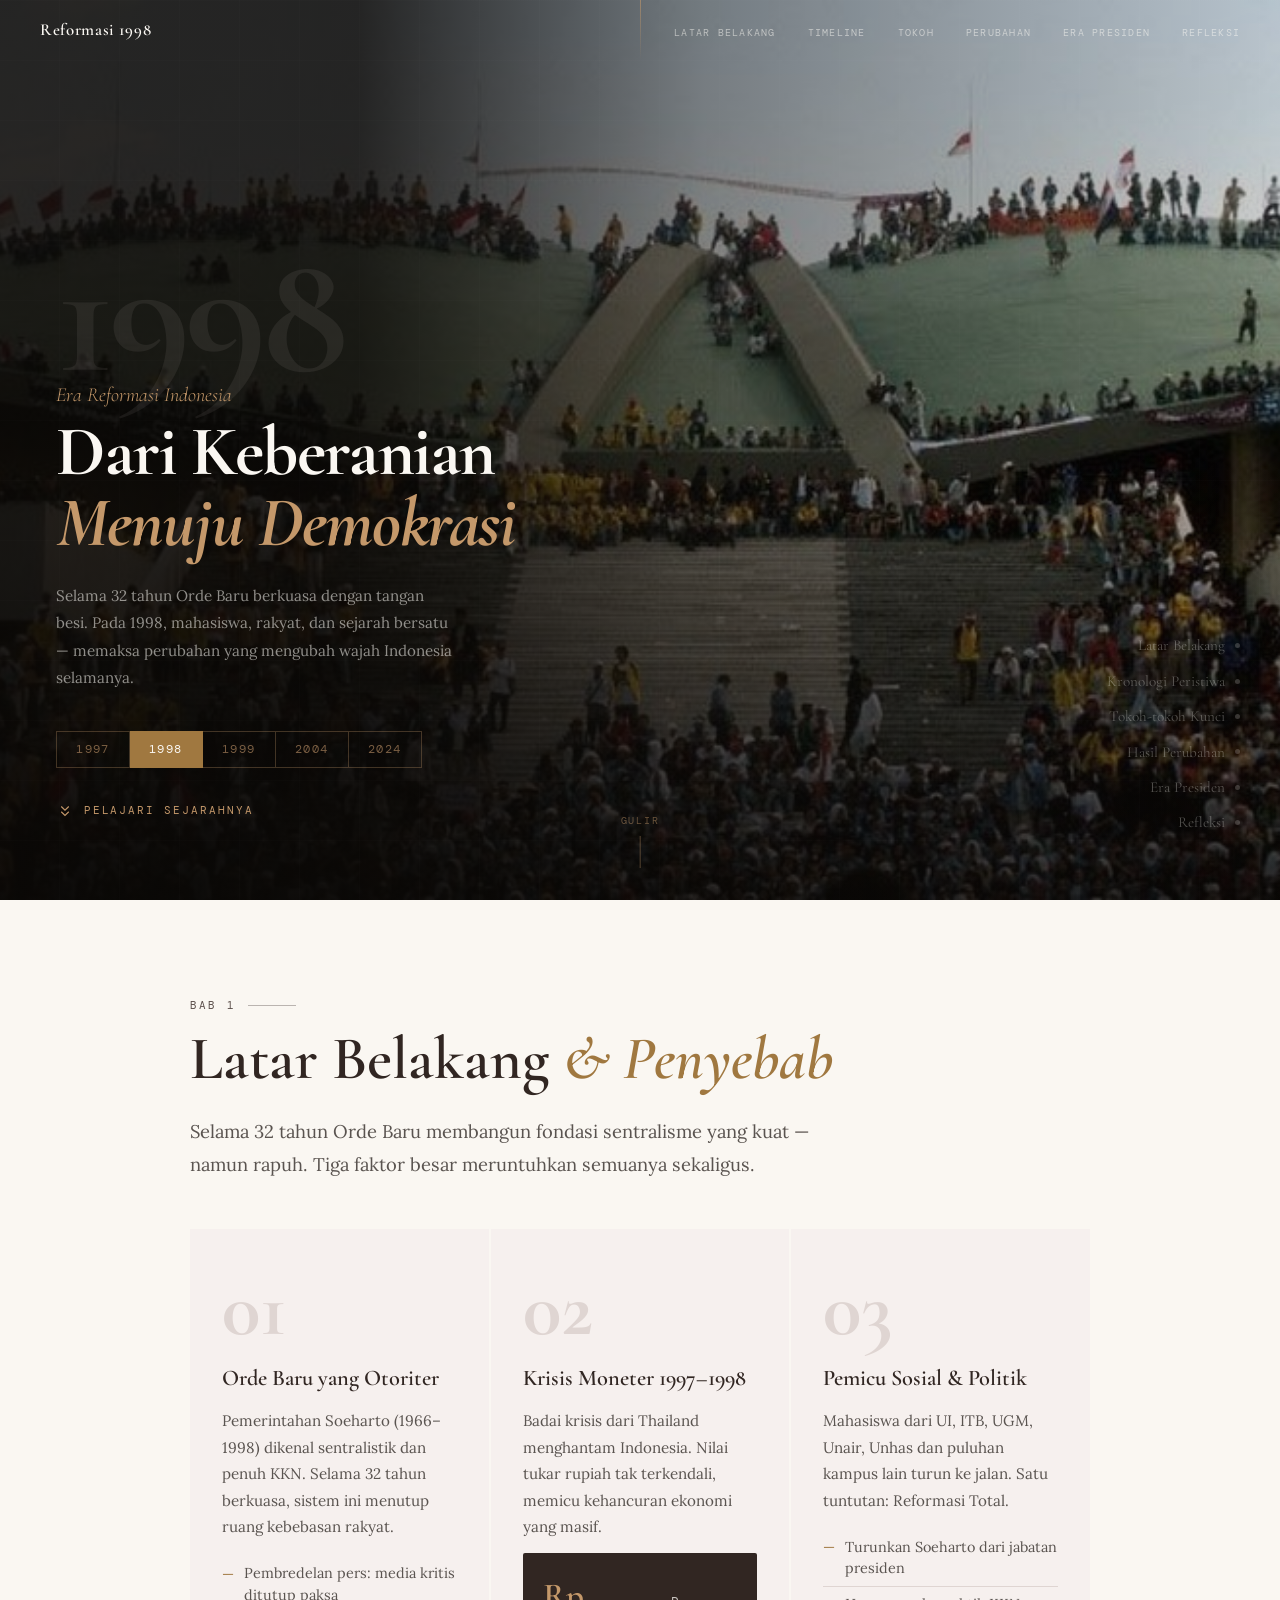
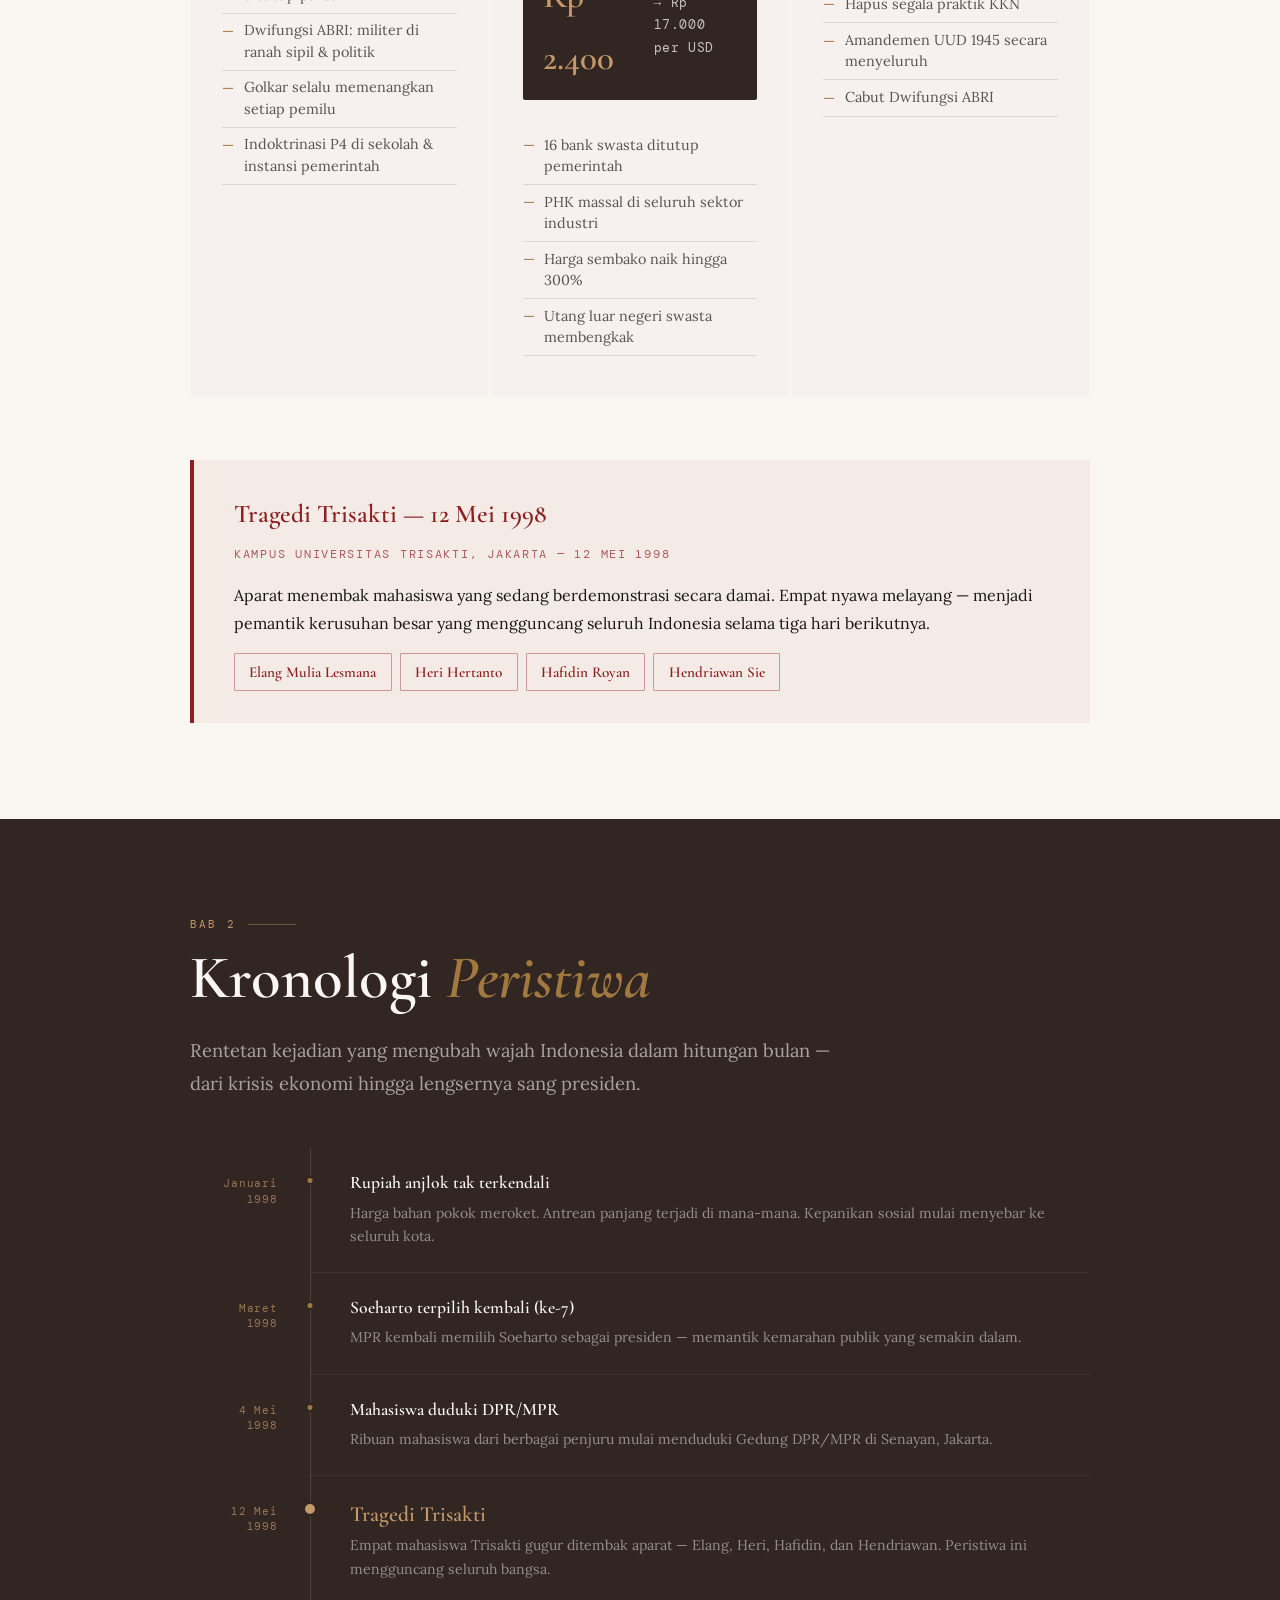
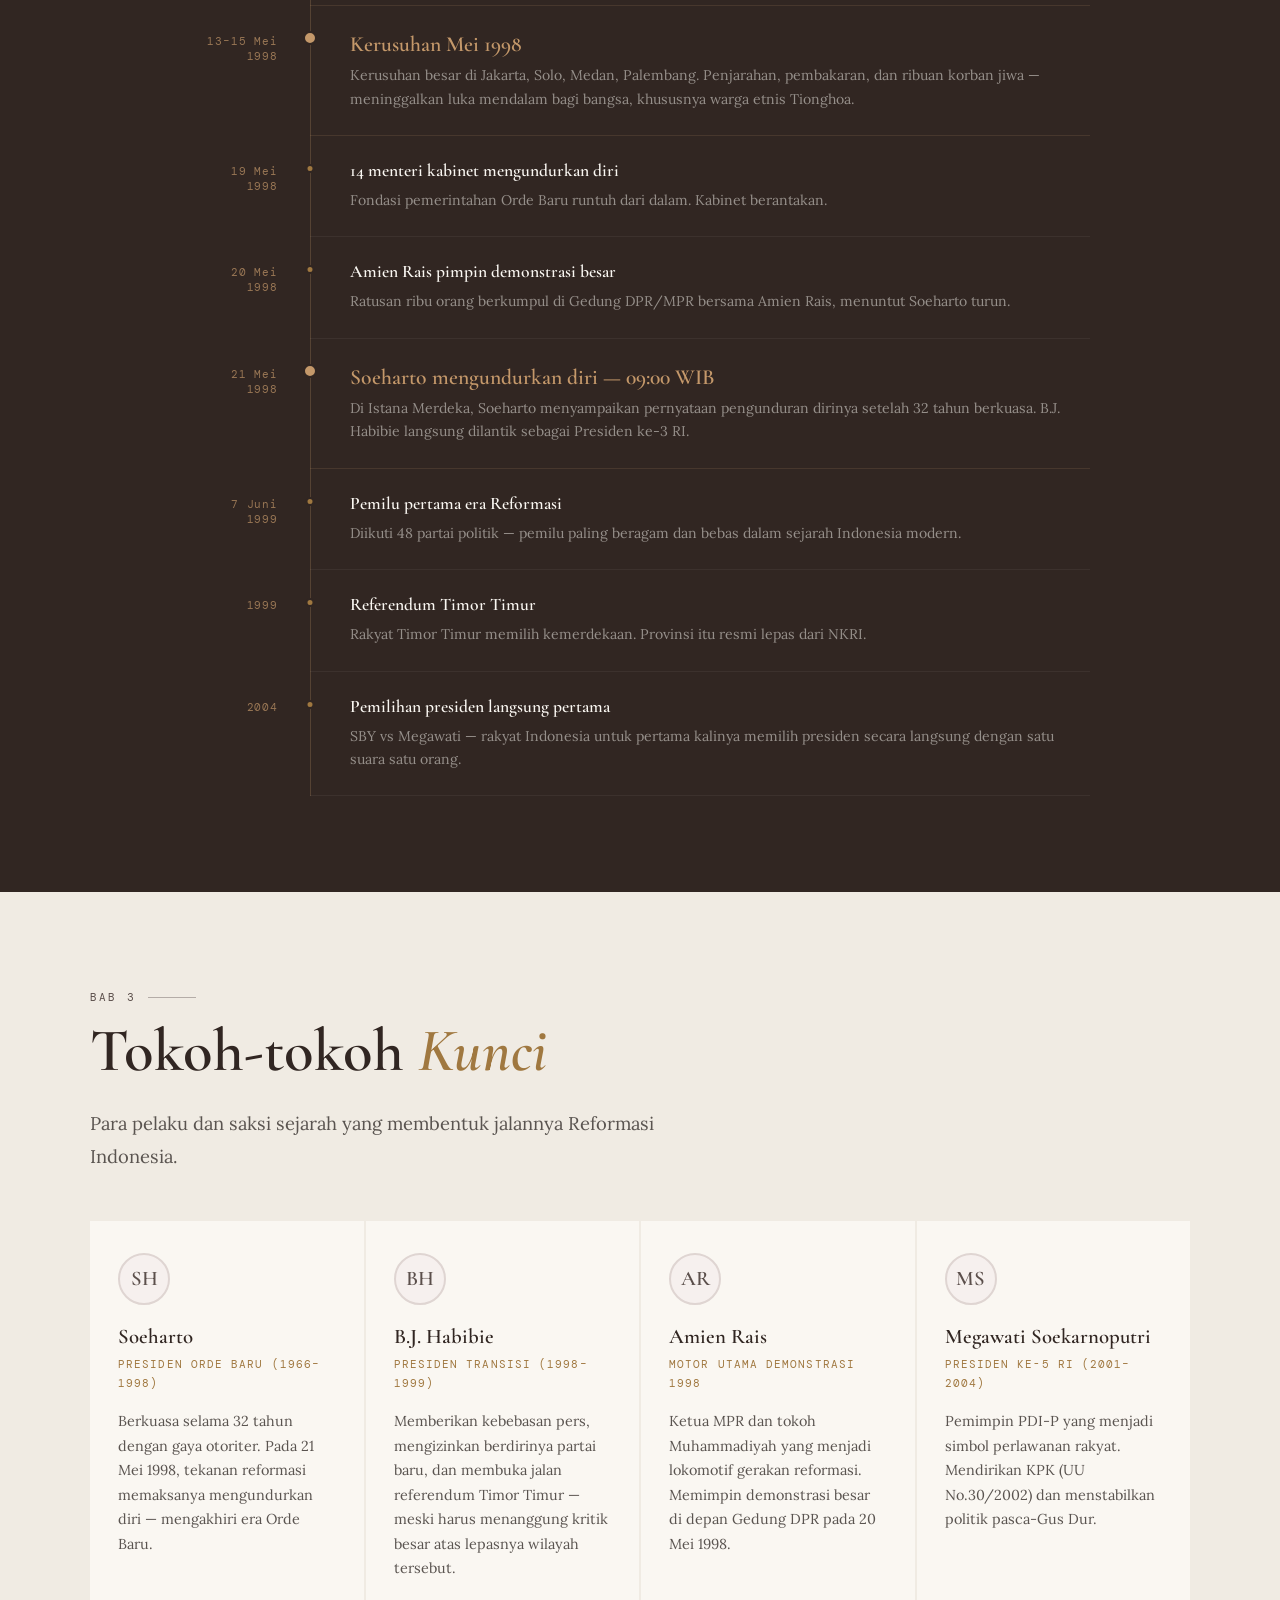
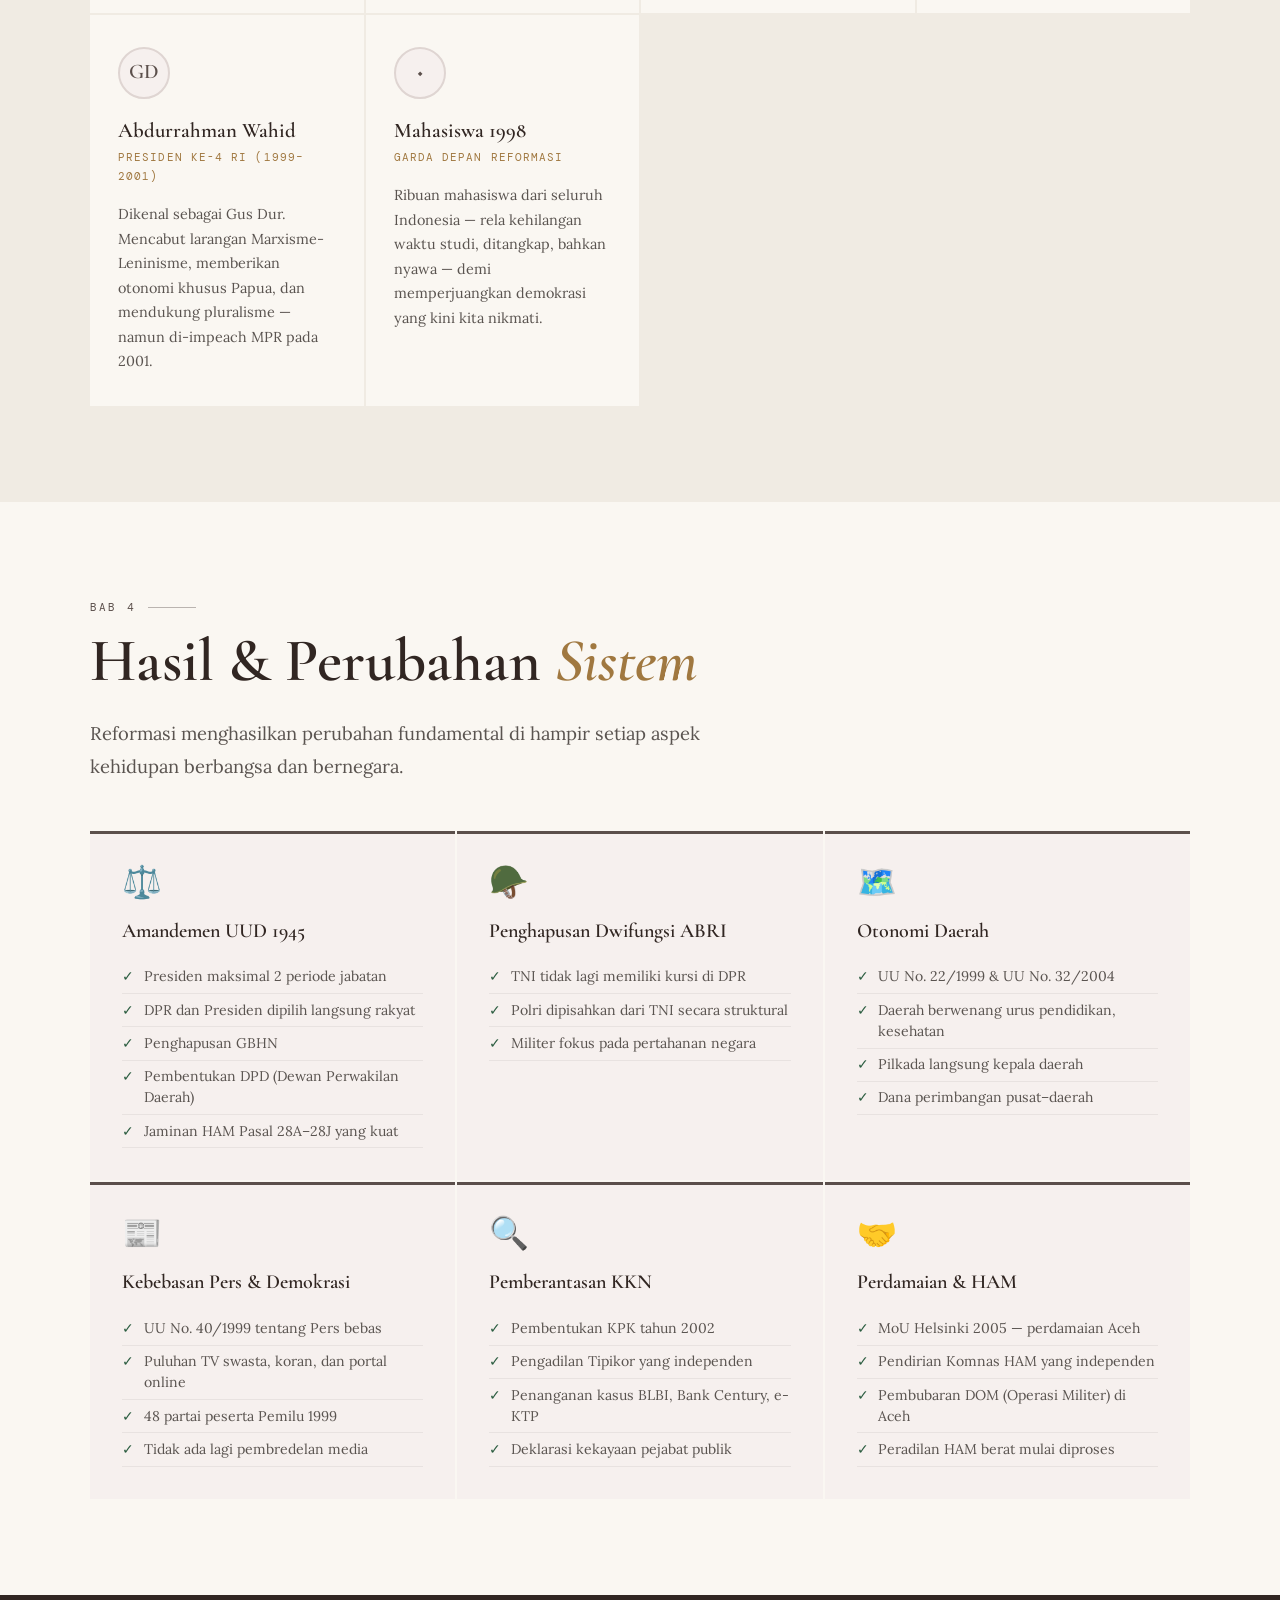
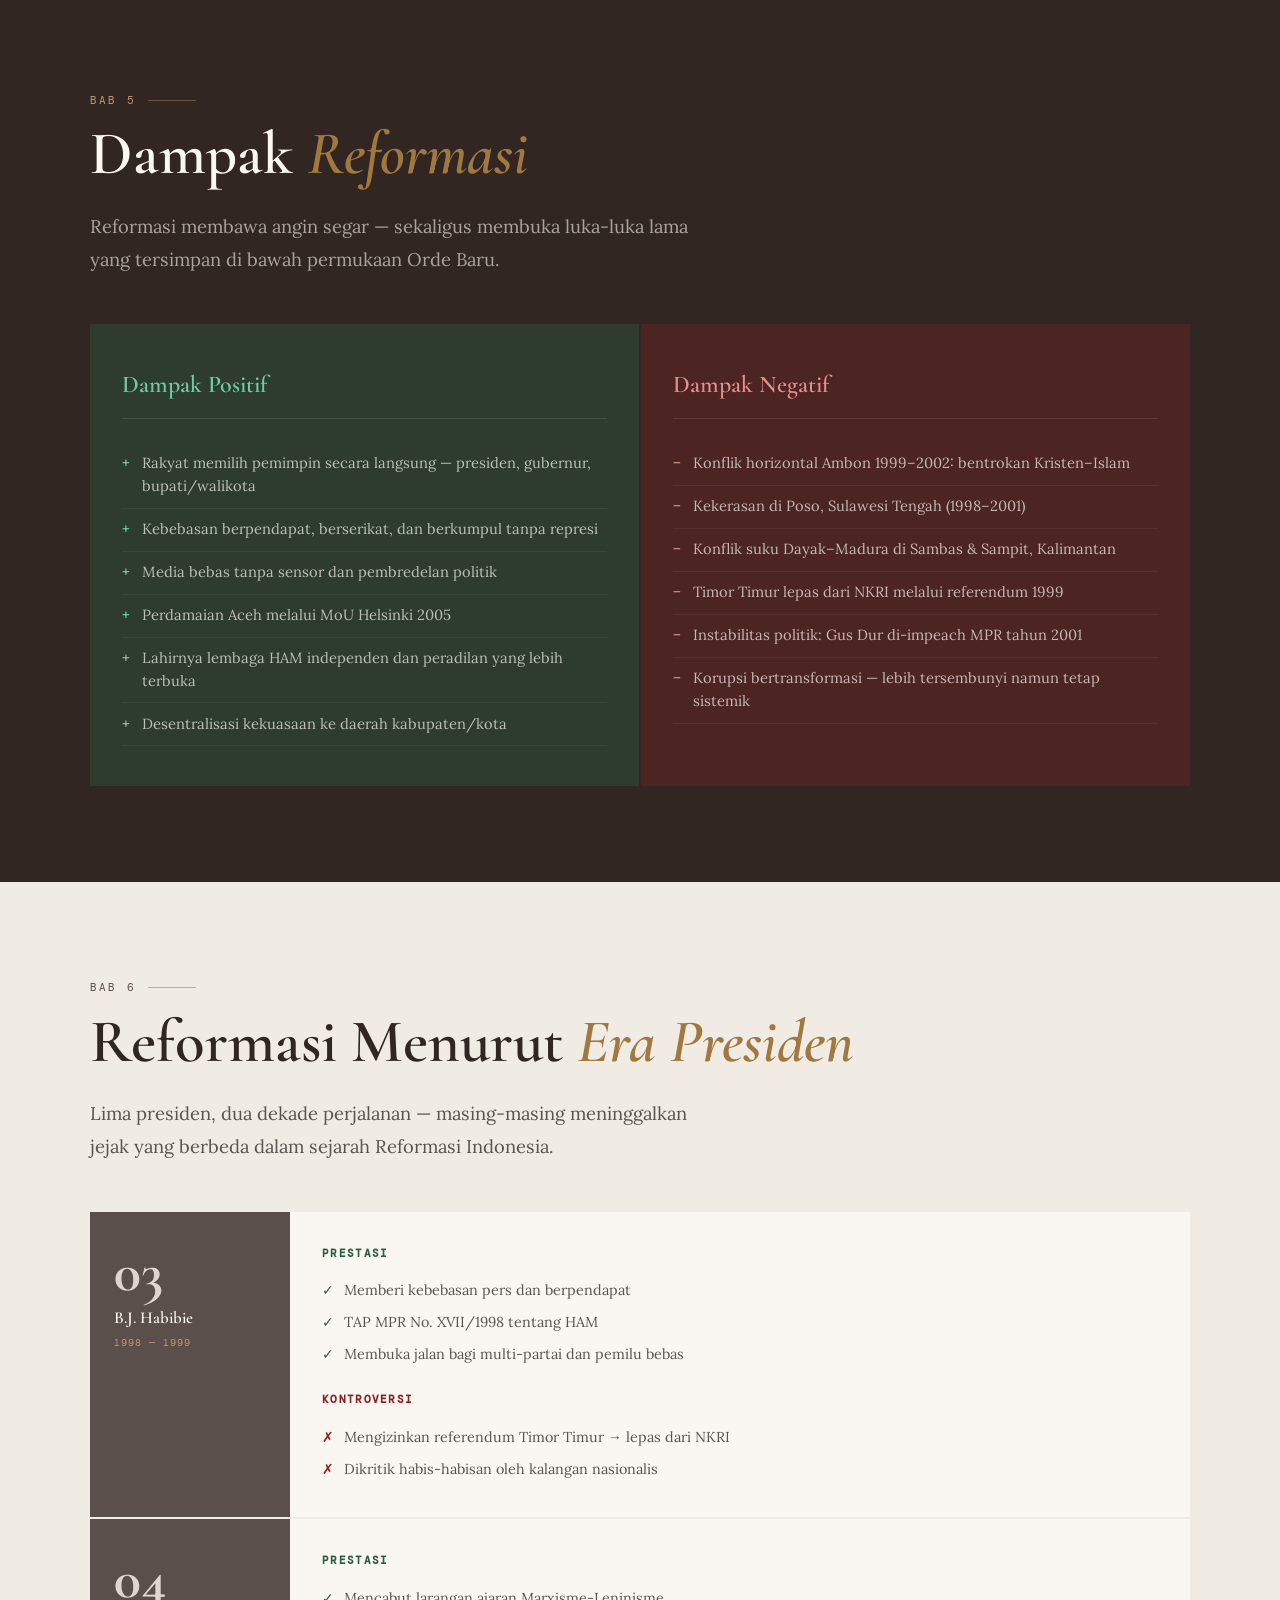
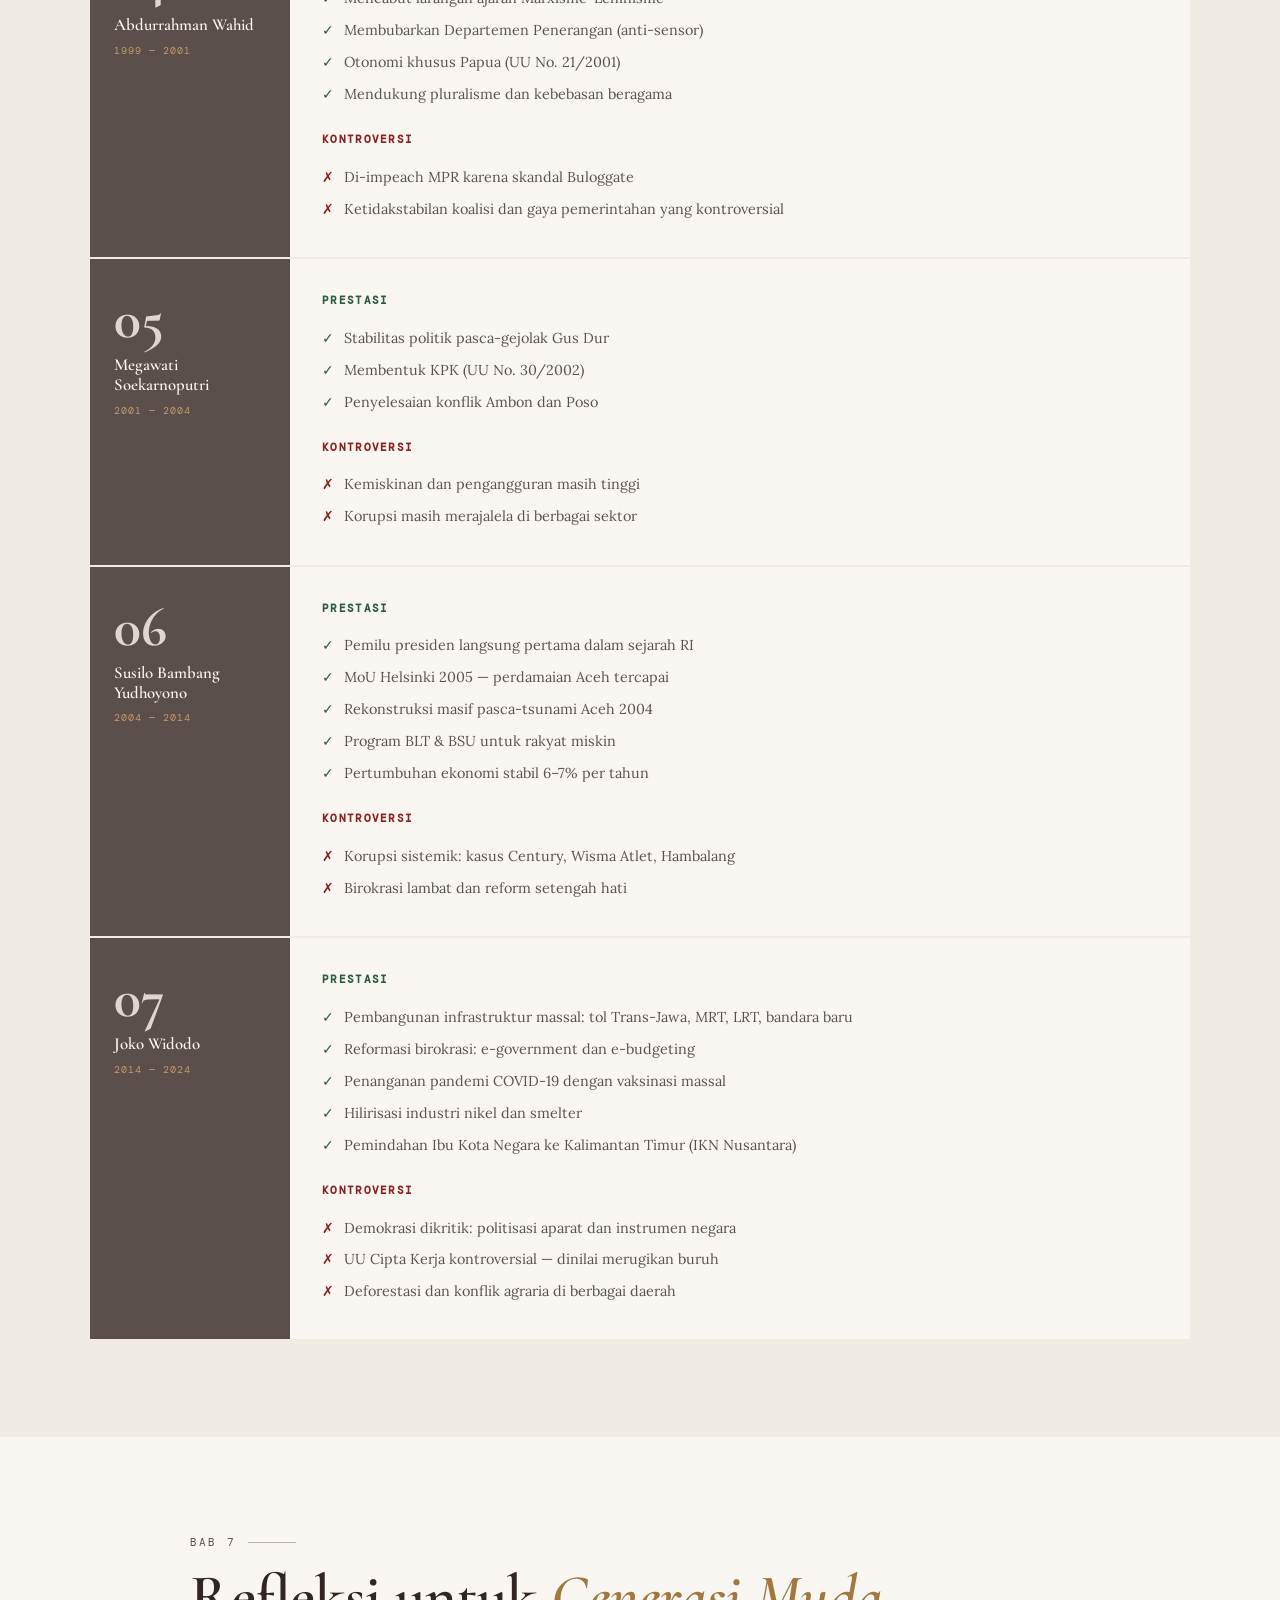
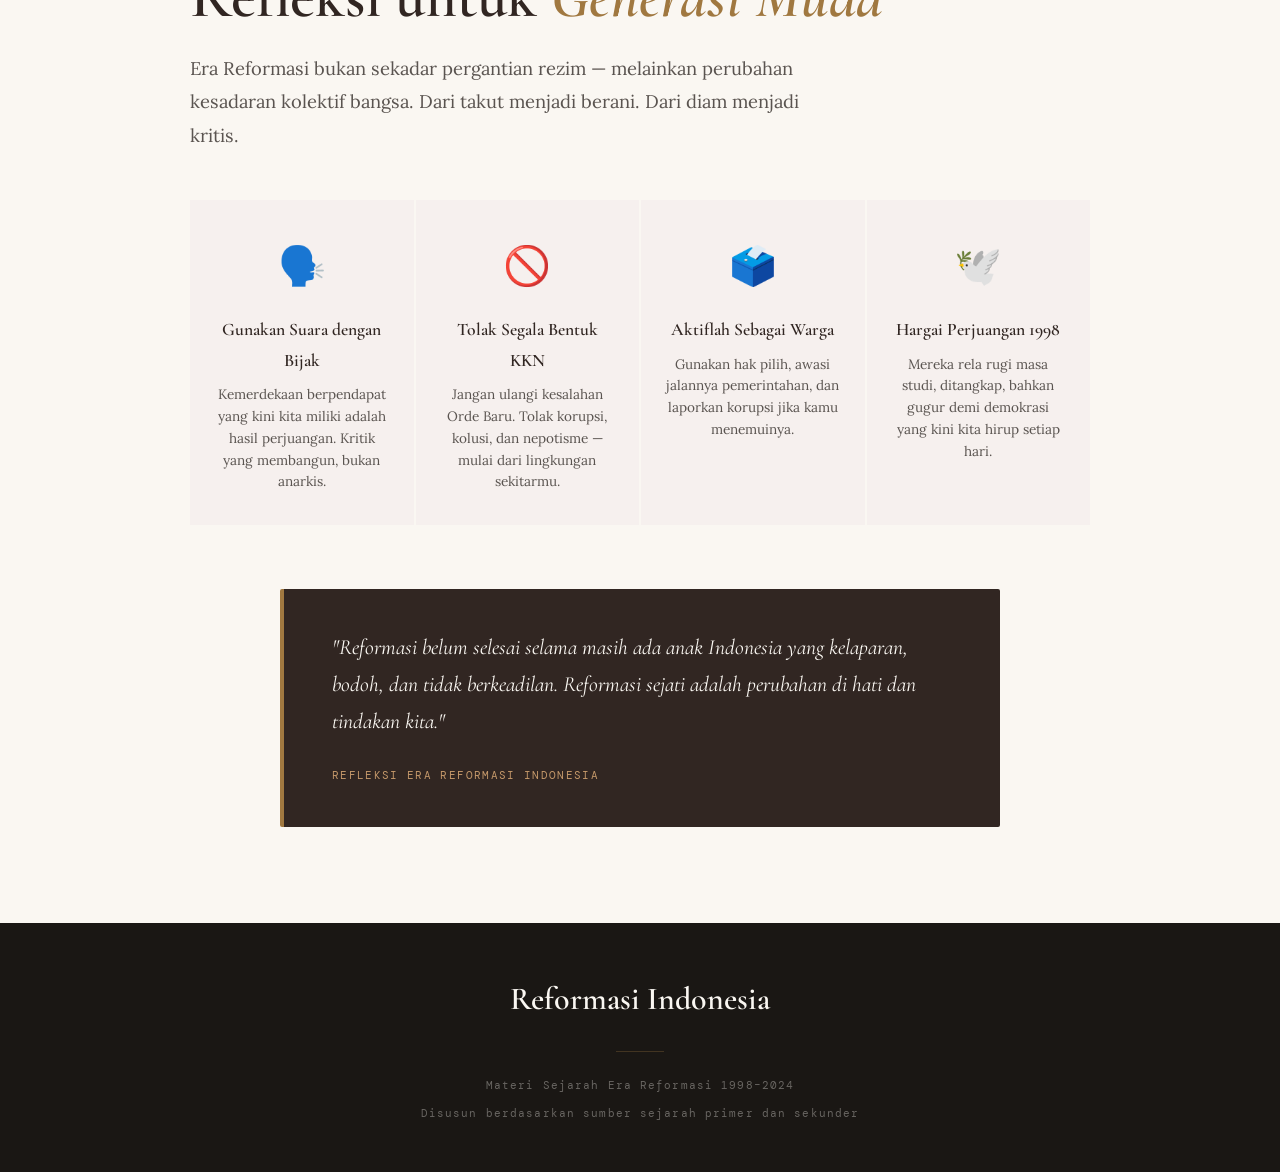
==== index.html @ 00ce7488 "first commit" ====
﻿<!DOCTYPE html>
<html lang="id">
<head>
<meta charset="UTF-8">
<meta name="viewport" content="width=device-width, initial-scale=1.0">
<title>Reformasi Indonesia 1998 — Sejarah Perubahan Bangsa</title>
<link rel="preconnect" href="https://fonts.googleapis.com">
<link href="https://fonts.googleapis.com/css2?family=Cormorant+Garamond:ital,wght@0,300;0,400;0,600;0,700;1,300;1,400;1,600&family=Lora:ital,wght@0,400;0,500;1,400&family=DM+Mono:wght@400;500&display=swap" rel="stylesheet">
<link rel="stylesheet" href="css/base.css">
<link rel="stylesheet" href="css/nav.css">
<link rel="stylesheet" href="css/hero.css">
<link rel="stylesheet" href="css/latar.css">
<link rel="stylesheet" href="css/timeline.css">
<link rel="stylesheet" href="css/tokoh.css">
<link rel="stylesheet" href="css/hasil.css">
<link rel="stylesheet" href="css/dampak.css">
<link rel="stylesheet" href="css/presiden.css">
<link rel="stylesheet" href="css/kesimpulan.css">
<link rel="stylesheet" href="css/footer.css">
</head>
<body>

<!-- NAV -->
<nav>
  <a class="nav-logo" href="#">Reformasi 1998</a>
  <ul class="nav-links">
    <li><a href="#latar">Latar Belakang</a></li>
    <li><a href="#timeline">Timeline</a></li>
    <li><a href="#tokoh">Tokoh</a></li>
    <li><a href="#hasil">Perubahan</a></li>
    <li><a href="#presiden">Era Presiden</a></li>
    <li><a href="#kesimpulan">Refleksi</a></li>
  </ul>
</nav>

<!-- HERO -->
<section class="hero">
  <div class="hero-bg"></div>
  <div class="hero-accent-line"></div>

  <!-- LEFT: main content -->
  <div class="hero-content">
    <div class="hero-num">1998</div>
    <span class="hero-eyebrow">Era Reformasi Indonesia</span>
    <h1 class="hero-title">
      Dari Keberanian<br><em>Menuju Demokrasi</em>
    </h1>
    <p class="hero-subtitle">
      Selama 32 tahun Orde Baru berkuasa dengan tangan besi. Pada 1998,
      mahasiswa, rakyat, dan sejarah bersatu &mdash; memaksa perubahan
      yang mengubah wajah Indonesia selamanya.
    </p>
    <div class="hero-year-band">
      <div class="year-item">1997</div>
      <div class="year-item active">1998</div>
      <div class="year-item">1999</div>
      <div class="year-item">2004</div>
      <div class="year-item">2024</div>
    </div>
    <a class="hero-cta" href="#latar">
      <svg viewBox="0 0 24 24"><polyline points="7 13 12 18 17 13"/><polyline points="7 6 12 11 17 6"/></svg>
      Pelajari Sejarahnya
    </a>
  </div>

  <!-- RIGHT: chapter navigation -->
  <div class="hero-chapters">
    <ul>
      <li><a href="#latar">Latar Belakang</a></li>
      <li><a href="#timeline">Kronologi Peristiwa</a></li>
      <li><a href="#tokoh">Tokoh-tokoh Kunci</a></li>
      <li><a href="#hasil">Hasil Perubahan</a></li>
      <li><a href="#presiden">Era Presiden</a></li>
      <li><a href="#kesimpulan">Refleksi</a></li>
    </ul>
  </div>

  <!-- Scroll indicator -->
  <div class="hero-scroll">
    GULIR<span></span>
  </div>
</section>

<!-- BAB 1: LATAR BELAKANG -->
<section id="latar">
  <div class="container">
    <div class="section-label">Bab 1</div>
    <h2 class="section-heading fade-in">Latar Belakang <em>&amp; Penyebab</em></h2>
    <p class="lead-text fade-in">Selama 32 tahun Orde Baru membangun fondasi sentralisme yang kuat &mdash; namun rapuh. Tiga faktor besar meruntuhkan semuanya sekaligus.</p>

    <div class="three-col">
      <div class="bg-card fade-in">
        <div class="bg-card-num">01</div>
        <h3>Orde Baru yang Otoriter</h3>
        <p>Pemerintahan Soeharto (1966&ndash;1998) dikenal sentralistik dan penuh KKN. Selama 32 tahun berkuasa, sistem ini menutup ruang kebebasan rakyat.</p>
        <ul>
          <li>Pembredelan pers: media kritis ditutup paksa</li>
          <li>Dwifungsi ABRI: militer di ranah sipil &amp; politik</li>
          <li>Golkar selalu memenangkan setiap pemilu</li>
          <li>Indoktrinasi P4 di sekolah &amp; instansi pemerintah</li>
        </ul>
      </div>
      <div class="bg-card fade-in">
        <div class="bg-card-num">02</div>
        <h3>Krisis Moneter 1997&ndash;1998</h3>
        <p>Badai krisis dari Thailand menghantam Indonesia. Nilai tukar rupiah tak terkendali, memicu kehancuran ekonomi yang masif.</p>
        <div class="crisis-stat">
          <span class="big">Rp 2.400</span>
          <span class="label">&rarr; Rp 17.000<br>per USD</span>
        </div>
        <ul>
          <li>16 bank swasta ditutup pemerintah</li>
          <li>PHK massal di seluruh sektor industri</li>
          <li>Harga sembako naik hingga 300%</li>
          <li>Utang luar negeri swasta membengkak</li>
        </ul>
      </div>
      <div class="bg-card fade-in">
        <div class="bg-card-num">03</div>
        <h3>Pemicu Sosial &amp; Politik</h3>
        <p>Mahasiswa dari UI, ITB, UGM, Unair, Unhas dan puluhan kampus lain turun ke jalan. Satu tuntutan: Reformasi Total.</p>
        <ul>
          <li>Turunkan Soeharto dari jabatan presiden</li>
          <li>Hapus segala praktik KKN</li>
          <li>Amandemen UUD 1945 secara menyeluruh</li>
          <li>Cabut Dwifungsi ABRI</li>
        </ul>
      </div>
    </div>

    <div class="tragedi-block fade-in">
      <h3>Tragedi Trisakti &mdash; 12 Mei 1998</h3>
      <div class="date">KAMPUS UNIVERSITAS TRISAKTI, JAKARTA &mdash; 12 MEI 1998</div>
      <p>Aparat menembak mahasiswa yang sedang berdemonstrasi secara damai. Empat nyawa melayang &mdash; menjadi pemantik kerusuhan besar yang mengguncang seluruh Indonesia selama tiga hari berikutnya.</p>
      <div class="martir-names">
        <span>Elang Mulia Lesmana</span>
        <span>Heri Hertanto</span>
        <span>Hafidin Royan</span>
        <span>Hendriawan Sie</span>
      </div>
    </div>
  </div>
</section>

<!-- BAB 2: TIMELINE -->
<section id="timeline">
  <div class="container">
    <div class="section-label">Bab 2</div>
    <h2 class="section-heading">Kronologi <em>Peristiwa</em></h2>
    <p class="lead-text">Rentetan kejadian yang mengubah wajah Indonesia dalam hitungan bulan &mdash; dari krisis ekonomi hingga lengsernya sang presiden.</p>

    <div class="timeline-list">
      <div class="tl-item">
        <div class="tl-date">Januari<br>1998</div>
        <div class="tl-dot"></div>
        <div class="tl-body">
          <div class="tl-event">Rupiah anjlok tak terkendali</div>
          <div class="tl-desc">Harga bahan pokok meroket. Antrean panjang terjadi di mana-mana. Kepanikan sosial mulai menyebar ke seluruh kota.</div>
        </div>
      </div>
      <div class="tl-item">
        <div class="tl-date">Maret<br>1998</div>
        <div class="tl-dot"></div>
        <div class="tl-body">
          <div class="tl-event">Soeharto terpilih kembali (ke-7)</div>
          <div class="tl-desc">MPR kembali memilih Soeharto sebagai presiden &mdash; memantik kemarahan publik yang semakin dalam.</div>
        </div>
      </div>
      <div class="tl-item">
        <div class="tl-date">4 Mei<br>1998</div>
        <div class="tl-dot"></div>
        <div class="tl-body">
          <div class="tl-event">Mahasiswa duduki DPR/MPR</div>
          <div class="tl-desc">Ribuan mahasiswa dari berbagai penjuru mulai menduduki Gedung DPR/MPR di Senayan, Jakarta.</div>
        </div>
      </div>
      <div class="tl-item highlight">
        <div class="tl-date">12 Mei<br>1998</div>
        <div class="tl-dot"></div>
        <div class="tl-body">
          <div class="tl-event">Tragedi Trisakti</div>
          <div class="tl-desc">Empat mahasiswa Trisakti gugur ditembak aparat &mdash; Elang, Heri, Hafidin, dan Hendriawan. Peristiwa ini mengguncang seluruh bangsa.</div>
        </div>
      </div>
      <div class="tl-item highlight">
        <div class="tl-date">13&ndash;15 Mei<br>1998</div>
        <div class="tl-dot"></div>
        <div class="tl-body">
          <div class="tl-event">Kerusuhan Mei 1998</div>
          <div class="tl-desc">Kerusuhan besar di Jakarta, Solo, Medan, Palembang. Penjarahan, pembakaran, dan ribuan korban jiwa &mdash; meninggalkan luka mendalam bagi bangsa, khususnya warga etnis Tionghoa.</div>
        </div>
      </div>
      <div class="tl-item">
        <div class="tl-date">19 Mei<br>1998</div>
        <div class="tl-dot"></div>
        <div class="tl-body">
          <div class="tl-event">14 menteri kabinet mengundurkan diri</div>
          <div class="tl-desc">Fondasi pemerintahan Orde Baru runtuh dari dalam. Kabinet berantakan.</div>
        </div>
      </div>
      <div class="tl-item">
        <div class="tl-date">20 Mei<br>1998</div>
        <div class="tl-dot"></div>
        <div class="tl-body">
          <div class="tl-event">Amien Rais pimpin demonstrasi besar</div>
          <div class="tl-desc">Ratusan ribu orang berkumpul di Gedung DPR/MPR bersama Amien Rais, menuntut Soeharto turun.</div>
        </div>
      </div>
      <div class="tl-item highlight">
        <div class="tl-date">21 Mei<br>1998</div>
        <div class="tl-dot"></div>
        <div class="tl-body">
          <div class="tl-event">Soeharto mengundurkan diri &mdash; 09:00 WIB</div>
          <div class="tl-desc">Di Istana Merdeka, Soeharto menyampaikan pernyataan pengunduran dirinya setelah 32 tahun berkuasa. B.J. Habibie langsung dilantik sebagai Presiden ke-3 RI.</div>
        </div>
      </div>
      <div class="tl-item">
        <div class="tl-date">7 Juni<br>1999</div>
        <div class="tl-dot"></div>
        <div class="tl-body">
          <div class="tl-event">Pemilu pertama era Reformasi</div>
          <div class="tl-desc">Diikuti 48 partai politik &mdash; pemilu paling beragam dan bebas dalam sejarah Indonesia modern.</div>
        </div>
      </div>
      <div class="tl-item">
        <div class="tl-date">1999</div>
        <div class="tl-dot"></div>
        <div class="tl-body">
          <div class="tl-event">Referendum Timor Timur</div>
          <div class="tl-desc">Rakyat Timor Timur memilih kemerdekaan. Provinsi itu resmi lepas dari NKRI.</div>
        </div>
      </div>
      <div class="tl-item">
        <div class="tl-date">2004</div>
        <div class="tl-dot"></div>
        <div class="tl-body">
          <div class="tl-event">Pemilihan presiden langsung pertama</div>
          <div class="tl-desc">SBY vs Megawati &mdash; rakyat Indonesia untuk pertama kalinya memilih presiden secara langsung dengan satu suara satu orang.</div>
        </div>
      </div>
    </div>
  </div>
</section>

<!-- BAB 3: TOKOH -->
<section id="tokoh">
  <div class="container-wide">
    <div class="section-label">Bab 3</div>
    <h2 class="section-heading fade-in">Tokoh-tokoh <em>Kunci</em></h2>
    <p class="lead-text fade-in">Para pelaku dan saksi sejarah yang membentuk jalannya Reformasi Indonesia.</p>
    <div class="tokoh-grid">
      <div class="tokoh-card fade-in">
        <div class="tokoh-initial">SH</div>
        <h3>Soeharto</h3>
        <div class="role">Presiden Orde Baru (1966&ndash;1998)</div>
        <p>Berkuasa selama 32 tahun dengan gaya otoriter. Pada 21 Mei 1998, tekanan reformasi memaksanya mengundurkan diri &mdash; mengakhiri era Orde Baru.</p>
      </div>
      <div class="tokoh-card fade-in">
        <div class="tokoh-initial">BH</div>
        <h3>B.J. Habibie</h3>
        <div class="role">Presiden Transisi (1998&ndash;1999)</div>
        <p>Memberikan kebebasan pers, mengizinkan berdirinya partai baru, dan membuka jalan referendum Timor Timur &mdash; meski harus menanggung kritik besar atas lepasnya wilayah tersebut.</p>
      </div>
      <div class="tokoh-card fade-in">
        <div class="tokoh-initial">AR</div>
        <h3>Amien Rais</h3>
        <div class="role">Motor Utama Demonstrasi 1998</div>
        <p>Ketua MPR dan tokoh Muhammadiyah yang menjadi lokomotif gerakan reformasi. Memimpin demonstrasi besar di depan Gedung DPR pada 20 Mei 1998.</p>
      </div>
      <div class="tokoh-card fade-in">
        <div class="tokoh-initial">MS</div>
        <h3>Megawati Soekarnoputri</h3>
        <div class="role">Presiden ke-5 RI (2001&ndash;2004)</div>
        <p>Pemimpin PDI-P yang menjadi simbol perlawanan rakyat. Mendirikan KPK (UU No.30/2002) dan menstabilkan politik pasca-Gus Dur.</p>
      </div>
      <div class="tokoh-card fade-in">
        <div class="tokoh-initial">GD</div>
        <h3>Abdurrahman Wahid</h3>
        <div class="role">Presiden ke-4 RI (1999&ndash;2001)</div>
        <p>Dikenal sebagai Gus Dur. Mencabut larangan Marxisme-Leninisme, memberikan otonomi khusus Papua, dan mendukung pluralisme &mdash; namun di-impeach MPR pada 2001.</p>
      </div>
      <div class="tokoh-card fade-in">
        <div class="tokoh-initial">&#9670;</div>
        <h3>Mahasiswa 1998</h3>
        <div class="role">Garda Depan Reformasi</div>
        <p>Ribuan mahasiswa dari seluruh Indonesia &mdash; rela kehilangan waktu studi, ditangkap, bahkan nyawa &mdash; demi memperjuangkan demokrasi yang kini kita nikmati.</p>
      </div>
    </div>
  </div>
</section>

<!-- BAB 4: HASIL PERUBAHAN -->
<section id="hasil">
  <div class="container-wide">
    <div class="section-label">Bab 4</div>
    <h2 class="section-heading fade-in">Hasil &amp; Perubahan <em>Sistem</em></h2>
    <p class="lead-text fade-in">Reformasi menghasilkan perubahan fundamental di hampir setiap aspek kehidupan berbangsa dan bernegara.</p>
    <div class="hasil-grid">
      <div class="hasil-item fade-in">
        <span class="hasil-icon">&#9878;&#65039;</span>
        <h3>Amandemen UUD 1945</h3>
        <ul>
          <li>Presiden maksimal 2 periode jabatan</li>
          <li>DPR dan Presiden dipilih langsung rakyat</li>
          <li>Penghapusan GBHN</li>
          <li>Pembentukan DPD (Dewan Perwakilan Daerah)</li>
          <li>Jaminan HAM Pasal 28A&ndash;28J yang kuat</li>
        </ul>
      </div>
      <div class="hasil-item fade-in">
        <span class="hasil-icon">&#129686;</span>
        <h3>Penghapusan Dwifungsi ABRI</h3>
        <ul>
          <li>TNI tidak lagi memiliki kursi di DPR</li>
          <li>Polri dipisahkan dari TNI secara struktural</li>
          <li>Militer fokus pada pertahanan negara</li>
        </ul>
      </div>
      <div class="hasil-item fade-in">
        <span class="hasil-icon">&#128506;&#65039;</span>
        <h3>Otonomi Daerah</h3>
        <ul>
          <li>UU No. 22/1999 &amp; UU No. 32/2004</li>
          <li>Daerah berwenang urus pendidikan, kesehatan</li>
          <li>Pilkada langsung kepala daerah</li>
          <li>Dana perimbangan pusat&ndash;daerah</li>
        </ul>
      </div>
      <div class="hasil-item fade-in">
        <span class="hasil-icon">&#128240;</span>
        <h3>Kebebasan Pers &amp; Demokrasi</h3>
        <ul>
          <li>UU No. 40/1999 tentang Pers bebas</li>
          <li>Puluhan TV swasta, koran, dan portal online</li>
          <li>48 partai peserta Pemilu 1999</li>
          <li>Tidak ada lagi pembredelan media</li>
        </ul>
      </div>
      <div class="hasil-item fade-in">
        <span class="hasil-icon">&#128269;</span>
        <h3>Pemberantasan KKN</h3>
        <ul>
          <li>Pembentukan KPK tahun 2002</li>
          <li>Pengadilan Tipikor yang independen</li>
          <li>Penanganan kasus BLBI, Bank Century, e-KTP</li>
          <li>Deklarasi kekayaan pejabat publik</li>
        </ul>
      </div>
      <div class="hasil-item fade-in">
        <span class="hasil-icon">&#129309;</span>
        <h3>Perdamaian &amp; HAM</h3>
        <ul>
          <li>MoU Helsinki 2005 &mdash; perdamaian Aceh</li>
          <li>Pendirian Komnas HAM yang independen</li>
          <li>Pembubaran DOM (Operasi Militer) di Aceh</li>
          <li>Peradilan HAM berat mulai diproses</li>
        </ul>
      </div>
    </div>
  </div>
</section>

<!-- BAB 5: DAMPAK -->
<section id="dampak">
  <div class="container-wide">
    <div class="section-label">Bab 5</div>
    <h2 class="section-heading">Dampak <em>Reformasi</em></h2>
    <p class="lead-text">Reformasi membawa angin segar &mdash; sekaligus membuka luka-luka lama yang tersimpan di bawah permukaan Orde Baru.</p>
    <div class="dampak-cols fade-in">
      <div class="dampak-col positif">
        <h3>Dampak Positif</h3>
        <ul>
          <li>Rakyat memilih pemimpin secara langsung &mdash; presiden, gubernur, bupati/walikota</li>
          <li>Kebebasan berpendapat, berserikat, dan berkumpul tanpa represi</li>
          <li>Media bebas tanpa sensor dan pembredelan politik</li>
          <li>Perdamaian Aceh melalui MoU Helsinki 2005</li>
          <li>Lahirnya lembaga HAM independen dan peradilan yang lebih terbuka</li>
          <li>Desentralisasi kekuasaan ke daerah kabupaten/kota</li>
        </ul>
      </div>
      <div class="dampak-col negatif">
        <h3>Dampak Negatif</h3>
        <ul>
          <li>Konflik horizontal Ambon 1999&ndash;2002: bentrokan Kristen&ndash;Islam</li>
          <li>Kekerasan di Poso, Sulawesi Tengah (1998&ndash;2001)</li>
          <li>Konflik suku Dayak&ndash;Madura di Sambas &amp; Sampit, Kalimantan</li>
          <li>Timor Timur lepas dari NKRI melalui referendum 1999</li>
          <li>Instabilitas politik: Gus Dur di-impeach MPR tahun 2001</li>
          <li>Korupsi bertransformasi &mdash; lebih tersembunyi namun tetap sistemik</li>
        </ul>
      </div>
    </div>
  </div>
</section>

<!-- BAB 6: ERA PRESIDEN -->
<section id="presiden">
  <div class="container-wide">
    <div class="section-label">Bab 6</div>
    <h2 class="section-heading fade-in">Reformasi Menurut <em>Era Presiden</em></h2>
    <p class="lead-text fade-in">Lima presiden, dua dekade perjalanan &mdash; masing-masing meninggalkan jejak yang berbeda dalam sejarah Reformasi Indonesia.</p>
    <div class="presiden-list">

      <div class="presiden-item fade-in">
        <div class="presiden-sidebar">
          <div class="presiden-num">03</div>
          <div class="presiden-name">B.J. Habibie</div>
          <div class="presiden-period">1998 &mdash; 1999</div>
        </div>
        <div class="presiden-body">
          <div class="prestasi">
            <h4>Prestasi</h4>
            <ul>
              <li>Memberi kebebasan pers dan berpendapat</li>
              <li>TAP MPR No. XVII/1998 tentang HAM</li>
              <li>Membuka jalan bagi multi-partai dan pemilu bebas</li>
            </ul>
          </div>
          <div class="kelemahan">
            <h4>Kontroversi</h4>
            <ul>
              <li>Mengizinkan referendum Timor Timur &rarr; lepas dari NKRI</li>
              <li>Dikritik habis-habisan oleh kalangan nasionalis</li>
            </ul>
          </div>
        </div>
      </div>

      <div class="presiden-item fade-in">
        <div class="presiden-sidebar">
          <div class="presiden-num">04</div>
          <div class="presiden-name">Abdurrahman Wahid</div>
          <div class="presiden-period">1999 &mdash; 2001</div>
        </div>
        <div class="presiden-body">
          <div class="prestasi">
            <h4>Prestasi</h4>
            <ul>
              <li>Mencabut larangan ajaran Marxisme-Leninisme</li>
              <li>Membubarkan Departemen Penerangan (anti-sensor)</li>
              <li>Otonomi khusus Papua (UU No. 21/2001)</li>
              <li>Mendukung pluralisme dan kebebasan beragama</li>
            </ul>
          </div>
          <div class="kelemahan">
            <h4>Kontroversi</h4>
            <ul>
              <li>Di-impeach MPR karena skandal Buloggate</li>
              <li>Ketidakstabilan koalisi dan gaya pemerintahan yang kontroversial</li>
            </ul>
          </div>
        </div>
      </div>

      <div class="presiden-item fade-in">
        <div class="presiden-sidebar">
          <div class="presiden-num">05</div>
          <div class="presiden-name">Megawati Soekarnoputri</div>
          <div class="presiden-period">2001 &mdash; 2004</div>
        </div>
        <div class="presiden-body">
          <div class="prestasi">
            <h4>Prestasi</h4>
            <ul>
              <li>Stabilitas politik pasca-gejolak Gus Dur</li>
              <li>Membentuk KPK (UU No. 30/2002)</li>
              <li>Penyelesaian konflik Ambon dan Poso</li>
            </ul>
          </div>
          <div class="kelemahan">
            <h4>Kontroversi</h4>
            <ul>
              <li>Kemiskinan dan pengangguran masih tinggi</li>
              <li>Korupsi masih merajalela di berbagai sektor</li>
            </ul>
          </div>
        </div>
      </div>

      <div class="presiden-item fade-in">
        <div class="presiden-sidebar">
          <div class="presiden-num">06</div>
          <div class="presiden-name">Susilo Bambang Yudhoyono</div>
          <div class="presiden-period">2004 &mdash; 2014</div>
        </div>
        <div class="presiden-body">
          <div class="prestasi">
            <h4>Prestasi</h4>
            <ul>
              <li>Pemilu presiden langsung pertama dalam sejarah RI</li>
              <li>MoU Helsinki 2005 &mdash; perdamaian Aceh tercapai</li>
              <li>Rekonstruksi masif pasca-tsunami Aceh 2004</li>
              <li>Program BLT &amp; BSU untuk rakyat miskin</li>
              <li>Pertumbuhan ekonomi stabil 6&ndash;7% per tahun</li>
            </ul>
          </div>
          <div class="kelemahan">
            <h4>Kontroversi</h4>
            <ul>
              <li>Korupsi sistemik: kasus Century, Wisma Atlet, Hambalang</li>
              <li>Birokrasi lambat dan reform setengah hati</li>
            </ul>
          </div>
        </div>
      </div>

      <div class="presiden-item fade-in">
        <div class="presiden-sidebar">
          <div class="presiden-num">07</div>
          <div class="presiden-name">Joko Widodo</div>
          <div class="presiden-period">2014 &mdash; 2024</div>
        </div>
        <div class="presiden-body">
          <div class="prestasi">
            <h4>Prestasi</h4>
            <ul>
              <li>Pembangunan infrastruktur massal: tol Trans-Jawa, MRT, LRT, bandara baru</li>
              <li>Reformasi birokrasi: e-government dan e-budgeting</li>
              <li>Penanganan pandemi COVID-19 dengan vaksinasi massal</li>
              <li>Hilirisasi industri nikel dan smelter</li>
              <li>Pemindahan Ibu Kota Negara ke Kalimantan Timur (IKN Nusantara)</li>
            </ul>
          </div>
          <div class="kelemahan">
            <h4>Kontroversi</h4>
            <ul>
              <li>Demokrasi dikritik: politisasi aparat dan instrumen negara</li>
              <li>UU Cipta Kerja kontroversial &mdash; dinilai merugikan buruh</li>
              <li>Deforestasi dan konflik agraria di berbagai daerah</li>
            </ul>
          </div>
        </div>
      </div>

    </div>
  </div>
</section>

<!-- BAB 7: KESIMPULAN -->
<section id="kesimpulan">
  <div class="container">
    <div class="section-label">Bab 7</div>
    <h2 class="section-heading fade-in">Refleksi untuk <em>Generasi Muda</em></h2>
    <p class="lead-text fade-in">Era Reformasi bukan sekadar pergantian rezim &mdash; melainkan perubahan kesadaran kolektif bangsa. Dari takut menjadi berani. Dari diam menjadi kritis.</p>

    <div class="nilai-grid">
      <div class="nilai-card fade-in">
        <span class="nilai-icon">&#128483;&#65039;</span>
        <h4>Gunakan Suara dengan Bijak</h4>
        <p>Kemerdekaan berpendapat yang kini kita miliki adalah hasil perjuangan. Kritik yang membangun, bukan anarkis.</p>
      </div>
      <div class="nilai-card fade-in">
        <span class="nilai-icon">&#128683;</span>
        <h4>Tolak Segala Bentuk KKN</h4>
        <p>Jangan ulangi kesalahan Orde Baru. Tolak korupsi, kolusi, dan nepotisme &mdash; mulai dari lingkungan sekitarmu.</p>
      </div>
      <div class="nilai-card fade-in">
        <span class="nilai-icon">&#128499;&#65039;</span>
        <h4>Aktiflah Sebagai Warga</h4>
        <p>Gunakan hak pilih, awasi jalannya pemerintahan, dan laporkan korupsi jika kamu menemuinya.</p>
      </div>
      <div class="nilai-card fade-in">
        <span class="nilai-icon">&#128330;&#65039;</span>
        <h4>Hargai Perjuangan 1998</h4>
        <p>Mereka rela rugi masa studi, ditangkap, bahkan gugur demi demokrasi yang kini kita hirup setiap hari.</p>
      </div>
    </div>

    <div class="quote-block fade-in">
      <blockquote>
        "Reformasi belum selesai selama masih ada anak Indonesia yang kelaparan, bodoh, dan tidak berkeadilan. Reformasi sejati adalah perubahan di hati dan tindakan kita."
      </blockquote>
      <cite>Refleksi Era Reformasi Indonesia</cite>
    </div>
  </div>
</section>

<!-- FOOTER -->
<footer>
  <div class="logo">Reformasi Indonesia</div>
  <div class="footer-divider"></div>
  <p>Materi Sejarah Era Reformasi 1998&ndash;2024</p>
  <p style="margin-top:0.5rem">Disusun berdasarkan sumber sejarah primer dan sekunder</p>
</footer>

<script src="js/main.js"></script>

</body>
</html>
---- css/base.css ----
/* ─── DESIGN TOKENS ─── */
:root {
  --primary: oklch(43.8% 0.017 39.3);
  --primary-light: oklch(88% 0.012 39.3);
  --primary-xlight: oklch(96% 0.007 39.3);
  --primary-dark: oklch(28% 0.018 39.3);
  --primary-mid: oklch(62% 0.018 39.3);
  --cream: #FAF7F2;
  --cream-dark: #F0EBE3;
  --ink: #1A1714;
  --ink-muted: #5A5450;
  --ink-faint: #9C9590;
  --gold: #A07840;
  --gold-light: #C4986A;
  --red-accent: #8B2020;
  --green-accent: #2A5C3F;
  --ff-display: 'Cormorant Garamond', Georgia, serif;
  --ff-body: 'Lora', Georgia, serif;
  --ff-mono: 'DM Mono', monospace;
}

/* ─── RESET ─── */
*, *::before, *::after {
  box-sizing: border-box;
  margin: 0;
  padding: 0;
}

html {
  scroll-behavior: smooth;
  font-size: 16px;
}

body {
  font-family: var(--ff-body);
  background: var(--cream);
  color: var(--ink);
  line-height: 1.75;
  overflow-x: hidden;
}

/* ─── SHARED SECTION LAYOUT ─── */
section {
  padding: 6rem 2rem;
}

.container {
  max-width: 900px;
  margin: 0 auto;
}

.container-wide {
  max-width: 1100px;
  margin: 0 auto;
}

/* ─── SHARED SECTION TYPOGRAPHY ─── */
.section-label {
  font-family: var(--ff-mono);
  font-size: 0.68rem;
  letter-spacing: 0.2em;
  text-transform: uppercase;
  color: var(--primary);
  margin-bottom: 0.75rem;
  display: flex;
  align-items: center;
  gap: 0.75rem;
}

.section-label::after {
  content: '';
  display: block;
  height: 1px;
  width: 48px;
  background: var(--primary);
  opacity: 0.4;
}

.section-heading {
  font-family: var(--ff-display);
  font-size: clamp(2.2rem, 5vw, 3.8rem);
  font-weight: 600;
  line-height: 1.05;
  color: var(--primary-dark);
  margin-bottom: 1.5rem;
}

.section-heading em {
  font-style: italic;
  color: var(--gold);
}

.lead-text {
  font-size: 1.15rem;
  color: var(--ink-muted);
  line-height: 1.8;
  max-width: 640px;
  margin-bottom: 3rem;
}

/* ─── ANIMATIONS ─── */
.fade-in {
  opacity: 0;
  transform: translateY(24px);
  transition: opacity 0.6s ease, transform 0.6s ease;
}

.fade-in.visible {
  opacity: 1;
  transform: translateY(0);
}

/* ─── SCROLLBAR ─── */
::-webkit-scrollbar { width: 4px; }
::-webkit-scrollbar-track { background: var(--cream-dark); }
::-webkit-scrollbar-thumb { background: var(--primary); border-radius: 2px; }
---- css/nav.css ----
/* ─── NAV ─── */
nav {
  position: fixed;
  top: 0;
  left: 0;
  right: 0;
  z-index: 100;
  background: rgba(10, 8, 6, 0.0);
  backdrop-filter: blur(0px);
  border-bottom: none;
  padding: 0 2.5rem;
  height: 60px;
  display: flex;
  align-items: center;
  justify-content: space-between;
  transition: background 0.4s, backdrop-filter 0.4s, border-color 0.4s;
}

/* Scrolled state — added via JS */
nav.scrolled {
  background: rgba(10, 8, 6, 0.88);
  backdrop-filter: blur(14px);
  border-bottom: 1px solid rgba(196, 152, 106, 0.15);
}

.nav-logo {
  font-family: var(--ff-display);
  font-size: 1.05rem;
  font-weight: 600;
  color: var(--cream);
  letter-spacing: 0.04em;
  text-decoration: none;
  line-height: 1;
}

.nav-logo span {
  display: block;
  font-family: var(--ff-mono);
  font-size: 0.58rem;
  letter-spacing: 0.2em;
  text-transform: uppercase;
  color: var(--gold-light);
  margin-top: 0.1rem;
}

.nav-links {
  display: flex;
  gap: 2rem;
  list-style: none;
}

.nav-links a {
  font-family: var(--ff-mono);
  font-size: 0.65rem;
  letter-spacing: 0.12em;
  text-transform: uppercase;
  color: rgba(250, 247, 242, 0.55);
  text-decoration: none;
  transition: color 0.2s;
}

.nav-links a:hover {
  color: var(--cream);
}
---- css/hero.css ----
/* ─── HERO — fullscreen editorial layout (referensi: Barefoot Route) ─── */

.hero {
  min-height: 100vh;
  position: relative;
  display: flex;
  align-items: flex-end;
  overflow: hidden;
  padding: 0;
}

/* ── Background layer ── */
.hero-bg {
  position: absolute;
  inset: 0;
  background:
    /* dark vignette kiri — biar teks terbaca */
    linear-gradient(to right, rgba(10,8,6,0.88) 28%, rgba(10,8,6,0.50) 55%, rgba(10,8,6,0.20) 100%),
    /* dark vignette bawah */
    linear-gradient(to top,   rgba(10,8,6,0.75) 0%,  transparent 50%),
    /* foto asli */
    url('../images/hero-dpr-1998.jpg') center center / cover no-repeat;
  z-index: 0;
}

/* Grid texture overlay */
.hero-bg::after {
  content: '';
  position: absolute;
  inset: 0;
  background-image:
    repeating-linear-gradient(0deg,  transparent, transparent 59px, rgba(255,255,255,0.018) 60px),
    repeating-linear-gradient(90deg, transparent, transparent 59px, rgba(255,255,255,0.018) 60px);
  pointer-events: none;
}

/* Vertical accent line (center-top, like reference) */
.hero-accent-line {
  position: absolute;
  top: 0;
  left: 50%;
  width: 1px;
  height: 60px;
  background: linear-gradient(to bottom, rgba(196,152,106,0.6), transparent);
  z-index: 2;
}

/* ── Left content panel ── */
.hero-content {
  position: relative;
  z-index: 10;
  padding: 0 3.5rem 4.5rem 3.5rem;
  width: 52%;
  flex-shrink: 0;
}

/* Big ghost number */
.hero-num {
  font-family: var(--ff-display);
  font-size: clamp(6rem, 14vw, 11rem);
  font-weight: 700;
  line-height: 1;
  color: rgba(250,247,242,0.07);
  margin-bottom: -1.5rem;
  user-select: none;
  letter-spacing: -0.03em;
}

/* Eyebrow italic */
.hero-eyebrow {
  font-family: var(--ff-display);
  font-size: clamp(1rem, 1.8vw, 1.25rem);
  font-weight: 300;
  font-style: italic;
  color: var(--gold-light);
  margin-bottom: 0.25rem;
  display: block;
}

/* Main title */
.hero-title {
  font-family: var(--ff-display);
  font-size: clamp(2.4rem, 5.5vw, 4.5rem);
  font-weight: 700;
  line-height: 1.0;
  color: var(--cream);
  letter-spacing: -0.02em;
  margin-bottom: 1.5rem;
}

.hero-title em {
  font-style: italic;
  color: var(--gold-light);
}

/* Description */
.hero-subtitle {
  font-family: var(--ff-body);
  font-size: clamp(0.85rem, 1.2vw, 0.95rem);
  color: rgba(250,247,242,0.55);
  line-height: 1.8;
  max-width: 400px;
  margin-bottom: 2.5rem;
}

/* Year band */
.hero-year-band {
  display: flex;
  align-items: center;
  gap: 0;
  margin-bottom: 2rem;
}

.year-item {
  padding: 0.45rem 1.2rem;
  border: 1px solid rgba(196,152,106,0.3);
  font-family: var(--ff-mono);
  font-size: 0.72rem;
  color: rgba(196,152,106,0.6);
  letter-spacing: 0.12em;
}

.year-item:not(:first-child) {
  border-left: none;
}

.year-item.active {
  background: var(--gold);
  color: var(--cream);
  border-color: var(--gold);
}

/* Learn more CTA */
.hero-cta {
  display: inline-flex;
  align-items: center;
  gap: 0.6rem;
  font-family: var(--ff-mono);
  font-size: 0.68rem;
  letter-spacing: 0.18em;
  text-transform: uppercase;
  color: var(--gold-light);
  text-decoration: none;
  transition: gap 0.25s, color 0.2s;
}

.hero-cta:hover {
  gap: 1rem;
  color: var(--cream);
}

.hero-cta svg {
  width: 18px;
  height: 18px;
  stroke: currentColor;
  fill: none;
  stroke-width: 1.5;
  animation: cta-bounce 2s ease-in-out infinite;
}

@keyframes cta-bounce {
  0%, 100% { transform: translateY(0); }
  50%       { transform: translateY(5px); }
}

/* ── Right panel: chapter list ── */
.hero-chapters {
  position: absolute;
  right: 2.5rem;
  bottom: 4rem;
  z-index: 10;
  text-align: right;
}

.hero-chapters ul {
  list-style: none;
  display: flex;
  flex-direction: column;
  gap: 0.55rem;
}

.hero-chapters li {
  font-family: var(--ff-display);
  font-size: 0.95rem;
  color: rgba(250,247,242,0.3);
  display: flex;
  align-items: center;
  justify-content: flex-end;
  gap: 0.6rem;
  transition: color 0.2s;
}

.hero-chapters li a {
  color: inherit;
  text-decoration: none;
  transition: color 0.2s;
}

.hero-chapters li a:hover {
  color: rgba(250,247,242,0.75);
}

.hero-chapters li::after {
  content: '';
  display: block;
  width: 5px;
  height: 5px;
  border-radius: 50%;
  background: rgba(250,247,242,0.2);
  flex-shrink: 0;
}

/* ── Scroll indicator ── */
.hero-scroll {
  position: absolute;
  bottom: 2rem;
  left: 50%;
  transform: translateX(-50%);
  z-index: 10;
  display: flex;
  flex-direction: column;
  align-items: center;
  gap: 0.4rem;
  font-family: var(--ff-mono);
  font-size: 0.6rem;
  letter-spacing: 0.18em;
  color: rgba(196,152,106,0.5);
  animation: nudge 2.2s ease-in-out infinite;
}

.hero-scroll span {
  display: block;
  width: 1px;
  height: 32px;
  background: rgba(196,152,106,0.4);
}

@keyframes nudge {
  0%, 100% { transform: translateX(-50%) translateY(0); }
  50%       { transform: translateX(-50%) translateY(6px); }
}

/* ── Responsive ── */
@media (max-width: 768px) {
  .hero-content {
    width: 100%;
    padding: 0 1.5rem 8rem 1.5rem;
  }

  .hero-chapters {
    display: none;
  }

  .hero-num {
    font-size: 5rem;
  }
}
---- css/latar.css ----
/* ─── BAB 1: LATAR BELAKANG ─── */
#latar {
  background: var(--cream);
}

/* Three-column card grid */
.three-col {
  display: grid;
  grid-template-columns: repeat(auto-fit, minmax(250px, 1fr));
  gap: 2px;
  margin-top: 3rem;
}

.bg-card {
  background: var(--primary-xlight);
  padding: 2.5rem 2rem;
  position: relative;
  overflow: hidden;
  transition: background 0.3s;
}

.bg-card:hover {
  background: var(--primary-light);
}

.bg-card-num {
  font-family: var(--ff-display);
  font-size: 5rem;
  font-weight: 700;
  color: var(--primary-light);
  line-height: 1;
  margin-bottom: 1rem;
  user-select: none;
}

.bg-card h3 {
  font-family: var(--ff-display);
  font-size: 1.4rem;
  font-weight: 600;
  color: var(--primary-dark);
  margin-bottom: 1rem;
  line-height: 1.2;
}

.bg-card p {
  font-size: 0.95rem;
  color: var(--ink-muted);
  line-height: 1.75;
}

.bg-card ul {
  list-style: none;
  margin-top: 1rem;
}

.bg-card ul li {
  font-size: 0.9rem;
  color: var(--ink-muted);
  padding: 0.4rem 0;
  border-bottom: 1px solid var(--primary-light);
  display: flex;
  align-items: flex-start;
  gap: 0.6rem;
  line-height: 1.5;
}

.bg-card ul li::before {
  content: '—';
  color: var(--gold);
  flex-shrink: 0;
  margin-top: 0.05em;
}

/* Crisis stat badge */
.crisis-stat {
  display: inline-flex;
  align-items: baseline;
  gap: 0.3rem;
  margin: 0.75rem 0;
  padding: 0.75rem 1.25rem;
  background: var(--primary-dark);
  color: var(--cream);
  border-radius: 2px;
}

.crisis-stat .big {
  font-family: var(--ff-display);
  font-size: 2.2rem;
  font-weight: 600;
  color: var(--gold-light);
}

.crisis-stat .label {
  font-size: 0.8rem;
  font-family: var(--ff-mono);
  letter-spacing: 0.05em;
  opacity: 0.75;
}

/* Tragedi Trisakti block */
.tragedi-block {
  margin: 4rem 0 0;
  border-left: 4px solid var(--red-accent);
  padding: 2rem 2.5rem;
  background: rgba(139, 32, 32, 0.05);
}

.tragedi-block h3 {
  font-family: var(--ff-display);
  font-size: 1.6rem;
  font-weight: 600;
  color: var(--red-accent);
  margin-bottom: 0.5rem;
}

.tragedi-block .date {
  font-family: var(--ff-mono);
  font-size: 0.72rem;
  letter-spacing: 0.15em;
  color: var(--red-accent);
  opacity: 0.7;
  margin-bottom: 1rem;
}

.martir-names {
  display: flex;
  flex-wrap: wrap;
  gap: 0.5rem;
  margin-top: 1rem;
}

.martir-names span {
  font-family: var(--ff-display);
  font-size: 0.95rem;
  font-weight: 600;
  padding: 0.3rem 0.9rem;
  border: 1px solid rgba(139, 32, 32, 0.4);
  color: var(--red-accent);
  border-radius: 1px;
}
---- css/timeline.css ----
/* ─── BAB 2: TIMELINE ─── */
#timeline {
  background: var(--primary-dark);
}

#timeline .section-label {
  color: var(--gold-light);
}

#timeline .section-label::after {
  background: var(--gold-light);
}

#timeline .section-heading {
  color: var(--cream);
}

#timeline .lead-text {
  color: rgba(250, 247, 242, 0.6);
}

/* Timeline list */
.timeline-list {
  position: relative;
  margin-top: 3rem;
  padding-left: 0;
}

.timeline-list::before {
  content: '';
  position: absolute;
  left: 120px;
  top: 0;
  bottom: 0;
  width: 1px;
  background: rgba(196, 152, 106, 0.25);
}

.tl-item {
  display: grid;
  grid-template-columns: 120px 1fr;
  gap: 0;
  margin-bottom: 0;
  position: relative;
  opacity: 0;
  transform: translateX(-20px);
  transition: opacity 0.5s ease, transform 0.5s ease;
}

.tl-item.visible {
  opacity: 1;
  transform: translateX(0);
}

.tl-date {
  padding: 1.5rem 2rem 1.5rem 0;
  padding-top: 1.75rem;
  text-align: right;
  font-family: var(--ff-mono);
  font-size: 0.68rem;
  letter-spacing: 0.08em;
  color: var(--gold-light);
  opacity: 0.7;
  line-height: 1.4;
  align-self: start;
}

.tl-dot {
  position: absolute;
  left: 120px;
  top: 1.75rem;
  width: 9px;
  height: 9px;
  background: var(--gold);
  border-radius: 50%;
  transform: translateX(-50%);
  border: 2px solid var(--primary-dark);
}

.tl-item.highlight .tl-dot {
  width: 14px;
  height: 14px;
  background: var(--gold-light);
  top: 1.6rem;
}

.tl-body {
  padding: 1.5rem 0 1.5rem 2.5rem;
  border-bottom: 1px solid rgba(255, 255, 255, 0.05);
}

.tl-item.highlight .tl-body {
  border-bottom-color: rgba(196, 152, 106, 0.15);
}

.tl-event {
  font-family: var(--ff-display);
  font-weight: 600;
  font-size: 1.1rem;
  color: var(--cream);
  line-height: 1.3;
  margin-bottom: 0.4rem;
}

.tl-item.highlight .tl-event {
  font-size: 1.35rem;
  color: var(--gold-light);
}

.tl-desc {
  font-size: 0.88rem;
  color: rgba(250, 247, 242, 0.5);
  line-height: 1.65;
}
---- css/tokoh.css ----
/* ─── BAB 3: TOKOH ─── */
#tokoh {
  background: var(--cream-dark);
}

.tokoh-grid {
  display: grid;
  grid-template-columns: repeat(auto-fill, minmax(270px, 1fr));
  gap: 2px;
  margin-top: 3rem;
}

.tokoh-card {
  background: var(--cream);
  padding: 2rem 1.75rem;
  transition: background 0.2s;
  position: relative;
  overflow: hidden;
}

.tokoh-card::before {
  content: '';
  position: absolute;
  top: 0;
  left: 0;
  width: 3px;
  height: 0;
  background: var(--gold);
  transition: height 0.3s ease;
}

.tokoh-card:hover {
  background: #fff;
}

.tokoh-card:hover::before {
  height: 100%;
}

.tokoh-initial {
  width: 52px;
  height: 52px;
  border-radius: 50%;
  background: var(--primary-xlight);
  border: 2px solid var(--primary-light);
  display: flex;
  align-items: center;
  justify-content: center;
  font-family: var(--ff-display);
  font-size: 1.3rem;
  font-weight: 600;
  color: var(--primary);
  margin-bottom: 1.25rem;
}

.tokoh-card h3 {
  font-family: var(--ff-display);
  font-size: 1.3rem;
  font-weight: 600;
  color: var(--primary-dark);
  line-height: 1.2;
  margin-bottom: 0.3rem;
}

.tokoh-card .role {
  font-family: var(--ff-mono);
  font-size: 0.68rem;
  letter-spacing: 0.1em;
  color: var(--gold);
  text-transform: uppercase;
  margin-bottom: 1rem;
}

.tokoh-card p {
  font-size: 0.9rem;
  color: var(--ink-muted);
  line-height: 1.7;
}
---- css/hasil.css ----
/* ─── BAB 4: HASIL PERUBAHAN ─── */
#hasil {
  background: var(--cream);
}

.hasil-grid {
  display: grid;
  grid-template-columns: repeat(auto-fit, minmax(300px, 1fr));
  gap: 2px;
  margin-top: 3rem;
}

.hasil-item {
  padding: 2rem;
  background: var(--primary-xlight);
  border-top: 3px solid var(--primary);
  transition: transform 0.2s, background 0.2s;
}

.hasil-item:hover {
  transform: translateY(-4px);
  background: var(--primary-light);
}

.hasil-icon {
  font-size: 2rem;
  margin-bottom: 1rem;
  display: block;
  line-height: 1;
}

.hasil-item h3 {
  font-family: var(--ff-display);
  font-size: 1.25rem;
  font-weight: 600;
  color: var(--primary-dark);
  margin-bottom: 0.75rem;
}

.hasil-item ul {
  list-style: none;
}

.hasil-item ul li {
  font-size: 0.88rem;
  color: var(--ink-muted);
  padding: 0.35rem 0;
  border-bottom: 1px solid rgba(0, 0, 0, 0.06);
  display: flex;
  gap: 0.6rem;
  line-height: 1.5;
}

.hasil-item ul li::before {
  content: '✓';
  color: var(--green-accent);
  flex-shrink: 0;
}
---- css/dampak.css ----
/* ─── BAB 5: DAMPAK ─── */
#dampak {
  background: var(--primary-dark);
}

#dampak .section-heading {
  color: var(--cream);
}

#dampak .section-label {
  color: var(--gold-light);
}

#dampak .section-label::after {
  background: var(--gold-light);
}

#dampak .lead-text {
  color: rgba(250, 247, 242, 0.6);
}

.dampak-cols {
  display: grid;
  grid-template-columns: 1fr 1fr;
  gap: 2px;
  margin-top: 3rem;
}

@media (max-width: 600px) {
  .dampak-cols {
    grid-template-columns: 1fr;
  }
}

.dampak-col {
  padding: 2.5rem 2rem;
}

.dampak-col.positif {
  background: rgba(42, 92, 63, 0.4);
}

.dampak-col.negatif {
  background: rgba(139, 32, 32, 0.3);
}

.dampak-col h3 {
  font-family: var(--ff-display);
  font-size: 1.5rem;
  font-weight: 600;
  margin-bottom: 1.5rem;
  padding-bottom: 0.75rem;
  border-bottom: 1px solid rgba(255, 255, 255, 0.1);
}

.dampak-col.positif h3 {
  color: #6ECEA0;
}

.dampak-col.negatif h3 {
  color: #E58E8E;
}

.dampak-col ul {
  list-style: none;
}

.dampak-col ul li {
  font-size: 0.92rem;
  color: rgba(250, 247, 242, 0.7);
  padding: 0.6rem 0;
  border-bottom: 1px solid rgba(255, 255, 255, 0.06);
  display: flex;
  gap: 0.75rem;
  line-height: 1.55;
  align-items: flex-start;
}

.dampak-col.positif ul li::before {
  content: '+';
  color: #6ECEA0;
  font-weight: bold;
}

.dampak-col.negatif ul li::before {
  content: '−';
  color: #E58E8E;
  font-weight: bold;
}
---- css/presiden.css ----
/* ─── BAB 6: ERA PRESIDEN ─── */
#presiden {
  background: var(--cream-dark);
}

.presiden-list {
  margin-top: 3rem;
}

.presiden-item {
  display: grid;
  grid-template-columns: 200px 1fr;
  gap: 0;
  margin-bottom: 2px;
  background: var(--cream);
  transition: background 0.2s;
}

.presiden-item:hover {
  background: #fff;
}

.presiden-sidebar {
  background: var(--primary);
  padding: 2rem 1.5rem;
  display: flex;
  flex-direction: column;
  justify-content: flex-start;
}

.presiden-num {
  font-family: var(--ff-display);
  font-size: 3.5rem;
  font-weight: 700;
  color: var(--primary-light);
  line-height: 1;
  margin-bottom: 0.5rem;
}

.presiden-name {
  font-family: var(--ff-display);
  font-size: 1.05rem;
  font-weight: 600;
  color: var(--cream);
  line-height: 1.2;
  margin-bottom: 0.4rem;
}

.presiden-period {
  font-family: var(--ff-mono);
  font-size: 0.65rem;
  letter-spacing: 0.1em;
  color: var(--gold-light);
}

.presiden-body {
  padding: 2rem;
}

.presiden-body .prestasi h4 {
  font-family: var(--ff-mono);
  font-size: 0.68rem;
  letter-spacing: 0.12em;
  text-transform: uppercase;
  color: var(--green-accent);
  margin-bottom: 0.75rem;
}

.presiden-body .kelemahan h4 {
  font-family: var(--ff-mono);
  font-size: 0.68rem;
  letter-spacing: 0.12em;
  text-transform: uppercase;
  color: var(--red-accent);
  margin-top: 1.25rem;
  margin-bottom: 0.75rem;
}

.presiden-body ul {
  list-style: none;
}

.presiden-body ul li {
  font-size: 0.9rem;
  color: var(--ink-muted);
  padding: 0.3rem 0;
  display: flex;
  gap: 0.6rem;
  line-height: 1.55;
  align-items: flex-start;
}

.presiden-body .prestasi ul li::before {
  content: '✓';
  color: var(--green-accent);
  flex-shrink: 0;
}

.presiden-body .kelemahan ul li::before {
  content: '✗';
  color: var(--red-accent);
  flex-shrink: 0;
}

@media (max-width: 640px) {
  .presiden-item {
    grid-template-columns: 1fr;
  }

  .presiden-sidebar {
    flex-direction: row;
    align-items: center;
    gap: 1rem;
    padding: 1.25rem 1.5rem;
  }
}
---- css/kesimpulan.css ----
/* ─── BAB 7: KESIMPULAN & REFLEKSI ─── */
#kesimpulan {
  background: var(--cream);
}

.nilai-grid {
  display: grid;
  grid-template-columns: repeat(auto-fit, minmax(200px, 1fr));
  gap: 2px;
  margin-top: 2.5rem;
}

.nilai-card {
  padding: 2rem 1.5rem;
  background: var(--primary-xlight);
  text-align: center;
  transition: background 0.25s, transform 0.25s;
}

.nilai-card:hover {
  background: var(--primary-light);
  transform: translateY(-5px);
}

.nilai-icon {
  font-size: 2.4rem;
  margin-bottom: 1rem;
  display: block;
}

.nilai-card h4 {
  font-family: var(--ff-display);
  font-size: 1.1rem;
  font-weight: 600;
  color: var(--primary-dark);
  margin-bottom: 0.5rem;
}

.nilai-card p {
  font-size: 0.85rem;
  color: var(--ink-muted);
  line-height: 1.6;
}

/* Quote block */
.quote-block {
  margin: 4rem auto 0;
  max-width: 720px;
  border-left: 4px solid var(--gold);
  padding: 2.5rem 3rem;
  background: var(--primary-dark);
  border-radius: 2px;
}

.quote-block blockquote {
  font-family: var(--ff-display);
  font-size: 1.35rem;
  font-weight: 400;
  font-style: italic;
  color: var(--cream);
  line-height: 1.7;
  margin-bottom: 1.25rem;
}

.quote-block cite {
  font-family: var(--ff-mono);
  font-size: 0.7rem;
  letter-spacing: 0.12em;
  color: var(--gold-light);
  text-transform: uppercase;
  font-style: normal;
}
---- css/footer.css ----
/* ─── FOOTER ─── */
footer {
  background: var(--ink);
  padding: 3rem 2rem;
  text-align: center;
}

footer .logo {
  font-family: var(--ff-display);
  font-size: 2rem;
  font-weight: 600;
  color: var(--cream);
  margin-bottom: 0.75rem;
}

footer p {
  font-family: var(--ff-mono);
  font-size: 0.7rem;
  letter-spacing: 0.1em;
  color: rgba(250, 247, 242, 0.35);
  margin-top: 0.5rem;
}

footer .footer-divider {
  width: 48px;
  height: 1px;
  background: var(--gold);
  opacity: 0.3;
  margin: 1.5rem auto;
}
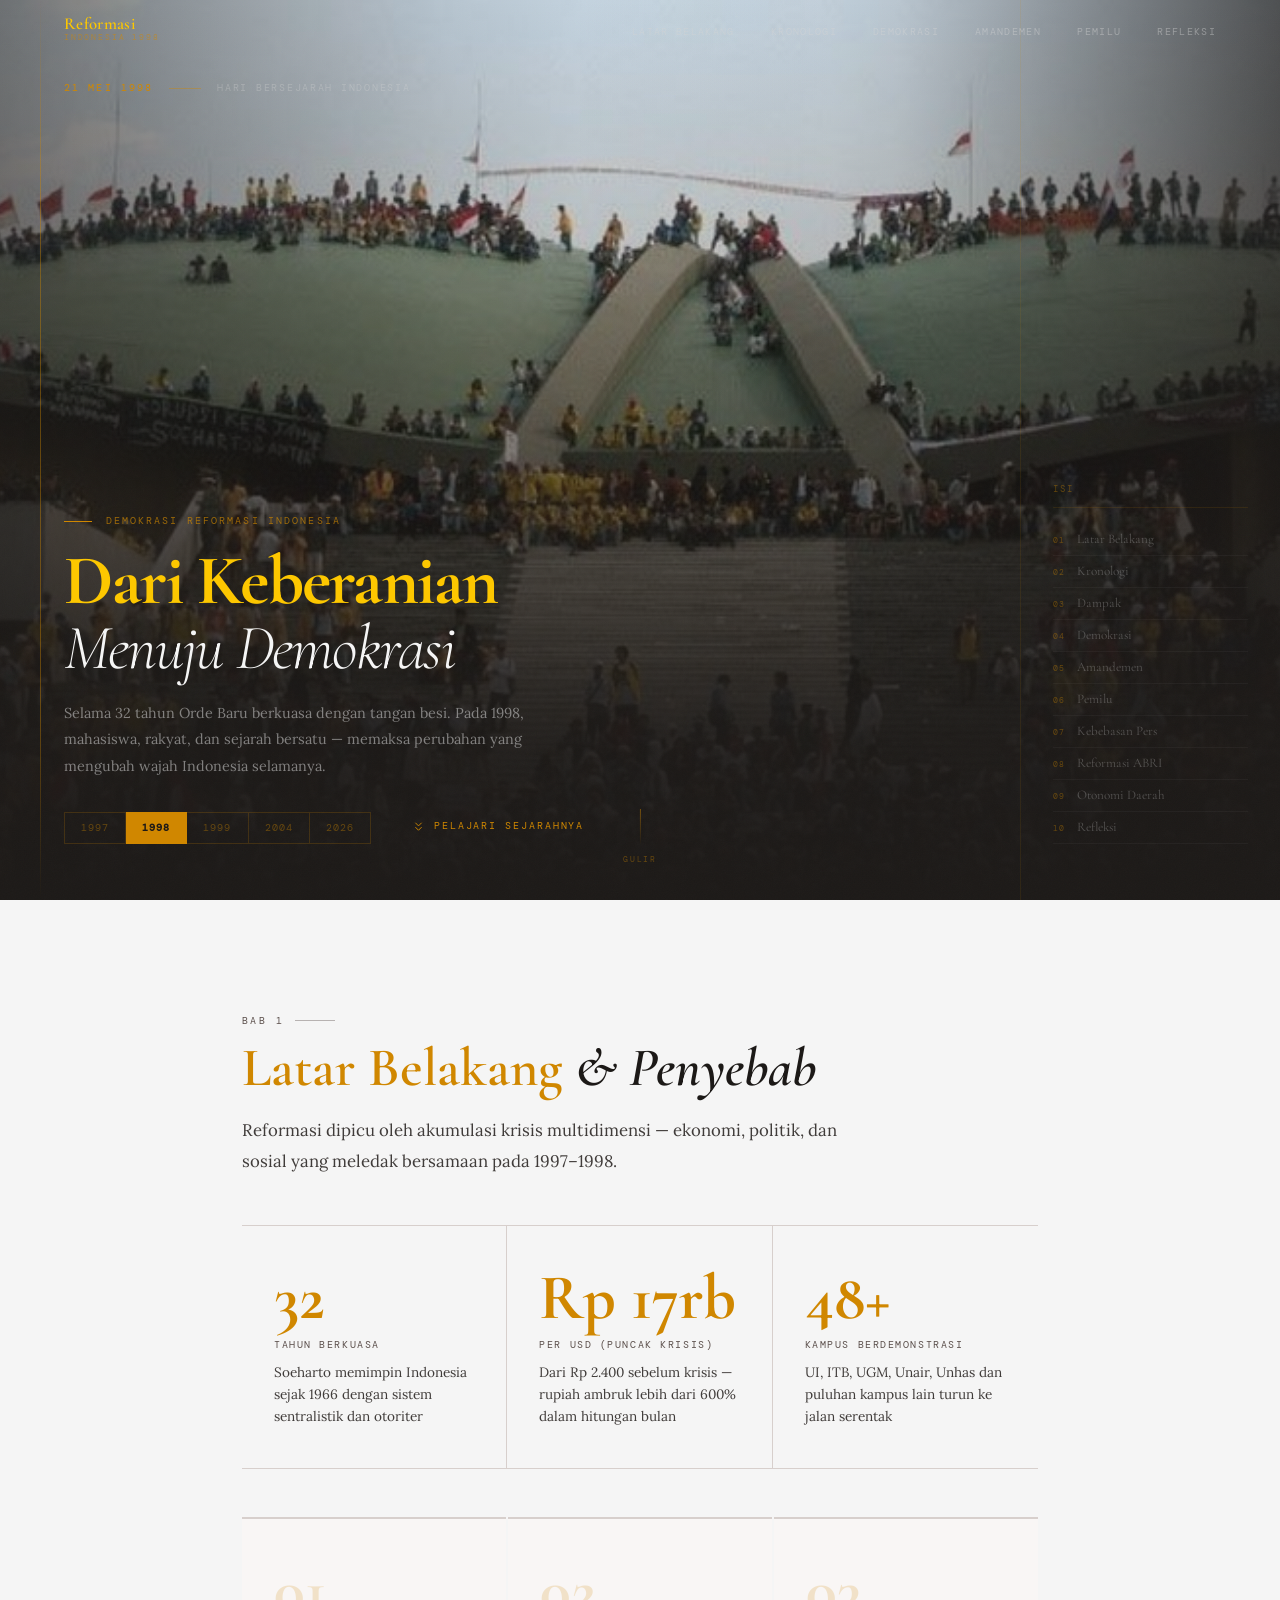
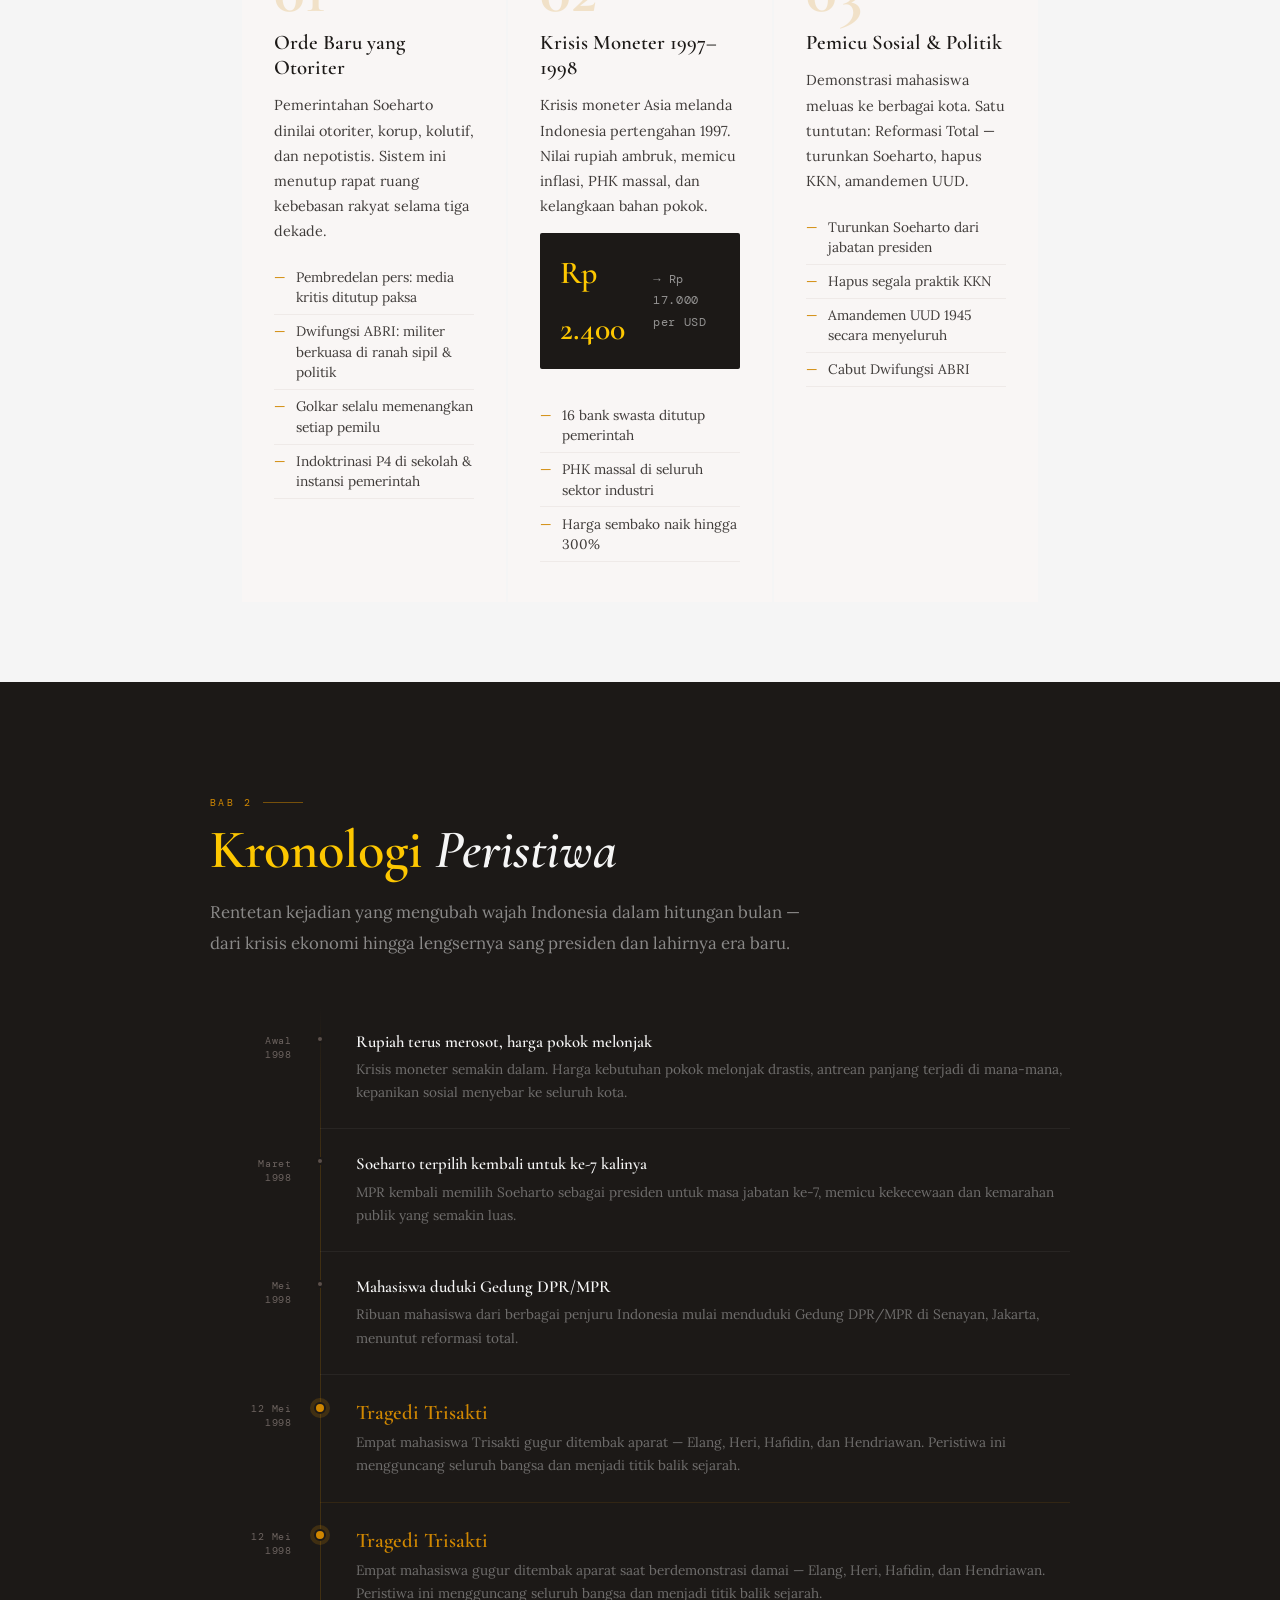
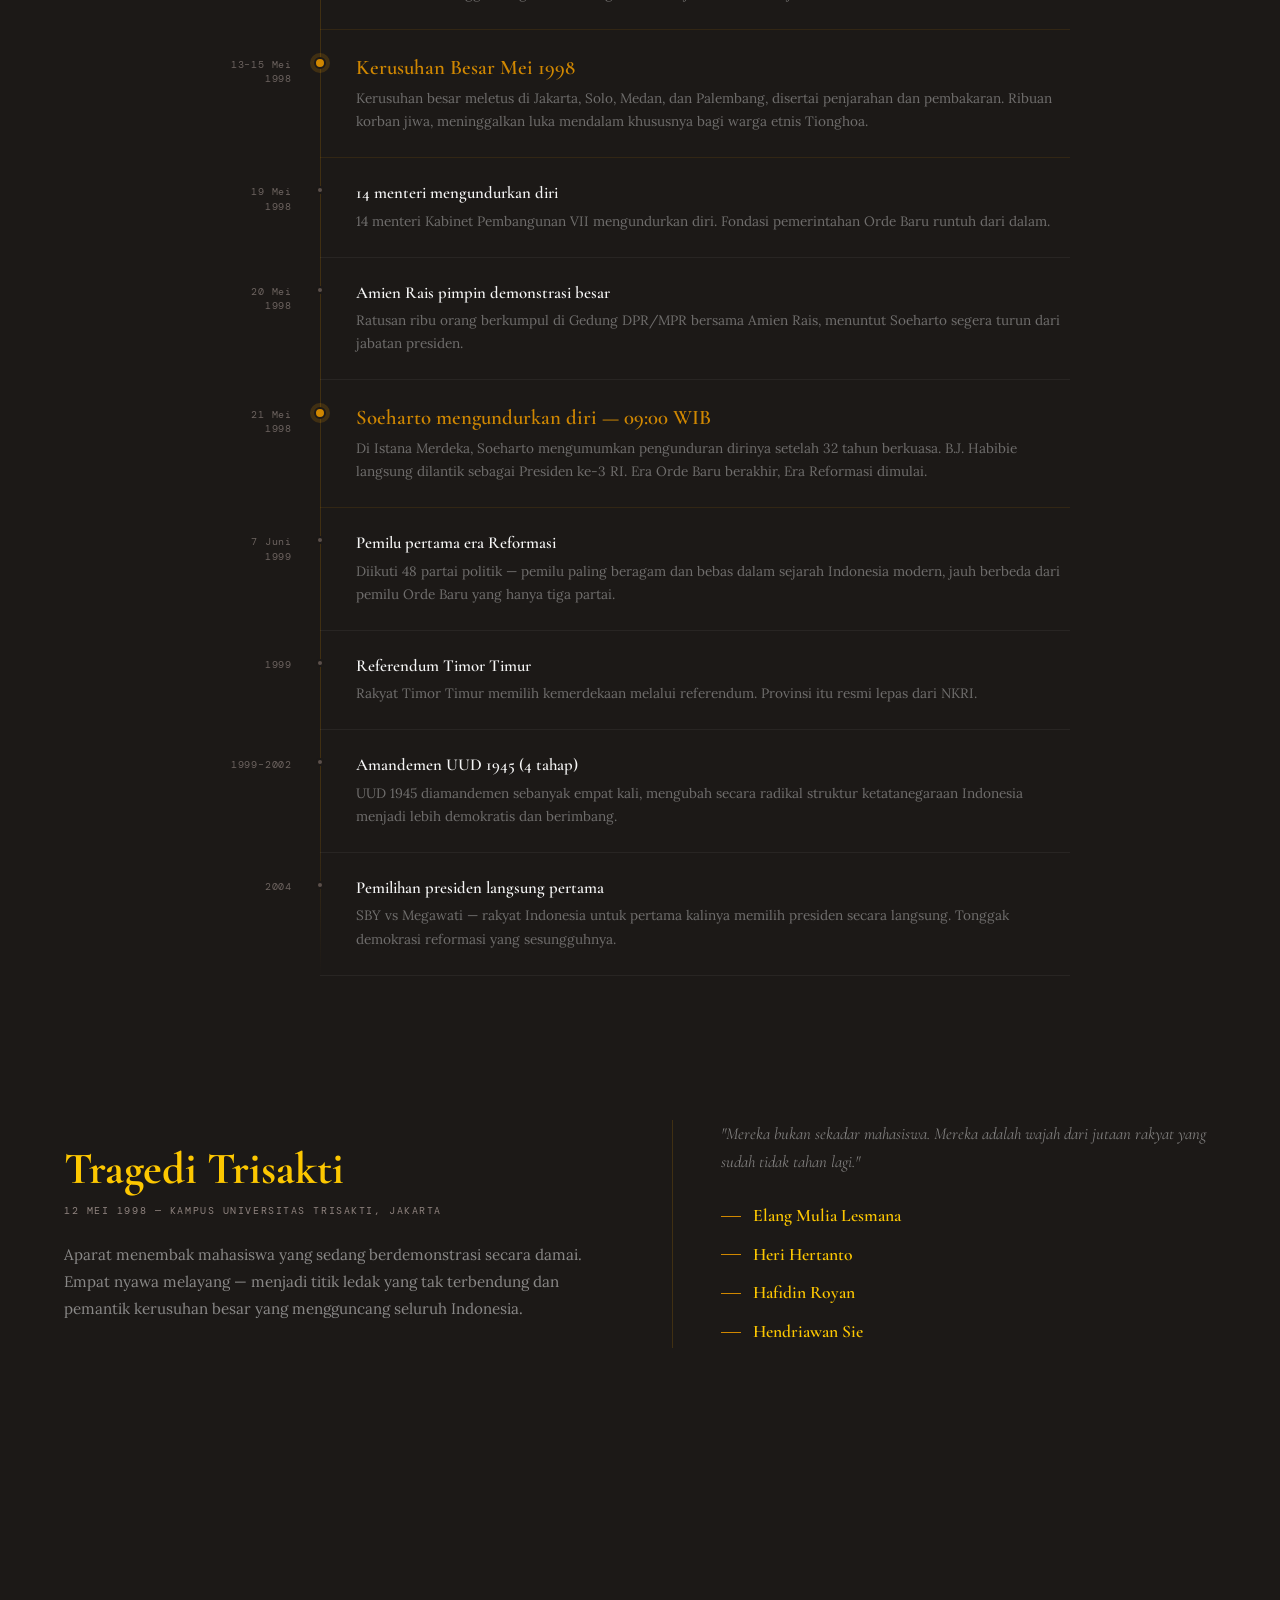
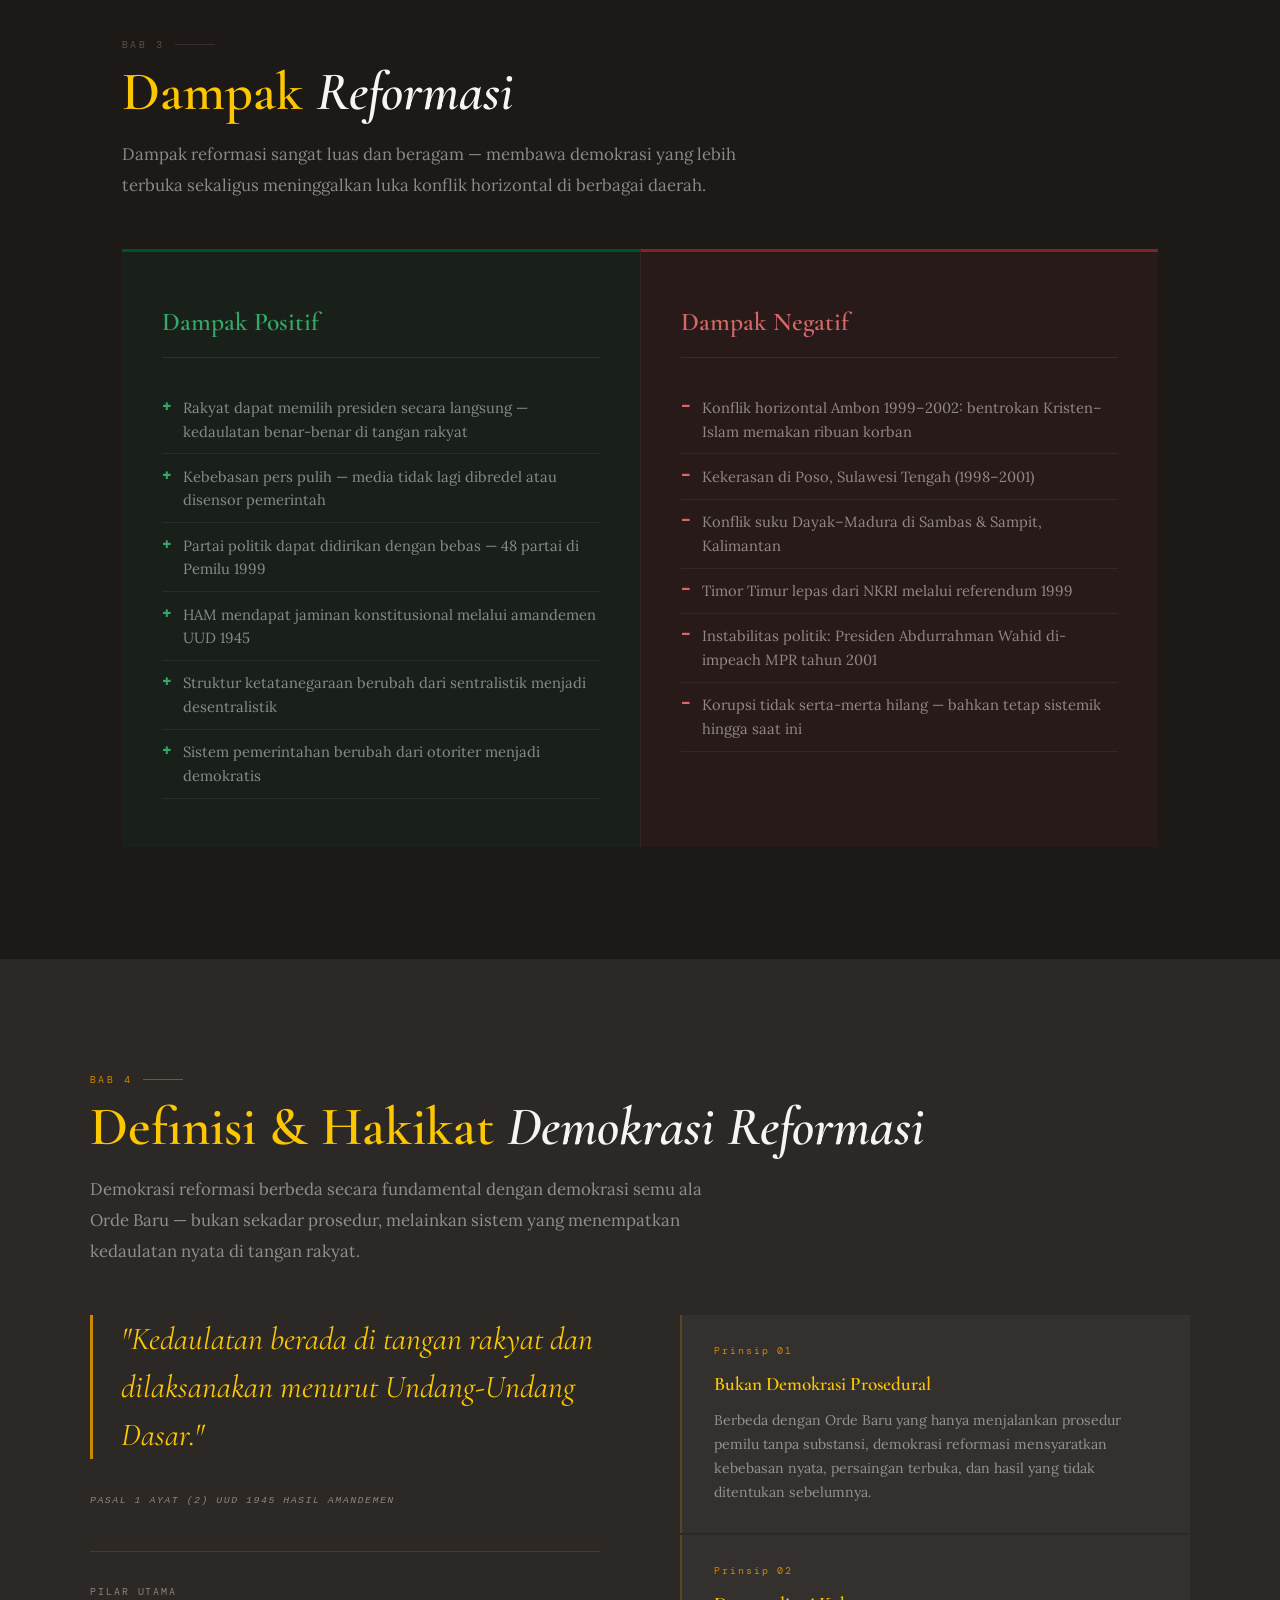
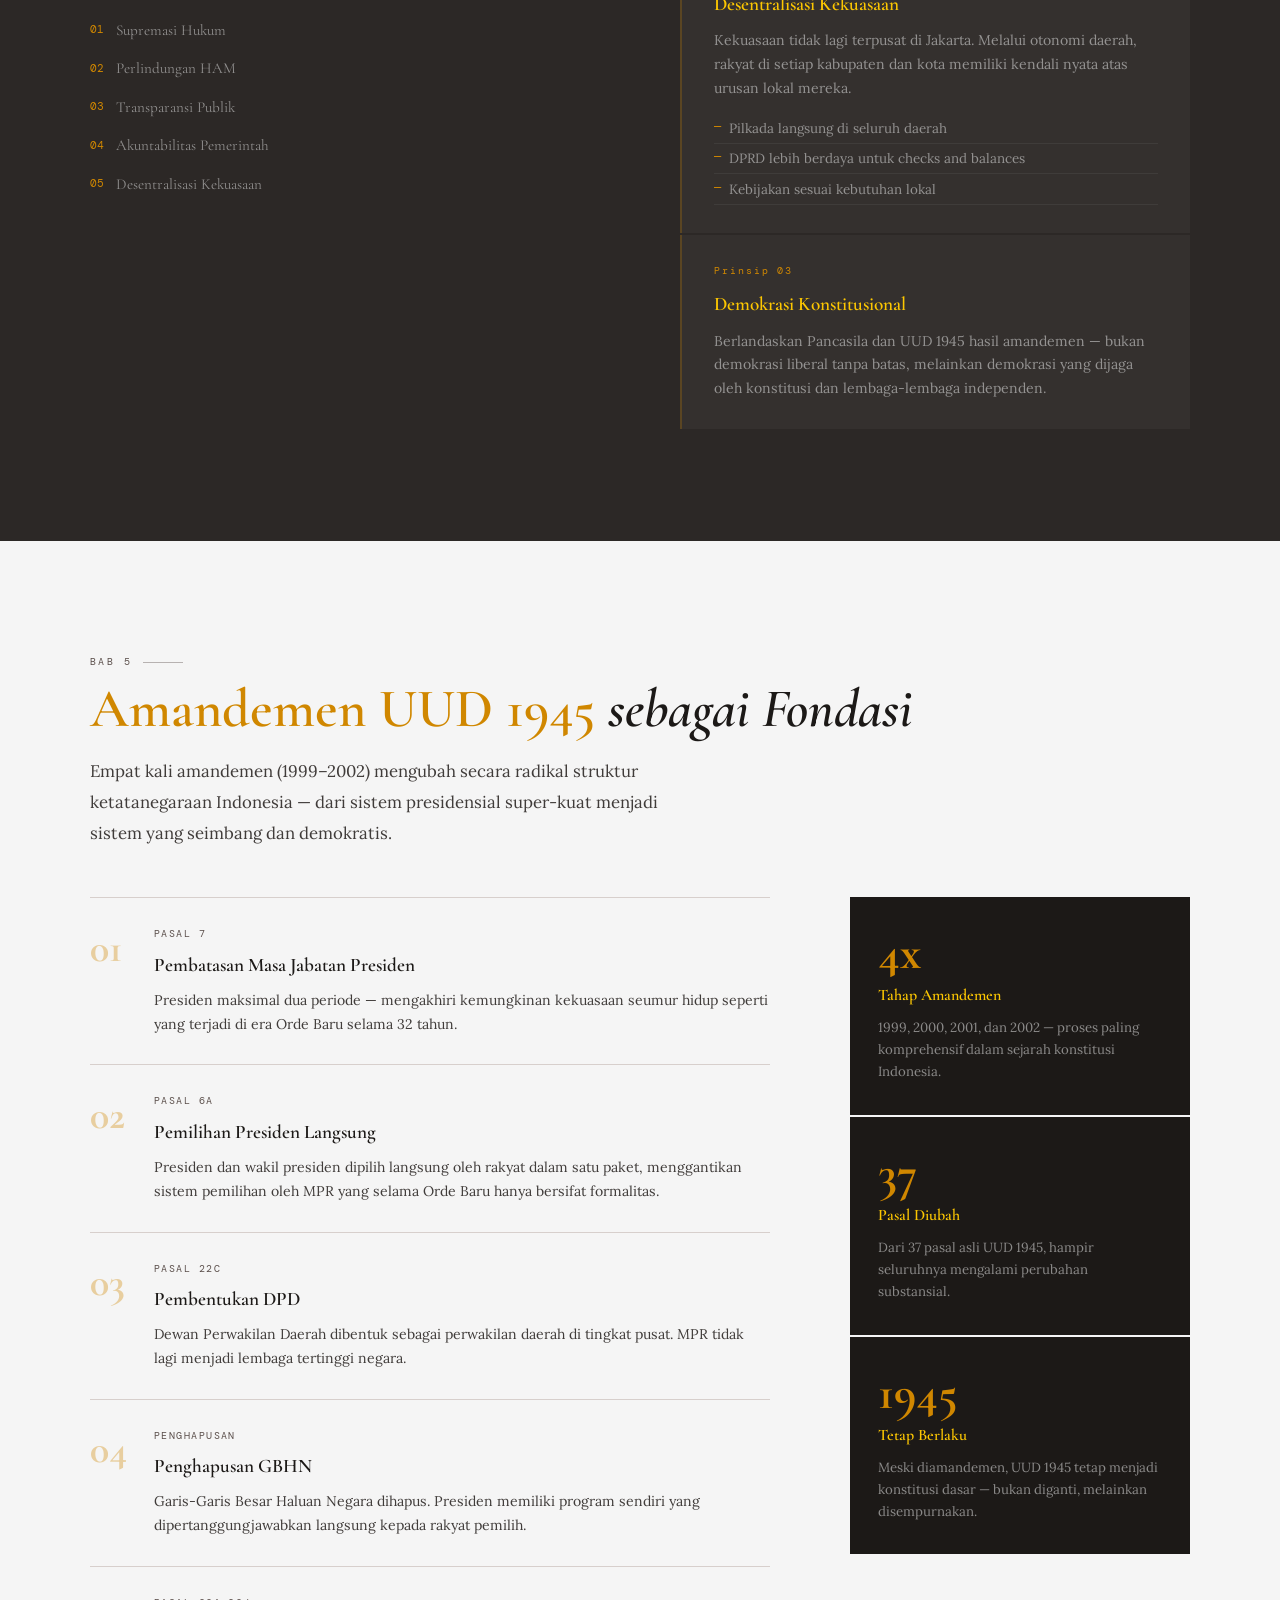
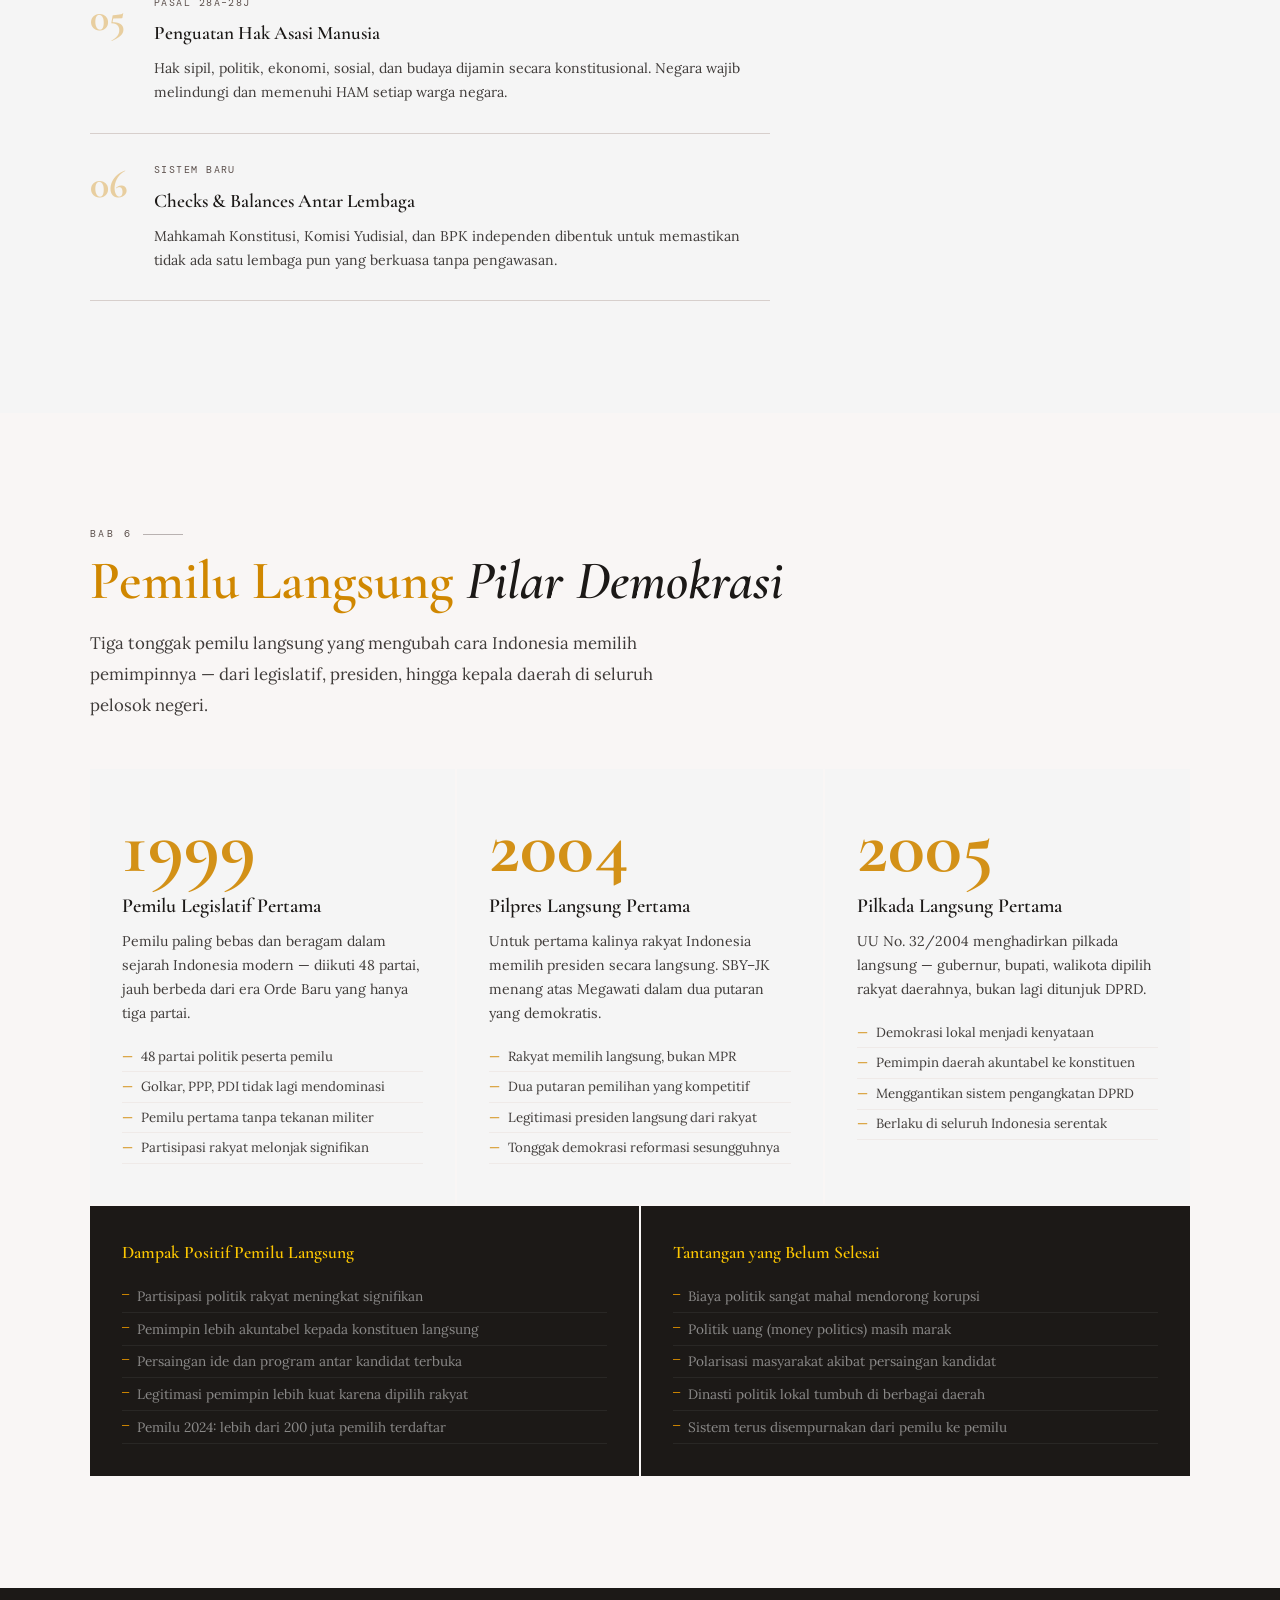
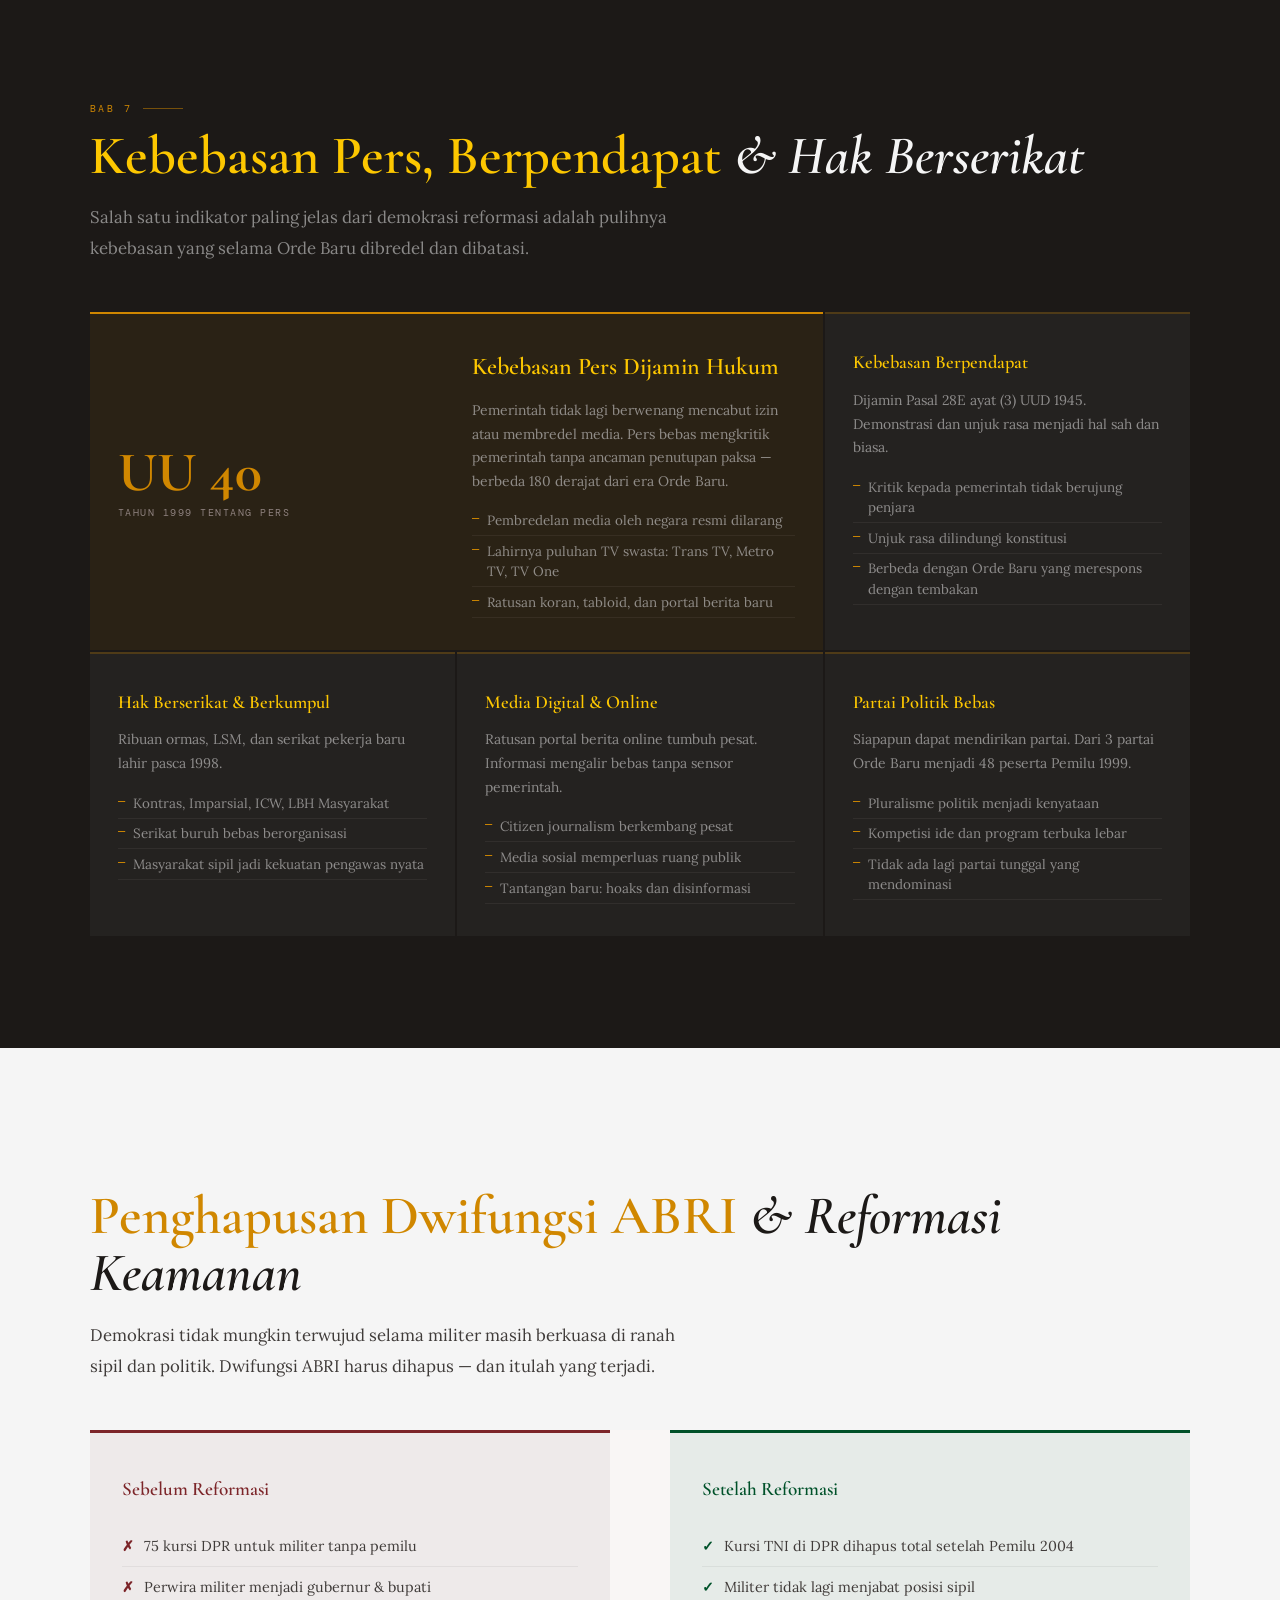
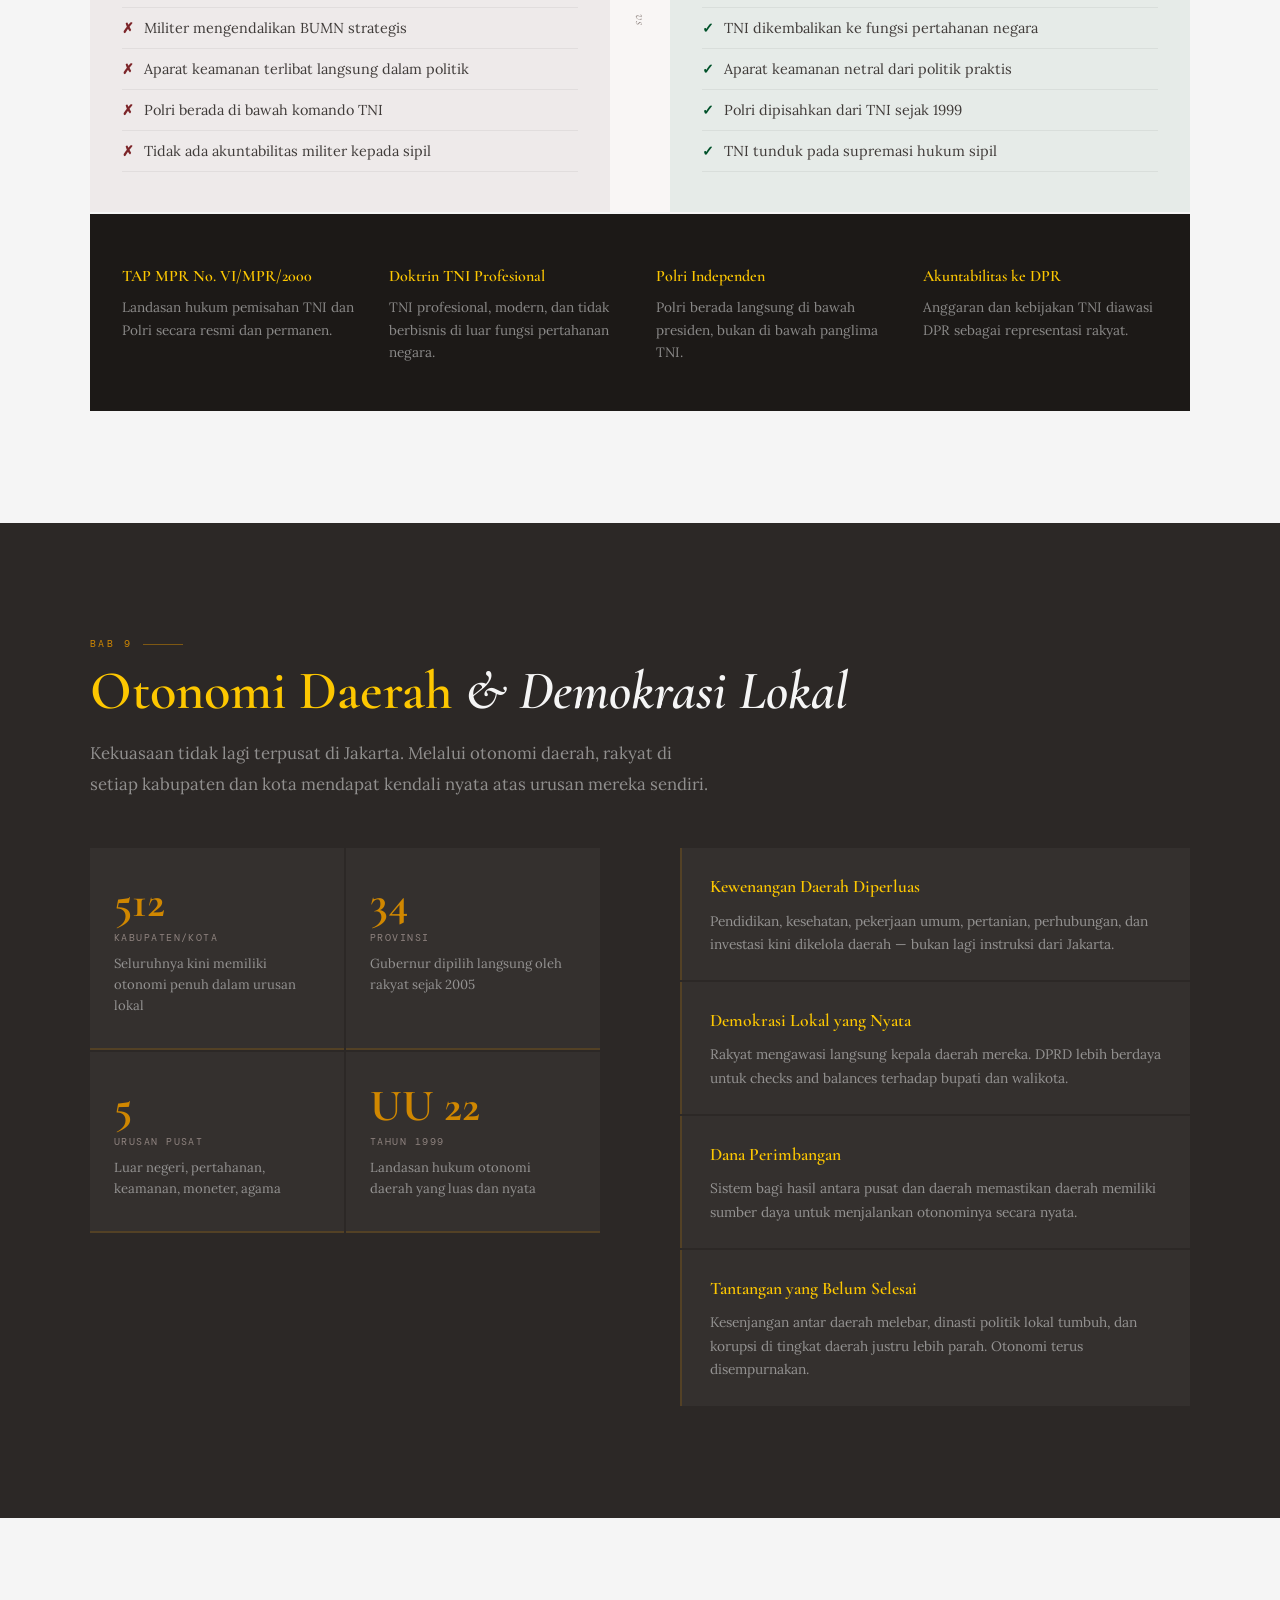
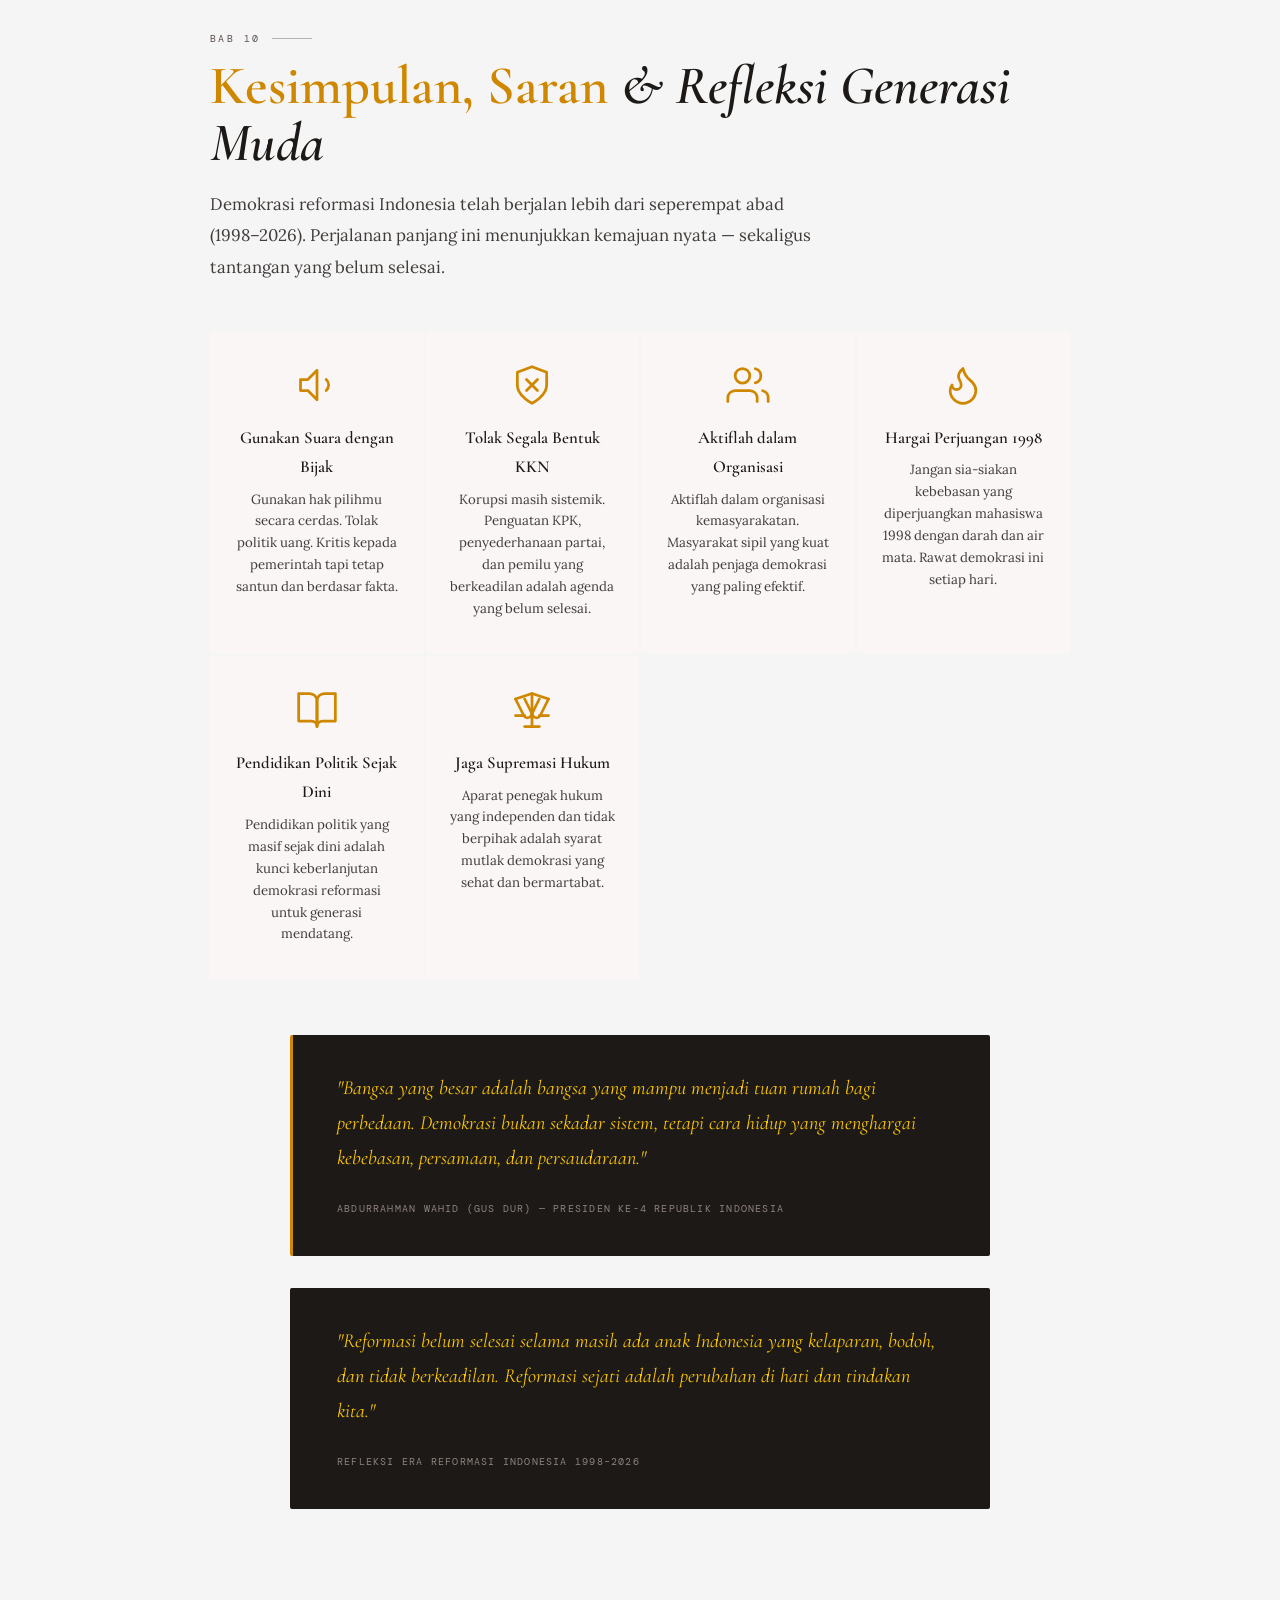
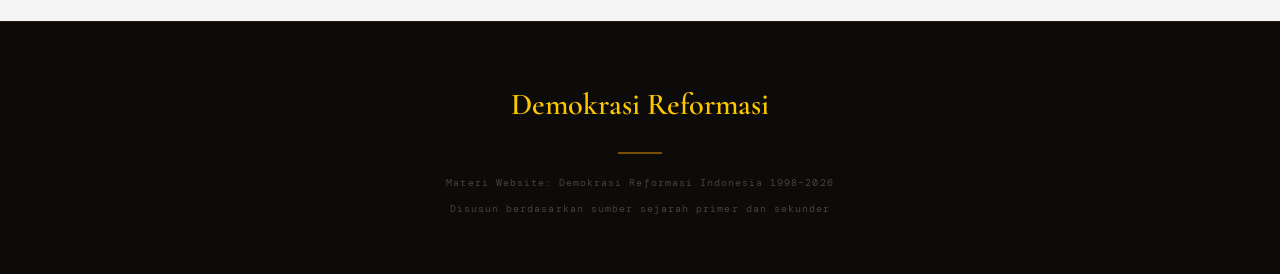
==== commit aa9d8e4f: "V-2" ====
--- a/index.html
+++ b/index.html
@@ -3,32 +3,30 @@
 <head>
 <meta charset="UTF-8">
 <meta name="viewport" content="width=device-width, initial-scale=1.0">
-<title>Reformasi Indonesia 1998 — Sejarah Perubahan Bangsa</title>
+<title>Demokrasi Reformasi Indonesia 1998 — Sejarah Perubahan Bangsa</title>
 <link rel="preconnect" href="https://fonts.googleapis.com">
 <link href="https://fonts.googleapis.com/css2?family=Cormorant+Garamond:ital,wght@0,300;0,400;0,600;0,700;1,300;1,400;1,600&family=Lora:ital,wght@0,400;0,500;1,400&family=DM+Mono:wght@400;500&display=swap" rel="stylesheet">
 <link rel="stylesheet" href="css/base.css">
 <link rel="stylesheet" href="css/nav.css">
 <link rel="stylesheet" href="css/hero.css">
 <link rel="stylesheet" href="css/latar.css">
-<link rel="stylesheet" href="css/timeline.css">
-<link rel="stylesheet" href="css/tokoh.css">
-<link rel="stylesheet" href="css/hasil.css">
-<link rel="stylesheet" href="css/dampak.css">
-<link rel="stylesheet" href="css/presiden.css">
-<link rel="stylesheet" href="css/kesimpulan.css">
+<link rel="stylesheet" href="css/timeline.css"><link rel="stylesheet" href="css/hasil.css">
+<link rel="stylesheet" href="css/layouts.css">
+<link rel="stylesheet" href="css/interactions.css">
+<link rel="stylesheet" href="css/dampak.css"><link rel="stylesheet" href="css/kesimpulan.css">
 <link rel="stylesheet" href="css/footer.css">
 </head>
 <body>
 
 <!-- NAV -->
 <nav>
-  <a class="nav-logo" href="#">Reformasi 1998</a>
+  <a class="nav-logo" href="#"><span class="logo-main">Reformasi</span><span class="logo-sub">Indonesia 1998</span></a>
   <ul class="nav-links">
     <li><a href="#latar">Latar Belakang</a></li>
-    <li><a href="#timeline">Timeline</a></li>
-    <li><a href="#tokoh">Tokoh</a></li>
-    <li><a href="#hasil">Perubahan</a></li>
-    <li><a href="#presiden">Era Presiden</a></li>
+    <li><a href="#timeline">Kronologi</a></li>
+    <li><a href="#demokrasi">Demokrasi</a></li>
+    <li><a href="#amandemen">Amandemen</a></li>
+    <li><a href="#pemilu">Pemilu</a></li>
     <li><a href="#kesimpulan">Refleksi</a></li>
   </ul>
 </nav>
@@ -36,66 +34,118 @@
 <!-- HERO -->
 <section class="hero">
   <div class="hero-bg"></div>
-  <div class="hero-accent-line"></div>
-
-  <!-- LEFT: main content -->
+
+  <!-- Decorative: vertical rule left -->
+  <div class="hero-rule-left"></div>
+
+  <!-- Top bar: date stamp -->
+  <div class="hero-topbar">
+    <span class="hero-topbar-date">21 Mei 1998</span>
+    <span class="hero-topbar-sep"></span>
+    <span class="hero-topbar-label">Hari Bersejarah Indonesia</span>
+  </div>
+
+  <!-- Main content — bottom left -->
   <div class="hero-content">
-    <div class="hero-num">1998</div>
-    <span class="hero-eyebrow">Era Reformasi Indonesia</span>
+
+    <!-- Eyebrow -->
+    <div class="hero-eyebrow">
+      <span class="hero-eyebrow-line"></span>
+      <span>Demokrasi Reformasi Indonesia</span>
+    </div>
+
+    <!-- Title -->
     <h1 class="hero-title">
-      Dari Keberanian<br><em>Menuju Demokrasi</em>
+      Dari Keberanian<br>
+      <em>Menuju Demokrasi</em>
     </h1>
+
+    <!-- Subtitle -->
     <p class="hero-subtitle">
-      Selama 32 tahun Orde Baru berkuasa dengan tangan besi. Pada 1998,
-      mahasiswa, rakyat, dan sejarah bersatu &mdash; memaksa perubahan
-      yang mengubah wajah Indonesia selamanya.
+      Selama 32 tahun Orde Baru berkuasa dengan tangan besi.
+      Pada 1998, mahasiswa, rakyat, dan sejarah bersatu &mdash;
+      memaksa perubahan yang mengubah wajah Indonesia selamanya.
     </p>
-    <div class="hero-year-band">
-      <div class="year-item">1997</div>
-      <div class="year-item active">1998</div>
-      <div class="year-item">1999</div>
-      <div class="year-item">2004</div>
-      <div class="year-item">2024</div>
-    </div>
-    <a class="hero-cta" href="#latar">
-      <svg viewBox="0 0 24 24"><polyline points="7 13 12 18 17 13"/><polyline points="7 6 12 11 17 6"/></svg>
-      Pelajari Sejarahnya
-    </a>
-  </div>
-
-  <!-- RIGHT: chapter navigation -->
-  <div class="hero-chapters">
-    <ul>
-      <li><a href="#latar">Latar Belakang</a></li>
-      <li><a href="#timeline">Kronologi Peristiwa</a></li>
-      <li><a href="#tokoh">Tokoh-tokoh Kunci</a></li>
-      <li><a href="#hasil">Hasil Perubahan</a></li>
-      <li><a href="#presiden">Era Presiden</a></li>
-      <li><a href="#kesimpulan">Refleksi</a></li>
-    </ul>
+
+    <!-- Bottom row: year band + CTA -->
+    <div class="hero-bottom-row">
+      <div class="hero-year-band">
+        <div class="year-item">1997</div>
+        <div class="year-item active">1998</div>
+        <div class="year-item">1999</div>
+        <div class="year-item">2004</div>
+        <div class="year-item">2026</div>
+      </div>
+      <a class="hero-cta" href="#latar">
+        <svg viewBox="0 0 24 24"><polyline points="7 13 12 18 17 13"/><polyline points="7 6 12 11 17 6"/></svg>
+        Pelajari Sejarahnya
+      </a>
+    </div>
+  </div>
+
+  <!-- Right panel: chapter index -->
+  <div class="hero-index">
+    <div class="hero-index-label">Isi</div>
+    <ol class="hero-index-list">
+      <li><a href="#latar"><span class="idx-num">01</span><span class="idx-title">Latar Belakang</span></a></li>
+      <li><a href="#timeline"><span class="idx-num">02</span><span class="idx-title">Kronologi</span></a></li>
+      <li><a href="#dampak"><span class="idx-num">03</span><span class="idx-title">Dampak</span></a></li>
+      <li><a href="#demokrasi"><span class="idx-num">04</span><span class="idx-title">Demokrasi</span></a></li>
+      <li><a href="#amandemen"><span class="idx-num">05</span><span class="idx-title">Amandemen</span></a></li>
+      <li><a href="#pemilu"><span class="idx-num">06</span><span class="idx-title">Pemilu</span></a></li>
+      <li><a href="#pers"><span class="idx-num">07</span><span class="idx-title">Kebebasan Pers</span></a></li>
+      <li><a href="#abri"><span class="idx-num">08</span><span class="idx-title">Reformasi ABRI</span></a></li>
+      <li><a href="#otonomi"><span class="idx-num">09</span><span class="idx-title">Otonomi Daerah</span></a></li>
+      <li><a href="#kesimpulan"><span class="idx-num">10</span><span class="idx-title">Refleksi</span></a></li>
+    </ol>
   </div>
 
   <!-- Scroll indicator -->
   <div class="hero-scroll">
-    GULIR<span></span>
+    <span></span>
+    <span class="hero-scroll-text">Gulir</span>
   </div>
 </section>
 
 <!-- BAB 1: LATAR BELAKANG -->
 <section id="latar">
-  <div class="container">
-    <div class="section-label">Bab 1</div>
+  <div class="container" style="padding:0 2rem">
+    <div class="section-label fade-in">Bab 1</div>
     <h2 class="section-heading fade-in">Latar Belakang <em>&amp; Penyebab</em></h2>
-    <p class="lead-text fade-in">Selama 32 tahun Orde Baru membangun fondasi sentralisme yang kuat &mdash; namun rapuh. Tiga faktor besar meruntuhkan semuanya sekaligus.</p>
-
+    <p class="lead-text fade-in">Reformasi dipicu oleh akumulasi krisis multidimensi &mdash; ekonomi, politik, dan sosial yang meledak bersamaan pada 1997&ndash;1998.</p>
+  </div>
+
+  <!-- Stat bar -->
+  <div class="container" style="padding:0 2rem">
+    <div class="latar-stats fade-in">
+      <div class="latar-stat">
+        <div class="latar-stat-num" data-count="32" data-suffix="">32</div>
+        <div class="latar-stat-label">Tahun Berkuasa</div>
+        <div class="latar-stat-desc">Soeharto memimpin Indonesia sejak 1966 dengan sistem sentralistik dan otoriter</div>
+      </div>
+      <div class="latar-stat">
+        <div class="latar-stat-num">Rp 17rb</div>
+        <div class="latar-stat-label">Per USD (puncak krisis)</div>
+        <div class="latar-stat-desc">Dari Rp 2.400 sebelum krisis &mdash; rupiah ambruk lebih dari 600% dalam hitungan bulan</div>
+      </div>
+      <div class="latar-stat">
+        <div class="latar-stat-num">48+</div>
+        <div class="latar-stat-label">Kampus Berdemonstrasi</div>
+        <div class="latar-stat-desc">UI, ITB, UGM, Unair, Unhas dan puluhan kampus lain turun ke jalan serentak</div>
+      </div>
+    </div>
+  </div>
+
+  <!-- 3 cards -->
+  <div class="container" style="padding:0 2rem; margin-top:3rem">
     <div class="three-col">
       <div class="bg-card fade-in">
         <div class="bg-card-num">01</div>
         <h3>Orde Baru yang Otoriter</h3>
-        <p>Pemerintahan Soeharto (1966&ndash;1998) dikenal sentralistik dan penuh KKN. Selama 32 tahun berkuasa, sistem ini menutup ruang kebebasan rakyat.</p>
+        <p>Pemerintahan Soeharto dinilai otoriter, korup, kolutif, dan nepotistis. Sistem ini menutup rapat ruang kebebasan rakyat selama tiga dekade.</p>
         <ul>
           <li>Pembredelan pers: media kritis ditutup paksa</li>
-          <li>Dwifungsi ABRI: militer di ranah sipil &amp; politik</li>
+          <li>Dwifungsi ABRI: militer berkuasa di ranah sipil &amp; politik</li>
           <li>Golkar selalu memenangkan setiap pemilu</li>
           <li>Indoktrinasi P4 di sekolah &amp; instansi pemerintah</li>
         </ul>
@@ -103,7 +153,7 @@
       <div class="bg-card fade-in">
         <div class="bg-card-num">02</div>
         <h3>Krisis Moneter 1997&ndash;1998</h3>
-        <p>Badai krisis dari Thailand menghantam Indonesia. Nilai tukar rupiah tak terkendali, memicu kehancuran ekonomi yang masif.</p>
+        <p>Krisis moneter Asia melanda Indonesia pertengahan 1997. Nilai rupiah ambruk, memicu inflasi, PHK massal, dan kelangkaan bahan pokok.</p>
         <div class="crisis-stat">
           <span class="big">Rp 2.400</span>
           <span class="label">&rarr; Rp 17.000<br>per USD</span>
@@ -112,13 +162,12 @@
           <li>16 bank swasta ditutup pemerintah</li>
           <li>PHK massal di seluruh sektor industri</li>
           <li>Harga sembako naik hingga 300%</li>
-          <li>Utang luar negeri swasta membengkak</li>
         </ul>
       </div>
       <div class="bg-card fade-in">
         <div class="bg-card-num">03</div>
         <h3>Pemicu Sosial &amp; Politik</h3>
-        <p>Mahasiswa dari UI, ITB, UGM, Unair, Unhas dan puluhan kampus lain turun ke jalan. Satu tuntutan: Reformasi Total.</p>
+        <p>Demonstrasi mahasiswa meluas ke berbagai kota. Satu tuntutan: Reformasi Total &mdash; turunkan Soeharto, hapus KKN, amandemen UUD.</p>
         <ul>
           <li>Turunkan Soeharto dari jabatan presiden</li>
           <li>Hapus segala praktik KKN</li>
@@ -127,11 +176,135 @@
         </ul>
       </div>
     </div>
-
-    <div class="tragedi-block fade-in">
-      <h3>Tragedi Trisakti &mdash; 12 Mei 1998</h3>
-      <div class="date">KAMPUS UNIVERSITAS TRISAKTI, JAKARTA &mdash; 12 MEI 1998</div>
-      <p>Aparat menembak mahasiswa yang sedang berdemonstrasi secara damai. Empat nyawa melayang &mdash; menjadi pemantik kerusuhan besar yang mengguncang seluruh Indonesia selama tiga hari berikutnya.</p>
+  </div>
+
+</section>
+
+<!-- BAB 2: KRONOLOGI -->
+<section id="timeline" class="on-dark">
+  <div class="container">
+    <div class="section-label">Bab 2</div>
+    <h2 class="section-heading">Kronologi <em>Peristiwa</em></h2>
+    <p class="lead-text">Rentetan kejadian yang mengubah wajah Indonesia dalam hitungan bulan &mdash; dari krisis ekonomi hingga lengsernya sang presiden dan lahirnya era baru.</p>
+    <div class="timeline-list">
+      <div class="tl-item">
+        <div class="tl-date">Awal<br>1998</div>
+        <div class="tl-dot"></div>
+        <div class="tl-body">
+          <div class="tl-event">Rupiah terus merosot, harga pokok melonjak</div>
+          <div class="tl-desc">Krisis moneter semakin dalam. Harga kebutuhan pokok melonjak drastis, antrean panjang terjadi di mana-mana, kepanikan sosial menyebar ke seluruh kota.</div>
+        </div>
+      </div>
+      <div class="tl-item">
+        <div class="tl-date">Maret<br>1998</div>
+        <div class="tl-dot"></div>
+        <div class="tl-body">
+          <div class="tl-event">Soeharto terpilih kembali untuk ke-7 kalinya</div>
+          <div class="tl-desc">MPR kembali memilih Soeharto sebagai presiden untuk masa jabatan ke-7, memicu kekecewaan dan kemarahan publik yang semakin luas.</div>
+        </div>
+      </div>
+      <div class="tl-item">
+        <div class="tl-date">Mei<br>1998</div>
+        <div class="tl-dot"></div>
+        <div class="tl-body">
+          <div class="tl-event">Mahasiswa duduki Gedung DPR/MPR</div>
+          <div class="tl-desc">Ribuan mahasiswa dari berbagai penjuru Indonesia mulai menduduki Gedung DPR/MPR di Senayan, Jakarta, menuntut reformasi total.</div>
+        </div>
+      </div>
+      <div class="tl-item highlight">
+        <div class="tl-date">12 Mei<br>1998</div>
+        <div class="tl-dot"></div>
+        <div class="tl-body">
+          <div class="tl-event">Tragedi Trisakti</div>
+          <div class="tl-desc">Empat mahasiswa Trisakti gugur ditembak aparat &mdash; Elang, Heri, Hafidin, dan Hendriawan. Peristiwa ini mengguncang seluruh bangsa dan menjadi titik balik sejarah.</div>
+        </div>
+      </div>
+
+      <!-- TRAGEDI TRISAKTI — highlight item -->
+      <div class="tl-item highlight">
+        <div class="tl-date">12 Mei<br>1998</div>
+        <div class="tl-dot"></div>
+        <div class="tl-body">
+          <div class="tl-event">Tragedi Trisakti</div>
+          <div class="tl-desc">Empat mahasiswa gugur ditembak aparat saat berdemonstrasi damai &mdash; Elang, Heri, Hafidin, dan Hendriawan. Peristiwa ini mengguncang seluruh bangsa dan menjadi titik balik sejarah.</div>
+        </div>
+      </div>
+      <div class="tl-item highlight">
+        <div class="tl-date">13&ndash;15 Mei<br>1998</div>
+        <div class="tl-dot"></div>
+        <div class="tl-body">
+          <div class="tl-event">Kerusuhan Besar Mei 1998</div>
+          <div class="tl-desc">Kerusuhan besar meletus di Jakarta, Solo, Medan, dan Palembang, disertai penjarahan dan pembakaran. Ribuan korban jiwa, meninggalkan luka mendalam khususnya bagi warga etnis Tionghoa.</div>
+        </div>
+      </div>
+      <div class="tl-item">
+        <div class="tl-date">19 Mei<br>1998</div>
+        <div class="tl-dot"></div>
+        <div class="tl-body">
+          <div class="tl-event">14 menteri mengundurkan diri</div>
+          <div class="tl-desc">14 menteri Kabinet Pembangunan VII mengundurkan diri. Fondasi pemerintahan Orde Baru runtuh dari dalam.</div>
+        </div>
+      </div>
+      <div class="tl-item">
+        <div class="tl-date">20 Mei<br>1998</div>
+        <div class="tl-dot"></div>
+        <div class="tl-body">
+          <div class="tl-event">Amien Rais pimpin demonstrasi besar</div>
+          <div class="tl-desc">Ratusan ribu orang berkumpul di Gedung DPR/MPR bersama Amien Rais, menuntut Soeharto segera turun dari jabatan presiden.</div>
+        </div>
+      </div>
+      <div class="tl-item highlight">
+        <div class="tl-date">21 Mei<br>1998</div>
+        <div class="tl-dot"></div>
+        <div class="tl-body">
+          <div class="tl-event">Soeharto mengundurkan diri &mdash; 09:00 WIB</div>
+          <div class="tl-desc">Di Istana Merdeka, Soeharto mengumumkan pengunduran dirinya setelah 32 tahun berkuasa. B.J. Habibie langsung dilantik sebagai Presiden ke-3 RI. Era Orde Baru berakhir, Era Reformasi dimulai.</div>
+        </div>
+      </div>
+      <div class="tl-item">
+        <div class="tl-date">7 Juni<br>1999</div>
+        <div class="tl-dot"></div>
+        <div class="tl-body">
+          <div class="tl-event">Pemilu pertama era Reformasi</div>
+          <div class="tl-desc">Diikuti 48 partai politik &mdash; pemilu paling beragam dan bebas dalam sejarah Indonesia modern, jauh berbeda dari pemilu Orde Baru yang hanya tiga partai.</div>
+        </div>
+      </div>
+      <div class="tl-item">
+        <div class="tl-date">1999</div>
+        <div class="tl-dot"></div>
+        <div class="tl-body">
+          <div class="tl-event">Referendum Timor Timur</div>
+          <div class="tl-desc">Rakyat Timor Timur memilih kemerdekaan melalui referendum. Provinsi itu resmi lepas dari NKRI.</div>
+        </div>
+      </div>
+      <div class="tl-item">
+        <div class="tl-date">1999&ndash;2002</div>
+        <div class="tl-dot"></div>
+        <div class="tl-body">
+          <div class="tl-event">Amandemen UUD 1945 (4 tahap)</div>
+          <div class="tl-desc">UUD 1945 diamandemen sebanyak empat kali, mengubah secara radikal struktur ketatanegaraan Indonesia menjadi lebih demokratis dan berimbang.</div>
+        </div>
+      </div>
+      <div class="tl-item">
+        <div class="tl-date">2004</div>
+        <div class="tl-dot"></div>
+        <div class="tl-body">
+          <div class="tl-event">Pemilihan presiden langsung pertama</div>
+          <div class="tl-desc">SBY vs Megawati &mdash; rakyat Indonesia untuk pertama kalinya memilih presiden secara langsung. Tonggak demokrasi reformasi yang sesungguhnya.</div>
+        </div>
+      </div>
+    </div>
+  </div>
+
+  <!-- Tragedi full-bleed callout — inside Bab 2 -->
+  <div class="tragedi-block fade-in">
+    <div class="tragedi-block-left">
+      <h3>Tragedi Trisakti</h3>
+      <div class="date">12 MEI 1998 &mdash; KAMPUS UNIVERSITAS TRISAKTI, JAKARTA</div>
+      <p>Aparat menembak mahasiswa yang sedang berdemonstrasi secara damai. Empat nyawa melayang &mdash; menjadi titik ledak yang tak terbendung dan pemantik kerusuhan besar yang mengguncang seluruh Indonesia.</p>
+    </div>
+    <div class="tragedi-block-right">
+      <p>"Mereka bukan sekadar mahasiswa. Mereka adalah wajah dari jutaan rakyat yang sudah tidak tahan lagi."</p>
       <div class="martir-names">
         <span>Elang Mulia Lesmana</span>
         <span>Heri Hertanto</span>
@@ -142,448 +315,481 @@
   </div>
 </section>
 
-<!-- BAB 2: TIMELINE -->
-<section id="timeline">
-  <div class="container">
-    <div class="section-label">Bab 2</div>
-    <h2 class="section-heading">Kronologi <em>Peristiwa</em></h2>
-    <p class="lead-text">Rentetan kejadian yang mengubah wajah Indonesia dalam hitungan bulan &mdash; dari krisis ekonomi hingga lengsernya sang presiden.</p>
-
-    <div class="timeline-list">
-      <div class="tl-item">
-        <div class="tl-date">Januari<br>1998</div>
-        <div class="tl-dot"></div>
-        <div class="tl-body">
-          <div class="tl-event">Rupiah anjlok tak terkendali</div>
-          <div class="tl-desc">Harga bahan pokok meroket. Antrean panjang terjadi di mana-mana. Kepanikan sosial mulai menyebar ke seluruh kota.</div>
-        </div>
-      </div>
-      <div class="tl-item">
-        <div class="tl-date">Maret<br>1998</div>
-        <div class="tl-dot"></div>
-        <div class="tl-body">
-          <div class="tl-event">Soeharto terpilih kembali (ke-7)</div>
-          <div class="tl-desc">MPR kembali memilih Soeharto sebagai presiden &mdash; memantik kemarahan publik yang semakin dalam.</div>
-        </div>
-      </div>
-      <div class="tl-item">
-        <div class="tl-date">4 Mei<br>1998</div>
-        <div class="tl-dot"></div>
-        <div class="tl-body">
-          <div class="tl-event">Mahasiswa duduki DPR/MPR</div>
-          <div class="tl-desc">Ribuan mahasiswa dari berbagai penjuru mulai menduduki Gedung DPR/MPR di Senayan, Jakarta.</div>
-        </div>
-      </div>
-      <div class="tl-item highlight">
-        <div class="tl-date">12 Mei<br>1998</div>
-        <div class="tl-dot"></div>
-        <div class="tl-body">
-          <div class="tl-event">Tragedi Trisakti</div>
-          <div class="tl-desc">Empat mahasiswa Trisakti gugur ditembak aparat &mdash; Elang, Heri, Hafidin, dan Hendriawan. Peristiwa ini mengguncang seluruh bangsa.</div>
-        </div>
-      </div>
-      <div class="tl-item highlight">
-        <div class="tl-date">13&ndash;15 Mei<br>1998</div>
-        <div class="tl-dot"></div>
-        <div class="tl-body">
-          <div class="tl-event">Kerusuhan Mei 1998</div>
-          <div class="tl-desc">Kerusuhan besar di Jakarta, Solo, Medan, Palembang. Penjarahan, pembakaran, dan ribuan korban jiwa &mdash; meninggalkan luka mendalam bagi bangsa, khususnya warga etnis Tionghoa.</div>
-        </div>
-      </div>
-      <div class="tl-item">
-        <div class="tl-date">19 Mei<br>1998</div>
-        <div class="tl-dot"></div>
-        <div class="tl-body">
-          <div class="tl-event">14 menteri kabinet mengundurkan diri</div>
-          <div class="tl-desc">Fondasi pemerintahan Orde Baru runtuh dari dalam. Kabinet berantakan.</div>
-        </div>
-      </div>
-      <div class="tl-item">
-        <div class="tl-date">20 Mei<br>1998</div>
-        <div class="tl-dot"></div>
-        <div class="tl-body">
-          <div class="tl-event">Amien Rais pimpin demonstrasi besar</div>
-          <div class="tl-desc">Ratusan ribu orang berkumpul di Gedung DPR/MPR bersama Amien Rais, menuntut Soeharto turun.</div>
-        </div>
-      </div>
-      <div class="tl-item highlight">
-        <div class="tl-date">21 Mei<br>1998</div>
-        <div class="tl-dot"></div>
-        <div class="tl-body">
-          <div class="tl-event">Soeharto mengundurkan diri &mdash; 09:00 WIB</div>
-          <div class="tl-desc">Di Istana Merdeka, Soeharto menyampaikan pernyataan pengunduran dirinya setelah 32 tahun berkuasa. B.J. Habibie langsung dilantik sebagai Presiden ke-3 RI.</div>
-        </div>
-      </div>
-      <div class="tl-item">
-        <div class="tl-date">7 Juni<br>1999</div>
-        <div class="tl-dot"></div>
-        <div class="tl-body">
-          <div class="tl-event">Pemilu pertama era Reformasi</div>
-          <div class="tl-desc">Diikuti 48 partai politik &mdash; pemilu paling beragam dan bebas dalam sejarah Indonesia modern.</div>
-        </div>
-      </div>
-      <div class="tl-item">
-        <div class="tl-date">1999</div>
-        <div class="tl-dot"></div>
-        <div class="tl-body">
-          <div class="tl-event">Referendum Timor Timur</div>
-          <div class="tl-desc">Rakyat Timor Timur memilih kemerdekaan. Provinsi itu resmi lepas dari NKRI.</div>
-        </div>
-      </div>
-      <div class="tl-item">
-        <div class="tl-date">2004</div>
-        <div class="tl-dot"></div>
-        <div class="tl-body">
-          <div class="tl-event">Pemilihan presiden langsung pertama</div>
-          <div class="tl-desc">SBY vs Megawati &mdash; rakyat Indonesia untuk pertama kalinya memilih presiden secara langsung dengan satu suara satu orang.</div>
-        </div>
-      </div>
-    </div>
-  </div>
-</section>
-
-<!-- BAB 3: TOKOH -->
-<section id="tokoh">
+<!-- BAB 3: DAMPAK REFORMASI -->
+<section id="dampak">
   <div class="container-wide">
     <div class="section-label">Bab 3</div>
-    <h2 class="section-heading fade-in">Tokoh-tokoh <em>Kunci</em></h2>
-    <p class="lead-text fade-in">Para pelaku dan saksi sejarah yang membentuk jalannya Reformasi Indonesia.</p>
-    <div class="tokoh-grid">
-      <div class="tokoh-card fade-in">
-        <div class="tokoh-initial">SH</div>
-        <h3>Soeharto</h3>
-        <div class="role">Presiden Orde Baru (1966&ndash;1998)</div>
-        <p>Berkuasa selama 32 tahun dengan gaya otoriter. Pada 21 Mei 1998, tekanan reformasi memaksanya mengundurkan diri &mdash; mengakhiri era Orde Baru.</p>
-      </div>
-      <div class="tokoh-card fade-in">
-        <div class="tokoh-initial">BH</div>
-        <h3>B.J. Habibie</h3>
-        <div class="role">Presiden Transisi (1998&ndash;1999)</div>
-        <p>Memberikan kebebasan pers, mengizinkan berdirinya partai baru, dan membuka jalan referendum Timor Timur &mdash; meski harus menanggung kritik besar atas lepasnya wilayah tersebut.</p>
-      </div>
-      <div class="tokoh-card fade-in">
-        <div class="tokoh-initial">AR</div>
-        <h3>Amien Rais</h3>
-        <div class="role">Motor Utama Demonstrasi 1998</div>
-        <p>Ketua MPR dan tokoh Muhammadiyah yang menjadi lokomotif gerakan reformasi. Memimpin demonstrasi besar di depan Gedung DPR pada 20 Mei 1998.</p>
-      </div>
-      <div class="tokoh-card fade-in">
-        <div class="tokoh-initial">MS</div>
-        <h3>Megawati Soekarnoputri</h3>
-        <div class="role">Presiden ke-5 RI (2001&ndash;2004)</div>
-        <p>Pemimpin PDI-P yang menjadi simbol perlawanan rakyat. Mendirikan KPK (UU No.30/2002) dan menstabilkan politik pasca-Gus Dur.</p>
-      </div>
-      <div class="tokoh-card fade-in">
-        <div class="tokoh-initial">GD</div>
-        <h3>Abdurrahman Wahid</h3>
-        <div class="role">Presiden ke-4 RI (1999&ndash;2001)</div>
-        <p>Dikenal sebagai Gus Dur. Mencabut larangan Marxisme-Leninisme, memberikan otonomi khusus Papua, dan mendukung pluralisme &mdash; namun di-impeach MPR pada 2001.</p>
-      </div>
-      <div class="tokoh-card fade-in">
-        <div class="tokoh-initial">&#9670;</div>
-        <h3>Mahasiswa 1998</h3>
-        <div class="role">Garda Depan Reformasi</div>
-        <p>Ribuan mahasiswa dari seluruh Indonesia &mdash; rela kehilangan waktu studi, ditangkap, bahkan nyawa &mdash; demi memperjuangkan demokrasi yang kini kita nikmati.</p>
-      </div>
-    </div>
-  </div>
-</section>
-
-<!-- BAB 4: HASIL PERUBAHAN -->
-<section id="hasil">
-  <div class="container-wide">
-    <div class="section-label">Bab 4</div>
-    <h2 class="section-heading fade-in">Hasil &amp; Perubahan <em>Sistem</em></h2>
-    <p class="lead-text fade-in">Reformasi menghasilkan perubahan fundamental di hampir setiap aspek kehidupan berbangsa dan bernegara.</p>
-    <div class="hasil-grid">
-      <div class="hasil-item fade-in">
-        <span class="hasil-icon">&#9878;&#65039;</span>
-        <h3>Amandemen UUD 1945</h3>
-        <ul>
-          <li>Presiden maksimal 2 periode jabatan</li>
-          <li>DPR dan Presiden dipilih langsung rakyat</li>
-          <li>Penghapusan GBHN</li>
-          <li>Pembentukan DPD (Dewan Perwakilan Daerah)</li>
-          <li>Jaminan HAM Pasal 28A&ndash;28J yang kuat</li>
-        </ul>
-      </div>
-      <div class="hasil-item fade-in">
-        <span class="hasil-icon">&#129686;</span>
-        <h3>Penghapusan Dwifungsi ABRI</h3>
-        <ul>
-          <li>TNI tidak lagi memiliki kursi di DPR</li>
-          <li>Polri dipisahkan dari TNI secara struktural</li>
-          <li>Militer fokus pada pertahanan negara</li>
-        </ul>
-      </div>
-      <div class="hasil-item fade-in">
-        <span class="hasil-icon">&#128506;&#65039;</span>
-        <h3>Otonomi Daerah</h3>
-        <ul>
-          <li>UU No. 22/1999 &amp; UU No. 32/2004</li>
-          <li>Daerah berwenang urus pendidikan, kesehatan</li>
-          <li>Pilkada langsung kepala daerah</li>
-          <li>Dana perimbangan pusat&ndash;daerah</li>
-        </ul>
-      </div>
-      <div class="hasil-item fade-in">
-        <span class="hasil-icon">&#128240;</span>
-        <h3>Kebebasan Pers &amp; Demokrasi</h3>
-        <ul>
-          <li>UU No. 40/1999 tentang Pers bebas</li>
-          <li>Puluhan TV swasta, koran, dan portal online</li>
-          <li>48 partai peserta Pemilu 1999</li>
-          <li>Tidak ada lagi pembredelan media</li>
-        </ul>
-      </div>
-      <div class="hasil-item fade-in">
-        <span class="hasil-icon">&#128269;</span>
-        <h3>Pemberantasan KKN</h3>
-        <ul>
-          <li>Pembentukan KPK tahun 2002</li>
-          <li>Pengadilan Tipikor yang independen</li>
-          <li>Penanganan kasus BLBI, Bank Century, e-KTP</li>
-          <li>Deklarasi kekayaan pejabat publik</li>
-        </ul>
-      </div>
-      <div class="hasil-item fade-in">
-        <span class="hasil-icon">&#129309;</span>
-        <h3>Perdamaian &amp; HAM</h3>
-        <ul>
-          <li>MoU Helsinki 2005 &mdash; perdamaian Aceh</li>
-          <li>Pendirian Komnas HAM yang independen</li>
-          <li>Pembubaran DOM (Operasi Militer) di Aceh</li>
-          <li>Peradilan HAM berat mulai diproses</li>
-        </ul>
-      </div>
-    </div>
-  </div>
-</section>
-
-<!-- BAB 5: DAMPAK -->
-<section id="dampak">
-  <div class="container-wide">
-    <div class="section-label">Bab 5</div>
     <h2 class="section-heading">Dampak <em>Reformasi</em></h2>
-    <p class="lead-text">Reformasi membawa angin segar &mdash; sekaligus membuka luka-luka lama yang tersimpan di bawah permukaan Orde Baru.</p>
+    <p class="lead-text">Dampak reformasi sangat luas dan beragam &mdash; membawa demokrasi yang lebih terbuka sekaligus meninggalkan luka konflik horizontal di berbagai daerah.</p>
     <div class="dampak-cols fade-in">
       <div class="dampak-col positif">
         <h3>Dampak Positif</h3>
         <ul>
-          <li>Rakyat memilih pemimpin secara langsung &mdash; presiden, gubernur, bupati/walikota</li>
-          <li>Kebebasan berpendapat, berserikat, dan berkumpul tanpa represi</li>
-          <li>Media bebas tanpa sensor dan pembredelan politik</li>
-          <li>Perdamaian Aceh melalui MoU Helsinki 2005</li>
-          <li>Lahirnya lembaga HAM independen dan peradilan yang lebih terbuka</li>
-          <li>Desentralisasi kekuasaan ke daerah kabupaten/kota</li>
+          <li>Rakyat dapat memilih presiden secara langsung &mdash; kedaulatan benar-benar di tangan rakyat</li>
+          <li>Kebebasan pers pulih &mdash; media tidak lagi dibredel atau disensor pemerintah</li>
+          <li>Partai politik dapat didirikan dengan bebas &mdash; 48 partai di Pemilu 1999</li>
+          <li>HAM mendapat jaminan konstitusional melalui amandemen UUD 1945</li>
+          <li>Struktur ketatanegaraan berubah dari sentralistik menjadi desentralistik</li>
+          <li>Sistem pemerintahan berubah dari otoriter menjadi demokratis</li>
         </ul>
       </div>
       <div class="dampak-col negatif">
         <h3>Dampak Negatif</h3>
         <ul>
-          <li>Konflik horizontal Ambon 1999&ndash;2002: bentrokan Kristen&ndash;Islam</li>
+          <li>Konflik horizontal Ambon 1999&ndash;2002: bentrokan Kristen&ndash;Islam memakan ribuan korban</li>
           <li>Kekerasan di Poso, Sulawesi Tengah (1998&ndash;2001)</li>
           <li>Konflik suku Dayak&ndash;Madura di Sambas &amp; Sampit, Kalimantan</li>
           <li>Timor Timur lepas dari NKRI melalui referendum 1999</li>
-          <li>Instabilitas politik: Gus Dur di-impeach MPR tahun 2001</li>
-          <li>Korupsi bertransformasi &mdash; lebih tersembunyi namun tetap sistemik</li>
-        </ul>
-      </div>
-    </div>
-  </div>
-</section>
-
-<!-- BAB 6: ERA PRESIDEN -->
-<section id="presiden">
+          <li>Instabilitas politik: Presiden Abdurrahman Wahid di-impeach MPR tahun 2001</li>
+          <li>Korupsi tidak serta-merta hilang &mdash; bahkan tetap sistemik hingga saat ini</li>
+        </ul>
+      </div>
+    </div>
+  </div>
+</section>
+
+<!-- BAB 4: DEMOKRASI REFORMASI -->
+<section id="demokrasi" class="on-dark">
   <div class="container-wide">
-    <div class="section-label">Bab 6</div>
-    <h2 class="section-heading fade-in">Reformasi Menurut <em>Era Presiden</em></h2>
-    <p class="lead-text fade-in">Lima presiden, dua dekade perjalanan &mdash; masing-masing meninggalkan jejak yang berbeda dalam sejarah Reformasi Indonesia.</p>
-    <div class="presiden-list">
-
-      <div class="presiden-item fade-in">
-        <div class="presiden-sidebar">
-          <div class="presiden-num">03</div>
-          <div class="presiden-name">B.J. Habibie</div>
-          <div class="presiden-period">1998 &mdash; 1999</div>
-        </div>
-        <div class="presiden-body">
-          <div class="prestasi">
-            <h4>Prestasi</h4>
-            <ul>
-              <li>Memberi kebebasan pers dan berpendapat</li>
-              <li>TAP MPR No. XVII/1998 tentang HAM</li>
-              <li>Membuka jalan bagi multi-partai dan pemilu bebas</li>
-            </ul>
+    <div class="section-label">Bab 4</div>
+    <h2 class="section-heading fade-in">Definisi &amp; Hakikat <em>Demokrasi Reformasi</em></h2>
+    <p class="lead-text fade-in">Demokrasi reformasi berbeda secara fundamental dengan demokrasi semu ala Orde Baru &mdash; bukan sekadar prosedur, melainkan sistem yang menempatkan kedaulatan nyata di tangan rakyat.</p>
+
+    <div class="demokrasi-layout">
+      <div class="demokrasi-quote fade-in">
+        <blockquote>
+          "Kedaulatan berada di tangan rakyat dan dilaksanakan menurut Undang-Undang Dasar."
+        </blockquote>
+        <cite>Pasal 1 Ayat (2) UUD 1945 Hasil Amandemen</cite>
+        <div style="margin-top:2.5rem; padding-top:2rem; border-top:1px solid oklch(68.1% 0.162 75.834 / 0.2);">
+          <div style="font-family:var(--ff-mono);font-size:0.6rem;letter-spacing:0.2em;color:var(--t400);text-transform:uppercase;margin-bottom:1rem;">Pilar Utama</div>
+          <div style="display:flex;flex-direction:column;gap:0.75rem;">
+            <div style="display:flex;align-items:center;gap:0.75rem;font-family:var(--ff-display);font-size:0.95rem;color:var(--on-dark-dim);">
+              <span style="color:var(--y600);font-family:var(--ff-mono);font-size:0.7rem;">01</span> Supremasi Hukum
+            </div>
+            <div style="display:flex;align-items:center;gap:0.75rem;font-family:var(--ff-display);font-size:0.95rem;color:var(--on-dark-dim);">
+              <span style="color:var(--y600);font-family:var(--ff-mono);font-size:0.7rem;">02</span> Perlindungan HAM
+            </div>
+            <div style="display:flex;align-items:center;gap:0.75rem;font-family:var(--ff-display);font-size:0.95rem;color:var(--on-dark-dim);">
+              <span style="color:var(--y600);font-family:var(--ff-mono);font-size:0.7rem;">03</span> Transparansi Publik
+            </div>
+            <div style="display:flex;align-items:center;gap:0.75rem;font-family:var(--ff-display);font-size:0.95rem;color:var(--on-dark-dim);">
+              <span style="color:var(--y600);font-family:var(--ff-mono);font-size:0.7rem;">04</span> Akuntabilitas Pemerintah
+            </div>
+            <div style="display:flex;align-items:center;gap:0.75rem;font-family:var(--ff-display);font-size:0.95rem;color:var(--on-dark-dim);">
+              <span style="color:var(--y600);font-family:var(--ff-mono);font-size:0.7rem;">05</span> Desentralisasi Kekuasaan
+            </div>
           </div>
-          <div class="kelemahan">
-            <h4>Kontroversi</h4>
-            <ul>
-              <li>Mengizinkan referendum Timor Timur &rarr; lepas dari NKRI</li>
-              <li>Dikritik habis-habisan oleh kalangan nasionalis</li>
-            </ul>
+        </div>
+      </div>
+      <div class="demokrasi-prinsip fade-in">
+        <div class="prinsip-item">
+          <div class="prinsip-num">Prinsip 01</div>
+          <h3>Bukan Demokrasi Prosedural</h3>
+          <p>Berbeda dengan Orde Baru yang hanya menjalankan prosedur pemilu tanpa substansi, demokrasi reformasi mensyaratkan kebebasan nyata, persaingan terbuka, dan hasil yang tidak ditentukan sebelumnya.</p>
+        </div>
+        <div class="prinsip-item">
+          <div class="prinsip-num">Prinsip 02</div>
+          <h3>Desentralisasi Kekuasaan</h3>
+          <p>Kekuasaan tidak lagi terpusat di Jakarta. Melalui otonomi daerah, rakyat di setiap kabupaten dan kota memiliki kendali nyata atas urusan lokal mereka.</p>
+          <ul>
+            <li>Pilkada langsung di seluruh daerah</li>
+            <li>DPRD lebih berdaya untuk checks and balances</li>
+            <li>Kebijakan sesuai kebutuhan lokal</li>
+          </ul>
+        </div>
+        <div class="prinsip-item">
+          <div class="prinsip-num">Prinsip 03</div>
+          <h3>Demokrasi Konstitusional</h3>
+          <p>Berlandaskan Pancasila dan UUD 1945 hasil amandemen &mdash; bukan demokrasi liberal tanpa batas, melainkan demokrasi yang dijaga oleh konstitusi dan lembaga-lembaga independen.</p>
+        </div>
+      </div>
+    </div>
+  </div>
+</section>
+
+<!-- BAB 5: AMANDEMEN UUD 1945 -->
+<section id="amandemen">
+  <div class="container-wide">
+    <div class="section-label fade-in">Bab 5</div>
+    <h2 class="section-heading fade-in">Amandemen UUD 1945 <em>sebagai Fondasi</em></h2>
+    <p class="lead-text fade-in">Empat kali amandemen (1999&ndash;2002) mengubah secara radikal struktur ketatanegaraan Indonesia &mdash; dari sistem presidensial super-kuat menjadi sistem yang seimbang dan demokratis.</p>
+
+    <div class="amandemen-layout">
+      <div class="amandemen-list">
+        <div class="amandemen-item fade-in">
+          <div class="amandemen-num">01</div>
+          <div class="amandemen-body">
+            <div class="pasal">Pasal 7</div>
+            <h3>Pembatasan Masa Jabatan Presiden</h3>
+            <p>Presiden maksimal dua periode &mdash; mengakhiri kemungkinan kekuasaan seumur hidup seperti yang terjadi di era Orde Baru selama 32 tahun.</p>
           </div>
         </div>
-      </div>
-
-      <div class="presiden-item fade-in">
-        <div class="presiden-sidebar">
-          <div class="presiden-num">04</div>
-          <div class="presiden-name">Abdurrahman Wahid</div>
-          <div class="presiden-period">1999 &mdash; 2001</div>
-        </div>
-        <div class="presiden-body">
-          <div class="prestasi">
-            <h4>Prestasi</h4>
-            <ul>
-              <li>Mencabut larangan ajaran Marxisme-Leninisme</li>
-              <li>Membubarkan Departemen Penerangan (anti-sensor)</li>
-              <li>Otonomi khusus Papua (UU No. 21/2001)</li>
-              <li>Mendukung pluralisme dan kebebasan beragama</li>
-            </ul>
+        <div class="amandemen-item fade-in">
+          <div class="amandemen-num">02</div>
+          <div class="amandemen-body">
+            <div class="pasal">Pasal 6A</div>
+            <h3>Pemilihan Presiden Langsung</h3>
+            <p>Presiden dan wakil presiden dipilih langsung oleh rakyat dalam satu paket, menggantikan sistem pemilihan oleh MPR yang selama Orde Baru hanya bersifat formalitas.</p>
           </div>
-          <div class="kelemahan">
-            <h4>Kontroversi</h4>
-            <ul>
-              <li>Di-impeach MPR karena skandal Buloggate</li>
-              <li>Ketidakstabilan koalisi dan gaya pemerintahan yang kontroversial</li>
-            </ul>
+        </div>
+        <div class="amandemen-item fade-in">
+          <div class="amandemen-num">03</div>
+          <div class="amandemen-body">
+            <div class="pasal">Pasal 22C</div>
+            <h3>Pembentukan DPD</h3>
+            <p>Dewan Perwakilan Daerah dibentuk sebagai perwakilan daerah di tingkat pusat. MPR tidak lagi menjadi lembaga tertinggi negara.</p>
           </div>
         </div>
-      </div>
-
-      <div class="presiden-item fade-in">
-        <div class="presiden-sidebar">
-          <div class="presiden-num">05</div>
-          <div class="presiden-name">Megawati Soekarnoputri</div>
-          <div class="presiden-period">2001 &mdash; 2004</div>
-        </div>
-        <div class="presiden-body">
-          <div class="prestasi">
-            <h4>Prestasi</h4>
-            <ul>
-              <li>Stabilitas politik pasca-gejolak Gus Dur</li>
-              <li>Membentuk KPK (UU No. 30/2002)</li>
-              <li>Penyelesaian konflik Ambon dan Poso</li>
-            </ul>
+        <div class="amandemen-item fade-in">
+          <div class="amandemen-num">04</div>
+          <div class="amandemen-body">
+            <div class="pasal">Penghapusan</div>
+            <h3>Penghapusan GBHN</h3>
+            <p>Garis-Garis Besar Haluan Negara dihapus. Presiden memiliki program sendiri yang dipertanggungjawabkan langsung kepada rakyat pemilih.</p>
           </div>
-          <div class="kelemahan">
-            <h4>Kontroversi</h4>
-            <ul>
-              <li>Kemiskinan dan pengangguran masih tinggi</li>
-              <li>Korupsi masih merajalela di berbagai sektor</li>
-            </ul>
+        </div>
+        <div class="amandemen-item fade-in">
+          <div class="amandemen-num">05</div>
+          <div class="amandemen-body">
+            <div class="pasal">Pasal 28A&ndash;28J</div>
+            <h3>Penguatan Hak Asasi Manusia</h3>
+            <p>Hak sipil, politik, ekonomi, sosial, dan budaya dijamin secara konstitusional. Negara wajib melindungi dan memenuhi HAM setiap warga negara.</p>
           </div>
         </div>
-      </div>
-
-      <div class="presiden-item fade-in">
-        <div class="presiden-sidebar">
-          <div class="presiden-num">06</div>
-          <div class="presiden-name">Susilo Bambang Yudhoyono</div>
-          <div class="presiden-period">2004 &mdash; 2014</div>
-        </div>
-        <div class="presiden-body">
-          <div class="prestasi">
-            <h4>Prestasi</h4>
-            <ul>
-              <li>Pemilu presiden langsung pertama dalam sejarah RI</li>
-              <li>MoU Helsinki 2005 &mdash; perdamaian Aceh tercapai</li>
-              <li>Rekonstruksi masif pasca-tsunami Aceh 2004</li>
-              <li>Program BLT &amp; BSU untuk rakyat miskin</li>
-              <li>Pertumbuhan ekonomi stabil 6&ndash;7% per tahun</li>
-            </ul>
+        <div class="amandemen-item fade-in">
+          <div class="amandemen-num">06</div>
+          <div class="amandemen-body">
+            <div class="pasal">Sistem Baru</div>
+            <h3>Checks &amp; Balances Antar Lembaga</h3>
+            <p>Mahkamah Konstitusi, Komisi Yudisial, dan BPK independen dibentuk untuk memastikan tidak ada satu lembaga pun yang berkuasa tanpa pengawasan.</p>
           </div>
-          <div class="kelemahan">
-            <h4>Kontroversi</h4>
-            <ul>
-              <li>Korupsi sistemik: kasus Century, Wisma Atlet, Hambalang</li>
-              <li>Birokrasi lambat dan reform setengah hati</li>
-            </ul>
-          </div>
-        </div>
-      </div>
-
-      <div class="presiden-item fade-in">
-        <div class="presiden-sidebar">
-          <div class="presiden-num">07</div>
-          <div class="presiden-name">Joko Widodo</div>
-          <div class="presiden-period">2014 &mdash; 2024</div>
-        </div>
-        <div class="presiden-body">
-          <div class="prestasi">
-            <h4>Prestasi</h4>
-            <ul>
-              <li>Pembangunan infrastruktur massal: tol Trans-Jawa, MRT, LRT, bandara baru</li>
-              <li>Reformasi birokrasi: e-government dan e-budgeting</li>
-              <li>Penanganan pandemi COVID-19 dengan vaksinasi massal</li>
-              <li>Hilirisasi industri nikel dan smelter</li>
-              <li>Pemindahan Ibu Kota Negara ke Kalimantan Timur (IKN Nusantara)</li>
-            </ul>
-          </div>
-          <div class="kelemahan">
-            <h4>Kontroversi</h4>
-            <ul>
-              <li>Demokrasi dikritik: politisasi aparat dan instrumen negara</li>
-              <li>UU Cipta Kerja kontroversial &mdash; dinilai merugikan buruh</li>
-              <li>Deforestasi dan konflik agraria di berbagai daerah</li>
-            </ul>
-          </div>
-        </div>
-      </div>
-
-    </div>
-  </div>
-</section>
-
-<!-- BAB 7: KESIMPULAN -->
+        </div>
+      </div>
+
+      <div class="amandemen-sidebar">
+        <div class="amandemen-sidebar-card fade-in">
+          <div class="big-num" data-count="4" data-suffix="x">4x</div>
+          <h4>Tahap Amandemen</h4>
+          <p>1999, 2000, 2001, dan 2002 &mdash; proses paling komprehensif dalam sejarah konstitusi Indonesia.</p>
+        </div>
+        <div class="amandemen-sidebar-card fade-in">
+          <div class="big-num" data-count="37">37</div>
+          <h4>Pasal Diubah</h4>
+          <p>Dari 37 pasal asli UUD 1945, hampir seluruhnya mengalami perubahan substansial.</p>
+        </div>
+        <div class="amandemen-sidebar-card fade-in">
+          <div class="big-num">1945</div>
+          <h4>Tetap Berlaku</h4>
+          <p>Meski diamandemen, UUD 1945 tetap menjadi konstitusi dasar &mdash; bukan diganti, melainkan disempurnakan.</p>
+        </div>
+      </div>
+    </div>
+  </div>
+</section>
+
+<!-- BAB 6: PEMILU LANGSUNG -->
+<section id="pemilu">
+  <div class="container-wide">
+    <div class="section-label fade-in">Bab 6</div>
+    <h2 class="section-heading fade-in">Pemilu Langsung <em>Pilar Demokrasi</em></h2>
+    <p class="lead-text fade-in">Tiga tonggak pemilu langsung yang mengubah cara Indonesia memilih pemimpinnya &mdash; dari legislatif, presiden, hingga kepala daerah di seluruh pelosok negeri.</p>
+
+    <div class="pemilu-milestones">
+      <div class="milestone-card fade-in">
+        <div class="milestone-year">1999</div>
+        <h3>Pemilu Legislatif Pertama</h3>
+        <p>Pemilu paling bebas dan beragam dalam sejarah Indonesia modern &mdash; diikuti 48 partai, jauh berbeda dari era Orde Baru yang hanya tiga partai.</p>
+        <ul>
+          <li>48 partai politik peserta pemilu</li>
+          <li>Golkar, PPP, PDI tidak lagi mendominasi</li>
+          <li>Pemilu pertama tanpa tekanan militer</li>
+          <li>Partisipasi rakyat melonjak signifikan</li>
+        </ul>
+      </div>
+      <div class="milestone-card fade-in">
+        <div class="milestone-year">2004</div>
+        <h3>Pilpres Langsung Pertama</h3>
+        <p>Untuk pertama kalinya rakyat Indonesia memilih presiden secara langsung. SBY&ndash;JK menang atas Megawati dalam dua putaran yang demokratis.</p>
+        <ul>
+          <li>Rakyat memilih langsung, bukan MPR</li>
+          <li>Dua putaran pemilihan yang kompetitif</li>
+          <li>Legitimasi presiden langsung dari rakyat</li>
+          <li>Tonggak demokrasi reformasi sesungguhnya</li>
+        </ul>
+      </div>
+      <div class="milestone-card fade-in">
+        <div class="milestone-year">2005</div>
+        <h3>Pilkada Langsung Pertama</h3>
+        <p>UU No. 32/2004 menghadirkan pilkada langsung &mdash; gubernur, bupati, walikota dipilih rakyat daerahnya, bukan lagi ditunjuk DPRD.</p>
+        <ul>
+          <li>Demokrasi lokal menjadi kenyataan</li>
+          <li>Pemimpin daerah akuntabel ke konstituen</li>
+          <li>Menggantikan sistem pengangkatan DPRD</li>
+          <li>Berlaku di seluruh Indonesia serentak</li>
+        </ul>
+      </div>
+    </div>
+
+    <div class="pemilu-bottom">
+      <div class="pemilu-bottom-card fade-in">
+        <h3>Dampak Positif Pemilu Langsung</h3>
+        <ul>
+          <li>Partisipasi politik rakyat meningkat signifikan</li>
+          <li>Pemimpin lebih akuntabel kepada konstituen langsung</li>
+          <li>Persaingan ide dan program antar kandidat terbuka</li>
+          <li>Legitimasi pemimpin lebih kuat karena dipilih rakyat</li>
+          <li>Pemilu 2024: lebih dari 200 juta pemilih terdaftar</li>
+        </ul>
+      </div>
+      <div class="pemilu-bottom-card fade-in">
+        <h3>Tantangan yang Belum Selesai</h3>
+        <ul>
+          <li>Biaya politik sangat mahal mendorong korupsi</li>
+          <li>Politik uang (money politics) masih marak</li>
+          <li>Polarisasi masyarakat akibat persaingan kandidat</li>
+          <li>Dinasti politik lokal tumbuh di berbagai daerah</li>
+          <li>Sistem terus disempurnakan dari pemilu ke pemilu</li>
+        </ul>
+      </div>
+    </div>
+  </div>
+</section>
+
+<!-- BAB 7: KEBEBASAN PERS -->
+<section id="pers" class="on-dark">
+  <div class="container-wide">
+    <div class="section-label">Bab 7</div>
+    <h2 class="section-heading fade-in">Kebebasan Pers, Berpendapat <em>&amp; Hak Berserikat</em></h2>
+    <p class="lead-text fade-in">Salah satu indikator paling jelas dari demokrasi reformasi adalah pulihnya kebebasan yang selama Orde Baru dibredel dan dibatasi.</p>
+
+    <div class="pers-layout">
+      <div class="pers-card featured fade-in">
+        <div>
+          <div class="pers-stat">UU 40</div>
+          <div class="pers-stat-label">Tahun 1999 tentang Pers</div>
+        </div>
+        <div>
+          <h3>Kebebasan Pers Dijamin Hukum</h3>
+          <p>Pemerintah tidak lagi berwenang mencabut izin atau membredel media. Pers bebas mengkritik pemerintah tanpa ancaman penutupan paksa &mdash; berbeda 180 derajat dari era Orde Baru.</p>
+          <ul>
+            <li>Pembredelan media oleh negara resmi dilarang</li>
+            <li>Lahirnya puluhan TV swasta: Trans TV, Metro TV, TV One</li>
+            <li>Ratusan koran, tabloid, dan portal berita baru</li>
+          </ul>
+        </div>
+      </div>
+      <div class="pers-card fade-in">
+        <h3>Kebebasan Berpendapat</h3>
+        <p>Dijamin Pasal 28E ayat (3) UUD 1945. Demonstrasi dan unjuk rasa menjadi hal sah dan biasa.</p>
+        <ul>
+          <li>Kritik kepada pemerintah tidak berujung penjara</li>
+          <li>Unjuk rasa dilindungi konstitusi</li>
+          <li>Berbeda dengan Orde Baru yang merespons dengan tembakan</li>
+        </ul>
+      </div>
+      <div class="pers-card fade-in">
+        <h3>Hak Berserikat &amp; Berkumpul</h3>
+        <p>Ribuan ormas, LSM, dan serikat pekerja baru lahir pasca 1998.</p>
+        <ul>
+          <li>Kontras, Imparsial, ICW, LBH Masyarakat</li>
+          <li>Serikat buruh bebas berorganisasi</li>
+          <li>Masyarakat sipil jadi kekuatan pengawas nyata</li>
+        </ul>
+      </div>
+      <div class="pers-card fade-in">
+        <h3>Media Digital &amp; Online</h3>
+        <p>Ratusan portal berita online tumbuh pesat. Informasi mengalir bebas tanpa sensor pemerintah.</p>
+        <ul>
+          <li>Citizen journalism berkembang pesat</li>
+          <li>Media sosial memperluas ruang publik</li>
+          <li>Tantangan baru: hoaks dan disinformasi</li>
+        </ul>
+      </div>
+      <div class="pers-card fade-in">
+        <h3>Partai Politik Bebas</h3>
+        <p>Siapapun dapat mendirikan partai. Dari 3 partai Orde Baru menjadi 48 peserta Pemilu 1999.</p>
+        <ul>
+          <li>Pluralisme politik menjadi kenyataan</li>
+          <li>Kompetisi ide dan program terbuka lebar</li>
+          <li>Tidak ada lagi partai tunggal yang mendominasi</li>
+        </ul>
+      </div>
+    </div>
+  </div>
+</section>
+
+<!-- BAB 8: REFORMASI ABRI -->
+<section id="abri">
+  <div class="container-wide">
+    <div class="section-label fade-in">Bab 8</div>
+    <h2 class="section-heading fade-in">Penghapusan Dwifungsi ABRI <em>&amp; Reformasi Keamanan</em></h2>
+    <p class="lead-text fade-in">Demokrasi tidak mungkin terwujud selama militer masih berkuasa di ranah sipil dan politik. Dwifungsi ABRI harus dihapus &mdash; dan itulah yang terjadi.</p>
+
+    <div class="abri-compare fade-in">
+      <div class="abri-before">
+        <h3>Sebelum Reformasi</h3>
+        <ul>
+          <li>75 kursi DPR untuk militer tanpa pemilu</li>
+          <li>Perwira militer menjadi gubernur &amp; bupati</li>
+          <li>Militer mengendalikan BUMN strategis</li>
+          <li>Aparat keamanan terlibat langsung dalam politik</li>
+          <li>Polri berada di bawah komando TNI</li>
+          <li>Tidak ada akuntabilitas militer kepada sipil</li>
+        </ul>
+      </div>
+      <div class="abri-divider"></div>
+      <div class="abri-after">
+        <h3>Setelah Reformasi</h3>
+        <ul>
+          <li>Kursi TNI di DPR dihapus total setelah Pemilu 2004</li>
+          <li>Militer tidak lagi menjabat posisi sipil</li>
+          <li>TNI dikembalikan ke fungsi pertahanan negara</li>
+          <li>Aparat keamanan netral dari politik praktis</li>
+          <li>Polri dipisahkan dari TNI sejak 1999</li>
+          <li>TNI tunduk pada supremasi hukum sipil</li>
+        </ul>
+      </div>
+    </div>
+
+    <div class="abri-reform fade-in">
+      <div class="abri-reform-item">
+        <h4>TAP MPR No. VI/MPR/2000</h4>
+        <p>Landasan hukum pemisahan TNI dan Polri secara resmi dan permanen.</p>
+      </div>
+      <div class="abri-reform-item">
+        <h4>Doktrin TNI Profesional</h4>
+        <p>TNI profesional, modern, dan tidak berbisnis di luar fungsi pertahanan negara.</p>
+      </div>
+      <div class="abri-reform-item">
+        <h4>Polri Independen</h4>
+        <p>Polri berada langsung di bawah presiden, bukan di bawah panglima TNI.</p>
+      </div>
+      <div class="abri-reform-item">
+        <h4>Akuntabilitas ke DPR</h4>
+        <p>Anggaran dan kebijakan TNI diawasi DPR sebagai representasi rakyat.</p>
+      </div>
+    </div>
+  </div>
+</section>
+
+<!-- BAB 9: OTONOMI DAERAH -->
+<section id="otonomi" class="on-dark">
+  <div class="container-wide">
+    <div class="section-label">Bab 9</div>
+    <h2 class="section-heading fade-in">Otonomi Daerah <em>&amp; Demokrasi Lokal</em></h2>
+    <p class="lead-text fade-in">Kekuasaan tidak lagi terpusat di Jakarta. Melalui otonomi daerah, rakyat di setiap kabupaten dan kota mendapat kendali nyata atas urusan mereka sendiri.</p>
+
+    <div class="otonomi-layout">
+      <div class="otonomi-stats fade-in">
+        <div class="otonomi-stat">
+          <div class="otonomi-stat-num" data-count="514">514</div>
+          <div class="otonomi-stat-label">Kabupaten/Kota</div>
+          <div class="otonomi-stat-desc">Seluruhnya kini memiliki otonomi penuh dalam urusan lokal</div>
+        </div>
+        <div class="otonomi-stat">
+          <div class="otonomi-stat-num" data-count="34">34</div>
+          <div class="otonomi-stat-label">Provinsi</div>
+          <div class="otonomi-stat-desc">Gubernur dipilih langsung oleh rakyat sejak 2005</div>
+        </div>
+        <div class="otonomi-stat">
+          <div class="otonomi-stat-num" data-count="5">5</div>
+          <div class="otonomi-stat-label">Urusan Pusat</div>
+          <div class="otonomi-stat-desc">Luar negeri, pertahanan, keamanan, moneter, agama</div>
+        </div>
+        <div class="otonomi-stat">
+          <div class="otonomi-stat-num">UU 22</div>
+          <div class="otonomi-stat-label">Tahun 1999</div>
+          <div class="otonomi-stat-desc">Landasan hukum otonomi daerah yang luas dan nyata</div>
+        </div>
+      </div>
+
+      <div class="otonomi-content fade-in">
+        <div class="otonomi-item">
+          <h3>Kewenangan Daerah Diperluas</h3>
+          <p>Pendidikan, kesehatan, pekerjaan umum, pertanian, perhubungan, dan investasi kini dikelola daerah &mdash; bukan lagi instruksi dari Jakarta.</p>
+        </div>
+        <div class="otonomi-item">
+          <h3>Demokrasi Lokal yang Nyata</h3>
+          <p>Rakyat mengawasi langsung kepala daerah mereka. DPRD lebih berdaya untuk checks and balances terhadap bupati dan walikota.</p>
+        </div>
+        <div class="otonomi-item">
+          <h3>Dana Perimbangan</h3>
+          <p>Sistem bagi hasil antara pusat dan daerah memastikan daerah memiliki sumber daya untuk menjalankan otonominya secara nyata.</p>
+        </div>
+        <div class="otonomi-item">
+          <h3>Tantangan yang Belum Selesai</h3>
+          <p>Kesenjangan antar daerah melebar, dinasti politik lokal tumbuh, dan korupsi di tingkat daerah justru lebih parah. Otonomi terus disempurnakan.</p>
+        </div>
+      </div>
+    </div>
+  </div>
+</section>
+
+<!-- BAB 10: KESIMPULAN & REFLEKSI -->
 <section id="kesimpulan">
   <div class="container">
-    <div class="section-label">Bab 7</div>
-    <h2 class="section-heading fade-in">Refleksi untuk <em>Generasi Muda</em></h2>
-    <p class="lead-text fade-in">Era Reformasi bukan sekadar pergantian rezim &mdash; melainkan perubahan kesadaran kolektif bangsa. Dari takut menjadi berani. Dari diam menjadi kritis.</p>
+    <div class="section-label">Bab 10</div>
+    <h2 class="section-heading fade-in">Kesimpulan, Saran <em>&amp; Refleksi Generasi Muda</em></h2>
+    <p class="lead-text fade-in">Demokrasi reformasi Indonesia telah berjalan lebih dari seperempat abad (1998&ndash;2026). Perjalanan panjang ini menunjukkan kemajuan nyata &mdash; sekaligus tantangan yang belum selesai.</p>
 
     <div class="nilai-grid">
       <div class="nilai-card fade-in">
-        <span class="nilai-icon">&#128483;&#65039;</span>
+        <span class="nilai-icon"><svg viewBox="0 0 24 24" fill="none" stroke="currentColor" stroke-width="1.5" stroke-linecap="round" stroke-linejoin="round"><path d="M3 9v6h4l5 5V4L7 9H3z"/><path d="M17 9a4 4 0 0 1 0 6"/></svg></span>
         <h4>Gunakan Suara dengan Bijak</h4>
-        <p>Kemerdekaan berpendapat yang kini kita miliki adalah hasil perjuangan. Kritik yang membangun, bukan anarkis.</p>
+        <p>Gunakan hak pilihmu secara cerdas. Tolak politik uang. Kritis kepada pemerintah tapi tetap santun dan berdasar fakta.</p>
       </div>
       <div class="nilai-card fade-in">
-        <span class="nilai-icon">&#128683;</span>
+        <span class="nilai-icon"><svg viewBox="0 0 24 24" fill="none" stroke="currentColor" stroke-width="1.5" stroke-linecap="round" stroke-linejoin="round"><path d="M12 22s8-4 8-10V5l-8-3-8 3v7c0 6 8 10 8 10z"/><line x1="9" y1="9" x2="15" y2="15"/><line x1="15" y1="9" x2="9" y2="15"/></svg></span>
         <h4>Tolak Segala Bentuk KKN</h4>
-        <p>Jangan ulangi kesalahan Orde Baru. Tolak korupsi, kolusi, dan nepotisme &mdash; mulai dari lingkungan sekitarmu.</p>
+        <p>Korupsi masih sistemik. Penguatan KPK, penyederhanaan partai, dan pemilu yang berkeadilan adalah agenda yang belum selesai.</p>
       </div>
       <div class="nilai-card fade-in">
-        <span class="nilai-icon">&#128499;&#65039;</span>
-        <h4>Aktiflah Sebagai Warga</h4>
-        <p>Gunakan hak pilih, awasi jalannya pemerintahan, dan laporkan korupsi jika kamu menemuinya.</p>
+        <span class="nilai-icon"><svg viewBox="0 0 24 24" fill="none" stroke="currentColor" stroke-width="1.5" stroke-linecap="round" stroke-linejoin="round"><path d="M17 21v-2a4 4 0 0 0-4-4H5a4 4 0 0 0-4 4v2"/><circle cx="9" cy="7" r="4"/><path d="M23 21v-2a4 4 0 0 0-3-3.87"/><path d="M16 3.13a4 4 0 0 1 0 7.75"/></svg></span>
+        <h4>Aktiflah dalam Organisasi</h4>
+        <p>Aktiflah dalam organisasi kemasyarakatan. Masyarakat sipil yang kuat adalah penjaga demokrasi yang paling efektif.</p>
       </div>
       <div class="nilai-card fade-in">
-        <span class="nilai-icon">&#128330;&#65039;</span>
+        <span class="nilai-icon"><svg viewBox="0 0 24 24" fill="none" stroke="currentColor" stroke-width="1.5" stroke-linecap="round" stroke-linejoin="round"><path d="M8.5 14.5A2.5 2.5 0 0 0 11 12c0-1.38-.5-2-1-3-1.072-2.143-.224-4.054 2-6 .5 2.5 2 4.9 4 6.5 2 1.6 3 3.5 3 5.5a7 7 0 1 1-14 0c0-1.153.433-2.294 1-3a2.5 2.5 0 0 0 2.5 2.5z"/></svg></span>
         <h4>Hargai Perjuangan 1998</h4>
-        <p>Mereka rela rugi masa studi, ditangkap, bahkan gugur demi demokrasi yang kini kita hirup setiap hari.</p>
+        <p>Jangan sia-siakan kebebasan yang diperjuangkan mahasiswa 1998 dengan darah dan air mata. Rawat demokrasi ini setiap hari.</p>
+      </div>
+      <div class="nilai-card fade-in">
+        <span class="nilai-icon"><svg viewBox="0 0 24 24" fill="none" stroke="currentColor" stroke-width="1.5" stroke-linecap="round" stroke-linejoin="round"><path d="M2 3h6a4 4 0 0 1 4 4v14a3 3 0 0 0-3-3H2z"/><path d="M22 3h-6a4 4 0 0 0-4 4v14a3 3 0 0 1 3-3h7z"/></svg></span>
+        <h4>Pendidikan Politik Sejak Dini</h4>
+        <p>Pendidikan politik yang masif sejak dini adalah kunci keberlanjutan demokrasi reformasi untuk generasi mendatang.</p>
+      </div>
+      <div class="nilai-card fade-in">
+        <span class="nilai-icon"><svg viewBox="0 0 24 24" fill="none" stroke="currentColor" stroke-width="1.5" stroke-linecap="round" stroke-linejoin="round"><line x1="12" y1="3" x2="12" y2="21"/><path d="M3 6l9-3 9 3"/><path d="M3 6l4.5 9c.83 1.67 3.17 1.67 4 0L16 6"/><path d="M8 15H3"/><path d="M21 6l-4.5 9c-.83 1.67-3.17 1.67-4 0L8 6"/><path d="M16 15h5"/><line x1="8" y1="21" x2="16" y2="21"/></svg></span>
+        <h4>Jaga Supremasi Hukum</h4>
+        <p>Aparat penegak hukum yang independen dan tidak berpihak adalah syarat mutlak demokrasi yang sehat dan bermartabat.</p>
       </div>
     </div>
 
     <div class="quote-block fade-in">
+      <blockquote>
+        "Bangsa yang besar adalah bangsa yang mampu menjadi tuan rumah bagi perbedaan. Demokrasi bukan sekadar sistem, tetapi cara hidup yang menghargai kebebasan, persamaan, dan persaudaraan."
+      </blockquote>
+      <cite>Abdurrahman Wahid (Gus Dur) &mdash; Presiden ke-4 Republik Indonesia</cite>
+    </div>
+
+    <div class="quote-block fade-in" style="margin-top:2rem; border-left-color: var(--red-accent);">
       <blockquote>
         "Reformasi belum selesai selama masih ada anak Indonesia yang kelaparan, bodoh, dan tidak berkeadilan. Reformasi sejati adalah perubahan di hati dan tindakan kita."
       </blockquote>
-      <cite>Refleksi Era Reformasi Indonesia</cite>
+      <cite>Refleksi Era Reformasi Indonesia 1998&ndash;2026</cite>
     </div>
   </div>
 </section>
 
 <!-- FOOTER -->
 <footer>
-  <div class="logo">Reformasi Indonesia</div>
+  <div class="logo">Demokrasi Reformasi</div>
   <div class="footer-divider"></div>
-  <p>Materi Sejarah Era Reformasi 1998&ndash;2024</p>
+  <p>Materi Website: Demokrasi Reformasi Indonesia 1998&ndash;2026</p>
   <p style="margin-top:0.5rem">Disusun berdasarkan sumber sejarah primer dan sekunder</p>
 </footer>
 
 <script src="js/main.js"></script>
-
 </body>
 </html>
--- a/css/base.css
+++ b/css/base.css
@@ -1,116 +1,129 @@
-/* ─── DESIGN TOKENS ─── */
+/* ============================================================
+   base.css — Design Tokens, Reset, Shared Layout
+   Schema: Yellow 600/400 (titles) · Taupe 600 (secondary) · Stone 900 (dark bg) · Neutral 100 (light bg)
+   ============================================================ */
+
 :root {
-  --primary: oklch(43.8% 0.017 39.3);
-  --primary-light: oklch(88% 0.012 39.3);
-  --primary-xlight: oklch(96% 0.007 39.3);
-  --primary-dark: oklch(28% 0.018 39.3);
-  --primary-mid: oklch(62% 0.018 39.3);
-  --cream: #FAF7F2;
-  --cream-dark: #F0EBE3;
-  --ink: #1A1714;
-  --ink-muted: #5A5450;
-  --ink-faint: #9C9590;
-  --gold: #A07840;
-  --gold-light: #C4986A;
-  --red-accent: #8B2020;
-  --green-accent: #2A5C3F;
+  /* ── Yellow — primary title energy ── */
+  --y600: oklch(68.1% 0.162 75.834);
+  --y400: oklch(85.2% 0.199 91.936);
+  --y200: oklch(94%   0.09  88);
+
+  /* ── Taupe — secondary / structural ── */
+  --t600: oklch(43.8% 0.017 39.3);
+  --t400: oklch(62%   0.016 39.3);
+  --t200: oklch(86%   0.010 39.3);
+  --t100: oklch(94%   0.006 39.3);
+  --t50:  oklch(97.5% 0.004 39.3);
+
+  /* ── Stone — dark backgrounds ── */
+  --s900: oklch(21.6% 0.006 56.043);
+  --s800: oklch(28%   0.007 56);
+  --s700: oklch(36%   0.007 56);
+
+  /* ── Neutral — light backgrounds ── */
+  --n100: oklch(97% 0 0);
+  --n200: oklch(93% 0 0);
+
+  /* ── Semantic ── */
+  --bg-light:   var(--n100);
+  --bg-warm:    var(--t50);
+  --bg-dark:    var(--s900);
+  --bg-dark2:   var(--s800);
+
+  --ink:        var(--s900);
+  --ink-muted:  var(--s700);
+  --ink-faint:  var(--t400);
+  --on-dark:    var(--n100);
+  --on-dark-dim: oklch(87% 0 0 / 0.6);
+
+  --red:    oklch(40% 0.12 22);
+  --green:  oklch(38% 0.10 155);
+  --red-bg: oklch(40% 0.12 22 / 0.07);
+
+  /* ── Typography ── */
   --ff-display: 'Cormorant Garamond', Georgia, serif;
-  --ff-body: 'Lora', Georgia, serif;
-  --ff-mono: 'DM Mono', monospace;
+  --ff-body:    'Lora', Georgia, serif;
+  --ff-mono:    'DM Mono', monospace;
 }
 
-/* ─── RESET ─── */
-*, *::before, *::after {
-  box-sizing: border-box;
-  margin: 0;
-  padding: 0;
-}
-
-html {
-  scroll-behavior: smooth;
-  font-size: 16px;
-}
-
+/* ── Reset ── */
+*, *::before, *::after { box-sizing: border-box; margin: 0; padding: 0; }
+html { scroll-behavior: smooth; font-size: 16px; }
 body {
   font-family: var(--ff-body);
-  background: var(--cream);
+  background: var(--bg-light);
   color: var(--ink);
   line-height: 1.75;
   overflow-x: hidden;
 }
 
-/* ─── SHARED SECTION LAYOUT ─── */
-section {
-  padding: 6rem 2rem;
-}
+/* ── Containers ── */
+.container      { max-width: 860px;  margin: 0 auto; }
+.container-wide { max-width: 1100px; margin: 0 auto; }
+.container-full { width: 100%; }
 
-.container {
-  max-width: 900px;
-  margin: 0 auto;
-}
-
-.container-wide {
-  max-width: 1100px;
-  margin: 0 auto;
-}
-
-/* ─── SHARED SECTION TYPOGRAPHY ─── */
+/* ── Section label (mono eyebrow) ── */
 .section-label {
   font-family: var(--ff-mono);
-  font-size: 0.68rem;
-  letter-spacing: 0.2em;
+  font-size: 0.63rem;
+  letter-spacing: 0.24em;
   text-transform: uppercase;
-  color: var(--primary);
-  margin-bottom: 0.75rem;
+  color: var(--t600);
+  margin-bottom: 0.65rem;
   display: flex;
   align-items: center;
-  gap: 0.75rem;
+  gap: 0.7rem;
 }
-
 .section-label::after {
   content: '';
   display: block;
   height: 1px;
-  width: 48px;
-  background: var(--primary);
+  width: 40px;
+  background: var(--t600);
   opacity: 0.4;
 }
 
+/* ── Section headings — Yellow titles ── */
 .section-heading {
   font-family: var(--ff-display);
-  font-size: clamp(2.2rem, 5vw, 3.8rem);
+  font-size: clamp(2rem, 4.5vw, 3.4rem);
   font-weight: 600;
   line-height: 1.05;
-  color: var(--primary-dark);
-  margin-bottom: 1.5rem;
+  color: var(--ink);
+  margin-bottom: 1.1rem;
+}
+/* em = yellow accent on light bg */
+.section-heading em {
+  font-style: italic;
+  color: var(--y600);
 }
 
-.section-heading em {
-  font-style: italic;
-  color: var(--gold);
-}
+/* On dark backgrounds */
+.on-dark .section-label { color: var(--y600); }
+.on-dark .section-label::after { background: var(--y600); opacity: 0.5; }
+.on-dark .section-heading { color: var(--y400); }
+.on-dark .section-heading em { color: var(--n100); font-style: italic; }
+.on-dark .lead-text { color: var(--on-dark-dim); }
 
+/* ── Lead text ── */
 .lead-text {
-  font-size: 1.15rem;
+  font-size: 1.05rem;
   color: var(--ink-muted);
-  line-height: 1.8;
-  max-width: 640px;
+  line-height: 1.85;
+  max-width: 620px;
   margin-bottom: 3rem;
 }
 
-/* ─── ANIMATIONS ─── */
+/* ── Fade-in ── */
 .fade-in {
   opacity: 0;
-  transform: translateY(24px);
+  transform: translateY(18px);
   transition: opacity 0.6s ease, transform 0.6s ease;
 }
+.fade-in.visible { opacity: 1; transform: translateY(0); }
 
-.fade-in.visible {
-  opacity: 1;
-  transform: translateY(0);
-}
-
-/* ─── SCROLLBAR ─── */
+/* ── Scrollbar ── */
 ::-webkit-scrollbar { width: 4px; }
-::-webkit-scrollbar-track { background: var(--cream-dark); }
-::-webkit-scrollbar-thumb { background: var(--primary); border-radius: 2px; }
+::-webkit-scrollbar-track { background: var(--n200); }
+::-webkit-scrollbar-thumb { background: var(--t400); border-radius: 2px; }
--- a/css/nav.css
+++ b/css/nav.css
@@ -1,64 +1,87 @@
-/* ─── NAV ─── */
+/* ── NAV ── */
 nav {
   position: fixed;
-  top: 0;
-  left: 0;
-  right: 0;
-  z-index: 100;
-  background: rgba(10, 8, 6, 0.0);
-  backdrop-filter: blur(0px);
-  border-bottom: none;
-  padding: 0 2.5rem;
-  height: 60px;
+  top: 0; left: 0; right: 0;
+  z-index: 200;
+  height: 58px;
+  padding: 0 4rem 0 4rem;
   display: flex;
   align-items: center;
   justify-content: space-between;
-  transition: background 0.4s, backdrop-filter 0.4s, border-color 0.4s;
+  background: transparent;
+  transition: background 0.5s ease, backdrop-filter 0.5s ease, border-color 0.5s ease;
 }
 
-/* Scrolled state — added via JS */
 nav.scrolled {
-  background: rgba(10, 8, 6, 0.88);
-  backdrop-filter: blur(14px);
-  border-bottom: 1px solid rgba(196, 152, 106, 0.15);
+  background: oklch(21.6% 0.006 56.043 / 0.94);
+  backdrop-filter: blur(20px);
+  -webkit-backdrop-filter: blur(20px);
+  border-bottom: 1px solid oklch(68.1% 0.162 75.834 / 0.12);
 }
 
+/* Logo */
 .nav-logo {
+  text-decoration: none;
+  display: flex;
+  flex-direction: column;
+  line-height: 1;
+  gap: 0.1rem;
+}
+
+.nav-logo .logo-main {
   font-family: var(--ff-display);
   font-size: 1.05rem;
   font-weight: 600;
-  color: var(--cream);
-  letter-spacing: 0.04em;
-  text-decoration: none;
-  line-height: 1;
+  color: var(--y400);
+  letter-spacing: 0.02em;
+  transition: color 0.2s ease;
 }
 
-.nav-logo span {
-  display: block;
+.nav-logo .logo-sub {
   font-family: var(--ff-mono);
-  font-size: 0.58rem;
-  letter-spacing: 0.2em;
+  font-size: 0.52rem;
+  letter-spacing: 0.22em;
   text-transform: uppercase;
-  color: var(--gold-light);
-  margin-top: 0.1rem;
+  color: oklch(68.1% 0.162 75.834 / 0.55);
+  transition: color 0.2s ease;
 }
 
+.nav-logo:hover .logo-main { color: var(--y600); }
+
+/* Links */
 .nav-links {
   display: flex;
-  gap: 2rem;
+  gap: 2.25rem;
   list-style: none;
 }
 
 .nav-links a {
   font-family: var(--ff-mono);
-  font-size: 0.65rem;
-  letter-spacing: 0.12em;
+  font-size: 0.6rem;
+  letter-spacing: 0.14em;
   text-transform: uppercase;
-  color: rgba(250, 247, 242, 0.55);
+  color: oklch(87% 0 0 / 0.45);
   text-decoration: none;
-  transition: color 0.2s;
+  position: relative;
+  padding-bottom: 2px;
+  transition: color 0.2s ease;
 }
 
-.nav-links a:hover {
-  color: var(--cream);
+.nav-links a::after {
+  content: '';
+  position: absolute;
+  bottom: 0; left: 0;
+  width: 0; height: 1px;
+  background: var(--y600);
+  transition: width 0.3s ease;
 }
+
+.nav-links a:hover        { color: var(--n100); }
+.nav-links a:hover::after { width: 100%; }
+.nav-links a.active       { color: var(--y400); }
+.nav-links a.active::after { width: 100%; background: var(--y600); }
+
+@media (max-width: 768px) {
+  nav { padding: 0 1.5rem; }
+  .nav-links { display: none; }
+}
--- a/css/hero.css
+++ b/css/hero.css
@@ -1,214 +1,331 @@
-/* ─── HERO — fullscreen editorial layout (referensi: Barefoot Route) ─── */
+/* ================================================================
+   HERO — Editorial, bottom-anchored, cinematic
+   ================================================================ */
 
 .hero {
-  min-height: 100vh;
   position: relative;
-  display: flex;
-  align-items: flex-end;
+  width: 100%;
+  height: 100vh;
+  min-height: 640px;
+  display: grid;
+  grid-template-rows: 1fr auto;
   overflow: hidden;
-  padding: 0;
-}
-
-/* ── Background layer ── */
+}
+
+/* ── Background photo ── */
 .hero-bg {
   position: absolute;
   inset: 0;
+  z-index: 0;
+
   background:
-    /* dark vignette kiri — biar teks terbaca */
-    linear-gradient(to right, rgba(10,8,6,0.88) 28%, rgba(10,8,6,0.50) 55%, rgba(10,8,6,0.20) 100%),
-    /* dark vignette bawah */
-    linear-gradient(to top,   rgba(10,8,6,0.75) 0%,  transparent 50%),
-    /* foto asli */
-    url('../images/hero-dpr-1998.jpg') center center / cover no-repeat;
-  z-index: 0;
-}
-
-/* Grid texture overlay */
+    /* Bottom gradient — strong, for text legibility */
+    linear-gradient(
+      to top,
+      oklch(21.6% 0.006 56.043 / 1.0)   0%,
+      oklch(21.6% 0.006 56.043 / 0.92)  18%,
+      oklch(21.6% 0.006 56.043 / 0.55)  45%,
+      oklch(21.6% 0.006 56.043 / 0.15)  72%,
+      transparent                         100%
+    ),
+    /* Left vignette — subtle, not heavy */
+    linear-gradient(
+      to right,
+      oklch(21.6% 0.006 56.043 / 0.6)   0%,
+      oklch(21.6% 0.006 56.043 / 0.2)   35%,
+      transparent                         65%
+    ),
+    /* Right vignette — for index panel */
+    linear-gradient(
+      to left,
+      oklch(21.6% 0.006 56.043 / 0.75)  0%,
+      oklch(21.6% 0.006 56.043 / 0.2)   30%,
+      transparent                         55%
+    ),
+    /* Photo */
+    url('../images/hero-dpr-1998.jpg') center 35% / cover no-repeat;
+}
+
+/* Subtle grain texture */
 .hero-bg::after {
   content: '';
   position: absolute;
   inset: 0;
-  background-image:
-    repeating-linear-gradient(0deg,  transparent, transparent 59px, rgba(255,255,255,0.018) 60px),
-    repeating-linear-gradient(90deg, transparent, transparent 59px, rgba(255,255,255,0.018) 60px);
+  background-image: url("data:image/svg+xml,%3Csvg viewBox='0 0 256 256' xmlns='http://www.w3.org/2000/svg'%3E%3Cfilter id='noise'%3E%3CfeTurbulence type='fractalNoise' baseFrequency='0.9' numOctaves='4' stitchTiles='stitch'/%3E%3C/filter%3E%3Crect width='100%25' height='100%25' filter='url(%23noise)' opacity='0.04'/%3E%3C/svg%3E");
+  background-size: 256px 256px;
   pointer-events: none;
-}
-
-/* Vertical accent line (center-top, like reference) */
-.hero-accent-line {
-  position: absolute;
+  opacity: 0.6;
+}
+
+/* ── Vertical rule — left editorial accent ── */
+.hero-rule-left {
+  position: absolute;
+  left: 2.5rem;
   top: 0;
-  left: 50%;
+  bottom: 0;
   width: 1px;
-  height: 60px;
-  background: linear-gradient(to bottom, rgba(196,152,106,0.6), transparent);
+  background: linear-gradient(
+    to bottom,
+    transparent 0%,
+    oklch(68.1% 0.162 75.834 / 0.4) 20%,
+    oklch(68.1% 0.162 75.834 / 0.4) 80%,
+    transparent 100%
+  );
   z-index: 2;
 }
 
-/* ── Left content panel ── */
+/* ── Top bar — date stamp ── */
+.hero-topbar {
+  position: absolute;
+  top: 5rem;
+  left: 4rem;
+  z-index: 10;
+  display: flex;
+  align-items: center;
+  gap: 1rem;
+}
+
+.hero-topbar-date {
+  font-family: var(--ff-mono);
+  font-size: 0.6rem;
+  letter-spacing: 0.22em;
+  text-transform: uppercase;
+  color: var(--y600);
+}
+
+.hero-topbar-sep {
+  display: block;
+  width: 32px;
+  height: 1px;
+  background: oklch(68.1% 0.162 75.834 / 0.4);
+}
+
+.hero-topbar-label {
+  font-family: var(--ff-mono);
+  font-size: 0.6rem;
+  letter-spacing: 0.18em;
+  text-transform: uppercase;
+  color: oklch(87% 0 0 / 0.35);
+}
+
+/* ── Main content — bottom left ── */
 .hero-content {
-  position: relative;
+  position: absolute;
+  bottom: 0;
+  left: 0;
+  right: 280px;
   z-index: 10;
-  padding: 0 3.5rem 4.5rem 3.5rem;
-  width: 52%;
+  padding: 0 4rem 3.5rem 4rem;
+}
+
+/* Eyebrow */
+.hero-eyebrow {
+  display: flex;
+  align-items: center;
+  gap: 0.85rem;
+  margin-bottom: 1rem;
+}
+
+.hero-eyebrow-line {
+  display: block;
+  width: 28px;
+  height: 1px;
+  background: var(--y600);
   flex-shrink: 0;
 }
 
-/* Big ghost number */
-.hero-num {
-  font-family: var(--ff-display);
-  font-size: clamp(6rem, 14vw, 11rem);
-  font-weight: 700;
-  line-height: 1;
-  color: rgba(250,247,242,0.07);
-  margin-bottom: -1.5rem;
-  user-select: none;
-  letter-spacing: -0.03em;
-}
-
-/* Eyebrow italic */
-.hero-eyebrow {
-  font-family: var(--ff-display);
-  font-size: clamp(1rem, 1.8vw, 1.25rem);
-  font-weight: 300;
-  font-style: italic;
-  color: var(--gold-light);
-  margin-bottom: 0.25rem;
-  display: block;
-}
-
-/* Main title */
+.hero-eyebrow span:last-child {
+  font-family: var(--ff-mono);
+  font-size: 0.6rem;
+  letter-spacing: 0.22em;
+  text-transform: uppercase;
+  color: oklch(68.1% 0.162 75.834 / 0.7);
+}
+
+/* Title */
 .hero-title {
   font-family: var(--ff-display);
-  font-size: clamp(2.4rem, 5.5vw, 4.5rem);
+  font-size: clamp(2.8rem, 5.5vw, 5rem);
   font-weight: 700;
   line-height: 1.0;
-  color: var(--cream);
-  letter-spacing: -0.02em;
-  margin-bottom: 1.5rem;
+  color: var(--y400);
+  letter-spacing: -0.025em;
+  margin-bottom: 1.25rem;
 }
 
 .hero-title em {
   font-style: italic;
-  color: var(--gold-light);
-}
-
-/* Description */
+  color: var(--n100);
+  display: block;
+  font-weight: 300;
+  font-size: 0.9em;
+}
+
+/* Subtitle */
 .hero-subtitle {
   font-family: var(--ff-body);
-  font-size: clamp(0.85rem, 1.2vw, 0.95rem);
-  color: rgba(250,247,242,0.55);
-  line-height: 1.8;
-  max-width: 400px;
-  margin-bottom: 2.5rem;
+  font-size: 0.9rem;
+  color: oklch(87% 0 0 / 0.55);
+  line-height: 1.85;
+  max-width: 480px;
+  margin-bottom: 2rem;
+}
+
+/* Bottom row */
+.hero-bottom-row {
+  display: flex;
+  align-items: center;
+  gap: 2.5rem;
+  flex-wrap: wrap;
 }
 
 /* Year band */
 .hero-year-band {
   display: flex;
-  align-items: center;
+  align-items: stretch;
   gap: 0;
-  margin-bottom: 2rem;
 }
 
 .year-item {
-  padding: 0.45rem 1.2rem;
-  border: 1px solid rgba(196,152,106,0.3);
-  font-family: var(--ff-mono);
-  font-size: 0.72rem;
-  color: rgba(196,152,106,0.6);
-  letter-spacing: 0.12em;
-}
-
-.year-item:not(:first-child) {
-  border-left: none;
-}
+  padding: 0.38rem 1rem;
+  border: 1px solid oklch(68.1% 0.162 75.834 / 0.2);
+  font-family: var(--ff-mono);
+  font-size: 0.65rem;
+  color: oklch(68.1% 0.162 75.834 / 0.4);
+  letter-spacing: 0.1em;
+  transition: background 0.2s, color 0.2s, border-color 0.2s, transform 0.2s;
+  cursor: default;
+}
+
+.year-item:not(:first-child) { border-left: none; }
 
 .year-item.active {
-  background: var(--gold);
-  color: var(--cream);
-  border-color: var(--gold);
-}
-
-/* Learn more CTA */
+  background: var(--y600);
+  color: var(--s900);
+  border-color: var(--y600);
+  font-weight: 600;
+}
+
+.year-item:not(.active):hover {
+  background: oklch(68.1% 0.162 75.834 / 0.1);
+  color: var(--y400);
+  transform: translateY(-2px);
+}
+
+/* CTA */
 .hero-cta {
   display: inline-flex;
   align-items: center;
-  gap: 0.6rem;
-  font-family: var(--ff-mono);
-  font-size: 0.68rem;
-  letter-spacing: 0.18em;
-  text-transform: uppercase;
-  color: var(--gold-light);
+  gap: 0.5rem;
+  font-family: var(--ff-mono);
+  font-size: 0.6rem;
+  letter-spacing: 0.2em;
+  text-transform: uppercase;
+  color: var(--y600);
   text-decoration: none;
-  transition: gap 0.25s, color 0.2s;
-}
-
-.hero-cta:hover {
-  gap: 1rem;
-  color: var(--cream);
-}
+  position: relative;
+  padding-bottom: 2px;
+  transition: gap 0.25s ease, color 0.2s ease;
+}
+
+.hero-cta::after {
+  content: '';
+  position: absolute;
+  bottom: 0;
+  left: 0;
+  width: 0;
+  height: 1px;
+  background: var(--y600);
+  transition: width 0.35s ease;
+}
+
+.hero-cta:hover { gap: 0.85rem; color: var(--n100); }
+.hero-cta:hover::after { width: 100%; }
 
 .hero-cta svg {
-  width: 18px;
-  height: 18px;
+  width: 15px;
+  height: 15px;
   stroke: currentColor;
   fill: none;
   stroke-width: 1.5;
-  animation: cta-bounce 2s ease-in-out infinite;
+  animation: cta-bounce 2.2s ease-in-out infinite;
 }
 
 @keyframes cta-bounce {
   0%, 100% { transform: translateY(0); }
-  50%       { transform: translateY(5px); }
-}
-
-/* ── Right panel: chapter list ── */
-.hero-chapters {
-  position: absolute;
-  right: 2.5rem;
-  bottom: 4rem;
+  50%       { transform: translateY(4px); }
+}
+
+/* ── Right panel: chapter index ── */
+.hero-index {
+  position: absolute;
+  right: 0;
+  top: 0;
+  bottom: 0;
+  width: 260px;
   z-index: 10;
-  text-align: right;
-}
-
-.hero-chapters ul {
+  display: flex;
+  flex-direction: column;
+  justify-content: flex-end;
+  padding: 0 2rem 3.5rem 2rem;
+  border-left: 1px solid oklch(68.1% 0.162 75.834 / 0.1);
+}
+
+.hero-index-label {
+  font-family: var(--ff-mono);
+  font-size: 0.55rem;
+  letter-spacing: 0.25em;
+  text-transform: uppercase;
+  color: oklch(68.1% 0.162 75.834 / 0.4);
+  margin-bottom: 1rem;
+  padding-bottom: 0.6rem;
+  border-bottom: 1px solid oklch(68.1% 0.162 75.834 / 0.12);
+}
+
+.hero-index-list {
   list-style: none;
   display: flex;
   flex-direction: column;
-  gap: 0.55rem;
-}
-
-.hero-chapters li {
+  gap: 0;
+}
+
+.hero-index-list li a {
+  display: flex;
+  align-items: baseline;
+  gap: 0.75rem;
+  padding: 0.42rem 0;
+  text-decoration: none;
+  border-bottom: 1px solid oklch(97% 0 0 / 0.04);
+  transition: padding-left 0.25s ease;
+}
+
+.hero-index-list li a:hover {
+  padding-left: 0.4rem;
+}
+
+.idx-num {
+  font-family: var(--ff-mono);
+  font-size: 0.52rem;
+  letter-spacing: 0.1em;
+  color: oklch(68.1% 0.162 75.834 / 0.4);
+  flex-shrink: 0;
+  transition: color 0.2s ease;
+}
+
+.idx-title {
   font-family: var(--ff-display);
-  font-size: 0.95rem;
-  color: rgba(250,247,242,0.3);
-  display: flex;
-  align-items: center;
-  justify-content: flex-end;
-  gap: 0.6rem;
-  transition: color 0.2s;
-}
-
-.hero-chapters li a {
-  color: inherit;
-  text-decoration: none;
-  transition: color 0.2s;
-}
-
-.hero-chapters li a:hover {
-  color: rgba(250,247,242,0.75);
-}
-
-.hero-chapters li::after {
-  content: '';
-  display: block;
-  width: 5px;
-  height: 5px;
-  border-radius: 50%;
-  background: rgba(250,247,242,0.2);
-  flex-shrink: 0;
-}
+  font-size: 0.82rem;
+  color: oklch(87% 0 0 / 0.3);
+  line-height: 1.3;
+  transition: color 0.2s ease;
+}
+
+.hero-index-list li a:hover .idx-num  { color: var(--y600); }
+.hero-index-list li a:hover .idx-title { color: oklch(87% 0 0 / 0.75); }
+
+/* Active state (set by JS) */
+.hero-index-list li.active a .idx-num  { color: var(--y600); }
+.hero-index-list li.active a .idx-title { color: var(--y400); font-weight: 500; }
 
 /* ── Scroll indicator ── */
 .hero-scroll {
@@ -220,38 +337,40 @@
   display: flex;
   flex-direction: column;
   align-items: center;
-  gap: 0.4rem;
-  font-family: var(--ff-mono);
-  font-size: 0.6rem;
-  letter-spacing: 0.18em;
-  color: rgba(196,152,106,0.5);
-  animation: nudge 2.2s ease-in-out infinite;
-}
-
-.hero-scroll span {
+  gap: 0.5rem;
+  animation: nudge 2.4s ease-in-out infinite;
+}
+
+.hero-scroll span:first-child {
   display: block;
   width: 1px;
-  height: 32px;
-  background: rgba(196,152,106,0.4);
+  height: 36px;
+  background: linear-gradient(to bottom, var(--y600), transparent);
+  opacity: 0.5;
+}
+
+.hero-scroll-text {
+  font-family: var(--ff-mono);
+  font-size: 0.52rem;
+  letter-spacing: 0.22em;
+  text-transform: uppercase;
+  color: oklch(68.1% 0.162 75.834 / 0.4);
 }
 
 @keyframes nudge {
   0%, 100% { transform: translateX(-50%) translateY(0); }
-  50%       { transform: translateX(-50%) translateY(6px); }
+  50%       { transform: translateX(-50%) translateY(7px); }
 }
 
 /* ── Responsive ── */
-@media (max-width: 768px) {
-  .hero-content {
-    width: 100%;
-    padding: 0 1.5rem 8rem 1.5rem;
-  }
-
-  .hero-chapters {
-    display: none;
-  }
-
-  .hero-num {
-    font-size: 5rem;
-  }
-}
+@media (max-width: 900px) {
+  .hero-content { right: 0; padding: 0 2rem 7rem; }
+  .hero-index   { display: none; }
+  .hero-rule-left { display: none; }
+  .hero-topbar  { left: 2rem; }
+}
+
+@media (max-width: 600px) {
+  .hero-title { font-size: 2.4rem; }
+  .hero-bottom-row { flex-direction: column; align-items: flex-start; gap: 1.25rem; }
+}
--- a/css/latar.css
+++ b/css/latar.css
@@ -1,140 +1,105 @@
-/* ─── BAB 1: LATAR BELAKANG ─── */
-#latar {
-  background: var(--cream);
+﻿/* ================================================================
+   BAB 1: LATAR BELAKANG
+   Layout: Stat bar + 3-col cards + Tragedi full-bleed callout
+   ================================================================ */
+#latar { background: var(--n100); padding: 7rem 0 5rem; }
+#latar > .container { padding: 0 2rem 0; }
+
+#latar .section-heading { color: var(--y600); }
+#latar .section-heading em { color: var(--ink); font-style: italic; }
+
+/* Stat bar - 3 big numbers across full width */
+.latar-stats {
+  display: grid;
+  grid-template-columns: repeat(3, 1fr);
+  gap: 0;
+  margin: 3rem 0 0;
+  border-top: 1px solid var(--t200);
+  border-bottom: 1px solid var(--t200);
+}
+.latar-stat {
+  padding: 2.5rem 2rem;
+  border-right: 1px solid var(--t200);
+  position: relative;
+}
+.latar-stat:last-child { border-right: none; }
+.latar-stat-num {
+  font-family: var(--ff-display);
+  font-size: clamp(2.8rem, 5vw, 4.5rem);
+  font-weight: 700;
+  color: var(--y600);
+  line-height: 1;
+  margin-bottom: 0.4rem;
+}
+.latar-stat-label {
+  font-family: var(--ff-mono);
+  font-size: 0.65rem;
+  letter-spacing: 0.15em;
+  text-transform: uppercase;
+  color: var(--t600);
+}
+.latar-stat-desc {
+  font-size: 0.85rem;
+  color: var(--ink-muted);
+  margin-top: 0.5rem;
+  line-height: 1.6;
 }
 
-/* Three-column card grid */
+/* 3-col cards */
 .three-col {
   display: grid;
-  grid-template-columns: repeat(auto-fit, minmax(250px, 1fr));
+  grid-template-columns: repeat(auto-fit, minmax(260px, 1fr));
   gap: 2px;
   margin-top: 3rem;
 }
-
 .bg-card {
-  background: var(--primary-xlight);
+  background: var(--t50);
   padding: 2.5rem 2rem;
-  position: relative;
-  overflow: hidden;
-  transition: background 0.3s;
+  border-top: 2px solid var(--t200);
+  transition: background 0.3s, border-top-color 0.3s;
 }
-
-.bg-card:hover {
-  background: var(--primary-light);
-}
-
+.bg-card:hover { background: var(--t100); border-top-color: var(--y600); }
 .bg-card-num {
   font-family: var(--ff-display);
-  font-size: 5rem;
+  font-size: 4rem;
   font-weight: 700;
-  color: var(--primary-light);
   line-height: 1;
-  margin-bottom: 1rem;
+  margin-bottom: 0.5rem;
   user-select: none;
+  color: var(--y600);
+  opacity: 0.18;
 }
+.bg-card h3 { font-family: var(--ff-display); font-size: 1.3rem; font-weight: 600; color: var(--ink); margin-bottom: 0.8rem; line-height: 1.2; }
+.bg-card p { font-size: 0.9rem; color: var(--ink-muted); line-height: 1.75; }
+.bg-card ul { list-style: none; margin-top: 1rem; }
+.bg-card ul li { font-size: 0.86rem; color: var(--ink-muted); padding: 0.38rem 0; border-bottom: 1px solid var(--t100); display: flex; align-items: flex-start; gap: 0.6rem; line-height: 1.5; }
+.bg-card ul li::before { content: '\2014'; color: var(--y600); flex-shrink: 0; }
 
-.bg-card h3 {
-  font-family: var(--ff-display);
-  font-size: 1.4rem;
-  font-weight: 600;
-  color: var(--primary-dark);
-  margin-bottom: 1rem;
-  line-height: 1.2;
+.crisis-stat { display: inline-flex; align-items: baseline; gap: 0.4rem; margin: 0.85rem 0; padding: 0.75rem 1.25rem; background: var(--s900); border-radius: 2px; }
+.crisis-stat .big { font-family: var(--ff-display); font-size: 2rem; font-weight: 600; color: var(--y400); }
+.crisis-stat .label { font-size: 0.76rem; font-family: var(--ff-mono); letter-spacing: 0.05em; color: oklch(87% 0 0 / 0.65); }
+
+/* Tragedi - full bleed dark block */
+.tragedi-block {
+  margin-top: 5rem;
+  background: var(--s900);
+  padding: 4rem 2rem;
+  display: grid;
+  grid-template-columns: 1fr 1fr;
+  gap: 4rem;
+  align-items: center;
 }
-
-.bg-card p {
-  font-size: 0.95rem;
-  color: var(--ink-muted);
-  line-height: 1.75;
+.tragedi-block-left h3 { font-family: var(--ff-display); font-size: clamp(1.8rem, 3.5vw, 2.8rem); font-weight: 700; color: var(--y400); line-height: 1.1; margin-bottom: 0.5rem; }
+.tragedi-block-left .date { font-family: var(--ff-mono); font-size: 0.65rem; letter-spacing: 0.15em; color: var(--t400); margin-bottom: 1.25rem; }
+.tragedi-block-left p { font-size: 0.95rem; color: var(--on-dark-dim); line-height: 1.8; }
+.tragedi-block-right { border-left: 1px solid oklch(68.1% 0.162 75.834 / 0.2); padding-left: 3rem; }
+.tragedi-block-right p { font-family: var(--ff-display); font-size: 1.05rem; font-style: italic; color: oklch(87% 0 0 / 0.55); margin-bottom: 1.5rem; line-height: 1.7; }
+.martir-names { display: flex; flex-direction: column; gap: 0.5rem; }
+.martir-names span { font-family: var(--ff-display); font-size: 1.1rem; font-weight: 600; color: var(--y400); display: flex; align-items: center; gap: 0.75rem; }
+.martir-names span::before { content: ''; display: block; width: 20px; height: 1px; background: var(--y600); }
+@media (max-width: 768px) {
+  .tragedi-block { grid-template-columns: 1fr; gap: 2rem; }
+  .tragedi-block-right { border-left: none; border-top: 1px solid oklch(68.1% 0.162 75.834 / 0.2); padding-left: 0; padding-top: 2rem; }
+  .latar-stats { grid-template-columns: 1fr; }
+  .latar-stat { border-right: none; border-bottom: 1px solid var(--t200); }
 }
-
-.bg-card ul {
-  list-style: none;
-  margin-top: 1rem;
-}
-
-.bg-card ul li {
-  font-size: 0.9rem;
-  color: var(--ink-muted);
-  padding: 0.4rem 0;
-  border-bottom: 1px solid var(--primary-light);
-  display: flex;
-  align-items: flex-start;
-  gap: 0.6rem;
-  line-height: 1.5;
-}
-
-.bg-card ul li::before {
-  content: '—';
-  color: var(--gold);
-  flex-shrink: 0;
-  margin-top: 0.05em;
-}
-
-/* Crisis stat badge */
-.crisis-stat {
-  display: inline-flex;
-  align-items: baseline;
-  gap: 0.3rem;
-  margin: 0.75rem 0;
-  padding: 0.75rem 1.25rem;
-  background: var(--primary-dark);
-  color: var(--cream);
-  border-radius: 2px;
-}
-
-.crisis-stat .big {
-  font-family: var(--ff-display);
-  font-size: 2.2rem;
-  font-weight: 600;
-  color: var(--gold-light);
-}
-
-.crisis-stat .label {
-  font-size: 0.8rem;
-  font-family: var(--ff-mono);
-  letter-spacing: 0.05em;
-  opacity: 0.75;
-}
-
-/* Tragedi Trisakti block */
-.tragedi-block {
-  margin: 4rem 0 0;
-  border-left: 4px solid var(--red-accent);
-  padding: 2rem 2.5rem;
-  background: rgba(139, 32, 32, 0.05);
-}
-
-.tragedi-block h3 {
-  font-family: var(--ff-display);
-  font-size: 1.6rem;
-  font-weight: 600;
-  color: var(--red-accent);
-  margin-bottom: 0.5rem;
-}
-
-.tragedi-block .date {
-  font-family: var(--ff-mono);
-  font-size: 0.72rem;
-  letter-spacing: 0.15em;
-  color: var(--red-accent);
-  opacity: 0.7;
-  margin-bottom: 1rem;
-}
-
-.martir-names {
-  display: flex;
-  flex-wrap: wrap;
-  gap: 0.5rem;
-  margin-top: 1rem;
-}
-
-.martir-names span {
-  font-family: var(--ff-display);
-  font-size: 0.95rem;
-  font-weight: 600;
-  padding: 0.3rem 0.9rem;
-  border: 1px solid rgba(139, 32, 32, 0.4);
-  color: var(--red-accent);
-  border-radius: 1px;
-}
--- a/css/timeline.css
+++ b/css/timeline.css
@@ -1,65 +1,47 @@
-/* ─── BAB 2: TIMELINE ─── */
+/* ================================================================
+   BAB 2: KRONOLOGI
+   Layout: Dark Stone 900 · Vertical timeline · Yellow highlights
+   ================================================================ */
 #timeline {
-  background: var(--primary-dark);
+  background: var(--s900);
+  padding: 7rem 2rem;
 }
 
-#timeline .section-label {
-  color: var(--gold-light);
-}
+/* Yellow heading on dark */
+#timeline .section-heading { color: var(--y400); }
+#timeline .section-heading em { color: var(--n100); font-style: italic; }
 
-#timeline .section-label::after {
-  background: var(--gold-light);
-}
-
-#timeline .section-heading {
-  color: var(--cream);
-}
-
-#timeline .lead-text {
-  color: rgba(250, 247, 242, 0.6);
-}
-
-/* Timeline list */
 .timeline-list {
   position: relative;
   margin-top: 3rem;
-  padding-left: 0;
 }
-
 .timeline-list::before {
   content: '';
   position: absolute;
-  left: 120px;
-  top: 0;
-  bottom: 0;
+  left: 110px;
+  top: 0; bottom: 0;
   width: 1px;
-  background: rgba(196, 152, 106, 0.25);
+  background: linear-gradient(to bottom, transparent, oklch(68.1% 0.162 75.834 / 0.2) 10%, oklch(68.1% 0.162 75.834 / 0.2) 90%, transparent);
 }
 
 .tl-item {
   display: grid;
-  grid-template-columns: 120px 1fr;
-  gap: 0;
-  margin-bottom: 0;
+  grid-template-columns: 110px 1fr;
   position: relative;
   opacity: 0;
-  transform: translateX(-20px);
+  transform: translateX(-18px);
   transition: opacity 0.5s ease, transform 0.5s ease;
 }
-
-.tl-item.visible {
-  opacity: 1;
-  transform: translateX(0);
-}
+.tl-item.visible { opacity: 1; transform: translateX(0); }
 
 .tl-date {
-  padding: 1.5rem 2rem 1.5rem 0;
-  padding-top: 1.75rem;
+  padding: 1.5rem 1.75rem 1.5rem 0;
+  padding-top: 1.7rem;
   text-align: right;
   font-family: var(--ff-mono);
-  font-size: 0.68rem;
+  font-size: 0.63rem;
   letter-spacing: 0.08em;
-  color: var(--gold-light);
+  color: var(--t400);
   opacity: 0.7;
   line-height: 1.4;
   align-self: start;
@@ -67,48 +49,44 @@
 
 .tl-dot {
   position: absolute;
-  left: 120px;
+  left: 110px;
   top: 1.75rem;
-  width: 9px;
-  height: 9px;
-  background: var(--gold);
+  width: 8px; height: 8px;
+  background: var(--t600);
   border-radius: 50%;
   transform: translateX(-50%);
-  border: 2px solid var(--primary-dark);
+  border: 2px solid var(--s900);
 }
-
 .tl-item.highlight .tl-dot {
-  width: 14px;
-  height: 14px;
-  background: var(--gold-light);
-  top: 1.6rem;
+  width: 12px; height: 12px;
+  background: var(--y600);
+  box-shadow: 0 0 0 4px oklch(68.1% 0.162 75.834 / 0.2);
+  top: 1.68rem;
 }
 
 .tl-body {
-  padding: 1.5rem 0 1.5rem 2.5rem;
-  border-bottom: 1px solid rgba(255, 255, 255, 0.05);
+  padding: 1.5rem 0 1.5rem 2.25rem;
+  border-bottom: 1px solid oklch(97% 0 0 / 0.05);
 }
-
 .tl-item.highlight .tl-body {
-  border-bottom-color: rgba(196, 152, 106, 0.15);
+  border-bottom-color: oklch(68.1% 0.162 75.834 / 0.12);
 }
 
 .tl-event {
   font-family: var(--ff-display);
   font-weight: 600;
-  font-size: 1.1rem;
-  color: var(--cream);
+  font-size: 1.05rem;
+  color: var(--n100);
   line-height: 1.3;
-  margin-bottom: 0.4rem;
+  margin-bottom: 0.35rem;
 }
-
 .tl-item.highlight .tl-event {
-  font-size: 1.35rem;
-  color: var(--gold-light);
+  font-size: 1.3rem;
+  color: var(--y600);
 }
 
 .tl-desc {
-  font-size: 0.88rem;
-  color: rgba(250, 247, 242, 0.5);
-  line-height: 1.65;
+  font-size: 0.85rem;
+  color: oklch(87% 0 0 / 0.45);
+  line-height: 1.7;
 }
--- a/css/hasil.css
+++ b/css/hasil.css
@@ -1,58 +1,176 @@
-/* ─── BAB 4: HASIL PERUBAHAN ─── */
-#hasil {
-  background: var(--cream);
-}
+﻿/* ================================================================
+   SHARED CARD GRID + Per-section overrides
+   ================================================================ */
 
+/* ── Base card grid ── */
 .hasil-grid {
   display: grid;
-  grid-template-columns: repeat(auto-fit, minmax(300px, 1fr));
+  grid-template-columns: repeat(auto-fit, minmax(290px, 1fr));
   gap: 2px;
   margin-top: 3rem;
 }
 
 .hasil-item {
-  padding: 2rem;
-  background: var(--primary-xlight);
-  border-top: 3px solid var(--primary);
-  transition: transform 0.2s, background 0.2s;
+  padding: 2rem 1.75rem;
+  background: var(--t50);
+  border-top: 2px solid var(--t200);
+  transition: transform 0.22s, background 0.22s, border-top-color 0.22s;
 }
-
 .hasil-item:hover {
   transform: translateY(-4px);
-  background: var(--primary-light);
+  background: var(--t100);
+  border-top-color: var(--y600);
 }
 
 .hasil-icon {
-  font-size: 2rem;
-  margin-bottom: 1rem;
+  font-size: 1.75rem;
+  margin-bottom: 0.8rem;
   display: block;
   line-height: 1;
 }
 
 .hasil-item h3 {
   font-family: var(--ff-display);
-  font-size: 1.25rem;
+  font-size: 1.2rem;
   font-weight: 600;
-  color: var(--primary-dark);
-  margin-bottom: 0.75rem;
+  color: var(--ink);
+  margin-bottom: 0.65rem;
 }
 
-.hasil-item ul {
-  list-style: none;
+.hasil-item ul { list-style: none; }
+.hasil-item ul li {
+  font-size: 0.85rem;
+  color: var(--ink-muted);
+  padding: 0.3rem 0;
+  border-bottom: 1px solid oklch(0% 0 0 / 0.06);
+  display: flex;
+  gap: 0.5rem;
+  line-height: 1.5;
+}
+.hasil-item ul li::before {
+  content: '\2713';
+  color: var(--y600);
+  flex-shrink: 0;
+  font-family: var(--ff-mono);
+  font-size: 0.75rem;
 }
 
-.hasil-item ul li {
-  font-size: 0.88rem;
-  color: var(--ink-muted);
-  padding: 0.35rem 0;
-  border-bottom: 1px solid rgba(0, 0, 0, 0.06);
-  display: flex;
-  gap: 0.6rem;
-  line-height: 1.5;
+/* ================================================================
+   BAB 4: DEMOKRASI — Dark Stone 800 · 3-col cards
+   ================================================================ */
+#demokrasi {
+  background: var(--s800);
+  padding: 7rem 2rem;
+}
+#demokrasi .section-heading { color: var(--y400); }
+#demokrasi .section-heading em { color: var(--n100); font-style: italic; }
+#demokrasi .bg-card {
+  background: oklch(97% 0 0 / 0.04);
+  border-top: 2px solid oklch(68.1% 0.162 75.834 / 0.25);
+}
+#demokrasi .bg-card:hover {
+  background: oklch(97% 0 0 / 0.08);
+  border-top-color: var(--y600);
+}
+#demokrasi .bg-card-num {
+  background: linear-gradient(135deg, var(--y600), var(--y400));
+  -webkit-background-clip: text;
+  -webkit-text-fill-color: transparent;
+  background-clip: text;
+  opacity: 0.15;
+}
+#demokrasi .bg-card h3 { color: var(--y400); }
+#demokrasi .bg-card p  { color: var(--on-dark-dim); }
+#demokrasi .bg-card ul li { color: var(--on-dark-dim); border-bottom-color: oklch(97% 0 0 / 0.07); }
+#demokrasi .bg-card ul li::before { color: var(--y600); }
+
+/* ================================================================
+   BAB 5: AMANDEMEN — Light Neutral 100 · 6-card bento grid
+   ================================================================ */
+#amandemen {
+  background: var(--n100);
+  padding: 7rem 2rem;
+}
+#amandemen .section-heading { color: var(--y600); }
+#amandemen .section-heading em { color: var(--ink); font-style: italic; }
+
+/* Bento: first card spans 2 cols */
+#amandemen .hasil-grid {
+  grid-template-columns: repeat(3, 1fr);
+}
+#amandemen .hasil-item:first-child {
+  grid-column: span 2;
+  background: var(--s900);
+  border-top-color: var(--y600);
+}
+#amandemen .hasil-item:first-child h3 { color: var(--y400); }
+#amandemen .hasil-item:first-child ul li { color: var(--on-dark-dim); border-bottom-color: oklch(97% 0 0 / 0.07); }
+#amandemen .hasil-item:first-child ul li::before { color: var(--y600); }
+#amandemen .hasil-item:first-child:hover { background: var(--s800); }
+
+@media (max-width: 768px) {
+  #amandemen .hasil-grid { grid-template-columns: 1fr; }
+  #amandemen .hasil-item:first-child { grid-column: span 1; }
 }
 
-.hasil-item ul li::before {
-  content: '✓';
-  color: var(--green-accent);
-  flex-shrink: 0;
+/* ================================================================
+   BAB 6: PEMILU — Taupe 50 · 6-card grid
+   ================================================================ */
+#pemilu {
+  background: var(--t50);
+  padding: 7rem 2rem;
 }
+#pemilu .section-heading { color: var(--y600); }
+#pemilu .section-heading em { color: var(--ink); font-style: italic; }
+
+/* ================================================================
+   BAB 7: PERS — Dark Stone 900 · 6-card grid
+   ================================================================ */
+#pers {
+  background: var(--s900);
+  padding: 7rem 2rem;
+}
+#pers .section-heading { color: var(--y400); }
+#pers .section-heading em { color: var(--n100); font-style: italic; }
+#pers .hasil-item {
+  background: oklch(97% 0 0 / 0.04);
+  border-top-color: oklch(68.1% 0.162 75.834 / 0.3);
+}
+#pers .hasil-item:hover {
+  background: oklch(97% 0 0 / 0.08);
+  border-top-color: var(--y600);
+}
+#pers .hasil-item h3 { color: var(--y400); }
+#pers .hasil-item ul li { color: var(--on-dark-dim); border-bottom-color: oklch(97% 0 0 / 0.07); }
+#pers .hasil-item ul li::before { color: var(--y600); }
+
+/* ================================================================
+   BAB 8: ABRI — Light Neutral 100 · 3-col cards
+   ================================================================ */
+#abri {
+  background: var(--n100);
+  padding: 7rem 2rem;
+}
+#abri .section-heading { color: var(--y600); }
+#abri .section-heading em { color: var(--ink); font-style: italic; }
+
+/* ================================================================
+   BAB 9: OTONOMI — Stone 800 · 6-card grid
+   ================================================================ */
+#otonomi {
+  background: var(--s800);
+  padding: 7rem 2rem;
+}
+#otonomi .section-heading { color: var(--y400); }
+#otonomi .section-heading em { color: var(--n100); font-style: italic; }
+#otonomi .hasil-item {
+  background: oklch(97% 0 0 / 0.04);
+  border-top-color: oklch(68.1% 0.162 75.834 / 0.25);
+}
+#otonomi .hasil-item:hover {
+  background: oklch(97% 0 0 / 0.08);
+  border-top-color: var(--y600);
+}
+#otonomi .hasil-item h3 { color: var(--y400); }
+#otonomi .hasil-item ul li { color: var(--on-dark-dim); border-bottom-color: oklch(97% 0 0 / 0.07); }
+#otonomi .hasil-item ul li::before { color: var(--y600); }
--- a/css/layouts.css
+++ b/css/layouts.css
@@ -0,0 +1,274 @@
+﻿/* ================================================================
+   SECTION LAYOUTS — Unique per bab
+   ================================================================ */
+
+/* ── BAB 4: DEMOKRASI — Dark, large pull-quote + 3 prinsip ── */
+#demokrasi { background: var(--s800); padding: 7rem 2rem; }
+#demokrasi .section-heading { color: var(--y400); }
+#demokrasi .section-heading em { color: var(--n100); font-style: italic; }
+
+.demokrasi-layout {
+  display: grid;
+  grid-template-columns: 1fr 1fr;
+  gap: 5rem;
+  margin-top: 3rem;
+  align-items: start;
+}
+.demokrasi-quote {
+  position: sticky;
+  top: 5rem;
+}
+.demokrasi-quote blockquote {
+  font-family: var(--ff-display);
+  font-size: clamp(1.4rem, 2.5vw, 2rem);
+  font-style: italic;
+  color: var(--y400);
+  line-height: 1.5;
+  border-left: 3px solid var(--y600);
+  padding-left: 1.75rem;
+  margin-bottom: 1.5rem;
+}
+.demokrasi-quote cite {
+  font-family: var(--ff-mono);
+  font-size: 0.62rem;
+  letter-spacing: 0.15em;
+  color: var(--t400);
+  text-transform: uppercase;
+}
+.demokrasi-prinsip { display: flex; flex-direction: column; gap: 2px; }
+.prinsip-item {
+  background: oklch(97% 0 0 / 0.04);
+  padding: 1.75rem 2rem;
+  border-left: 2px solid oklch(68.1% 0.162 75.834 / 0.25);
+  transition: border-left-color 0.25s, background 0.25s;
+}
+.prinsip-item:hover { border-left-color: var(--y600); background: oklch(97% 0 0 / 0.07); }
+.prinsip-num { font-family: var(--ff-mono); font-size: 0.6rem; letter-spacing: 0.2em; color: var(--y600); margin-bottom: 0.5rem; }
+.prinsip-item h3 { font-family: var(--ff-display); font-size: 1.2rem; font-weight: 600; color: var(--y400); margin-bottom: 0.5rem; }
+.prinsip-item p { font-size: 0.88rem; color: var(--on-dark-dim); line-height: 1.7; }
+.prinsip-item ul { list-style: none; margin-top: 0.75rem; }
+.prinsip-item ul li { font-size: 0.84rem; color: var(--on-dark-dim); padding: 0.3rem 0; border-bottom: 1px solid oklch(97% 0 0 / 0.06); display: flex; gap: 0.5rem; line-height: 1.5; }
+.prinsip-item ul li::before { content: '—'; color: var(--y600); flex-shrink: 0; font-family: var(--ff-mono); font-size: 0.75rem; }
+@media (max-width: 768px) { .demokrasi-layout { grid-template-columns: 1fr; gap: 3rem; } .demokrasi-quote { position: static; } }
+
+/* ── BAB 5: AMANDEMEN — Light, numbered accordion list + sidebar ── */
+#amandemen { background: var(--n100); padding: 7rem 2rem; }
+#amandemen .section-heading { color: var(--y600); }
+#amandemen .section-heading em { color: var(--ink); font-style: italic; }
+
+.amandemen-layout {
+  display: grid;
+  grid-template-columns: 1fr 340px;
+  gap: 5rem;
+  margin-top: 3rem;
+  align-items: start;
+}
+.amandemen-list { display: flex; flex-direction: column; gap: 0; }
+.amandemen-item {
+  display: grid;
+  grid-template-columns: 64px 1fr;
+  gap: 0;
+  border-bottom: 1px solid var(--t200);
+  padding: 1.75rem 0;
+  transition: background 0.2s;
+}
+.amandemen-item:first-child { border-top: 1px solid var(--t200); }
+.amandemen-num {
+  font-family: var(--ff-display);
+  font-size: 2.5rem;
+  font-weight: 700;
+  color: var(--y600);
+  line-height: 1;
+  opacity: 0.35;
+  padding-top: 0.1rem;
+}
+.amandemen-body h3 { font-family: var(--ff-display); font-size: 1.2rem; font-weight: 600; color: var(--ink); margin-bottom: 0.4rem; }
+.amandemen-body p { font-size: 0.88rem; color: var(--ink-muted); line-height: 1.7; }
+.amandemen-body .pasal { font-family: var(--ff-mono); font-size: 0.6rem; letter-spacing: 0.15em; color: var(--t600); text-transform: uppercase; margin-bottom: 0.35rem; }
+
+.amandemen-sidebar { position: sticky; top: 5rem; }
+.amandemen-sidebar-card {
+  background: var(--s900);
+  padding: 2rem 1.75rem;
+  margin-bottom: 2px;
+}
+.amandemen-sidebar-card h4 { font-family: var(--ff-display); font-size: 1rem; font-weight: 600; color: var(--y400); margin-bottom: 0.5rem; }
+.amandemen-sidebar-card p { font-size: 0.83rem; color: var(--on-dark-dim); line-height: 1.65; }
+.amandemen-sidebar-card .big-num { font-family: var(--ff-display); font-size: 3rem; font-weight: 700; color: var(--y600); line-height: 1; margin-bottom: 0.25rem; }
+@media (max-width: 900px) { .amandemen-layout { grid-template-columns: 1fr; } .amandemen-sidebar { position: static; } }
+
+/* ── BAB 6: PEMILU — Taupe, 3 milestone cards besar dengan tahun ── */
+#pemilu { background: var(--t50); padding: 7rem 2rem; }
+#pemilu .section-heading { color: var(--y600); }
+#pemilu .section-heading em { color: var(--ink); font-style: italic; }
+
+.pemilu-milestones {
+  display: grid;
+  grid-template-columns: repeat(3, 1fr);
+  gap: 2px;
+  margin-top: 3rem;
+}
+.milestone-card {
+  background: var(--n100);
+  padding: 2.5rem 2rem;
+  position: relative;
+  overflow: hidden;
+  transition: background 0.25s;
+}
+.milestone-card:hover { background: #fff; }
+.milestone-year {
+  font-family: var(--ff-display);
+  font-size: clamp(3rem, 6vw, 5rem);
+  font-weight: 700;
+  color: var(--y600);
+  line-height: 1;
+  margin-bottom: 0.5rem;
+  opacity: 0.9;
+}
+.milestone-card h3 { font-family: var(--ff-display); font-size: 1.25rem; font-weight: 600; color: var(--ink); margin-bottom: 0.75rem; line-height: 1.2; }
+.milestone-card p { font-size: 0.88rem; color: var(--ink-muted); line-height: 1.7; margin-bottom: 1rem; }
+.milestone-card ul { list-style: none; }
+.milestone-card ul li { font-size: 0.83rem; color: var(--ink-muted); padding: 0.3rem 0; border-bottom: 1px solid var(--t100); display: flex; gap: 0.5rem; line-height: 1.5; }
+.milestone-card ul li::before { content: '—'; color: var(--y600); flex-shrink: 0; }
+
+.pemilu-bottom {
+  display: grid;
+  grid-template-columns: 1fr 1fr;
+  gap: 2px;
+  margin-top: 2px;
+}
+.pemilu-bottom-card {
+  background: var(--s900);
+  padding: 2rem 2rem;
+}
+.pemilu-bottom-card h3 { font-family: var(--ff-display); font-size: 1.1rem; font-weight: 600; color: var(--y400); margin-bottom: 0.75rem; }
+.pemilu-bottom-card ul { list-style: none; }
+.pemilu-bottom-card ul li { font-size: 0.85rem; color: var(--on-dark-dim); padding: 0.35rem 0; border-bottom: 1px solid oklch(97% 0 0 / 0.06); display: flex; gap: 0.5rem; line-height: 1.5; }
+.pemilu-bottom-card ul li::before { content: '—'; color: var(--y600); flex-shrink: 0; font-family: var(--ff-mono); font-size: 0.75rem; }
+@media (max-width: 768px) { .pemilu-milestones { grid-template-columns: 1fr; } .pemilu-bottom { grid-template-columns: 1fr; } }
+
+/* ── BAB 7: PERS — Dark, 2+1 asymmetric layout ── */
+#pers { background: var(--s900); padding: 7rem 2rem; }
+#pers .section-heading { color: var(--y400); }
+#pers .section-heading em { color: var(--n100); font-style: italic; }
+
+.pers-layout {
+  display: grid;
+  grid-template-columns: 1fr 1fr 1fr;
+  grid-template-rows: auto auto;
+  gap: 2px;
+  margin-top: 3rem;
+}
+.pers-card {
+  background: oklch(97% 0 0 / 0.04);
+  padding: 2rem 1.75rem;
+  border-top: 2px solid oklch(68.1% 0.162 75.834 / 0.25);
+  transition: background 0.25s, border-top-color 0.25s;
+}
+.pers-card:hover { background: oklch(97% 0 0 / 0.08); border-top-color: var(--y600); }
+.pers-card.featured {
+  grid-column: span 2;
+  background: oklch(68.1% 0.162 75.834 / 0.08);
+  border-top-color: var(--y600);
+  display: grid;
+  grid-template-columns: 1fr 1fr;
+  gap: 2rem;
+  align-items: center;
+}
+.pers-card h3 { font-family: var(--ff-display); font-size: 1.15rem; font-weight: 600; color: var(--y400); margin-bottom: 0.65rem; }
+.pers-card.featured h3 { font-size: 1.5rem; }
+.pers-card p { font-size: 0.87rem; color: var(--on-dark-dim); line-height: 1.7; }
+.pers-card ul { list-style: none; margin-top: 0.75rem; }
+.pers-card ul li { font-size: 0.84rem; color: var(--on-dark-dim); padding: 0.3rem 0; border-bottom: 1px solid oklch(97% 0 0 / 0.06); display: flex; gap: 0.5rem; line-height: 1.5; }
+.pers-card ul li::before { content: '—'; color: var(--y600); flex-shrink: 0; font-family: var(--ff-mono); font-size: 0.75rem; }
+.pers-card .pers-stat { font-family: var(--ff-display); font-size: 3.5rem; font-weight: 700; color: var(--y600); line-height: 1; margin-bottom: 0.25rem; }
+.pers-card .pers-stat-label { font-family: var(--ff-mono); font-size: 0.62rem; letter-spacing: 0.15em; color: var(--t400); text-transform: uppercase; }
+@media (max-width: 768px) { .pers-layout { grid-template-columns: 1fr; } .pers-card.featured { grid-column: span 1; grid-template-columns: 1fr; } }
+
+/* ── BAB 8: ABRI — Light, before/after comparison ── */
+#abri { background: var(--n100); padding: 7rem 2rem; }
+#abri .section-heading { color: var(--y600); }
+#abri .section-heading em { color: var(--ink); font-style: italic; }
+
+.abri-compare {
+  display: grid;
+  grid-template-columns: 1fr 60px 1fr;
+  gap: 0;
+  margin-top: 3rem;
+  align-items: stretch;
+}
+.abri-before, .abri-after {
+  padding: 2.5rem 2rem;
+}
+.abri-before { background: oklch(40% 0.12 22 / 0.05); border-top: 3px solid var(--red); }
+.abri-after  { background: oklch(38% 0.10 155 / 0.06); border-top: 3px solid var(--green); }
+.abri-divider {
+  display: flex;
+  align-items: center;
+  justify-content: center;
+  background: var(--t50);
+  position: relative;
+}
+.abri-divider::after {
+  content: 'vs';
+  font-family: var(--ff-display);
+  font-size: 0.9rem;
+  font-style: italic;
+  color: var(--t400);
+  writing-mode: vertical-rl;
+  letter-spacing: 0.1em;
+}
+.abri-before h3 { font-family: var(--ff-display); font-size: 1.2rem; font-weight: 600; color: var(--red); margin-bottom: 1.25rem; }
+.abri-after h3  { font-family: var(--ff-display); font-size: 1.2rem; font-weight: 600; color: var(--green); margin-bottom: 1.25rem; }
+.abri-before ul, .abri-after ul { list-style: none; }
+.abri-before ul li, .abri-after ul li { font-size: 0.9rem; color: var(--ink-muted); padding: 0.55rem 0; border-bottom: 1px solid oklch(0% 0 0 / 0.06); display: flex; gap: 0.6rem; line-height: 1.55; align-items: flex-start; }
+.abri-before ul li::before { content: '✗'; color: var(--red); font-weight: 700; flex-shrink: 0; font-family: var(--ff-mono); }
+.abri-after  ul li::before { content: '✓'; color: var(--green); font-weight: 700; flex-shrink: 0; font-family: var(--ff-mono); }
+
+.abri-reform {
+  margin-top: 2px;
+  background: var(--s900);
+  padding: 2.5rem 2rem;
+  display: grid;
+  grid-template-columns: repeat(auto-fit, minmax(200px, 1fr));
+  gap: 2rem;
+}
+.abri-reform-item h4 { font-family: var(--ff-display); font-size: 1rem; font-weight: 600; color: var(--y400); margin-bottom: 0.4rem; }
+.abri-reform-item p { font-size: 0.85rem; color: var(--on-dark-dim); line-height: 1.65; }
+@media (max-width: 768px) { .abri-compare { grid-template-columns: 1fr; } .abri-divider { display: none; } }
+
+/* ── BAB 9: OTONOMI — Dark, stat grid + deskripsi ── */
+#otonomi { background: var(--s800); padding: 7rem 2rem; }
+#otonomi .section-heading { color: var(--y400); }
+#otonomi .section-heading em { color: var(--n100); font-style: italic; }
+
+.otonomi-layout {
+  display: grid;
+  grid-template-columns: 1fr 1fr;
+  gap: 5rem;
+  margin-top: 3rem;
+  align-items: start;
+}
+.otonomi-stats { display: grid; grid-template-columns: 1fr 1fr; gap: 2px; }
+.otonomi-stat {
+  background: oklch(97% 0 0 / 0.04);
+  padding: 2rem 1.5rem;
+  border-bottom: 2px solid oklch(68.1% 0.162 75.834 / 0.2);
+  transition: border-bottom-color 0.25s;
+}
+.otonomi-stat:hover { border-bottom-color: var(--y600); }
+.otonomi-stat-num { font-family: var(--ff-display); font-size: 2.8rem; font-weight: 700; color: var(--y600); line-height: 1; margin-bottom: 0.3rem; }
+.otonomi-stat-label { font-family: var(--ff-mono); font-size: 0.6rem; letter-spacing: 0.15em; color: var(--t400); text-transform: uppercase; margin-bottom: 0.4rem; }
+.otonomi-stat-desc { font-size: 0.82rem; color: var(--on-dark-dim); line-height: 1.6; }
+
+.otonomi-content { display: flex; flex-direction: column; gap: 2px; }
+.otonomi-item {
+  padding: 1.5rem 1.75rem;
+  background: oklch(97% 0 0 / 0.04);
+  border-left: 2px solid oklch(68.1% 0.162 75.834 / 0.2);
+  transition: border-left-color 0.25s, background 0.25s;
+}
+.otonomi-item:hover { border-left-color: var(--y600); background: oklch(97% 0 0 / 0.07); }
+.otonomi-item h3 { font-family: var(--ff-display); font-size: 1.1rem; font-weight: 600; color: var(--y400); margin-bottom: 0.4rem; }
+.otonomi-item p { font-size: 0.86rem; color: var(--on-dark-dim); line-height: 1.7; }
+@media (max-width: 768px) { .otonomi-layout { grid-template-columns: 1fr; gap: 3rem; } .otonomi-stats { grid-template-columns: 1fr 1fr; } }
--- a/css/interactions.css
+++ b/css/interactions.css
@@ -0,0 +1,439 @@
+/* ============================================================
+   interactions.css — Micro-interactions & Animations
+   ============================================================ */
+
+/* ── 1. GLOBAL: smooth transitions for all interactive elements ── */
+*, *::before, *::after {
+  transition-timing-function: cubic-bezier(0.4, 0, 0.2, 1);
+}
+
+/* ── 2. SCROLL REVEAL — staggered children ── */
+.fade-in {
+  opacity: 0;
+  transform: translateY(22px);
+  transition: opacity 0.65s ease, transform 0.65s ease;
+}
+.fade-in.visible {
+  opacity: 1;
+  transform: translateY(0);
+}
+
+/* Stagger siblings automatically */
+.three-col .fade-in:nth-child(2) { transition-delay: 0.1s; }
+.three-col .fade-in:nth-child(3) { transition-delay: 0.2s; }
+.hasil-grid .fade-in:nth-child(2) { transition-delay: 0.08s; }
+.hasil-grid .fade-in:nth-child(3) { transition-delay: 0.16s; }
+.hasil-grid .fade-in:nth-child(4) { transition-delay: 0.24s; }
+.hasil-grid .fade-in:nth-child(5) { transition-delay: 0.32s; }
+.hasil-grid .fade-in:nth-child(6) { transition-delay: 0.40s; }
+.nilai-grid .fade-in:nth-child(2) { transition-delay: 0.08s; }
+.nilai-grid .fade-in:nth-child(3) { transition-delay: 0.16s; }
+.nilai-grid .fade-in:nth-child(4) { transition-delay: 0.24s; }
+.nilai-grid .fade-in:nth-child(5) { transition-delay: 0.32s; }
+.nilai-grid .fade-in:nth-child(6) { transition-delay: 0.40s; }
+.pemilu-milestones .fade-in:nth-child(2) { transition-delay: 0.12s; }
+.pemilu-milestones .fade-in:nth-child(3) { transition-delay: 0.24s; }
+.amandemen-item:nth-child(2) { transition-delay: 0.07s; }
+.amandemen-item:nth-child(3) { transition-delay: 0.14s; }
+.amandemen-item:nth-child(4) { transition-delay: 0.21s; }
+.amandemen-item:nth-child(5) { transition-delay: 0.28s; }
+.amandemen-item:nth-child(6) { transition-delay: 0.35s; }
+
+/* ── 3. NAV LINKS — underline slide ── */
+.nav-links a {
+  position: relative;
+  padding-bottom: 2px;
+}
+.nav-links a::after {
+  content: '';
+  position: absolute;
+  bottom: 0;
+  left: 0;
+  width: 0;
+  height: 1px;
+  background: var(--y600);
+  transition: width 0.3s cubic-bezier(0.4, 0, 0.2, 1);
+}
+.nav-links a:hover::after { width: 100%; }
+.nav-links a:hover { color: var(--y400); }
+
+/* ── 4. HERO CTA — arrow bounce + color shift ── */
+.hero-cta {
+  position: relative;
+  overflow: hidden;
+}
+.hero-cta::before {
+  content: '';
+  position: absolute;
+  bottom: -1px;
+  left: 0;
+  width: 0;
+  height: 1px;
+  background: var(--y600);
+  transition: width 0.35s ease;
+}
+.hero-cta:hover::before { width: 100%; }
+
+/* ── 5. HERO CHAPTER LIST — slide in on hover ── */
+.hero-chapters li {
+  transition: color 0.25s ease, transform 0.25s ease;
+}
+.hero-chapters li:hover {
+  transform: translateX(-6px);
+  color: var(--y400);
+}
+.hero-chapters li::after {
+  transition: background 0.25s ease, transform 0.25s ease;
+}
+.hero-chapters li:hover::after {
+  background: var(--y600);
+  transform: scale(1.5);
+}
+
+/* ── 6. YEAR BAND — scale on hover ── */
+.year-item {
+  transition: background 0.2s ease, color 0.2s ease, transform 0.2s ease;
+  cursor: default;
+}
+.year-item:not(.active):hover {
+  background: oklch(68.1% 0.162 75.834 / 0.1);
+  color: var(--y400);
+  transform: translateY(-2px);
+}
+
+/* ── 7. BG-CARD — lift + border reveal ── */
+.bg-card {
+  transition: background 0.3s ease, border-top-color 0.3s ease, transform 0.3s ease, box-shadow 0.3s ease;
+}
+.bg-card:hover {
+  transform: translateY(-4px);
+  box-shadow: 0 12px 32px oklch(0% 0 0 / 0.08);
+}
+
+/* Card number pulse on hover */
+.bg-card:hover .bg-card-num {
+  opacity: 0.35;
+  transition: opacity 0.3s ease;
+}
+
+/* ── 8. STAT NUMBERS — count-up ready + color pulse ── */
+.latar-stat-num {
+  transition: color 0.3s ease;
+}
+.latar-stat:hover .latar-stat-num {
+  color: var(--y400);
+  text-shadow: 0 0 24px oklch(68.1% 0.162 75.834 / 0.3);
+}
+.latar-stat {
+  transition: background 0.3s ease;
+}
+.latar-stat:hover {
+  background: oklch(68.1% 0.162 75.834 / 0.04);
+}
+
+/* ── 9. TIMELINE ITEMS — slide + dot glow ── */
+.tl-item {
+  transition: opacity 0.5s ease, transform 0.5s ease;
+}
+.tl-dot {
+  transition: transform 0.3s ease, box-shadow 0.3s ease, background 0.3s ease;
+}
+.tl-item:hover .tl-dot {
+  transform: translateX(-50%) scale(1.5);
+  box-shadow: 0 0 0 5px oklch(68.1% 0.162 75.834 / 0.2);
+}
+.tl-item.highlight:hover .tl-dot {
+  box-shadow: 0 0 0 7px oklch(68.1% 0.162 75.834 / 0.25);
+}
+.tl-event {
+  transition: color 0.25s ease;
+}
+.tl-item:hover .tl-event {
+  color: var(--y400);
+}
+.tl-item.highlight:hover .tl-event {
+  color: var(--y600);
+}
+
+/* ── 10. DAMPAK COLS — list item reveal ── */
+.dampak-col ul li {
+  transition: padding-left 0.25s ease, color 0.2s ease;
+}
+.dampak-col ul li:hover {
+  padding-left: 0.5rem;
+}
+.dampak-col.positif ul li:hover { color: oklch(55% 0.12 155); }
+.dampak-col.negatif ul li:hover { color: oklch(55% 0.12 22); }
+
+/* ── 11. PRINSIP ITEMS — border slide ── */
+.prinsip-item {
+  transition: border-left-color 0.3s ease, background 0.3s ease, padding-left 0.3s ease;
+}
+.prinsip-item:hover {
+  padding-left: 2.5rem;
+}
+
+/* ── 12. AMANDEMEN ITEMS — number highlight ── */
+.amandemen-item {
+  transition: background 0.25s ease;
+}
+.amandemen-item:hover {
+  background: oklch(68.1% 0.162 75.834 / 0.04);
+}
+.amandemen-num {
+  transition: opacity 0.3s ease, color 0.3s ease;
+}
+.amandemen-item:hover .amandemen-num {
+  opacity: 0.7;
+  color: var(--y600);
+}
+.amandemen-body h3 {
+  transition: color 0.25s ease;
+}
+.amandemen-item:hover .amandemen-body h3 {
+  color: var(--y600);
+}
+
+/* ── 13. MILESTONE CARDS — year color shift ── */
+.milestone-card {
+  transition: background 0.3s ease, transform 0.3s ease;
+}
+.milestone-card:hover {
+  transform: translateY(-6px);
+}
+.milestone-year {
+  transition: color 0.3s ease, text-shadow 0.3s ease;
+}
+.milestone-card:hover .milestone-year {
+  color: var(--y400);
+  text-shadow: 0 0 40px oklch(68.1% 0.162 75.834 / 0.25);
+}
+.milestone-card h3 {
+  transition: color 0.25s ease;
+}
+.milestone-card:hover h3 { color: var(--y600); }
+
+/* ── 14. PERS CARDS — featured card shimmer ── */
+.pers-card {
+  transition: background 0.3s ease, border-top-color 0.3s ease, transform 0.3s ease;
+}
+.pers-card:not(.featured):hover {
+  transform: translateY(-4px);
+}
+.pers-card.featured {
+  position: relative;
+  overflow: hidden;
+}
+.pers-card.featured::after {
+  content: '';
+  position: absolute;
+  top: -50%;
+  left: -60%;
+  width: 40%;
+  height: 200%;
+  background: linear-gradient(
+    105deg,
+    transparent 40%,
+    oklch(68.1% 0.162 75.834 / 0.06) 50%,
+    transparent 60%
+  );
+  transform: skewX(-15deg);
+  transition: left 0.6s ease;
+  pointer-events: none;
+}
+.pers-card.featured:hover::after {
+  left: 120%;
+}
+.pers-stat {
+  transition: color 0.3s ease, text-shadow 0.3s ease;
+}
+.pers-card:hover .pers-stat {
+  text-shadow: 0 0 30px oklch(68.1% 0.162 75.834 / 0.4);
+}
+
+/* ── 15. ABRI COMPARE — list item indent ── */
+.abri-before ul li,
+.abri-after ul li {
+  transition: padding-left 0.25s ease, color 0.2s ease;
+}
+.abri-before ul li:hover { padding-left: 0.5rem; color: oklch(50% 0.12 22); }
+.abri-after  ul li:hover { padding-left: 0.5rem; color: oklch(50% 0.12 155); }
+
+.abri-reform-item {
+  transition: background 0.25s ease, padding-left 0.25s ease;
+  padding: 0.5rem 0;
+  border-radius: 2px;
+}
+.abri-reform-item:hover {
+  background: oklch(68.1% 0.162 75.834 / 0.06);
+  padding-left: 0.5rem;
+}
+.abri-reform-item h4 {
+  transition: color 0.25s ease;
+}
+.abri-reform-item:hover h4 { color: var(--y600); }
+
+/* ── 16. OTONOMI STATS — glow on hover ── */
+.otonomi-stat {
+  transition: border-bottom-color 0.3s ease, background 0.3s ease;
+}
+.otonomi-stat-num {
+  transition: color 0.3s ease, text-shadow 0.3s ease;
+}
+.otonomi-stat:hover .otonomi-stat-num {
+  text-shadow: 0 0 24px oklch(68.1% 0.162 75.834 / 0.4);
+}
+.otonomi-item {
+  transition: border-left-color 0.3s ease, background 0.3s ease, padding-left 0.3s ease;
+}
+.otonomi-item:hover {
+  padding-left: 2.25rem;
+}
+.otonomi-item h3 {
+  transition: color 0.25s ease;
+}
+.otonomi-item:hover h3 { color: var(--y600); }
+
+/* ── 17. NILAI CARDS — lift + icon bounce ── */
+.nilai-card {
+  transition: background 0.25s ease, transform 0.3s cubic-bezier(0.34, 1.56, 0.64, 1), border-bottom-color 0.25s ease;
+}
+.nilai-icon {
+  transition: transform 0.35s cubic-bezier(0.34, 1.56, 0.64, 1), color 0.3s ease;
+}
+.nilai-card:hover .nilai-icon {
+  transform: scale(1.2) rotate(-5deg);
+  color: var(--y400);
+}
+.nilai-card h4 {
+  transition: color 0.25s ease;
+}
+.nilai-card:hover h4 { color: var(--y600); }
+
+/* ── 18. QUOTE BLOCK — border pulse ── */
+.quote-block {
+  transition: border-left-color 0.4s ease, box-shadow 0.4s ease;
+}
+.quote-block:hover {
+  border-left-color: var(--y400);
+  box-shadow: -4px 0 20px oklch(68.1% 0.162 75.834 / 0.15);
+}
+.quote-block blockquote {
+  transition: color 0.3s ease;
+}
+.quote-block:hover blockquote { color: var(--y600); }
+
+/* ── 19. HASIL ITEMS — lift + checkmark color ── */
+.hasil-item {
+  transition: transform 0.3s cubic-bezier(0.4, 0, 0.2, 1), background 0.3s ease, border-top-color 0.3s ease;
+}
+.hasil-item ul li {
+  transition: padding-left 0.2s ease, color 0.2s ease;
+}
+.hasil-item:hover ul li { padding-left: 0.25rem; }
+.hasil-item h3 {
+  transition: color 0.25s ease;
+}
+.hasil-item:hover h3 { color: var(--y600); }
+
+/* ── 20. FOOTER LOGO — glow ── */
+footer .logo {
+  transition: text-shadow 0.4s ease, color 0.3s ease;
+  cursor: default;
+}
+footer .logo:hover {
+  text-shadow: 0 0 30px oklch(68.1% 0.162 75.834 / 0.4);
+  color: var(--y600);
+}
+
+/* ── 21. SECTION LABEL — line expand ── */
+.section-label::after {
+  transition: width 0.4s ease, opacity 0.4s ease;
+}
+.section-label:hover::after {
+  width: 80px;
+  opacity: 0.7;
+}
+
+/* ── 22. CRISIS STAT — scale ── */
+.crisis-stat {
+  transition: transform 0.3s cubic-bezier(0.34, 1.56, 0.64, 1), box-shadow 0.3s ease;
+}
+.crisis-stat:hover {
+  transform: scale(1.04);
+  box-shadow: 0 8px 24px oklch(0% 0 0 / 0.25);
+}
+.crisis-stat .big {
+  transition: color 0.3s ease;
+}
+.crisis-stat:hover .big { color: var(--y600); }
+
+/* ── 23. MARTIR NAMES — reveal underline ── */
+.martir-names span {
+  transition: border-color 0.25s ease, color 0.25s ease, background 0.25s ease, transform 0.25s ease;
+}
+.martir-names span:hover {
+  background: oklch(40% 0.12 22 / 0.15);
+  transform: translateX(4px);
+}
+
+/* ── 24. PEMILU BOTTOM CARDS — list indent ── */
+.pemilu-bottom-card ul li {
+  transition: padding-left 0.2s ease, color 0.2s ease;
+}
+.pemilu-bottom-card:hover ul li { padding-left: 0.25rem; }
+.pemilu-bottom-card h3 {
+  transition: color 0.25s ease;
+}
+.pemilu-bottom-card:hover h3 { color: var(--y600); }
+
+/* ── 25. SCROLL PROGRESS BAR ── */
+.scroll-progress {
+  position: fixed;
+  top: 0;
+  left: 0;
+  height: 2px;
+  width: 0%;
+  background: linear-gradient(to right, var(--y600), var(--y400));
+  z-index: 999;
+  transition: width 0.1s linear;
+  pointer-events: none;
+}
+
+/* ── 26. ACTIVE NAV LINK — yellow dot indicator ── */
+.nav-links a.active {
+  color: var(--y400);
+}
+.nav-links a.active::after {
+  width: 100%;
+  background: var(--y600);
+}
+
+/* ── 27. SELECTION COLOR ── */
+::selection {
+  background: oklch(68.1% 0.162 75.834 / 0.3);
+  color: var(--s900);
+}
+
+/* ── 28. FOCUS VISIBLE — keyboard nav ── */
+:focus-visible {
+  outline: 2px solid var(--y600);
+  outline-offset: 3px;
+  border-radius: 2px;
+}
+
+/* ── 29. SMOOTH IMAGE LOAD ── */
+img {
+  transition: opacity 0.4s ease, filter 0.4s ease;
+}
+
+/* ── 30. REDUCED MOTION — respect user preference ── */
+@media (prefers-reduced-motion: reduce) {
+  *, *::before, *::after {
+    animation-duration: 0.01ms !important;
+    animation-iteration-count: 1 !important;
+    transition-duration: 0.01ms !important;
+  }
+  .fade-in { opacity: 1; transform: none; }
+  .tl-item { opacity: 1; transform: none; }
+}
--- a/css/dampak.css
+++ b/css/dampak.css
@@ -1,89 +1,45 @@
-/* ─── BAB 5: DAMPAK ─── */
-#dampak {
-  background: var(--primary-dark);
-}
-
-#dampak .section-heading {
-  color: var(--cream);
-}
-
-#dampak .section-label {
-  color: var(--gold-light);
-}
-
-#dampak .section-label::after {
-  background: var(--gold-light);
-}
-
-#dampak .lead-text {
-  color: rgba(250, 247, 242, 0.6);
-}
+﻿/* ================================================================
+   BAB 3: DAMPAK — Split screen 50/50 large text
+   ================================================================ */
+#dampak { background: var(--s900); padding: 7rem 0; }
+#dampak .container-wide { padding: 0 2rem; }
+#dampak .section-heading { color: var(--y400); }
+#dampak .section-heading em { color: var(--n100); font-style: italic; }
+#dampak .lead-text { color: var(--on-dark-dim); }
 
 .dampak-cols {
   display: grid;
   grid-template-columns: 1fr 1fr;
-  gap: 2px;
+  gap: 0;
   margin-top: 3rem;
 }
+@media (max-width: 640px) { .dampak-cols { grid-template-columns: 1fr; } }
 
-@media (max-width: 600px) {
-  .dampak-cols {
-    grid-template-columns: 1fr;
-  }
-}
-
-.dampak-col {
-  padding: 2.5rem 2rem;
-}
-
-.dampak-col.positif {
-  background: rgba(42, 92, 63, 0.4);
-}
-
-.dampak-col.negatif {
-  background: rgba(139, 32, 32, 0.3);
-}
+.dampak-col { padding: 3rem 2.5rem; }
+.dampak-col.positif { background: oklch(38% 0.10 155 / 0.12); border-top: 3px solid var(--green); }
+.dampak-col.negatif { background: oklch(40% 0.12 22 / 0.12); border-top: 3px solid var(--red); border-left: 1px solid oklch(97% 0 0 / 0.05); }
 
 .dampak-col h3 {
   font-family: var(--ff-display);
-  font-size: 1.5rem;
+  font-size: 1.6rem;
   font-weight: 600;
-  margin-bottom: 1.5rem;
+  margin-bottom: 1.75rem;
   padding-bottom: 0.75rem;
-  border-bottom: 1px solid rgba(255, 255, 255, 0.1);
+  border-bottom: 1px solid oklch(97% 0 0 / 0.08);
 }
+.dampak-col.positif h3 { color: oklch(65% 0.14 155); }
+.dampak-col.negatif h3 { color: oklch(65% 0.14 22); }
 
-.dampak-col.positif h3 {
-  color: #6ECEA0;
-}
-
-.dampak-col.negatif h3 {
-  color: #E58E8E;
-}
-
-.dampak-col ul {
-  list-style: none;
-}
-
+.dampak-col ul { list-style: none; }
 .dampak-col ul li {
   font-size: 0.92rem;
-  color: rgba(250, 247, 242, 0.7);
-  padding: 0.6rem 0;
-  border-bottom: 1px solid rgba(255, 255, 255, 0.06);
+  color: var(--on-dark-dim);
+  padding: 0.65rem 0;
+  border-bottom: 1px solid oklch(97% 0 0 / 0.06);
   display: flex;
   gap: 0.75rem;
-  line-height: 1.55;
+  line-height: 1.6;
   align-items: flex-start;
 }
-
-.dampak-col.positif ul li::before {
-  content: '+';
-  color: #6ECEA0;
-  font-weight: bold;
-}
-
-.dampak-col.negatif ul li::before {
-  content: '−';
-  color: #E58E8E;
-  font-weight: bold;
-}
+.dampak-col.positif ul li::before { content: '+'; color: oklch(65% 0.14 155); font-weight: 700; flex-shrink: 0; font-family: var(--ff-mono); }
+.dampak-col.negatif ul li::before { content: '\2212'; color: oklch(65% 0.14 22); font-weight: 700; flex-shrink: 0; font-family: var(--ff-mono); }
--- a/css/kesimpulan.css
+++ b/css/kesimpulan.css
@@ -1,7 +1,10 @@
-/* ─── BAB 7: KESIMPULAN & REFLEKSI ─── */
-#kesimpulan {
-  background: var(--cream);
-}
+﻿/* ================================================================
+   BAB 10: KESIMPULAN
+   Layout: Light, full-width closing dengan nilai cards + quotes
+   ================================================================ */
+#kesimpulan { background: var(--n100); padding: 7rem 2rem; }
+#kesimpulan .section-heading { color: var(--y600); }
+#kesimpulan .section-heading em { color: var(--ink); font-style: italic; }
 
 .nilai-grid {
   display: grid;
@@ -9,64 +12,53 @@
   gap: 2px;
   margin-top: 2.5rem;
 }
-
 .nilai-card {
   padding: 2rem 1.5rem;
-  background: var(--primary-xlight);
+  background: var(--t50);
   text-align: center;
-  transition: background 0.25s, transform 0.25s;
+  border-bottom: 2px solid transparent;
+  transition: background 0.25s, transform 0.25s, border-bottom-color 0.25s;
 }
+.nilai-card:hover { background: var(--t100); transform: translateY(-5px); border-bottom-color: var(--y600); }
+.nilai-icon {
+  display: flex;
+  align-items: center;
+  justify-content: center;
+  width: 44px;
+  height: 44px;
+  margin: 0 auto 1rem;
+  color: var(--y600);
+}
+.nilai-icon svg {
+  width: 100%;
+  height: 100%;
+  stroke: currentColor;
+}
+.nilai-card h4 { font-family: var(--ff-display); font-size: 1.05rem; font-weight: 600; color: var(--ink); margin-bottom: 0.45rem; }
+.nilai-card p { font-size: 0.83rem; color: var(--ink-muted); line-height: 1.65; }
 
-.nilai-card:hover {
-  background: var(--primary-light);
-  transform: translateY(-5px);
-}
-
-.nilai-icon {
-  font-size: 2.4rem;
-  margin-bottom: 1rem;
-  display: block;
-}
-
-.nilai-card h4 {
-  font-family: var(--ff-display);
-  font-size: 1.1rem;
-  font-weight: 600;
-  color: var(--primary-dark);
-  margin-bottom: 0.5rem;
-}
-
-.nilai-card p {
-  font-size: 0.85rem;
-  color: var(--ink-muted);
-  line-height: 1.6;
-}
-
-/* Quote block */
 .quote-block {
-  margin: 4rem auto 0;
-  max-width: 720px;
-  border-left: 4px solid var(--gold);
-  padding: 2.5rem 3rem;
-  background: var(--primary-dark);
+  margin: 3.5rem auto 0;
+  max-width: 700px;
+  border-left: 3px solid var(--y600);
+  padding: 2.25rem 2.75rem;
+  background: var(--s900);
   border-radius: 2px;
 }
-
 .quote-block blockquote {
   font-family: var(--ff-display);
-  font-size: 1.35rem;
+  font-size: 1.25rem;
   font-weight: 400;
   font-style: italic;
-  color: var(--cream);
-  line-height: 1.7;
-  margin-bottom: 1.25rem;
+  color: var(--y400);
+  line-height: 1.75;
+  margin-bottom: 1rem;
 }
-
 .quote-block cite {
   font-family: var(--ff-mono);
-  font-size: 0.7rem;
+  font-size: 0.63rem;
   letter-spacing: 0.12em;
-  color: var(--gold-light);
+  color: var(--t400);
   text-transform: uppercase;
   font-style: normal;
 }
--- a/css/footer.css
+++ b/css/footer.css
@@ -1,30 +1,31 @@
-/* ─── FOOTER ─── */
+/* ── FOOTER ── */
 footer {
-  background: var(--ink);
-  padding: 3rem 2rem;
+  background: oklch(15% 0.005 56);
+  padding: 3.5rem 2rem;
   text-align: center;
+  border-top: 1px solid oklch(68.1% 0.162 75.834 / 0.15);
 }
 
 footer .logo {
   font-family: var(--ff-display);
-  font-size: 2rem;
+  font-size: 1.9rem;
   font-weight: 600;
-  color: var(--cream);
-  margin-bottom: 0.75rem;
+  color: var(--y400);
+  margin-bottom: 0.5rem;
+}
+
+footer .footer-divider {
+  width: 44px;
+  height: 2px;
+  background: var(--y600);
+  opacity: 0.55;
+  margin: 1.25rem auto;
 }
 
 footer p {
   font-family: var(--ff-mono);
-  font-size: 0.7rem;
+  font-size: 0.65rem;
   letter-spacing: 0.1em;
-  color: rgba(250, 247, 242, 0.35);
-  margin-top: 0.5rem;
+  color: oklch(87% 0 0 / 0.28);
+  margin-top: 0.4rem;
 }
-
-footer .footer-divider {
-  width: 48px;
-  height: 1px;
-  background: var(--gold);
-  opacity: 0.3;
-  margin: 1.5rem auto;
-}
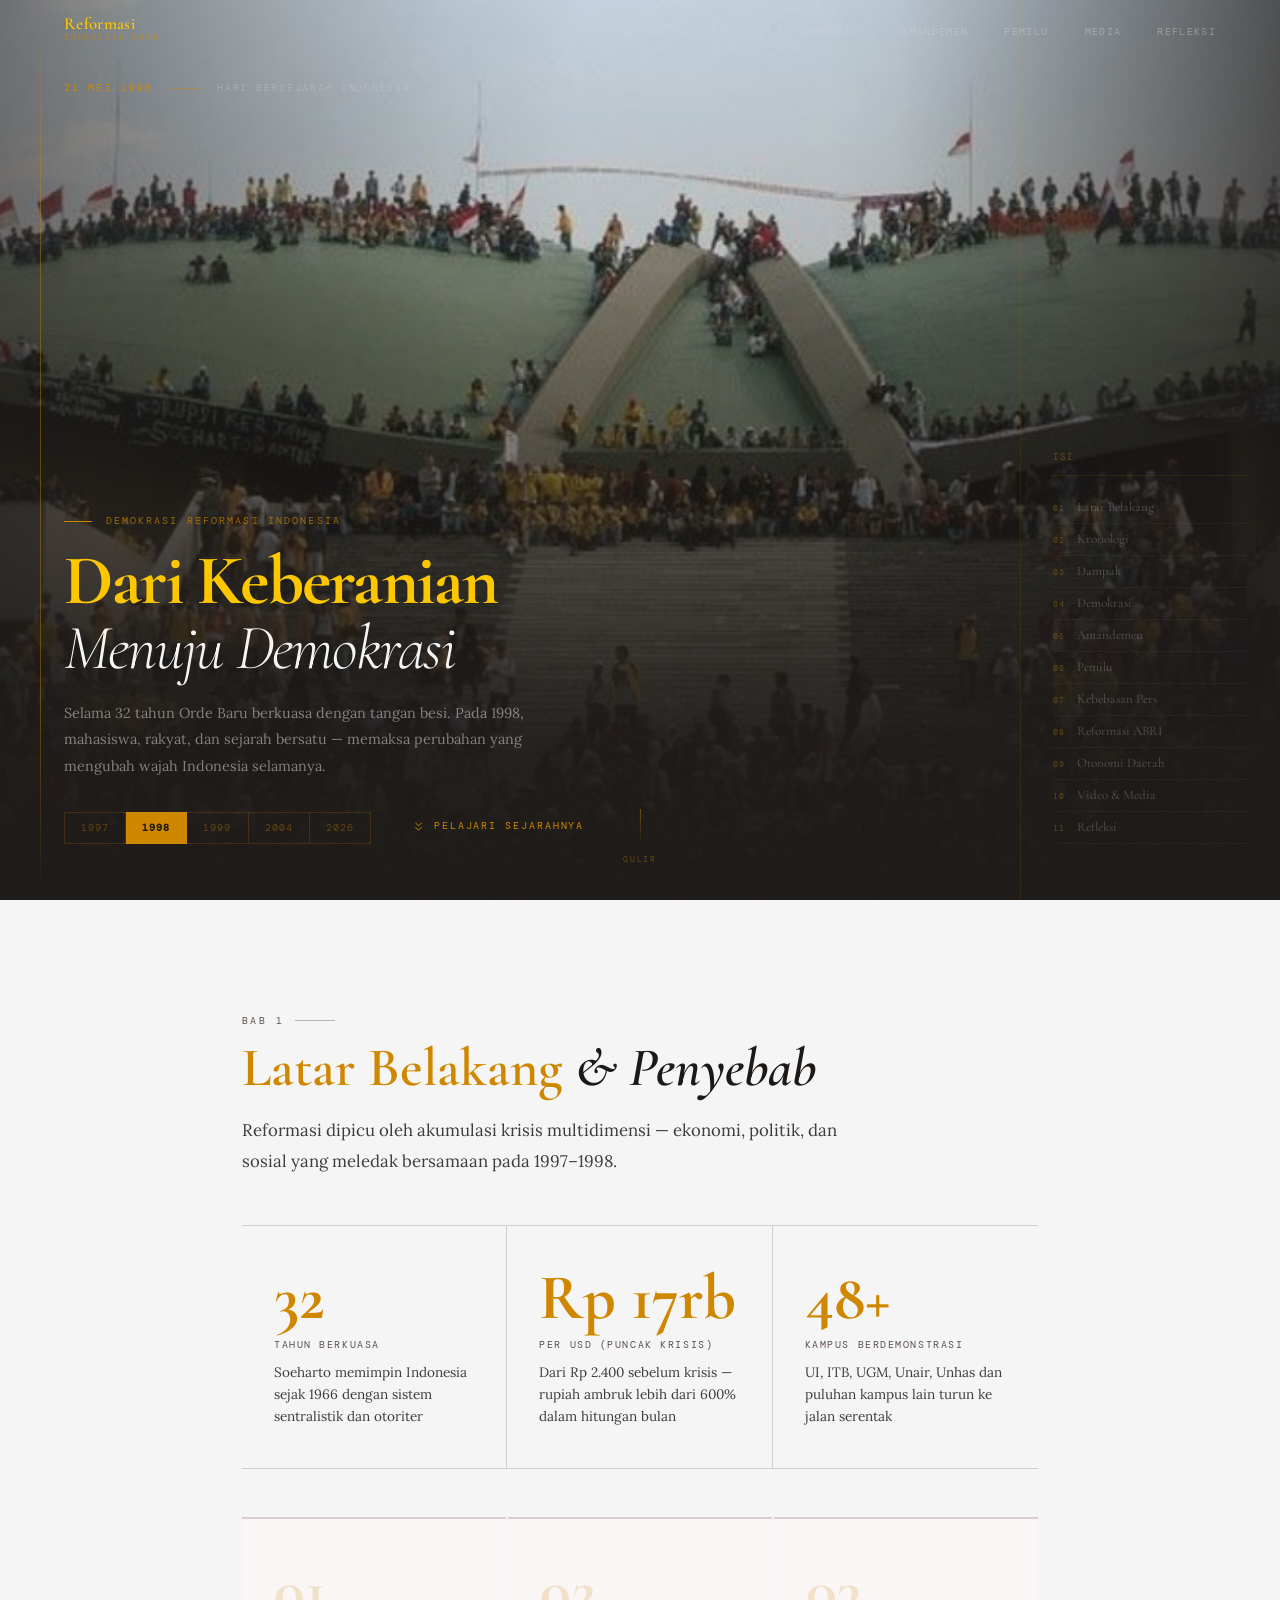
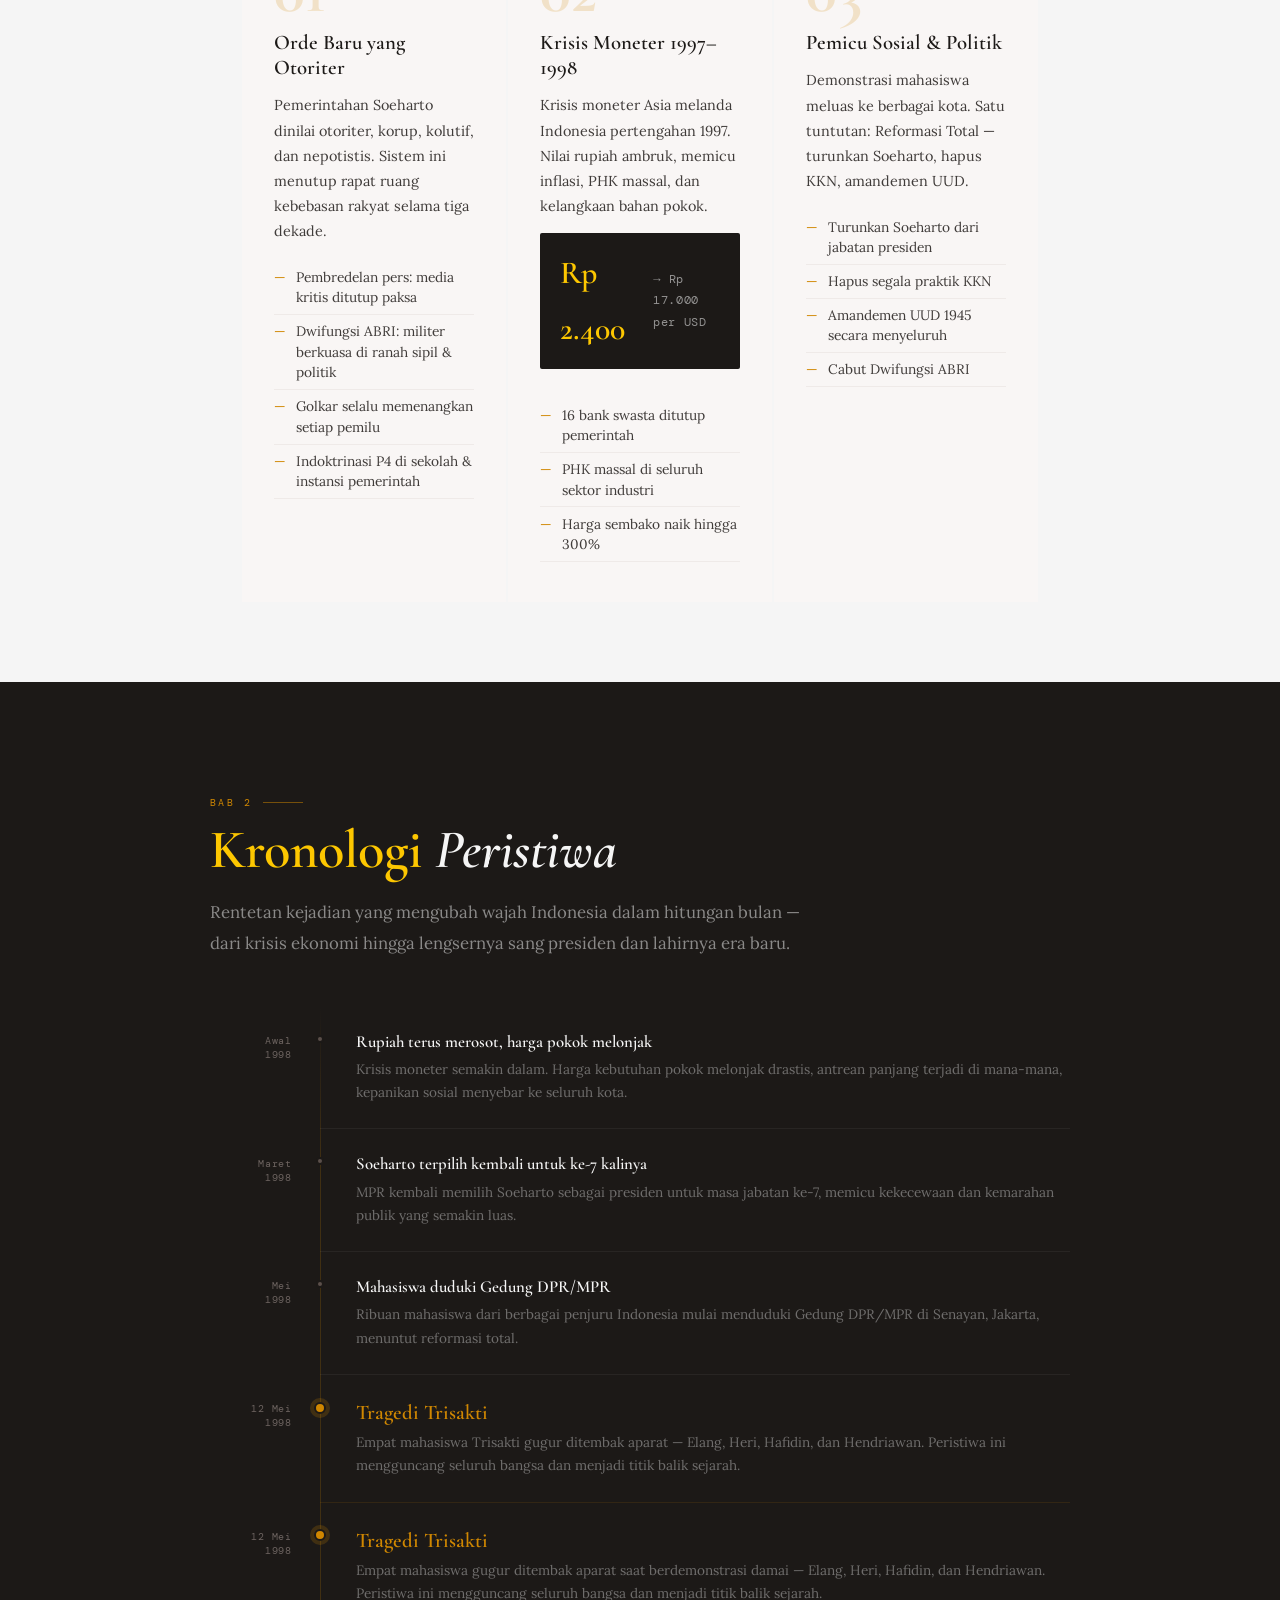
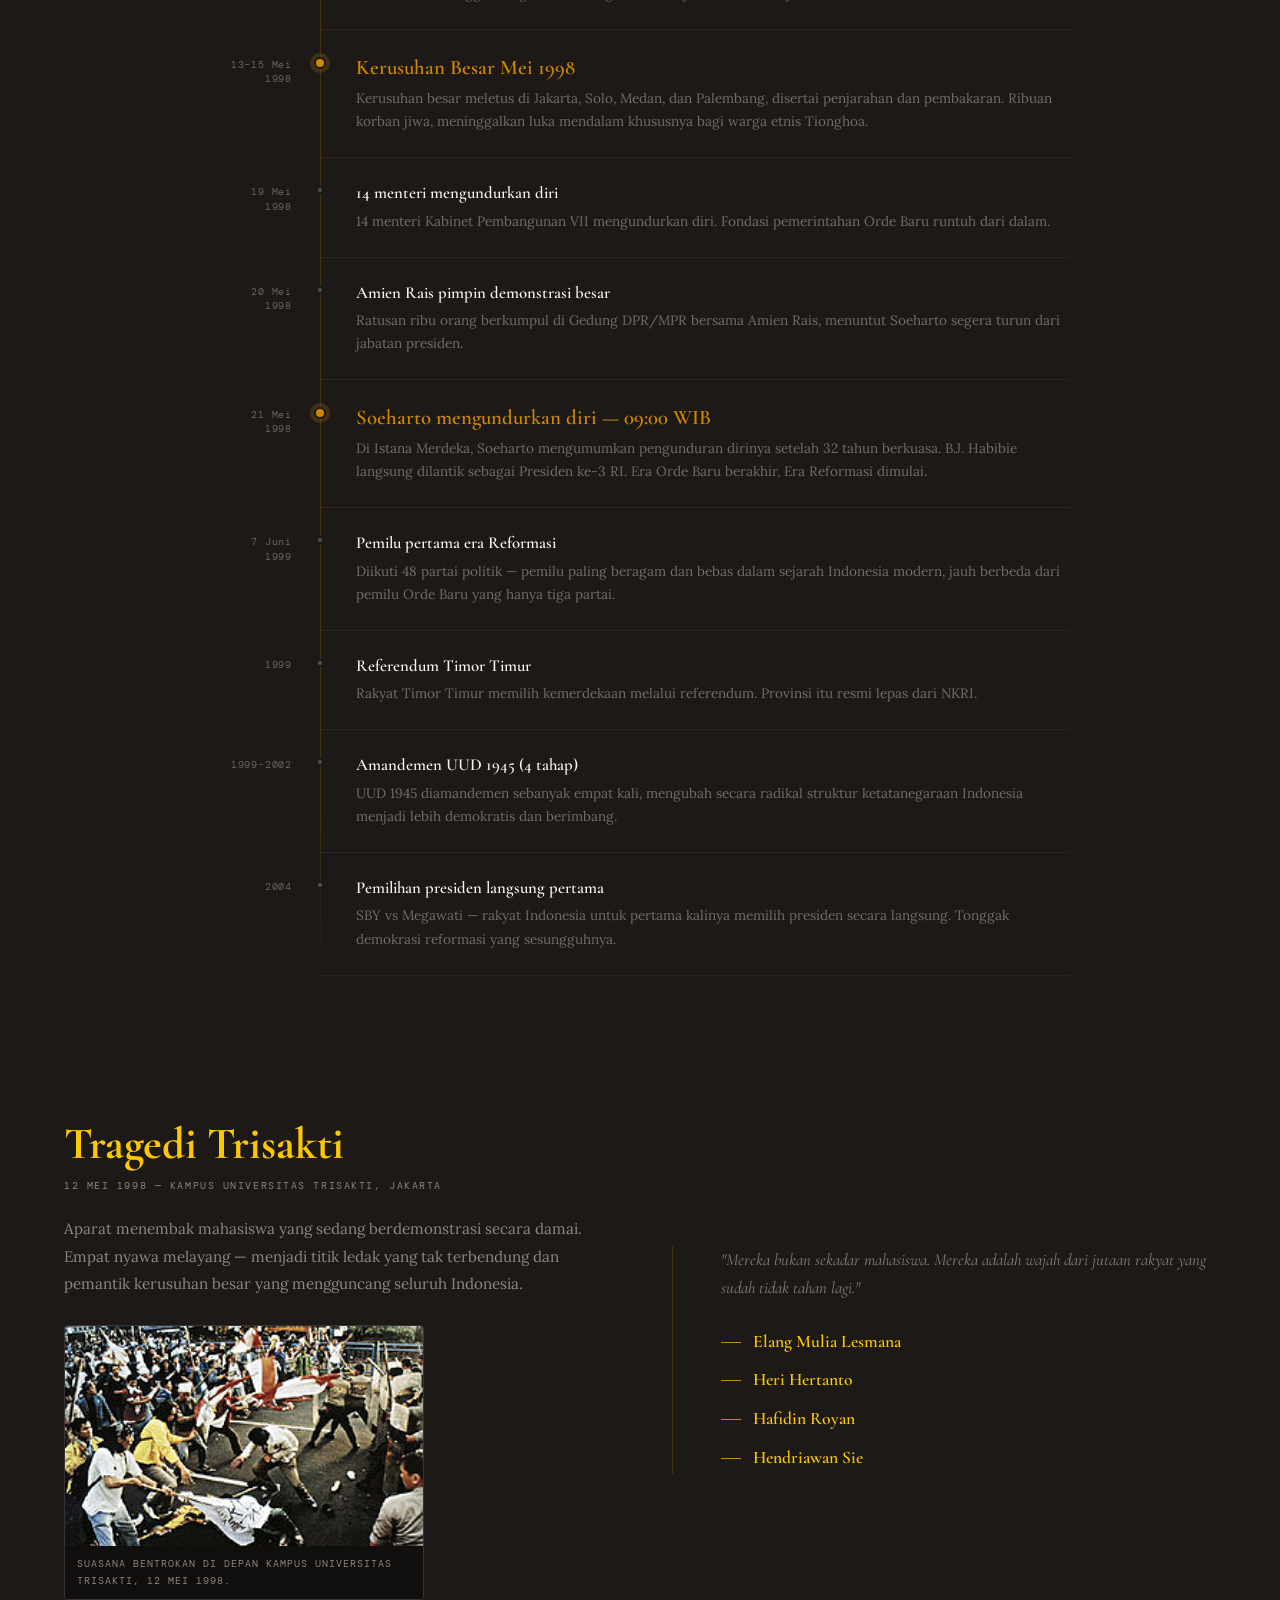
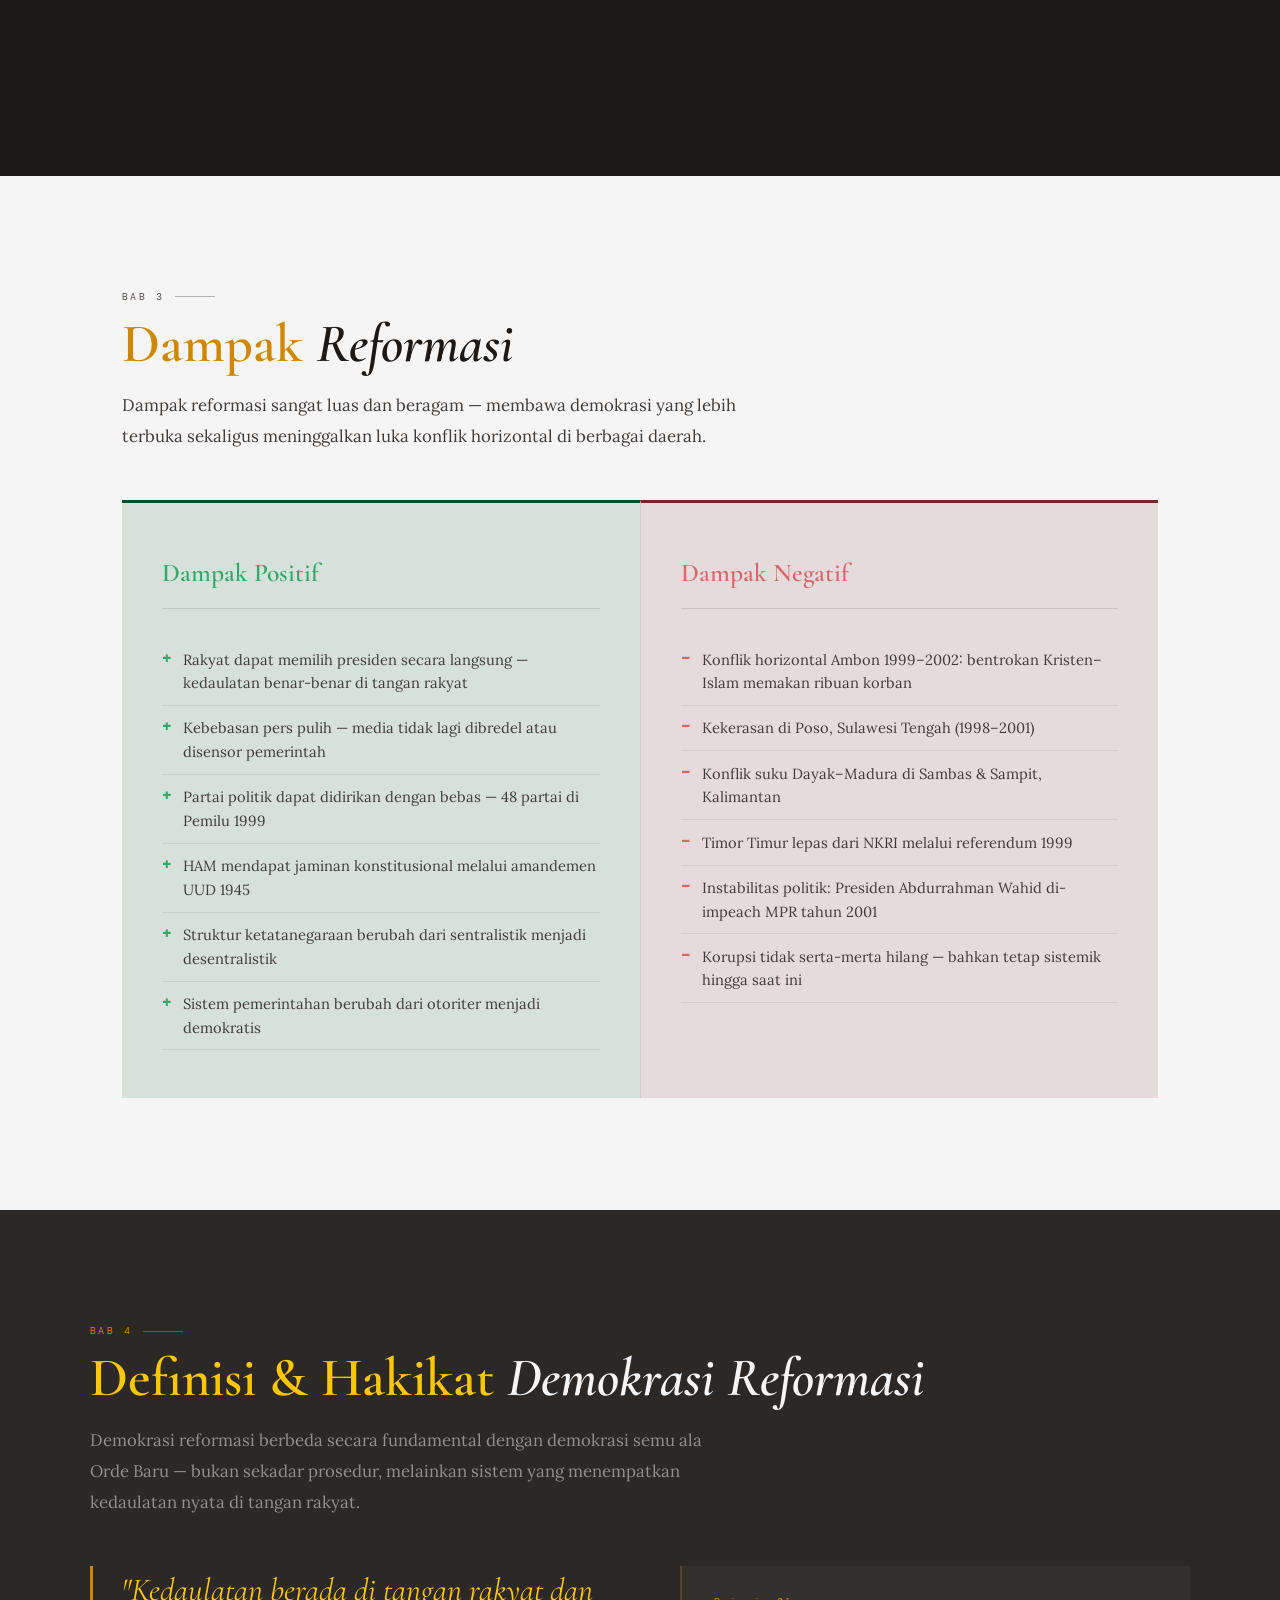
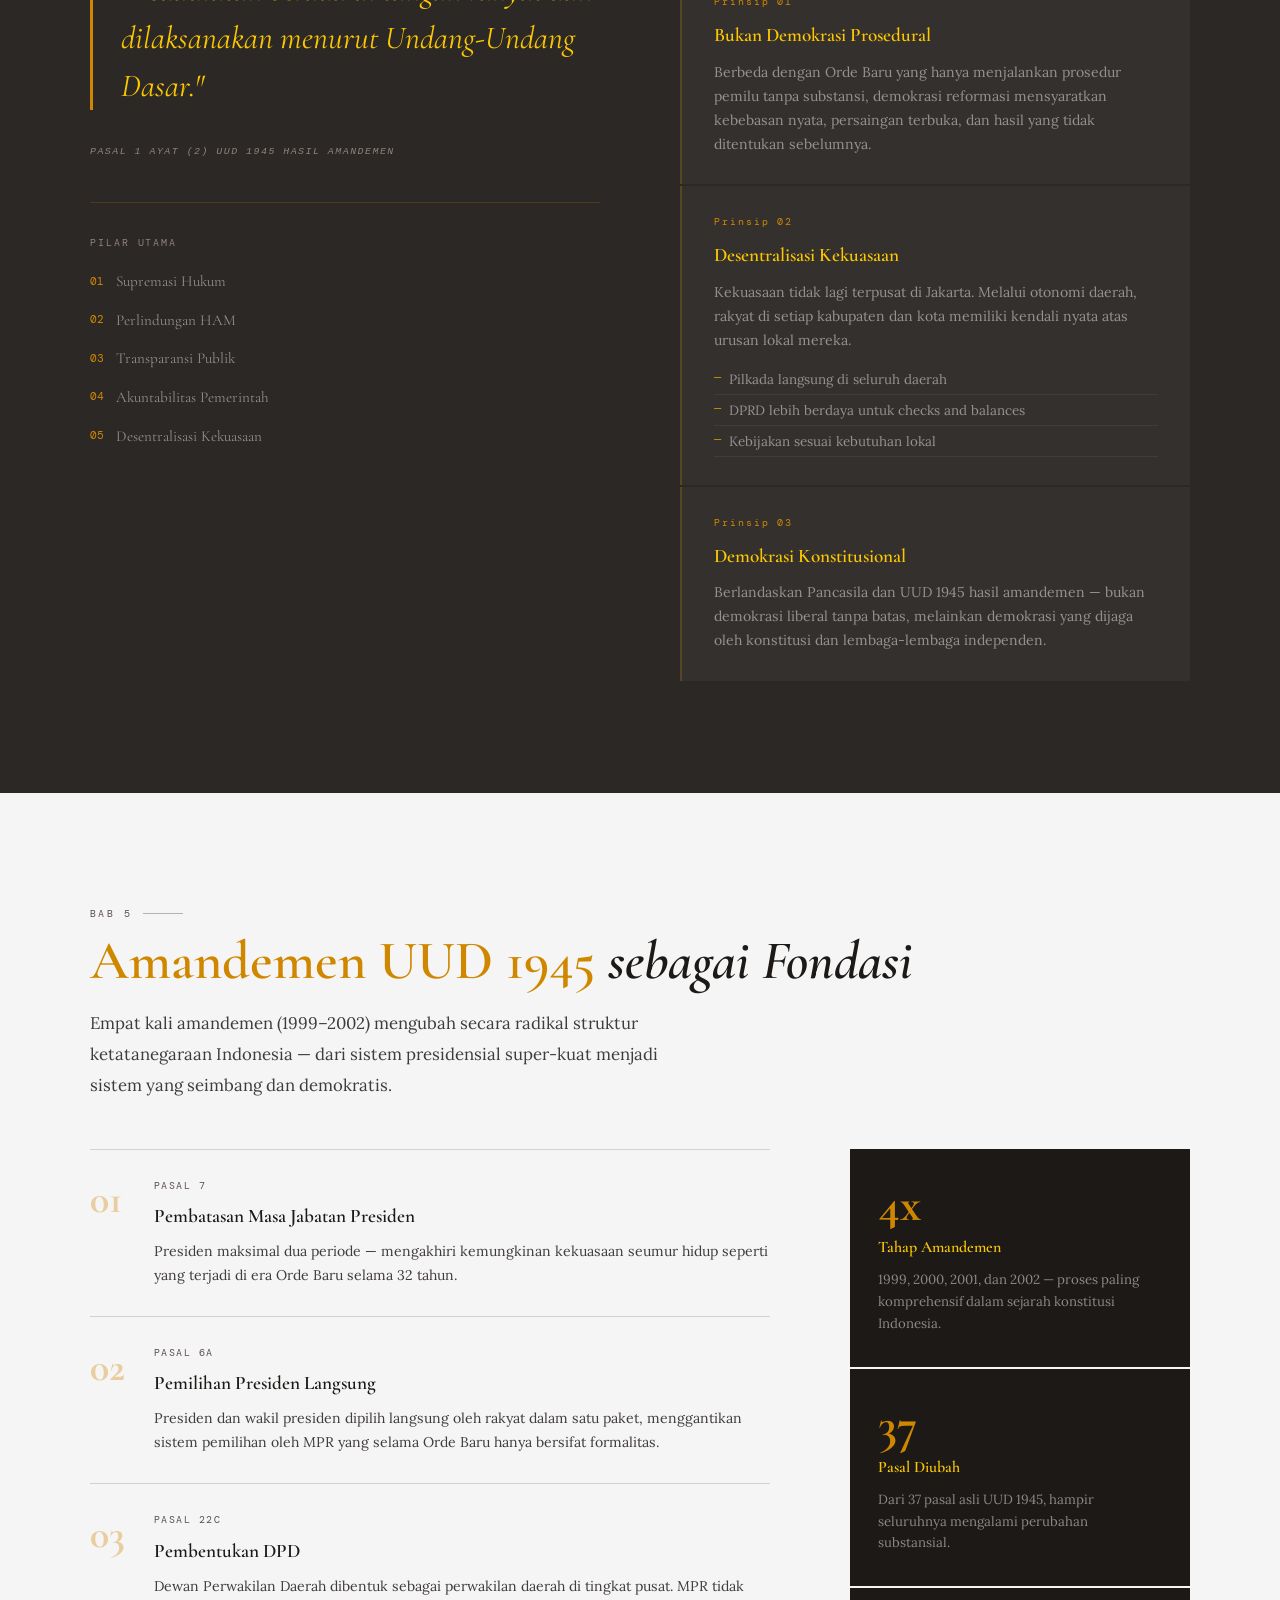
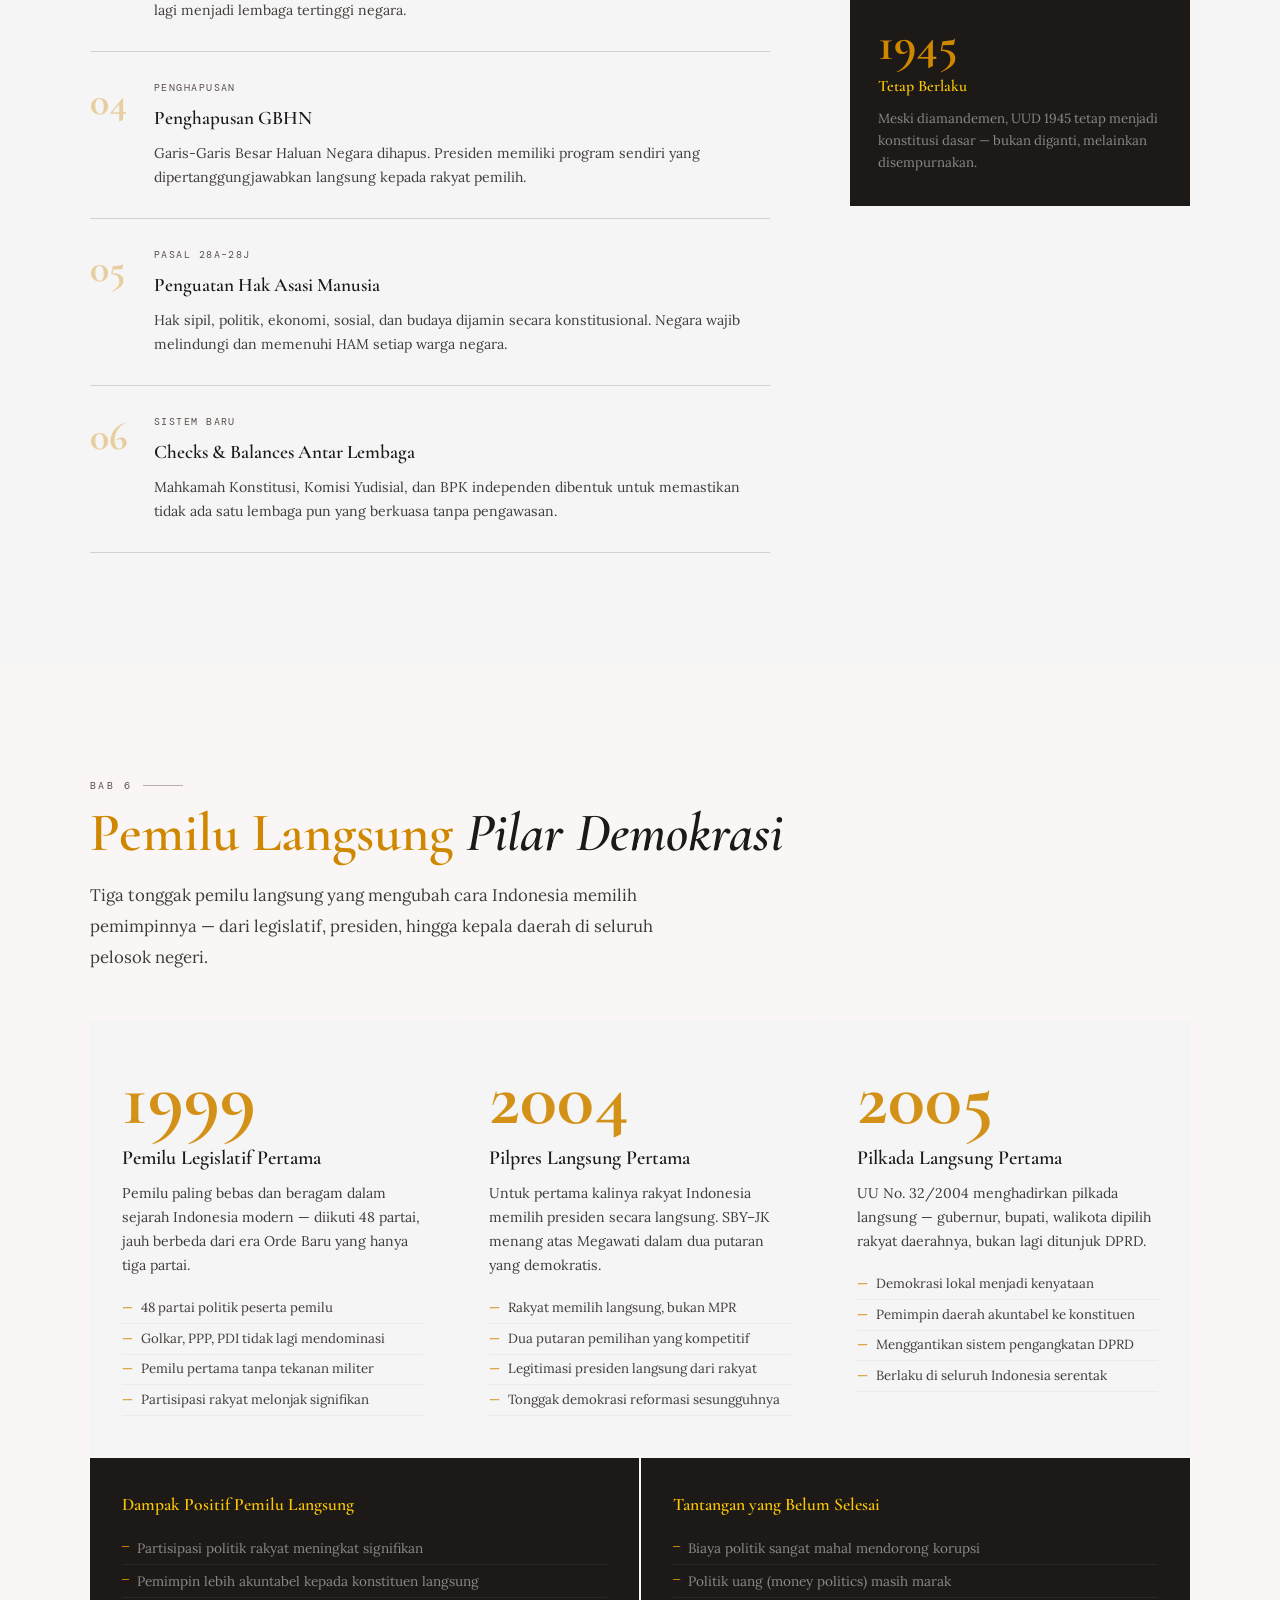
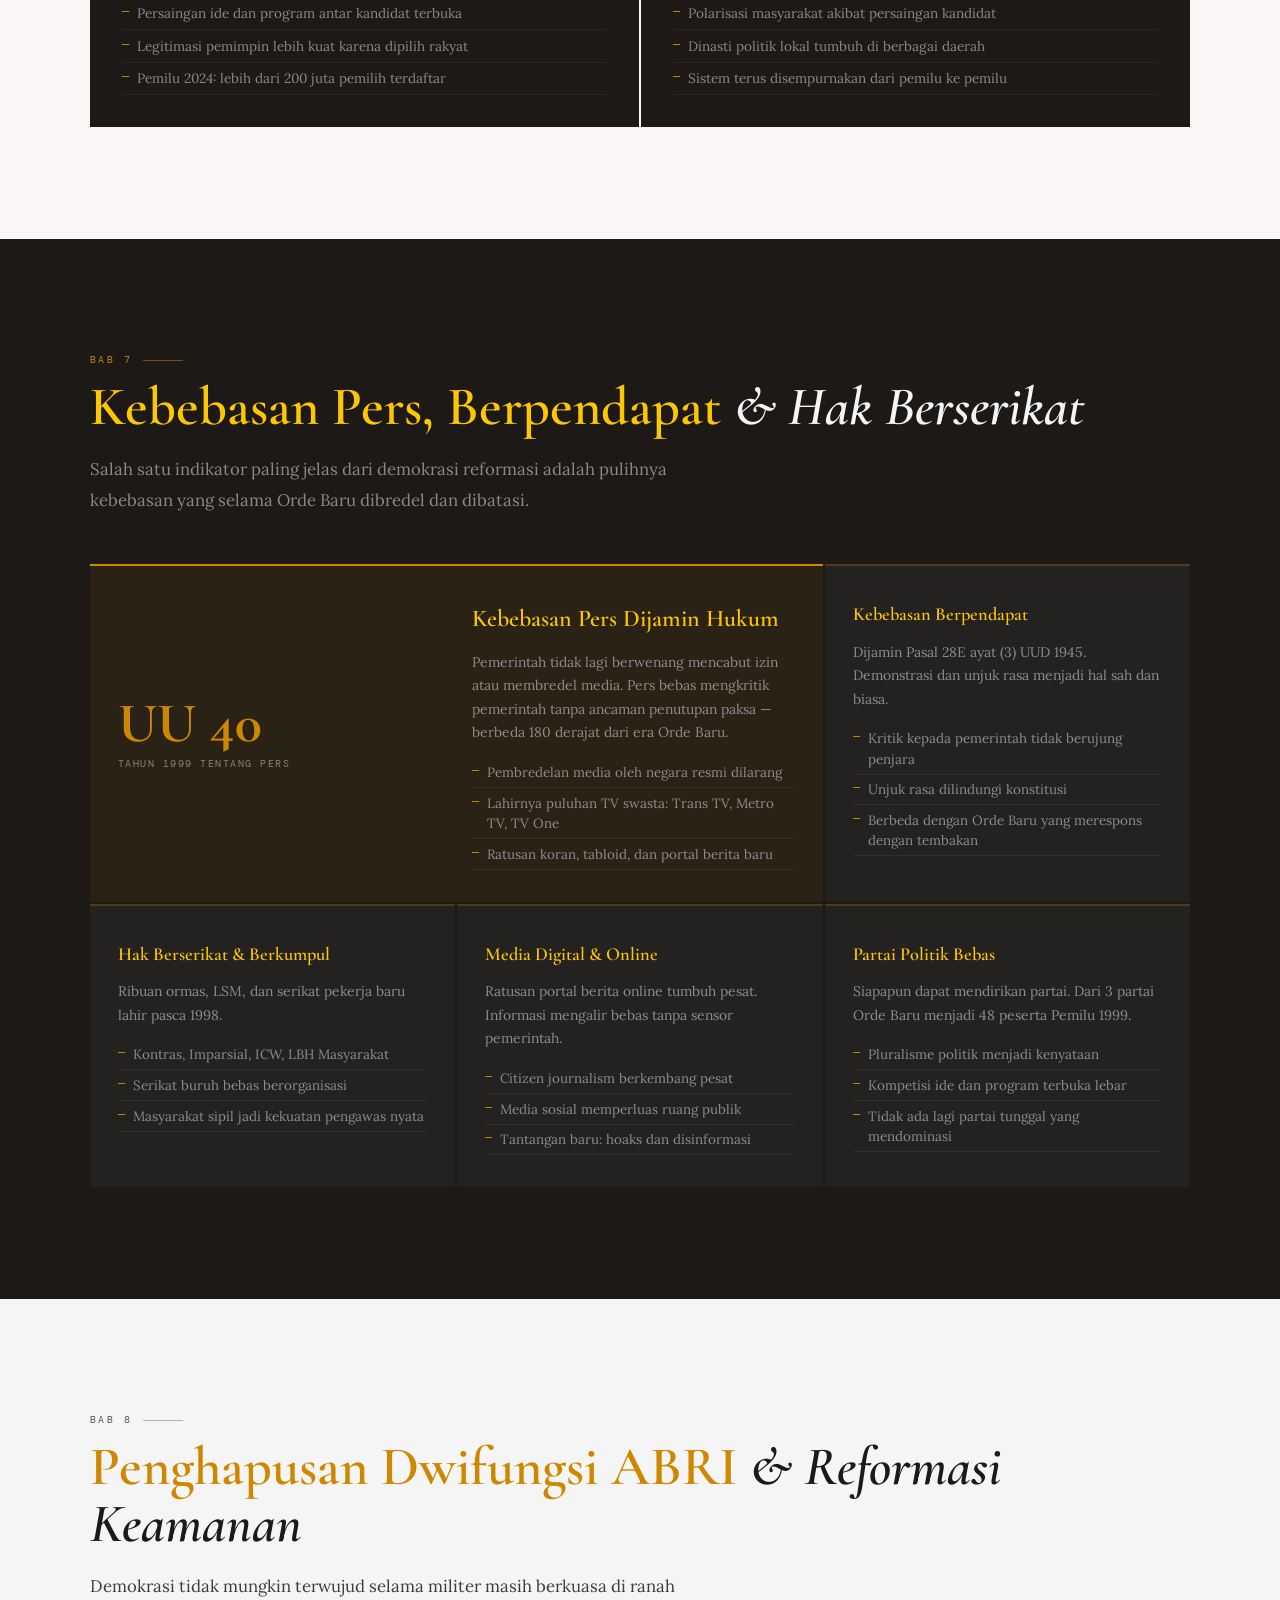
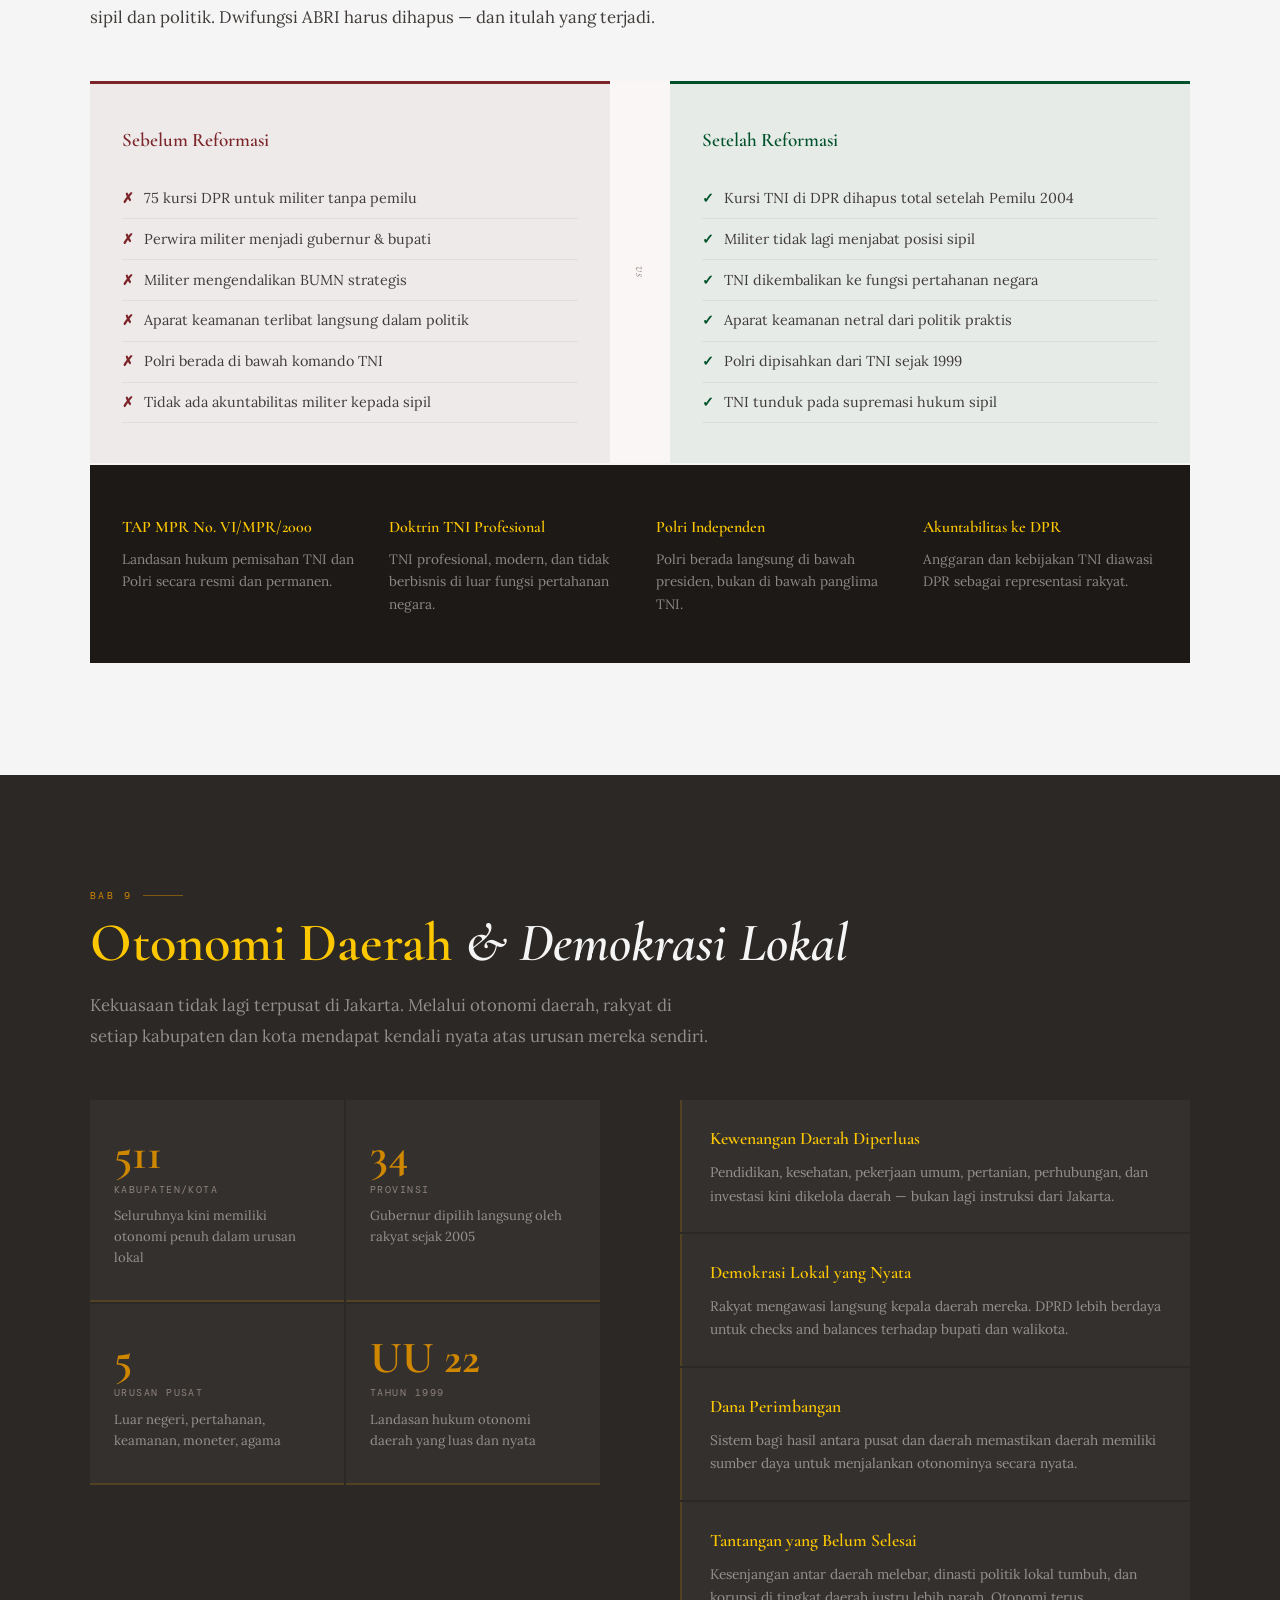
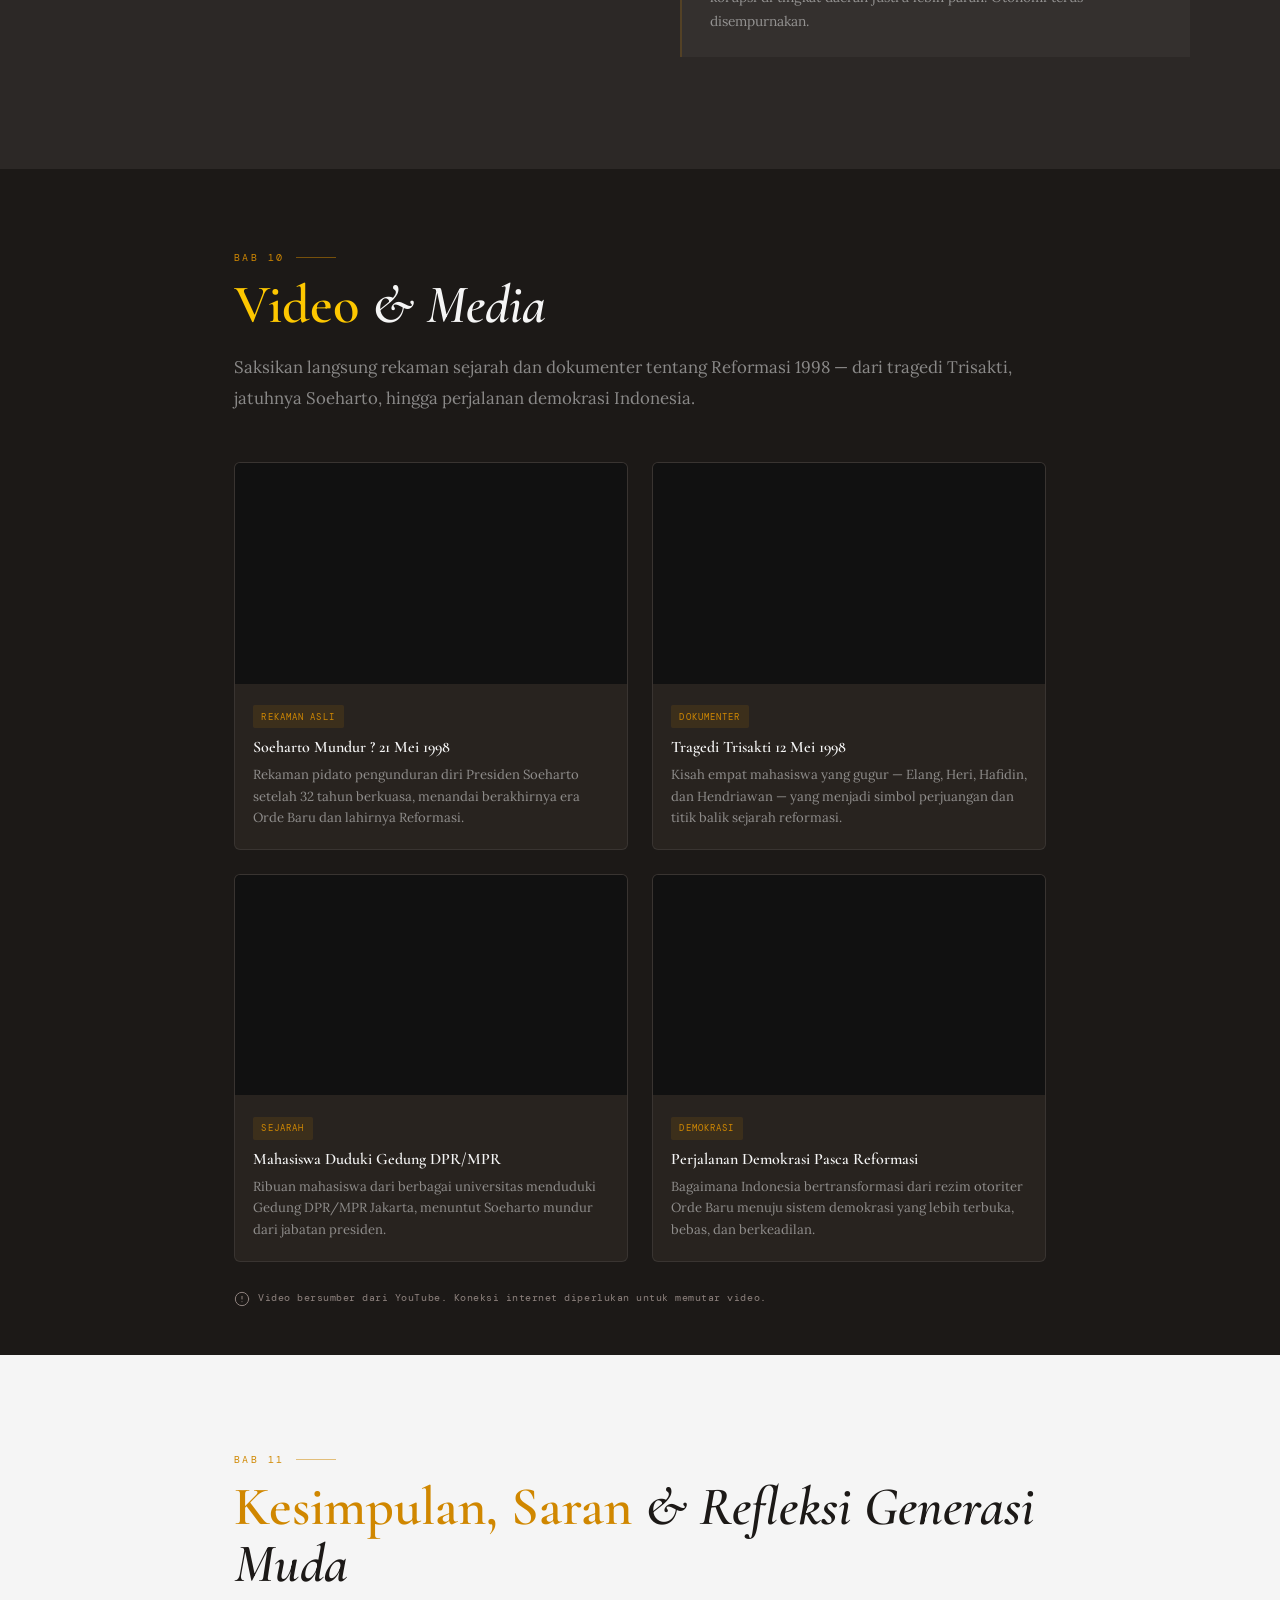
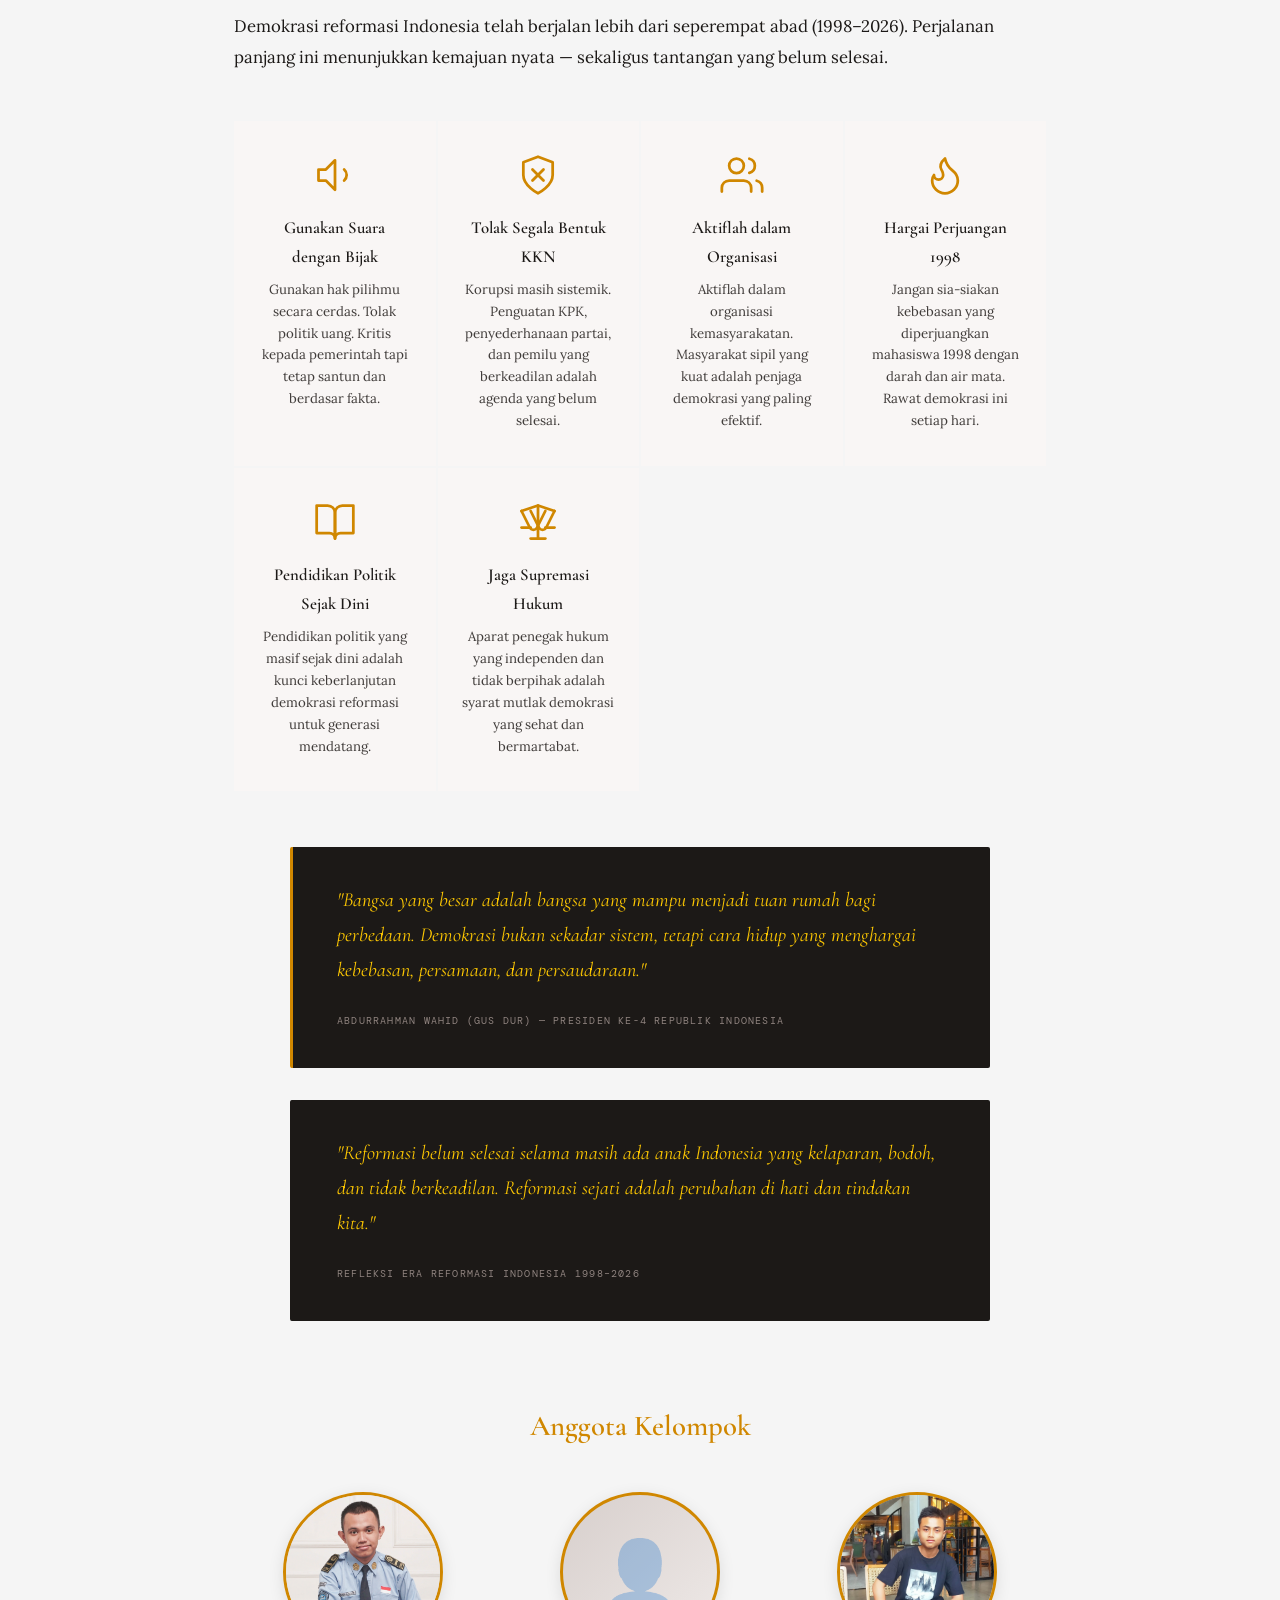
==== commit 11a1f9f4: "Update: Add mobile hamburger menu, fix spacing between sections, and add fade-in animations to all s" ====
--- a/index.html
+++ b/index.html
@@ -3,7 +3,7 @@
 <head>
 <meta charset="UTF-8">
 <meta name="viewport" content="width=device-width, initial-scale=1.0">
-<title>Demokrasi Reformasi Indonesia 1998 — Sejarah Perubahan Bangsa</title>
+<title>Demokrasi Reformasi Indonesia 1998 ? Sejarah Perubahan Bangsa</title>
 <link rel="preconnect" href="https://fonts.googleapis.com">
 <link href="https://fonts.googleapis.com/css2?family=Cormorant+Garamond:ital,wght@0,300;0,400;0,600;0,700;1,300;1,400;1,600&family=Lora:ital,wght@0,400;0,500;1,400&family=DM+Mono:wght@400;500&display=swap" rel="stylesheet">
 <link rel="stylesheet" href="css/base.css">
@@ -14,6 +14,7 @@
 <link rel="stylesheet" href="css/layouts.css">
 <link rel="stylesheet" href="css/interactions.css">
 <link rel="stylesheet" href="css/dampak.css"><link rel="stylesheet" href="css/kesimpulan.css">
+<link rel="stylesheet" href="css/video.css">
 <link rel="stylesheet" href="css/footer.css">
 </head>
 <body>
@@ -21,12 +22,21 @@
 <!-- NAV -->
 <nav>
   <a class="nav-logo" href="#"><span class="logo-main">Reformasi</span><span class="logo-sub">Indonesia 1998</span></a>
+  
+  <!-- Hamburger Button -->
+  <button class="nav-hamburger" aria-label="Toggle menu">
+    <span></span>
+    <span></span>
+    <span></span>
+  </button>
+  
   <ul class="nav-links">
     <li><a href="#latar">Latar Belakang</a></li>
     <li><a href="#timeline">Kronologi</a></li>
     <li><a href="#demokrasi">Demokrasi</a></li>
     <li><a href="#amandemen">Amandemen</a></li>
     <li><a href="#pemilu">Pemilu</a></li>
+    <li><a href="#video-media">Media</a></li>
     <li><a href="#kesimpulan">Refleksi</a></li>
   </ul>
 </nav>
@@ -45,7 +55,7 @@
     <span class="hero-topbar-label">Hari Bersejarah Indonesia</span>
   </div>
 
-  <!-- Main content — bottom left -->
+  <!-- Main content ? bottom left -->
   <div class="hero-content">
 
     <!-- Eyebrow -->
@@ -96,7 +106,8 @@
       <li><a href="#pers"><span class="idx-num">07</span><span class="idx-title">Kebebasan Pers</span></a></li>
       <li><a href="#abri"><span class="idx-num">08</span><span class="idx-title">Reformasi ABRI</span></a></li>
       <li><a href="#otonomi"><span class="idx-num">09</span><span class="idx-title">Otonomi Daerah</span></a></li>
-      <li><a href="#kesimpulan"><span class="idx-num">10</span><span class="idx-title">Refleksi</span></a></li>
+      <li><a href="#video-media"><span class="idx-num">10</span><span class="idx-title">Video &amp; Media</span></a></li>
+      <li><a href="#kesimpulan"><span class="idx-num">11</span><span class="idx-title">Refleksi</span></a></li>
     </ol>
   </div>
 
@@ -220,7 +231,7 @@
         </div>
       </div>
 
-      <!-- TRAGEDI TRISAKTI — highlight item -->
+      <!-- TRAGEDI TRISAKTI ? highlight item -->
       <div class="tl-item highlight">
         <div class="tl-date">12 Mei<br>1998</div>
         <div class="tl-dot"></div>
@@ -296,12 +307,16 @@
     </div>
   </div>
 
-  <!-- Tragedi full-bleed callout — inside Bab 2 -->
+  <!-- Tragedi full-bleed callout ? inside Bab 2 -->
   <div class="tragedi-block fade-in">
     <div class="tragedi-block-left">
       <h3>Tragedi Trisakti</h3>
       <div class="date">12 MEI 1998 &mdash; KAMPUS UNIVERSITAS TRISAKTI, JAKARTA</div>
       <p>Aparat menembak mahasiswa yang sedang berdemonstrasi secara damai. Empat nyawa melayang &mdash; menjadi titik ledak yang tak terbendung dan pemantik kerusuhan besar yang mengguncang seluruh Indonesia.</p>
+      <figure class="tragedi-foto">
+        <img src="images/trisakti-1998.jpg" alt="Kerusuhan Tragedi Trisakti 12 Mei 1998 ? mahasiswa bentrok dengan aparat di depan kampus Universitas Trisakti, Jakarta" loading="lazy">
+        <figcaption>Suasana bentrokan di depan Kampus Universitas Trisakti, 12 Mei 1998.</figcaption>
+      </figure>
     </div>
     <div class="tragedi-block-right">
       <p>"Mereka bukan sekadar mahasiswa. Mereka adalah wajah dari jutaan rakyat yang sudah tidak tahan lagi."</p>
@@ -726,10 +741,105 @@
   </div>
 </section>
 
+<!-- BAB 10: VIDEO & MEDIA -->
+<section id="video-media">
+  <div class="container">
+    <div class="section-label">Bab 10</div>
+    <h2 class="section-heading fade-in">Video <em>&amp; Media</em></h2>
+    <p class="lead-text fade-in">Saksikan langsung rekaman sejarah dan dokumenter tentang Reformasi 1998 &mdash; dari tragedi Trisakti, jatuhnya Soeharto, hingga perjalanan demokrasi Indonesia.</p>
+
+    <div class="video-grid fade-in">
+
+      <!-- Video 1: Soeharto Mundur 21 Mei 1998 (rekaman asli pidato pengunduran diri) -->
+      <div class="video-card">
+        <div class="video-wrap">
+          <iframe
+            src="https://www.youtube.com/embed/FtfUYMwvE5U?si=0c5D2C3gHoWwvlUD"
+            title="Soeharto Mundur ? Pidato Pengunduran Diri 21 Mei 1998"
+            frameborder="0"
+            allow="accelerometer; autoplay; clipboard-write; encrypted-media; gyroscope; picture-in-picture"
+            allowfullscreen
+            loading="lazy">
+          </iframe>
+        </div>
+        <div class="video-info">
+          <span class="video-tag">Rekaman Asli</span>
+          <h4>Soeharto Mundur ? 21 Mei 1998</h4>
+          <p>Rekaman pidato pengunduran diri Presiden Soeharto setelah 32 tahun berkuasa, menandai berakhirnya era Orde Baru dan lahirnya Reformasi.</p>
+        </div>
+      </div>
+
+      <!-- Video 2: Tragedi Trisakti -->
+      <div class="video-card">
+        <div class="video-wrap">
+          <iframe
+            src="https://www.youtube.com/embed/uFvK2vjNkrY?si=dkwr3PzX_eKrxQSk"
+            title="Tragedi Trisakti 12 Mei 1998 ? Dokumenter"
+            frameborder="0"
+            allow="accelerometer; autoplay; clipboard-write; encrypted-media; gyroscope; picture-in-picture"
+            allowfullscreen
+            loading="lazy">
+          </iframe>
+        </div>
+        <div class="video-info">
+          <span class="video-tag">Dokumenter</span>
+          <h4>Tragedi Trisakti 12 Mei 1998</h4>
+          <p>Kisah empat mahasiswa yang gugur &mdash; Elang, Heri, Hafidin, dan Hendriawan &mdash; yang menjadi simbol perjuangan dan titik balik sejarah reformasi.</p>
+        </div>
+      </div>
+
+      <!-- Video 3: Mahasiswa Duduki Gedung DPR/MPR -->
+      <div class="video-card">
+        <div class="video-wrap">
+          <iframe
+            src="https://www.youtube.com/embed/7TF3TW35nRM?si=7nL4D416pr1hUyAr"
+            title="Mahasiswa Duduki Gedung DPR/MPR ? Mei 1998"
+            frameborder="0"
+            allow="accelerometer; autoplay; clipboard-write; encrypted-media; gyroscope; picture-in-picture"
+            allowfullscreen
+            loading="lazy">
+          </iframe>
+        </div>
+        <div class="video-info">
+          <span class="video-tag">Sejarah</span>
+          <h4>Mahasiswa Duduki Gedung DPR/MPR</h4>
+          <p>Ribuan mahasiswa dari berbagai universitas menduduki Gedung DPR/MPR Jakarta, menuntut Soeharto mundur dari jabatan presiden.</p>
+        </div>
+      </div>
+
+      <!-- Video 4: Perjalanan Demokrasi Indonesia -->
+      <div class="video-card">
+        <div class="video-wrap">
+          <iframe
+            src="https://www.youtube.com/embed/zMBr6FPgo3E?si=663GAlTdcVkz16uE"
+            title="Perjalanan Demokrasi Indonesia Pasca Reformasi 1998"
+            frameborder="0"
+            allow="accelerometer; autoplay; clipboard-write; encrypted-media; gyroscope; picture-in-picture"
+            allowfullscreen
+            loading="lazy">
+          </iframe>
+        </div>
+        <div class="video-info">
+          <span class="video-tag">Demokrasi</span>
+          <h4>Perjalanan Demokrasi Pasca Reformasi</h4>
+          <p>Bagaimana Indonesia bertransformasi dari rezim otoriter Orde Baru menuju sistem demokrasi yang lebih terbuka, bebas, dan berkeadilan.</p>
+        </div>
+      </div>
+
+    </div>
+
+    <div class="video-note fade-in">
+      <svg viewBox="0 0 24 24" fill="none" stroke="currentColor" stroke-width="1.5" stroke-linecap="round" stroke-linejoin="round" width="16" height="16"><circle cx="12" cy="12" r="10"/><line x1="12" y1="8" x2="12" y2="12"/><line x1="12" y1="16" x2="12.01" y2="16"/></svg>
+      Video bersumber dari YouTube. Koneksi internet diperlukan untuk memutar video.
+    </div>
+  </div>
+
+
+
 <!-- BAB 10: KESIMPULAN & REFLEKSI -->
 <section id="kesimpulan">
   <div class="container">
-    <div class="section-label">Bab 10</div>
+    <div class="section-label fade-in">Bab 11</div>
     <h2 class="section-heading fade-in">Kesimpulan, Saran <em>&amp; Refleksi Generasi Muda</em></h2>
     <p class="lead-text fade-in">Demokrasi reformasi Indonesia telah berjalan lebih dari seperempat abad (1998&ndash;2026). Perjalanan panjang ini menunjukkan kemajuan nyata &mdash; sekaligus tantangan yang belum selesai.</p>
 
@@ -779,15 +889,125 @@
       </blockquote>
       <cite>Refleksi Era Reformasi Indonesia 1998&ndash;2026</cite>
     </div>
+
+    <!-- Anggota Kelompok -->
+    <div class="team-section fade-in">
+      <h3 class="team-title">Anggota Kelompok</h3>
+      <div class="team-grid">
+        <div class="team-member fade-in">
+          <div class="team-photo">
+            <img src="images/ashraf.jpg" alt="Ashraf Nauval Rasya" onerror="this.style.display='none'; this.parentElement.classList.add('no-image');">
+          </div>
+          <h4 class="team-name">Ashraf Nauval Rasya</h4>
+          <p class="team-number">(7)</p>
+        </div>
+        <div class="team-member fade-in">
+          <div class="team-photo">
+            <img src="images/dzulhad.jpg" alt="Dzulhad Bening Setiawan" onerror="this.style.display='none'; this.parentElement.classList.add('no-image');">
+          </div>
+          <h4 class="team-name">Dzulhad Bening Setiawan</h4>
+          <p class="team-number">(13)</p>
+        </div>
+        <div class="team-member fade-in">
+          <div class="team-photo">
+            <img src="images/ibnu.jpeg" alt="Muhammad Ibnu Alvariza" onerror="this.style.display='none'; this.parentElement.classList.add('no-image');">
+          </div>
+          <h4 class="team-name">Muhammad Ibnu Alvariza</h4>
+          <p class="team-number">(24)</p>
+        </div>
+      </div>
+      <p class="team-intro fade-in">Website ini disusun oleh siswa kelas XI SMKN 7 Semarang sebagai tugas mata pelajaran Sejarah Indonesia.</p>
+    </div>
+
   </div>
 </section>
 
 <!-- FOOTER -->
 <footer>
-  <div class="logo">Demokrasi Reformasi</div>
-  <div class="footer-divider"></div>
-  <p>Materi Website: Demokrasi Reformasi Indonesia 1998&ndash;2026</p>
-  <p style="margin-top:0.5rem">Disusun berdasarkan sumber sejarah primer dan sekunder</p>
+  <div class="footer-inner">
+
+    <!-- Kolom 1: Brand & Deskripsi -->
+    <div class="footer-col footer-brand">
+      <div class="footer-logo">Reformasi<span>Indonesia 1998</span></div>
+      <p class="footer-about">
+        Website ini menyajikan dokumentasi sejarah Demokrasi Reformasi Indonesia 1998 &mdash;
+        dari latar belakang krisis, kronologi peristiwa, hingga dampak jangka panjang bagi
+        kehidupan demokrasi bangsa. Disusun sebagai bahan pembelajaran sejarah yang
+        komprehensif dan berbasis sumber primer.
+      </p>
+      <div class="footer-tags">
+        <span>Reformasi 1998</span>
+        <span>Demokrasi</span>
+        <span>Sejarah Indonesia</span>
+      </div>
+    </div>
+
+    <!-- Kolom 2: Navigasi Cepat -->
+    <div class="footer-col footer-nav-col">
+      <h4 class="footer-col-title">Navigasi</h4>
+      <div class="footer-nav-grid">
+        <ul class="footer-nav">
+          <li><a href="#latar">Latar Belakang</a></li>
+          <li><a href="#timeline">Kronologi</a></li>
+          <li><a href="#dampak">Dampak Reformasi</a></li>
+          <li><a href="#demokrasi">Demokrasi</a></li>
+          <li><a href="#amandemen">Amandemen UUD</a></li>
+          <li><a href="#pemilu">Pemilu Langsung</a></li>
+        </ul>
+        <ul class="footer-nav">
+          <li><a href="#pers">Kebebasan Pers</a></li>
+          <li><a href="#abri">Reformasi ABRI</a></li>
+          <li><a href="#otonomi">Otonomi Daerah</a></li>
+          <li><a href="#video-media">Video &amp; Media</a></li>
+          <li><a href="#kesimpulan">Refleksi</a></li>
+        </ul>
+      </div>
+    </div>
+
+    <!-- Kolom 3: Institusi -->
+    <div class="footer-col footer-institution">
+      <h4 class="footer-col-title">Tentang Proyek</h4>
+      <div class="footer-school-card">
+        <div class="footer-school-icon">
+          <img src="images/logo-smkn7.png" alt="Logo SMKN 7 Semarang" class="footer-school-logo">
+        </div>
+        <div>
+          <div class="footer-school-name">SMKN 7 Semarang</div>
+          <div class="footer-school-sub">Sekolah Menengah Kejuruan Negeri 7 Semarang</div>
+        </div>
+      </div>
+      <div class="footer-meta-list">
+        <div class="footer-meta-item">
+          <span class="footer-meta-label">Mata Pelajaran</span>
+          <span class="footer-meta-val">Sejarah Indonesia</span>
+        </div>
+        <div class="footer-meta-item">
+          <span class="footer-meta-label">Jenis Tugas</span>
+          <span class="footer-meta-val">Proyek Kelompok</span>
+        </div>
+        <div class="footer-meta-item">
+          <span class="footer-meta-label">Tahun</span>
+          <span class="footer-meta-val">2026</span>
+        </div>
+        <div class="footer-meta-item">
+          <span class="footer-meta-label">Topik</span>
+          <span class="footer-meta-val">Era Reformasi 1998</span>
+        </div>
+      </div>
+    </div>
+
+  </div><!-- /footer-inner -->
+
+  <!-- Bottom bar -->
+  <div class="footer-bottom">
+    <div class="footer-bottom-inner">
+      <span class="footer-copy">&copy; 2026 &mdash; Demokrasi Reformasi Indonesia. Dibuat untuk keperluan pendidikan.</span>
+      <span class="footer-bottom-right">
+        <span class="footer-dot-sep"></span>
+        SMKN 7 Semarang &mdash; Sejarah Kelompok
+      </span>
+    </div>
+  </div>
 </footer>
 
 <script src="js/main.js"></script>
--- a/css/base.css
+++ b/css/base.css
@@ -56,6 +56,8 @@
   color: var(--ink);
   line-height: 1.75;
   overflow-x: hidden;
+  margin: 0;
+  padding: 0;
 }
 
 /* ── Containers ── */
@@ -127,3 +129,45 @@
 ::-webkit-scrollbar { width: 4px; }
 ::-webkit-scrollbar-track { background: var(--n200); }
 ::-webkit-scrollbar-thumb { background: var(--t400); border-radius: 2px; }
+
+/* ── Mobile Responsive ── */
+@media (max-width: 768px) {
+  html { font-size: 15px; }
+  
+  .container, .container-wide {
+    padding-left: 1.5rem;
+    padding-right: 1.5rem;
+  }
+  
+  .section-heading {
+    font-size: clamp(1.8rem, 6vw, 2.5rem);
+  }
+  
+  .lead-text {
+    font-size: 0.95rem;
+    margin-bottom: 2rem;
+  }
+}
+
+@media (max-width: 480px) {
+  html { font-size: 14px; }
+  
+  .container, .container-wide {
+    padding-left: 1rem;
+    padding-right: 1rem;
+  }
+  
+  .section-heading {
+    font-size: clamp(1.5rem, 7vw, 2rem);
+    margin-bottom: 0.8rem;
+  }
+  
+  .lead-text {
+    font-size: 0.9rem;
+    line-height: 1.7;
+  }
+  
+  .section-label {
+    font-size: 0.58rem;
+  }
+}
--- a/css/nav.css
+++ b/css/nav.css
@@ -26,6 +26,7 @@
   flex-direction: column;
   line-height: 1;
   gap: 0.1rem;
+  z-index: 201;
 }
 
 .nav-logo .logo-main {
@@ -47,6 +48,48 @@
 }
 
 .nav-logo:hover .logo-main { color: var(--y600); }
+
+/* Hamburger Button */
+.nav-hamburger {
+  display: none;
+  flex-direction: column;
+  justify-content: space-around;
+  width: 28px;
+  height: 24px;
+  background: transparent;
+  border: none;
+  cursor: pointer;
+  padding: 0;
+  z-index: 201;
+  transition: transform 0.3s ease;
+}
+
+.nav-hamburger span {
+  width: 100%;
+  height: 2px;
+  background: var(--y400);
+  border-radius: 2px;
+  transition: all 0.3s ease;
+  transform-origin: center;
+}
+
+.nav-hamburger:hover span {
+  background: var(--y600);
+}
+
+/* Hamburger Animation */
+.nav-hamburger.active span:nth-child(1) {
+  transform: translateY(8px) rotate(45deg);
+}
+
+.nav-hamburger.active span:nth-child(2) {
+  opacity: 0;
+  transform: translateX(-20px);
+}
+
+.nav-hamburger.active span:nth-child(3) {
+  transform: translateY(-8px) rotate(-45deg);
+}
 
 /* Links */
 .nav-links {
@@ -81,7 +124,105 @@
 .nav-links a.active       { color: var(--y400); }
 .nav-links a.active::after { width: 100%; background: var(--y600); }
 
+/* Mobile Styles */
 @media (max-width: 768px) {
-  nav { padding: 0 1.5rem; }
-  .nav-links { display: none; }
-}
+  nav { 
+    padding: 0 1.5rem;
+    height: 56px;
+  }
+  
+  .nav-hamburger {
+    display: flex;
+  }
+  
+  /* Mobile Menu Overlay */
+  .nav-links::before {
+    content: '';
+    position: fixed;
+    top: 0;
+    left: 0;
+    width: 100vw;
+    height: 100vh;
+    background: oklch(0% 0 0 / 0.7);
+    backdrop-filter: blur(4px);
+    -webkit-backdrop-filter: blur(4px);
+    opacity: 0;
+    pointer-events: none;
+    transition: opacity 0.4s ease;
+    z-index: -1;
+  }
+  
+  .nav-links.active::before {
+    opacity: 1;
+    pointer-events: all;
+  }
+  
+  .nav-links {
+    position: fixed;
+    top: 0;
+    right: 0;
+    height: 100vh;
+    width: 280px;
+    flex-direction: column;
+    background: oklch(15% 0.006 56.043 / 0.98);
+    backdrop-filter: blur(20px);
+    -webkit-backdrop-filter: blur(20px);
+    padding: 80px 2rem 2rem;
+    gap: 0;
+    transform: translateX(100%);
+    transition: transform 0.4s cubic-bezier(0.4, 0, 0.2, 1);
+    box-shadow: -4px 0 24px oklch(0% 0 0 / 0.3);
+    border-left: 1px solid oklch(68.1% 0.162 75.834 / 0.15);
+    overflow-y: auto;
+  }
+  
+  .nav-links.active {
+    transform: translateX(0);
+  }
+  
+  .nav-links li {
+    width: 100%;
+    border-bottom: 1px solid oklch(68.1% 0.162 75.834 / 0.1);
+  }
+  
+  .nav-links a {
+    display: block;
+    padding: 1.2rem 0;
+    font-size: 0.7rem;
+    letter-spacing: 0.18em;
+    color: oklch(87% 0 0 / 0.65);
+  }
+  
+  .nav-links a::after {
+    display: none;
+  }
+  
+  .nav-links a:hover {
+    color: var(--y400);
+    padding-left: 0.5rem;
+  }
+  
+  .nav-links a.active {
+    color: var(--y600);
+    padding-left: 0.5rem;
+  }
+}
+
+@media (max-width: 480px) {
+  nav {
+    padding: 0 1rem;
+  }
+  
+  .nav-logo .logo-main {
+    font-size: 0.95rem;
+  }
+  
+  .nav-logo .logo-sub {
+    font-size: 0.48rem;
+  }
+  
+  .nav-links {
+    width: 260px;
+    padding: 70px 1.5rem 2rem;
+  }
+}
--- a/css/latar.css
+++ b/css/latar.css
@@ -103,3 +103,34 @@
   .latar-stats { grid-template-columns: 1fr; }
   .latar-stat { border-right: none; border-bottom: 1px solid var(--t200); }
 }
+
+/* Foto Tragedi Trisakti */
+.tragedi-foto {
+  margin-top: 1.75rem;
+  border-radius: 4px;
+  overflow: hidden;
+  border: 1px solid oklch(97% 0 0 / 0.12);
+  max-width: 360px;
+}
+.tragedi-foto img {
+  width: 100%;
+  height: 220px;
+  display: block;
+  object-fit: cover;
+  object-position: center 30%;
+  filter: grayscale(25%) contrast(1.05);
+  transition: filter 0.4s, transform 0.4s;
+}
+.tragedi-foto:hover img {
+  filter: grayscale(0%) contrast(1.05);
+  transform: scale(1.03);
+}
+.tragedi-foto figcaption {
+  font-family: var(--ff-mono);
+  font-size: 0.62rem;
+  letter-spacing: 0.1em;
+  text-transform: uppercase;
+  color: var(--t400);
+  padding: 0.55rem 0.75rem;
+  background: oklch(12% 0 0 / 0.5);
+}
--- a/css/dampak.css
+++ b/css/dampak.css
@@ -1,11 +1,11 @@
 ﻿/* ================================================================
    BAB 3: DAMPAK — Split screen 50/50 large text
    ================================================================ */
-#dampak { background: var(--s900); padding: 7rem 0; }
+#dampak { background: #f5f5f5; padding: 7rem 0; }
 #dampak .container-wide { padding: 0 2rem; }
-#dampak .section-heading { color: var(--y400); }
-#dampak .section-heading em { color: var(--n100); font-style: italic; }
-#dampak .lead-text { color: var(--on-dark-dim); }
+#dampak .section-heading { color: var(--y600, #b45309); }
+#dampak .section-heading em { color: var(--s900); font-style: italic; }
+#dampak .lead-text { color: var(--s700, #374151); }
 
 .dampak-cols {
   display: grid;
@@ -17,7 +17,7 @@
 
 .dampak-col { padding: 3rem 2.5rem; }
 .dampak-col.positif { background: oklch(38% 0.10 155 / 0.12); border-top: 3px solid var(--green); }
-.dampak-col.negatif { background: oklch(40% 0.12 22 / 0.12); border-top: 3px solid var(--red); border-left: 1px solid oklch(97% 0 0 / 0.05); }
+.dampak-col.negatif { background: oklch(40% 0.12 22 / 0.12); border-top: 3px solid var(--red); border-left: 1px solid oklch(20% 0 0 / 0.08); }
 
 .dampak-col h3 {
   font-family: var(--ff-display);
@@ -25,7 +25,7 @@
   font-weight: 600;
   margin-bottom: 1.75rem;
   padding-bottom: 0.75rem;
-  border-bottom: 1px solid oklch(97% 0 0 / 0.08);
+  border-bottom: 1px solid oklch(20% 0 0 / 0.12);
 }
 .dampak-col.positif h3 { color: oklch(65% 0.14 155); }
 .dampak-col.negatif h3 { color: oklch(65% 0.14 22); }
@@ -33,9 +33,9 @@
 .dampak-col ul { list-style: none; }
 .dampak-col ul li {
   font-size: 0.92rem;
-  color: var(--on-dark-dim);
+  color: var(--s700, #374151);
   padding: 0.65rem 0;
-  border-bottom: 1px solid oklch(97% 0 0 / 0.06);
+  border-bottom: 1px solid oklch(20% 0 0 / 0.08);
   display: flex;
   gap: 0.75rem;
   line-height: 1.6;
--- a/css/kesimpulan.css
+++ b/css/kesimpulan.css
@@ -2,9 +2,18 @@
    BAB 10: KESIMPULAN
    Layout: Light, full-width closing dengan nilai cards + quotes
    ================================================================ */
-#kesimpulan { background: var(--n100); padding: 7rem 2rem; }
-#kesimpulan .section-heading { color: var(--y600); }
-#kesimpulan .section-heading em { color: var(--ink); font-style: italic; }
+#kesimpulan { 
+  background: var(--n100); 
+  padding: 1rem 0 3rem;
+}
+
+#kesimpulan .container {
+  padding: 0 2rem;
+}
+
+#kesimpulan .section-heading { color: var(--y600) !important; }
+#kesimpulan .section-heading em { color: var(--ink) !important; font-style: italic; }
+#kesimpulan .lead-text { color: var(--ink) !important; }
 
 .nilai-grid {
   display: grid;
@@ -62,3 +71,88 @@
   text-transform: uppercase;
   font-style: normal;
 }
+
+/* ── Anggota Kelompok ── */
+.team-section {
+  margin: 5rem auto 0;
+  max-width: 800px;
+  text-align: center;
+}
+.team-intro {
+  font-size: 0.95rem;
+  color: var(--ink-muted);
+  line-height: 1.7;
+  margin-top: 2rem;
+  max-width: 600px;
+  margin-left: auto;
+  margin-right: auto;
+}
+.team-title {
+  font-family: var(--ff-display);
+  font-size: 1.8rem;
+  font-weight: 600;
+  color: var(--y600);
+  margin-bottom: 2.5rem;
+}
+.team-grid {
+  display: grid;
+  grid-template-columns: repeat(3, 1fr);
+  gap: 2rem;
+}
+.team-member {
+  text-align: center;
+}
+.team-photo {
+  width: 160px;
+  height: 160px;
+  margin: 0 auto 1rem;
+  border-radius: 50%;
+  overflow: hidden;
+  border: 3px solid var(--y600);
+  box-shadow: 0 4px 16px oklch(0% 0 0 / 0.1);
+  transition: transform 0.3s ease, box-shadow 0.3s ease;
+  background: linear-gradient(135deg, var(--t200) 0%, var(--t100) 100%);
+  display: flex;
+  align-items: center;
+  justify-content: center;
+  position: relative;
+}
+.team-photo.no-image::before {
+  content: '👤';
+  font-size: 4rem;
+  opacity: 0.3;
+}
+.team-member:hover .team-photo {
+  transform: translateY(-5px);
+  box-shadow: 0 8px 24px oklch(0% 0 0 / 0.15);
+}
+.team-photo img {
+  width: 100%;
+  height: 100%;
+  object-fit: cover;
+  position: absolute;
+  inset: 0;
+}
+.team-name {
+  font-family: var(--ff-display);
+  font-size: 1.1rem;
+  font-weight: 600;
+  color: var(--ink);
+  margin-bottom: 0.25rem;
+}
+.team-number {
+  font-family: var(--ff-mono);
+  font-size: 0.85rem;
+  color: var(--ink-muted);
+}
+
+@media (max-width: 768px) {
+  .team-grid {
+    grid-template-columns: 1fr;
+    gap: 2.5rem;
+  }
+  .team-photo {
+    width: 140px;
+    height: 140px;
+  }
+}
--- a/css/video.css
+++ b/css/video.css
@@ -0,0 +1,335 @@
+/* ================================================================
+   BAB 10: VIDEO & MEDIA
+   ================================================================ */
+#video-media {
+  background: #1C1917;
+}
+#video-media .container {
+  padding: 5rem 0 3rem;
+  padding-left: 1.5rem;
+  padding-right: 1.5rem;
+  
+}
+#video-media .section-label { color: var(--y600); }
+#video-media .section-label::after { background: var(--y600); opacity: 0.5; }
+#video-media .section-heading { color: var(--y400); }
+#video-media .section-heading em { color: var(--n100); font-style: italic; }
+#video-media .lead-text { color: var(--on-dark-dim); max-width: 100%; }
+
+/* ── Video grid ── */
+.video-grid {
+  display: grid;
+  grid-template-columns: repeat(2, 1fr);
+  gap: 1.5rem;
+  margin-top: 2.5rem;
+}
+
+/* ── Video card ── */
+.video-card {
+  background: #28231F;
+  border-radius: 6px;
+  overflow: hidden;
+  border: 1px solid oklch(97% 0 0 / 0.08);
+  transition: box-shadow 0.3s, transform 0.3s;
+}
+.video-card:hover {
+  box-shadow: 0 8px 32px oklch(0% 0 0 / 0.4);
+  transform: translateY(-3px);
+  border-color: oklch(97% 0 0 / 0.14);
+}
+.video-wrap {
+  position: relative;
+  width: 100%;
+  padding-top: 56.25%;
+  background: #111;
+}
+.video-wrap iframe {
+  position: absolute;
+  inset: 0;
+  width: 100%;
+  height: 100%;
+  border: none;
+}
+.video-info { padding: 1rem 1.1rem 1.25rem; }
+.video-tag {
+  display: inline-block;
+  font-family: var(--ff-mono);
+  font-size: 0.58rem;
+  letter-spacing: 0.12em;
+  text-transform: uppercase;
+  color: var(--y600);
+  background: oklch(68.1% 0.162 75.834 / 0.12);
+  padding: 0.2rem 0.55rem;
+  border-radius: 2px;
+  margin-bottom: 0.55rem;
+}
+.video-info h4 {
+  font-family: var(--ff-display);
+  font-size: 1rem;
+  font-weight: 600;
+  color: var(--n100);
+  margin-bottom: 0.4rem;
+  line-height: 1.3;
+}
+.video-info p {
+  font-size: 0.82rem;
+  color: var(--on-dark-dim);
+  line-height: 1.65;
+}
+.video-note {
+  display: flex;
+  align-items: flex-start;
+  gap: 0.5rem;
+  margin-top: 1.75rem;
+  font-family: var(--ff-mono);
+  font-size: 0.65rem;
+  letter-spacing: 0.05em;
+  color: var(--t400);
+  line-height: 1.5;
+}
+.video-note svg { flex-shrink: 0; color: var(--t400); margin-top: 1px; }
+
+/* ================================================================
+   GALERI FOTO — Grid Sederhana
+   ================================================================ */
+.gallery-wrap {
+  margin-top: 4rem;
+  padding-top: 3.5rem;
+  border-top: 1px solid oklch(97% 0 0 / 0.08);
+}
+
+/* Header */
+.gallery-header { margin-bottom: 2rem; }
+
+.gallery-eyebrow {
+  display: flex;
+  align-items: center;
+  gap: 0.65rem;
+  font-family: var(--ff-mono);
+  font-size: 0.62rem;
+  letter-spacing: 0.2em;
+  text-transform: uppercase;
+  color: var(--y600);
+  margin-bottom: 0.85rem;
+}
+.gallery-eyebrow-line {
+  display: inline-block;
+  width: 1.75rem;
+  height: 1px;
+  background: var(--y600);
+  opacity: 0.6;
+}
+.gallery-title {
+  font-family: var(--ff-display);
+  font-size: clamp(1.4rem, 5vw, 2.2rem);
+  font-weight: 600;
+  color: var(--y400);
+  line-height: 1.2;
+  margin-bottom: 0.6rem;
+}
+.gallery-title em { color: var(--n100); font-style: italic; }
+.gallery-desc {
+  font-size: 0.88rem;
+  color: var(--on-dark-dim);
+  line-height: 1.7;
+  max-width: 68ch;
+  margin: 0;
+}
+
+/* Grid */
+.gallery-grid {
+  display: grid;
+  grid-template-columns: repeat(3, 1fr);
+  gap: 1.25rem;
+}
+
+/* Item */
+.gallery-item {
+  margin: 0;
+  cursor: pointer;
+  border-radius: 5px;
+  overflow: hidden;
+  background: #28231F;
+  border: 1px solid oklch(97% 0 0 / 0.08);
+  transition: transform 0.3s, box-shadow 0.3s, border-color 0.3s;
+}
+.gallery-item:hover {
+  transform: translateY(-4px);
+  box-shadow: 0 14px 40px oklch(0% 0 0 / 0.5);
+  border-color: oklch(68.1% 0.162 75.834 / 0.3);
+}
+.gallery-item.img-error { display: none; }
+
+.gallery-img-wrap {
+  position: relative;
+  width: 100%;
+  padding-top: 62%;
+  overflow: hidden;
+  background: #1a1512;
+}
+.gallery-img-wrap img {
+  position: absolute;
+  inset: 0;
+  width: 100%;
+  height: 100%;
+  object-fit: cover;
+  transition: transform 0.4s ease;
+}
+.gallery-item:hover .gallery-img-wrap img { transform: scale(1.06); }
+
+.gallery-zoom-icon {
+  position: absolute;
+  inset: 0;
+  display: flex;
+  align-items: center;
+  justify-content: center;
+  background: oklch(0% 0 0 / 0.42);
+  color: #fff;
+  opacity: 0;
+  transition: opacity 0.25s;
+}
+.gallery-item:hover .gallery-zoom-icon { opacity: 1; }
+
+/* Figcaption */
+.gallery-item figcaption { padding: 0.85rem 1rem 1rem; }
+.gallery-tag {
+  display: inline-block;
+  font-family: var(--ff-mono);
+  font-size: 0.57rem;
+  letter-spacing: 0.12em;
+  text-transform: uppercase;
+  color: var(--y600);
+  background: oklch(68.1% 0.162 75.834 / 0.12);
+  border: 1px solid oklch(68.1% 0.162 75.834 / 0.2);
+  padding: 0.18rem 0.5rem;
+  border-radius: 2px;
+  margin-bottom: 0.5rem;
+}
+.gallery-item figcaption p {
+  font-size: 0.78rem;
+  color: var(--on-dark-dim);
+  line-height: 1.55;
+  margin: 0;
+}
+
+/* Note */
+.gallery-note {
+  display: flex;
+  align-items: flex-start;
+  gap: 0.45rem;
+  margin-top: 1.5rem;
+  font-family: var(--ff-mono);
+  font-size: 0.63rem;
+  letter-spacing: 0.05em;
+  color: var(--t400);
+  line-height: 1.5;
+}
+.gallery-note svg { flex-shrink: 0; margin-top: 1px; }
+
+/* ================================================================
+   LIGHTBOX
+   ================================================================ */
+.gallery-lightbox {
+  position: fixed;
+  inset: 0;
+  z-index: 9999;
+  background: oklch(0% 0 0 / 0.93);
+  display: flex;
+  align-items: center;
+  justify-content: center;
+  opacity: 0;
+  pointer-events: none;
+  transition: opacity 0.3s;
+  padding: 1rem;
+}
+.gallery-lightbox.open { opacity: 1; pointer-events: all; }
+
+.lightbox-inner {
+  display: flex;
+  flex-direction: column;
+  align-items: center;
+  max-width: min(90vw, 920px);
+  width: 100%;
+}
+.lightbox-inner img {
+  max-height: 74vh;
+  max-width: 100%;
+  object-fit: contain;
+  border-radius: 3px;
+  box-shadow: 0 24px 80px oklch(0% 0 0 / 0.6);
+}
+.lightbox-caption {
+  margin-top: 0.85rem;
+  font-size: 0.82rem;
+  color: oklch(97% 0 0 / 0.55);
+  text-align: center;
+  line-height: 1.5;
+  padding: 0 1rem;
+}
+.lightbox-close {
+  position: absolute;
+  top: 1rem;
+  right: 1rem;
+  width: 40px;
+  height: 40px;
+  border-radius: 50%;
+  border: 1px solid oklch(97% 0 0 / 0.15);
+  background: oklch(97% 0 0 / 0.07);
+  color: #fff;
+  display: flex;
+  align-items: center;
+  justify-content: center;
+  cursor: pointer;
+  transition: background 0.2s;
+  z-index: 1;
+}
+.lightbox-close:hover { background: oklch(97% 0 0 / 0.18); }
+
+.lightbox-nav {
+  position: absolute;
+  top: 50%;
+  transform: translateY(-50%);
+  width: 44px;
+  height: 44px;
+  border-radius: 50%;
+  border: 1px solid oklch(97% 0 0 / 0.15);
+  background: oklch(97% 0 0 / 0.07);
+  color: #fff;
+  display: flex;
+  align-items: center;
+  justify-content: center;
+  cursor: pointer;
+  transition: background 0.2s, border-color 0.2s;
+}
+.lightbox-nav:hover { background: oklch(97% 0 0 / 0.18); border-color: oklch(97% 0 0 / 0.3); }
+.lightbox-nav.prev { left: 1rem; }
+.lightbox-nav.next { right: 1rem; }
+
+/* ================================================================
+   RESPONSIVE
+   ================================================================ */
+@media (max-width: 768px) {
+  #video-media { padding: 3.5rem 0 3rem; }
+  #video-media .container { padding-left: 1.25rem; padding-right: 1.25rem; }
+  .video-grid { grid-template-columns: 1fr; gap: 1.25rem; margin-top: 2rem; }
+  .video-info { padding: 0.9rem 1rem 1.1rem; }
+  .video-info h4 { font-size: 0.95rem; }
+  .video-info p  { font-size: 0.8rem; }
+  .gallery-wrap { margin-top: 3rem; padding-top: 2.5rem; }
+  .gallery-grid { grid-template-columns: repeat(2, 1fr); gap: 0.85rem; }
+  .gallery-item figcaption p { font-size: 0.75rem; }
+}
+
+@media (max-width: 480px) {
+  #video-media { padding: 3rem 0 2.5rem; }
+  #video-media .container { padding-left: 1rem; padding-right: 1rem; }
+  .video-grid { gap: 1rem; }
+  .video-info { padding: 0.8rem 0.9rem 1rem; }
+  .video-info h4 { font-size: 0.9rem; }
+  .gallery-grid { grid-template-columns: 1fr; gap: 0.85rem; }
+  .gallery-title { font-size: 1.35rem; }
+  .gallery-desc { font-size: 0.82rem; }
+  .lightbox-nav { display: none; }
+  .lightbox-inner img { max-height: 62vh; }
+  .lightbox-caption { font-size: 0.75rem; }
+}
--- a/css/footer.css
+++ b/css/footer.css
@@ -1,31 +1,224 @@
-/* ── FOOTER ── */
+/* ================================================================
+   FOOTER — Profesional 3-kolom
+   ================================================================ */
+
 footer {
-  background: oklch(15% 0.005 56);
-  padding: 3.5rem 2rem;
-  text-align: center;
-  border-top: 1px solid oklch(68.1% 0.162 75.834 / 0.15);
-}
-
-footer .logo {
+  background: oklch(12% 0.006 56);
+  border-top: 1px solid oklch(68.1% 0.162 75.834 / 0.18);
+  margin-bottom: 0;
+  padding-bottom: 0;
+}
+
+/* ── Inner grid ── */
+.footer-inner {
+  max-width: 1100px;
+  margin: 0 auto;
+  padding: 4.5rem 2rem 2rem;
+  display: grid;
+  grid-template-columns: 1.4fr 1.6fr 1.4fr;
+  gap: 3.5rem;
+  align-items: start;
+}
+
+@media (max-width: 900px) {
+  .footer-inner {
+    grid-template-columns: 1fr 1fr;
+    gap: 2.5rem;
+  }
+  .footer-brand { grid-column: 1 / -1; }
+}
+
+@media (max-width: 560px) {
+  .footer-inner {
+    grid-template-columns: 1fr;
+    gap: 2rem;
+    padding: 3rem 1.5rem 2.5rem;
+  }
+}
+
+/* ── Kolom 1: Brand ── */
+.footer-logo {
   font-family: var(--ff-display);
-  font-size: 1.9rem;
+  font-size: 1.75rem;
+  font-weight: 700;
+  color: var(--y400);
+  line-height: 1.1;
+  margin-bottom: 1.1rem;
+  letter-spacing: -0.01em;
+}
+.footer-logo span {
+  display: block;
+  font-size: 0.75rem;
+  font-family: var(--ff-mono);
+  font-weight: 400;
+  letter-spacing: 0.18em;
+  text-transform: uppercase;
+  color: var(--y600);
+  opacity: 0.8;
+  margin-top: 0.2rem;
+}
+
+.footer-about {
+  font-family: var(--ff-body);
+  font-size: 0.85rem;
+  color: oklch(87% 0 0 / 0.45);
+  line-height: 1.8;
+  margin-bottom: 1.5rem;
+  max-width: 42ch;
+}
+
+.footer-tags {
+  display: flex;
+  flex-wrap: wrap;
+  gap: 0.4rem;
+}
+.footer-tags span {
+  font-family: var(--ff-mono);
+  font-size: 0.58rem;
+  letter-spacing: 0.1em;
+  text-transform: uppercase;
+  color: var(--y600);
+  background: oklch(68.1% 0.162 75.834 / 0.1);
+  border: 1px solid oklch(68.1% 0.162 75.834 / 0.2);
+  padding: 0.25rem 0.6rem;
+  border-radius: 2px;
+}
+
+/* ── Kolom 2: Navigasi ── */
+.footer-col-title {
+  font-family: var(--ff-mono);
+  font-size: 0.62rem;
+  letter-spacing: 0.2em;
+  text-transform: uppercase;
+  color: var(--y600);
+  margin-bottom: 1.25rem;
+  padding-bottom: 0.65rem;
+  border-bottom: 1px solid oklch(97% 0 0 / 0.07);
+}
+
+/* 2 sub-kolom kiri & kanan */
+.footer-nav-grid {
+  display: grid;
+  grid-template-columns: 1fr 1fr;
+  gap: 0 1.25rem;
+}
+
+.footer-nav {
+  list-style: none;
+  display: flex;
+  flex-direction: column;
+  gap: 0.55rem;
+}
+.footer-nav a {
+  font-family: var(--ff-body);
+  font-size: 0.83rem;
+  color: oklch(87% 0 0 / 0.45);
+  text-decoration: none;
+  display: flex;
+  align-items: center;
+  gap: 0.5rem;
+  transition: color 0.2s, gap 0.2s;
+}
+.footer-nav a::before {
+  content: '';
+  display: inline-block;
+  width: 12px;
+  height: 1px;
+  background: var(--y600);
+  opacity: 0.4;
+  flex-shrink: 0;
+  transition: width 0.2s, opacity 0.2s;
+}
+.footer-nav a:hover {
+  color: var(--y400);
+  gap: 0.75rem;
+}
+.footer-nav a:hover::before {
+  width: 18px;
+  opacity: 0.9;
+}
+
+/* ── Kolom 3: Institusi ── */
+.footer-school-card {
+  display: flex;
+  align-items: center;
+  gap: 1rem;
+  background: oklch(97% 0 0 / 0.04);
+  border: 1px solid oklch(97% 0 0 / 0.08);
+  border-radius: 6px;
+  padding: 1rem 1.1rem;
+  margin-bottom: 1.5rem;
+}
+.footer-school-icon {
+  width: 56px;
+  height: 56px;
+  border-radius: 50%;
+  background: oklch(97% 0 0 / 0.06);
+  border: 1px solid oklch(97% 0 0 / 0.12);
+  display: flex;
+  align-items: center;
+  justify-content: center;
+  flex-shrink: 0;
+  overflow: hidden;
+  padding: 4px;
+}
+.footer-school-logo {
+  width: 100%;
+  height: 100%;
+  object-fit: contain;
+  border-radius: 50%;
+}
+.footer-school-name {
+  font-family: var(--ff-display);
+  font-size: 1.05rem;
   font-weight: 600;
   color: var(--y400);
-  margin-bottom: 0.5rem;
-}
-
-footer .footer-divider {
-  width: 44px;
-  height: 2px;
-  background: var(--y600);
-  opacity: 0.55;
-  margin: 1.25rem auto;
-}
-
-footer p {
-  font-family: var(--ff-mono);
-  font-size: 0.65rem;
+  line-height: 1.2;
+}
+.footer-school-sub {
+  font-family: var(--ff-mono);
+  font-size: 0.58rem;
   letter-spacing: 0.1em;
-  color: oklch(87% 0 0 / 0.28);
-  margin-top: 0.4rem;
-}
+  text-transform: uppercase;
+  color: oklch(87% 0 0 / 0.35);
+  margin-top: 0.2rem;
+}
+
+.footer-meta-list {
+  display: flex;
+  flex-direction: column;
+  gap: 0.6rem;
+}
+.footer-meta-item {
+  display: flex;
+  align-items: baseline;
+  justify-content: space-between;
+  gap: 0.75rem;
+  padding-bottom: 0.6rem;
+  border-bottom: 1px solid oklch(97% 0 0 / 0.05);
+}
+.footer-meta-item:last-child { border-bottom: none; padding-bottom: 0; }
+
+.footer-meta-label {
+  font-family: var(--ff-mono);
+  font-size: 0.6rem;
+  letter-spacing: 0.1em;
+  text-transform: uppercase;
+  color: oklch(87% 0 0 / 0.3);
+  flex-shrink: 0;
+}
+.footer-meta-val {
+  font-family: var(--ff-body);
+  font-size: 0.82rem;
+  color: oklch(87% 0 0 / 0.65);
+  text-align: right;
+}
+
+@media (max-width: 560px) {
+  .footer-inner { 
+    grid-template-columns: 1fr;
+    gap: 2rem;
+    padding: 3rem 1.5rem 1.5rem;
+  }
+  .footer-nav-grid { grid-template-columns: 1fr; }
+}
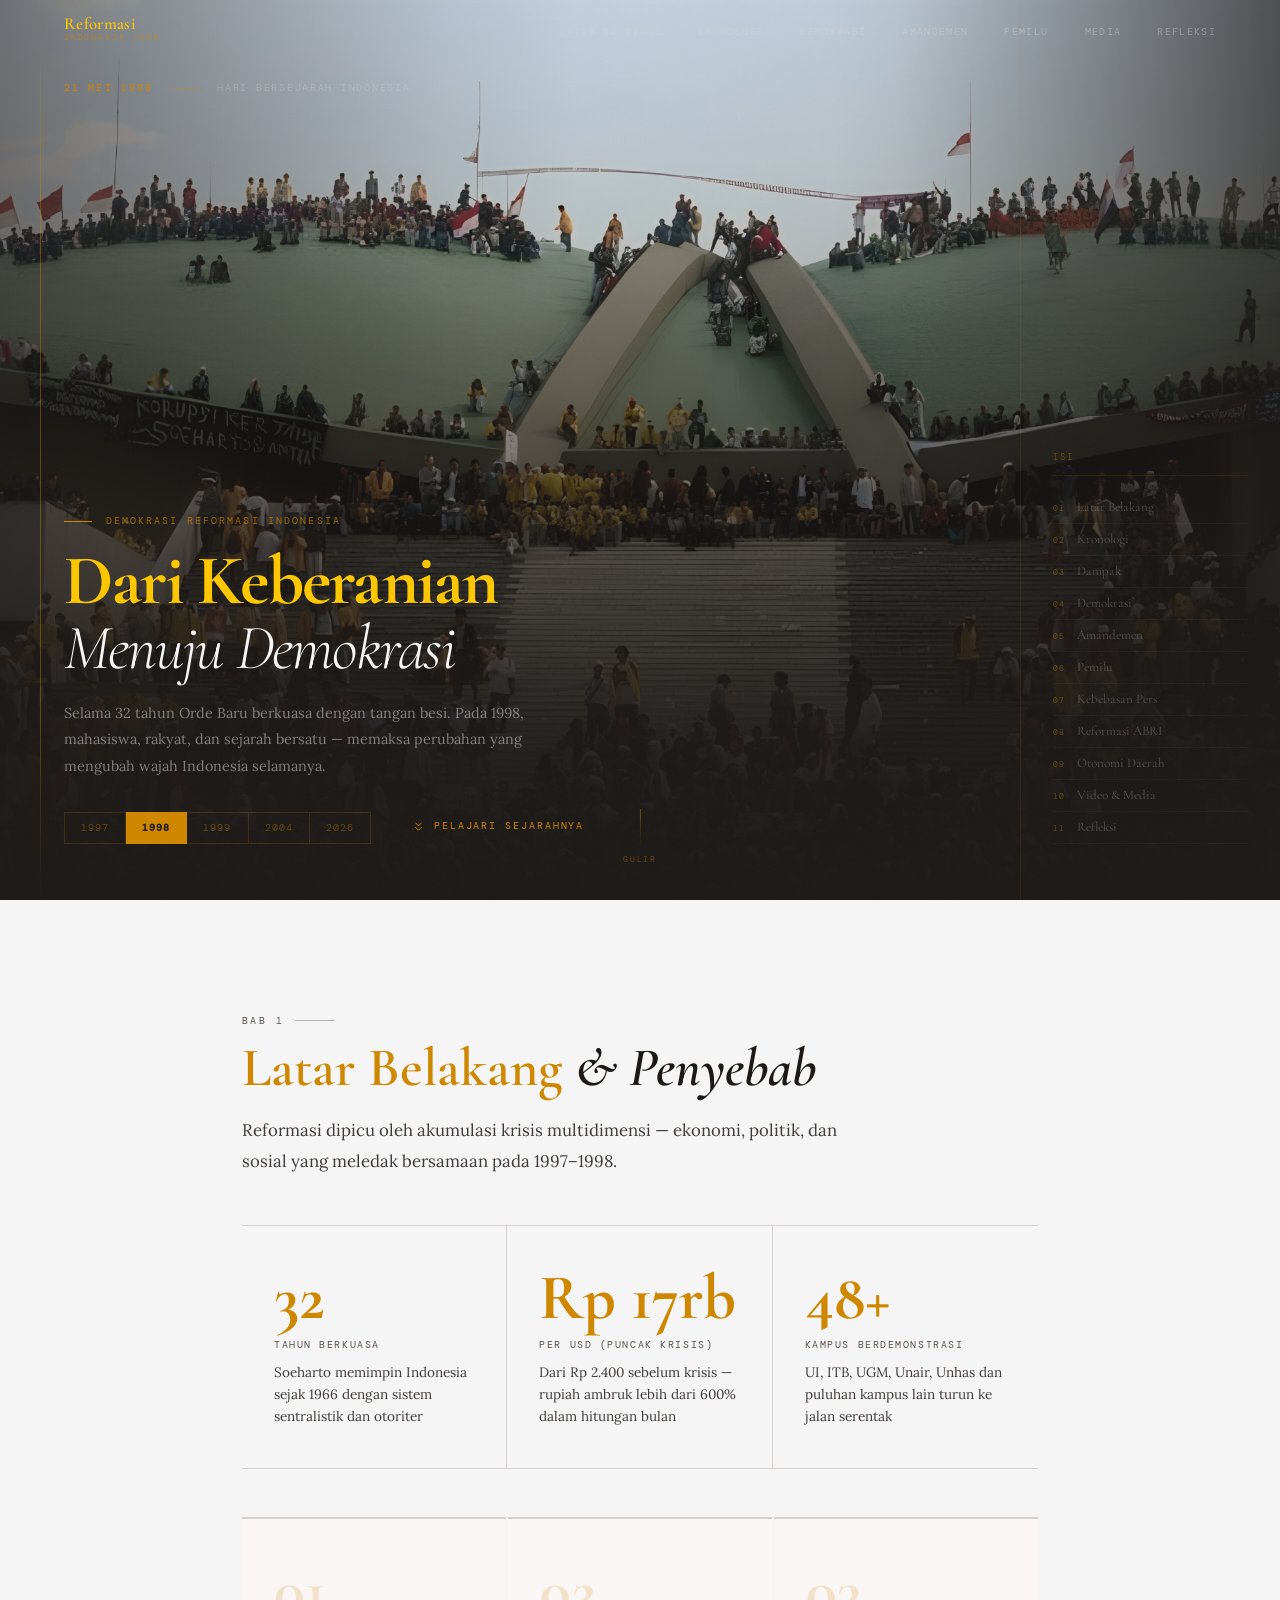
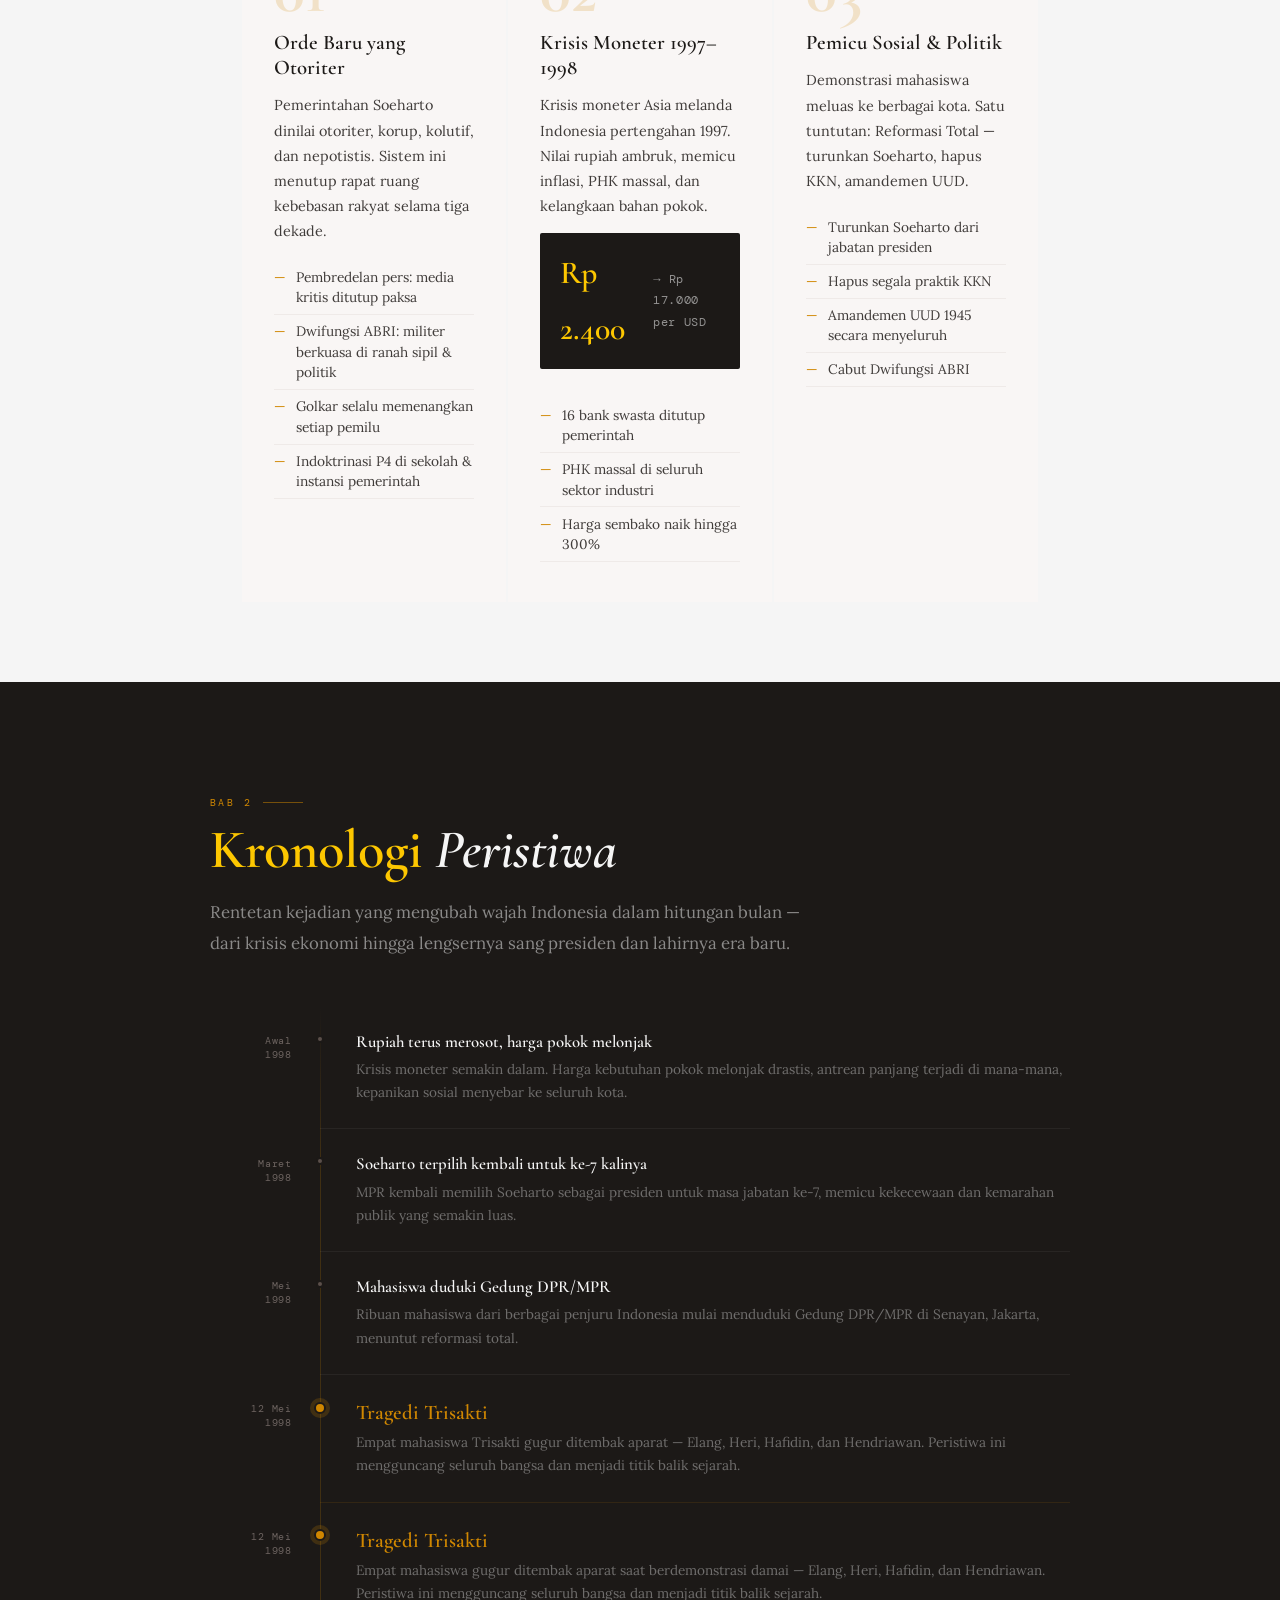
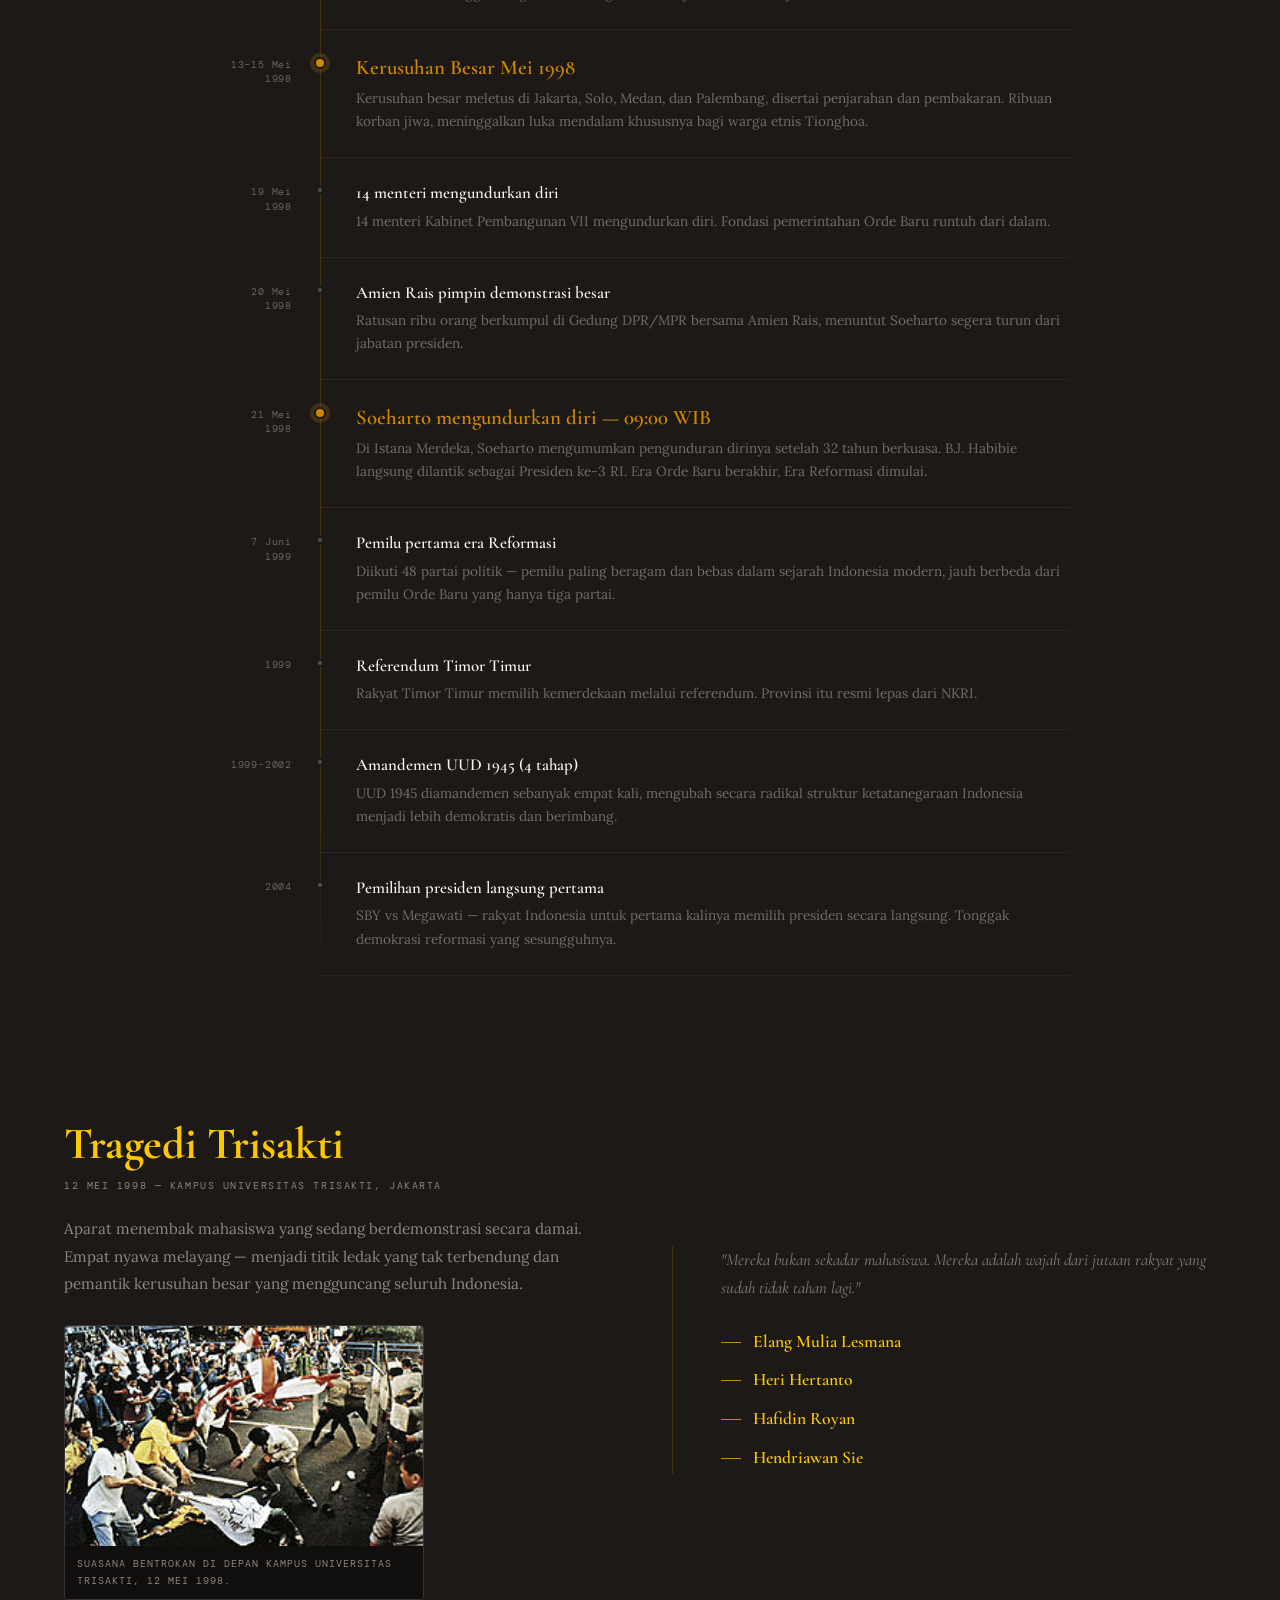
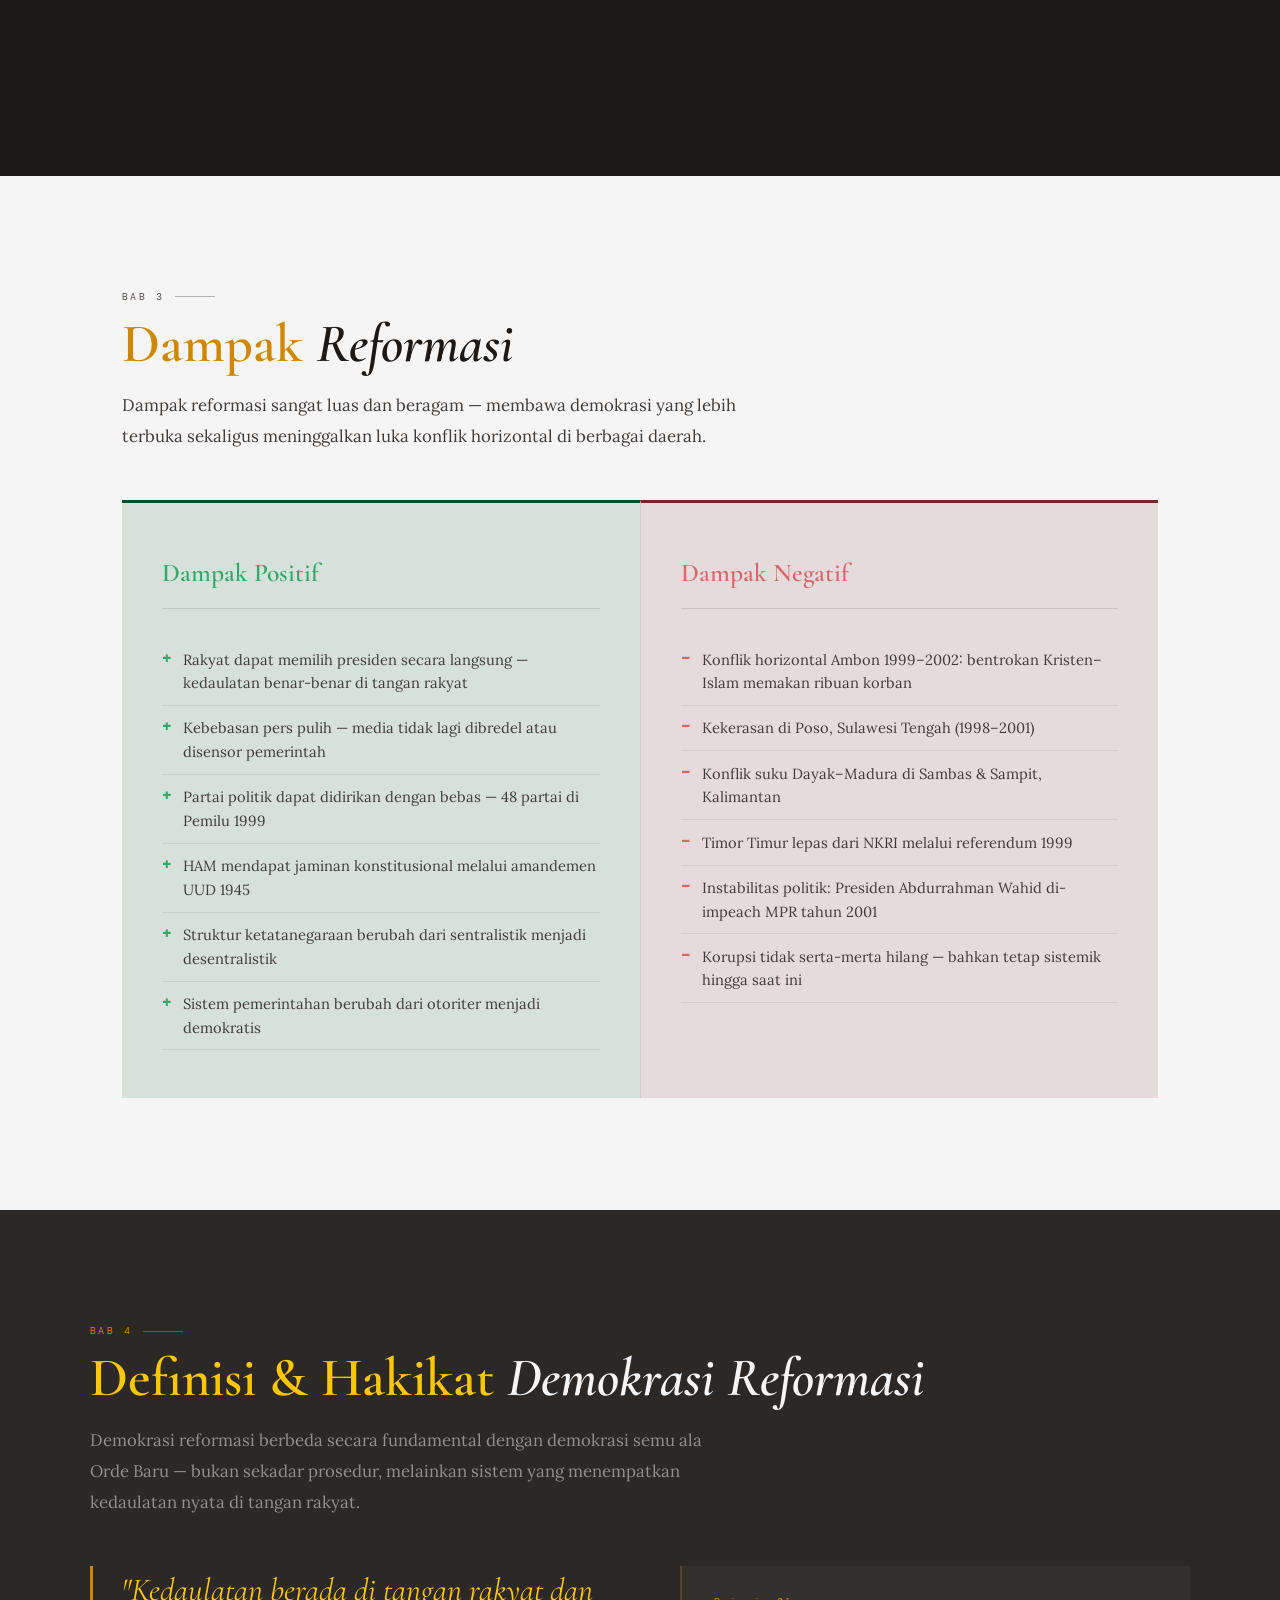
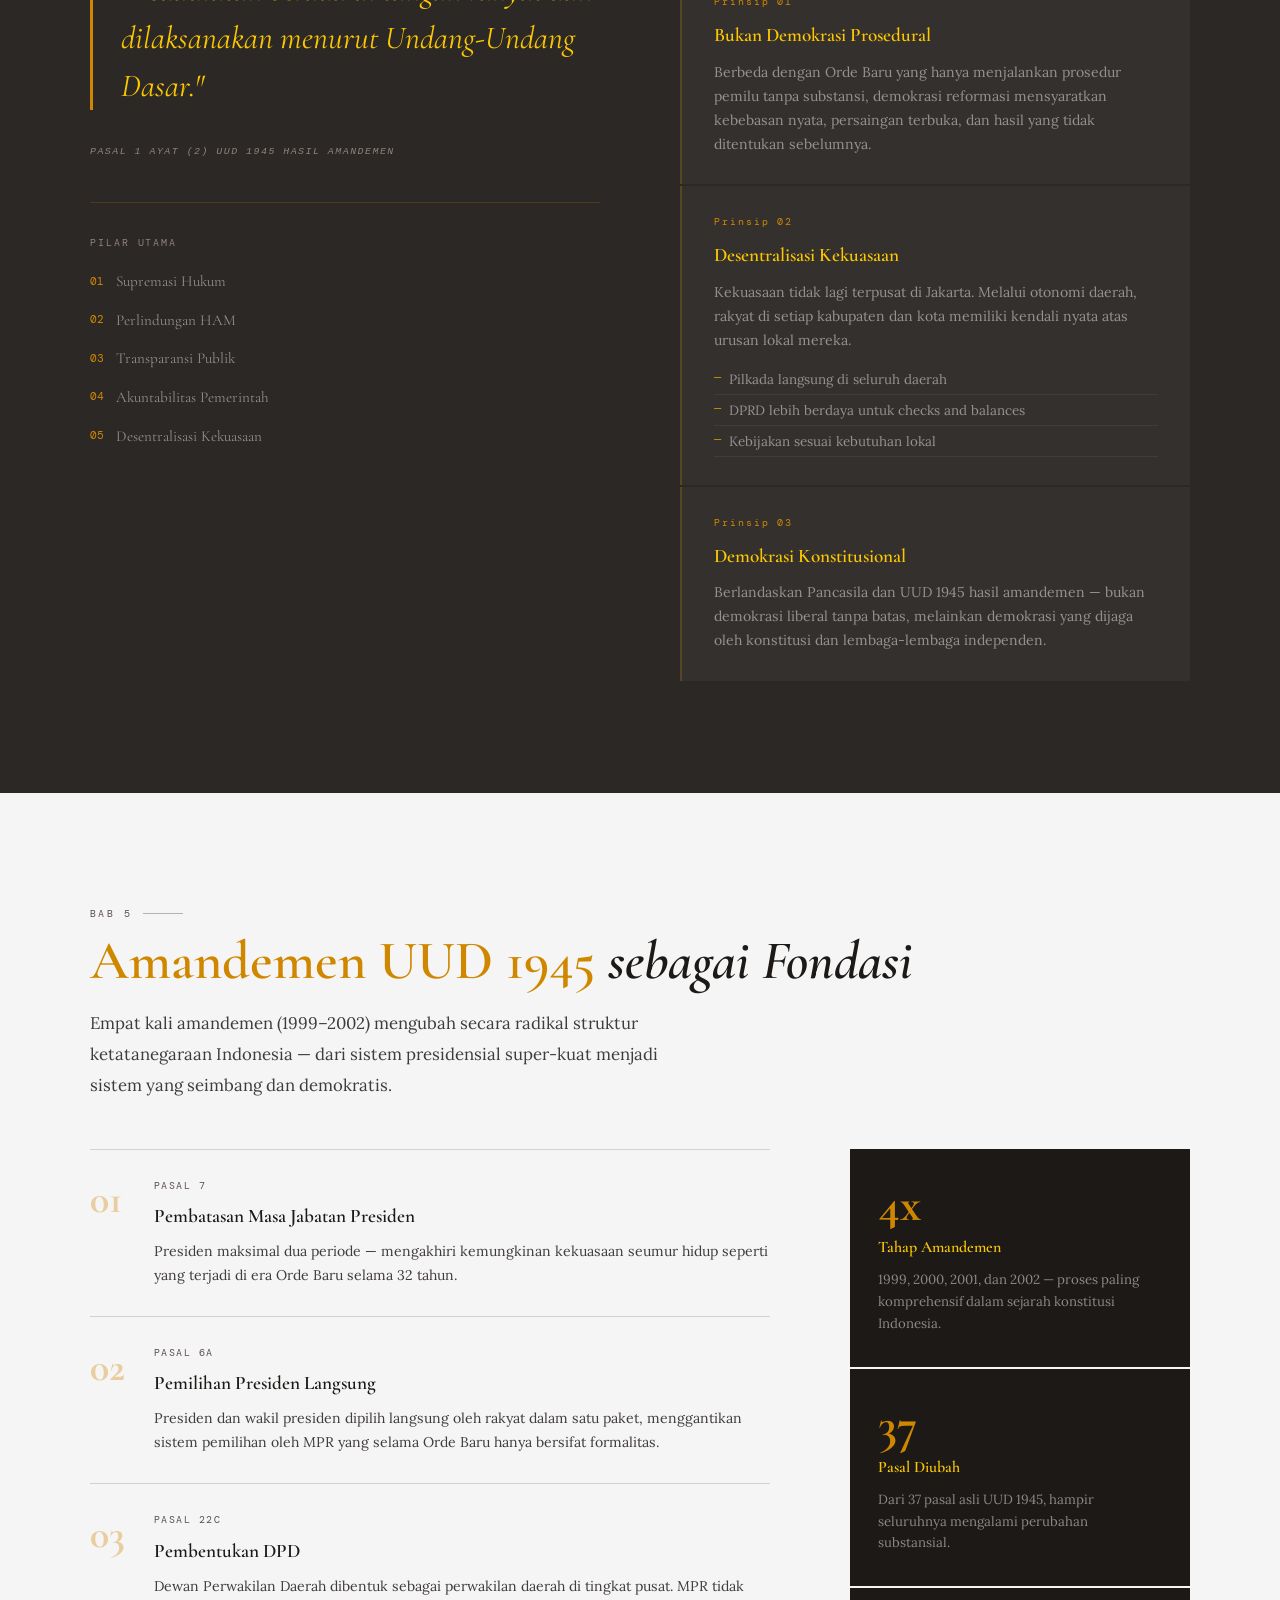
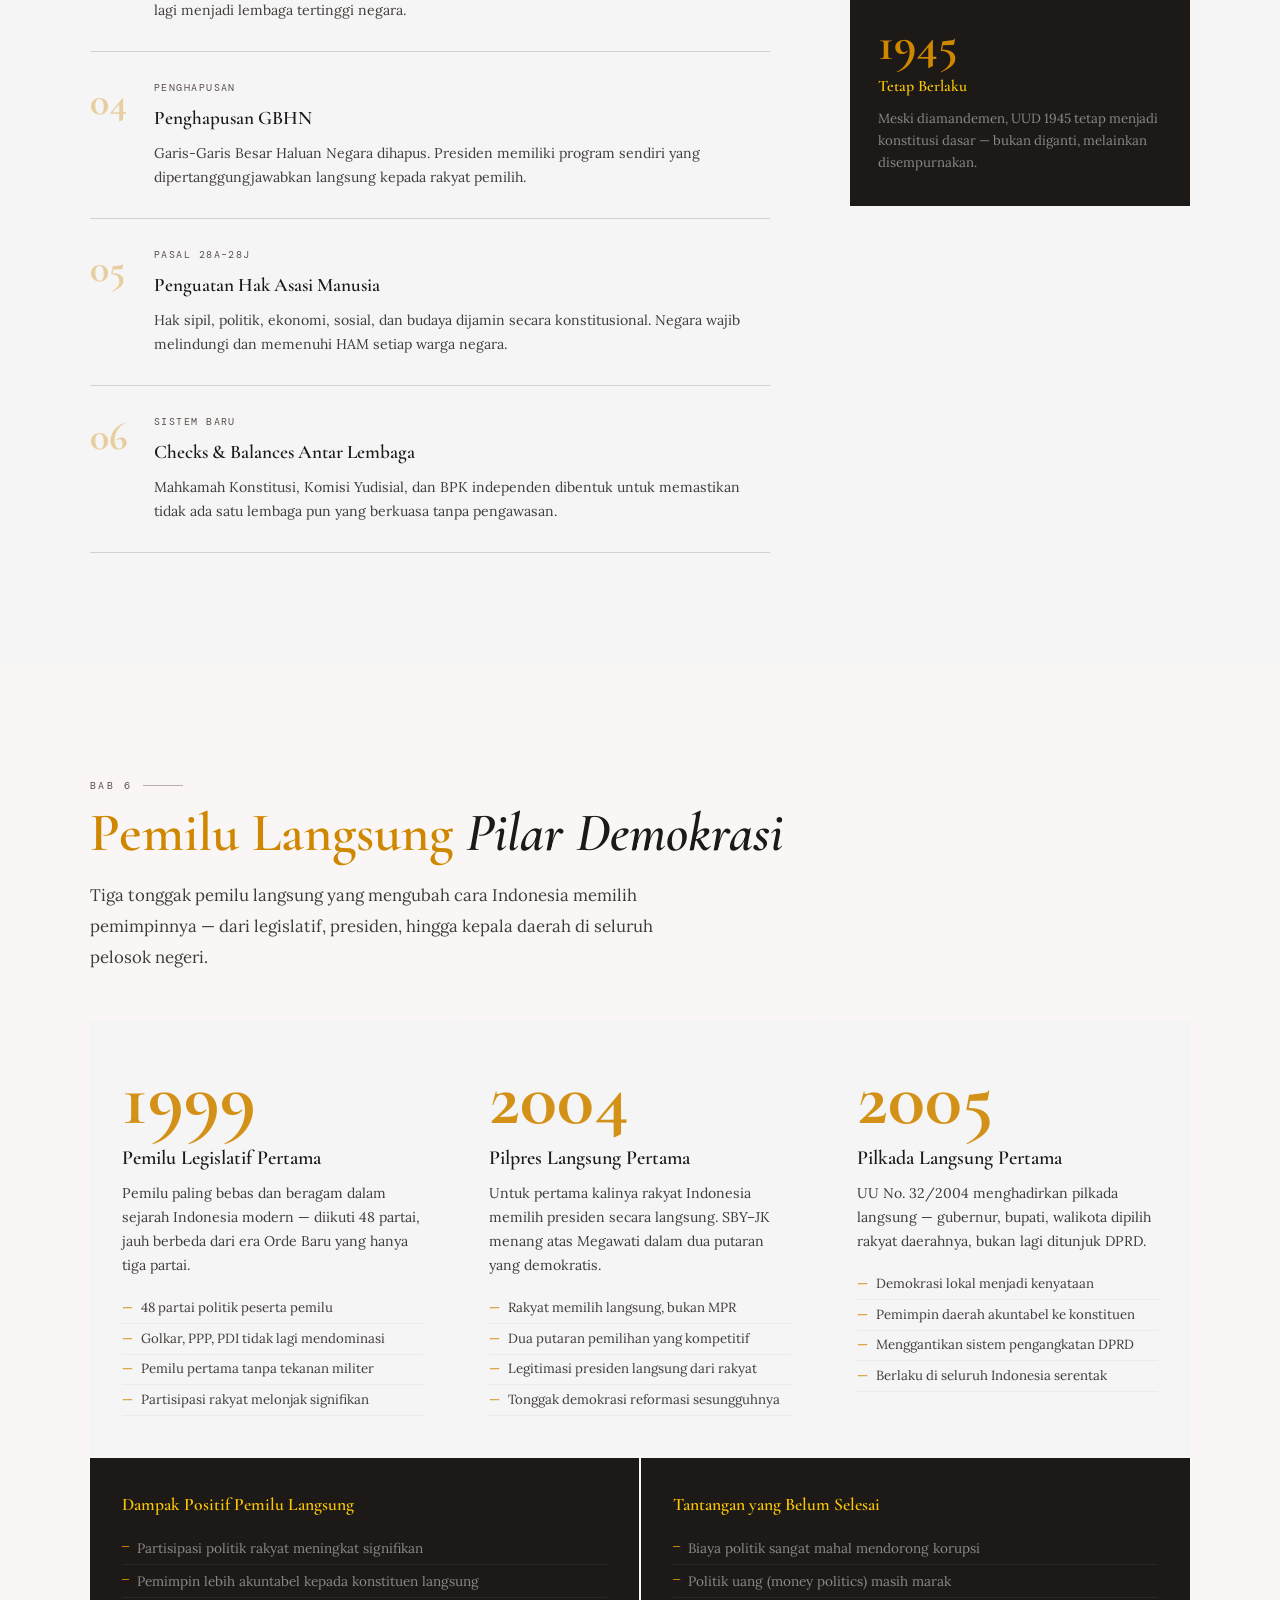
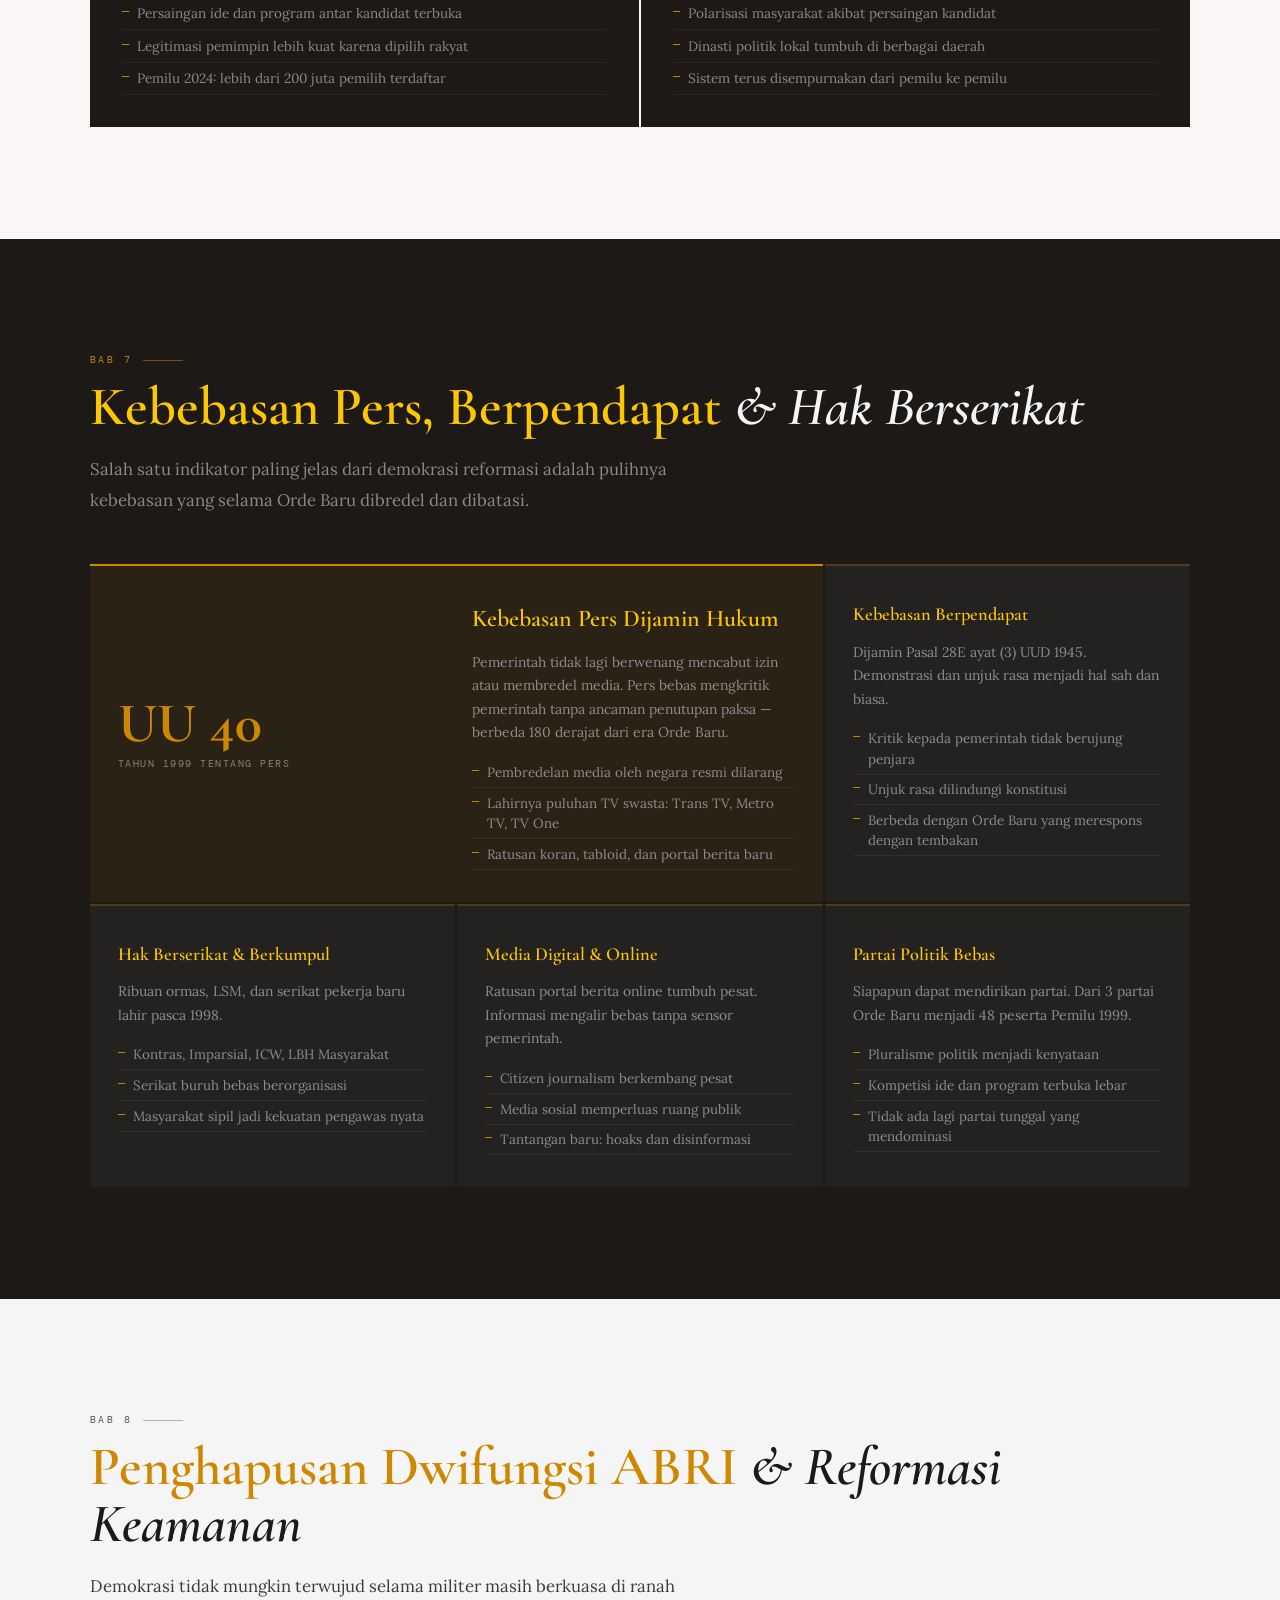
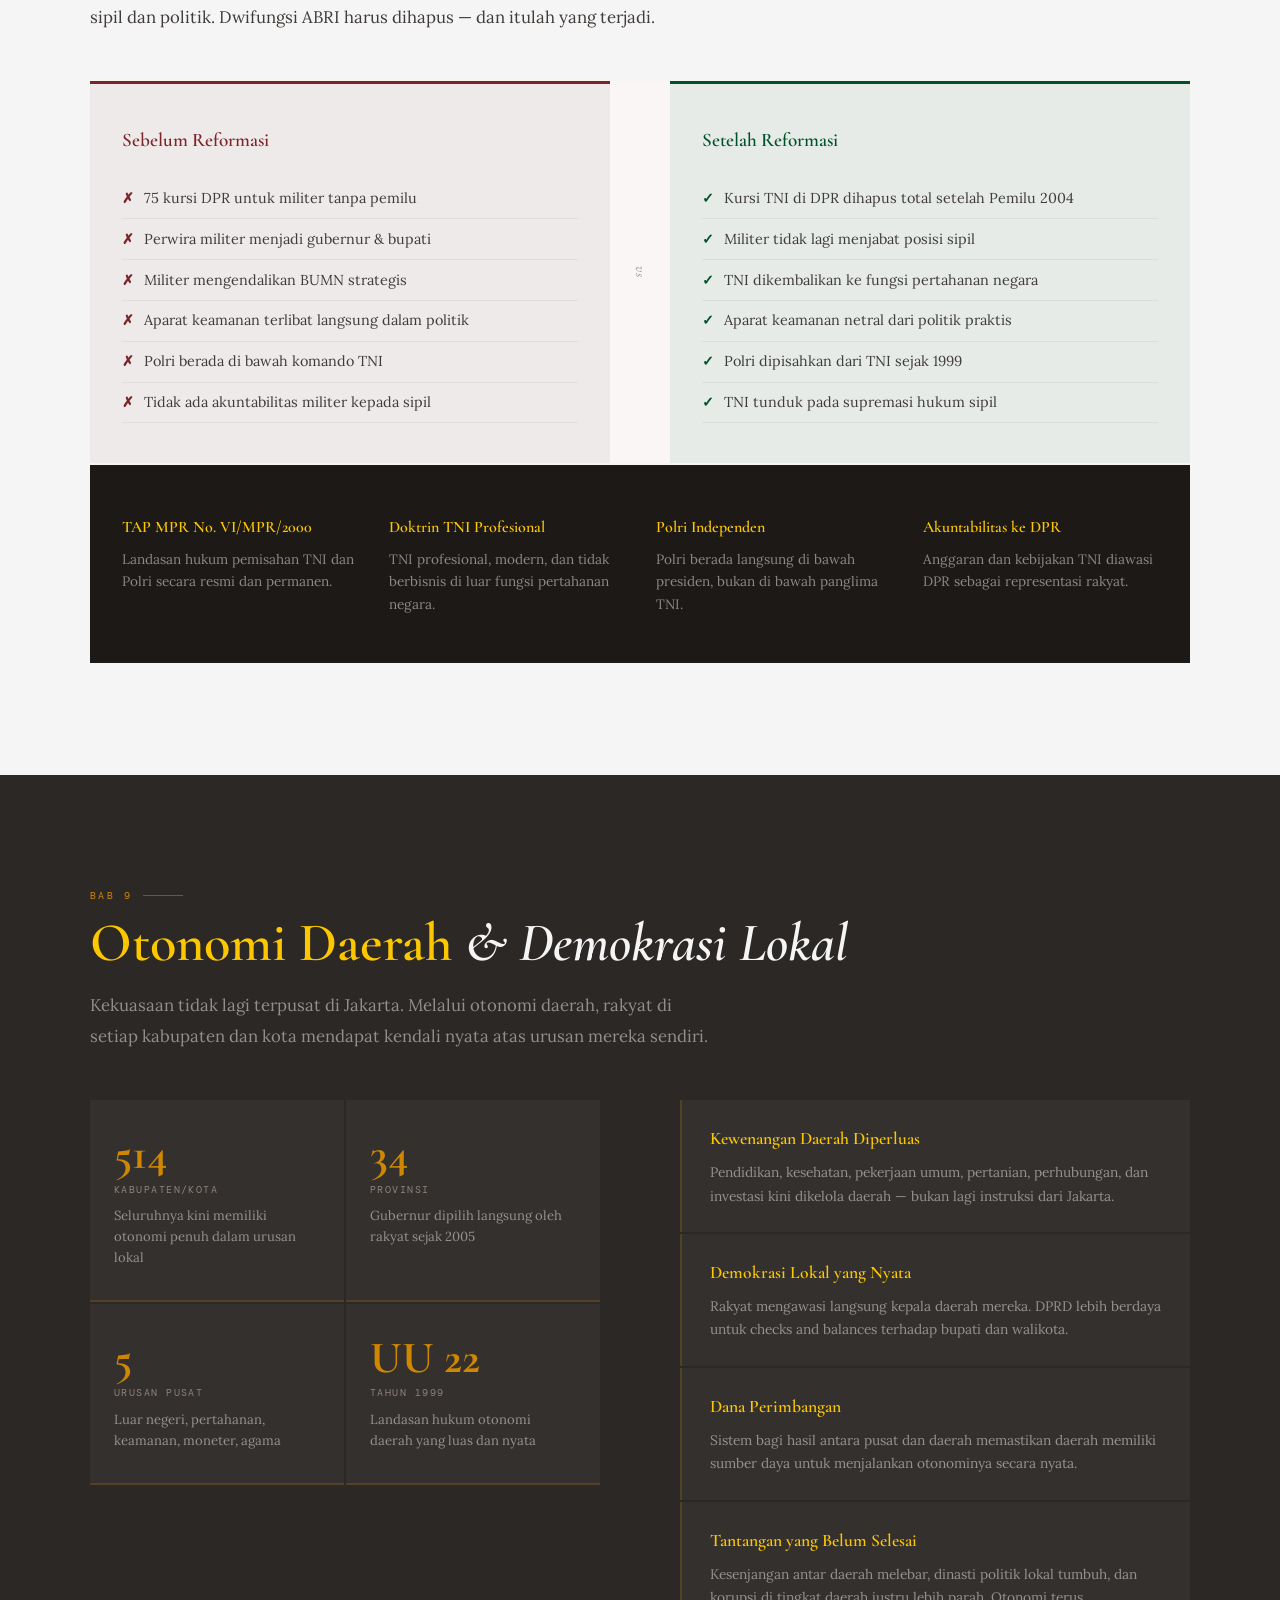
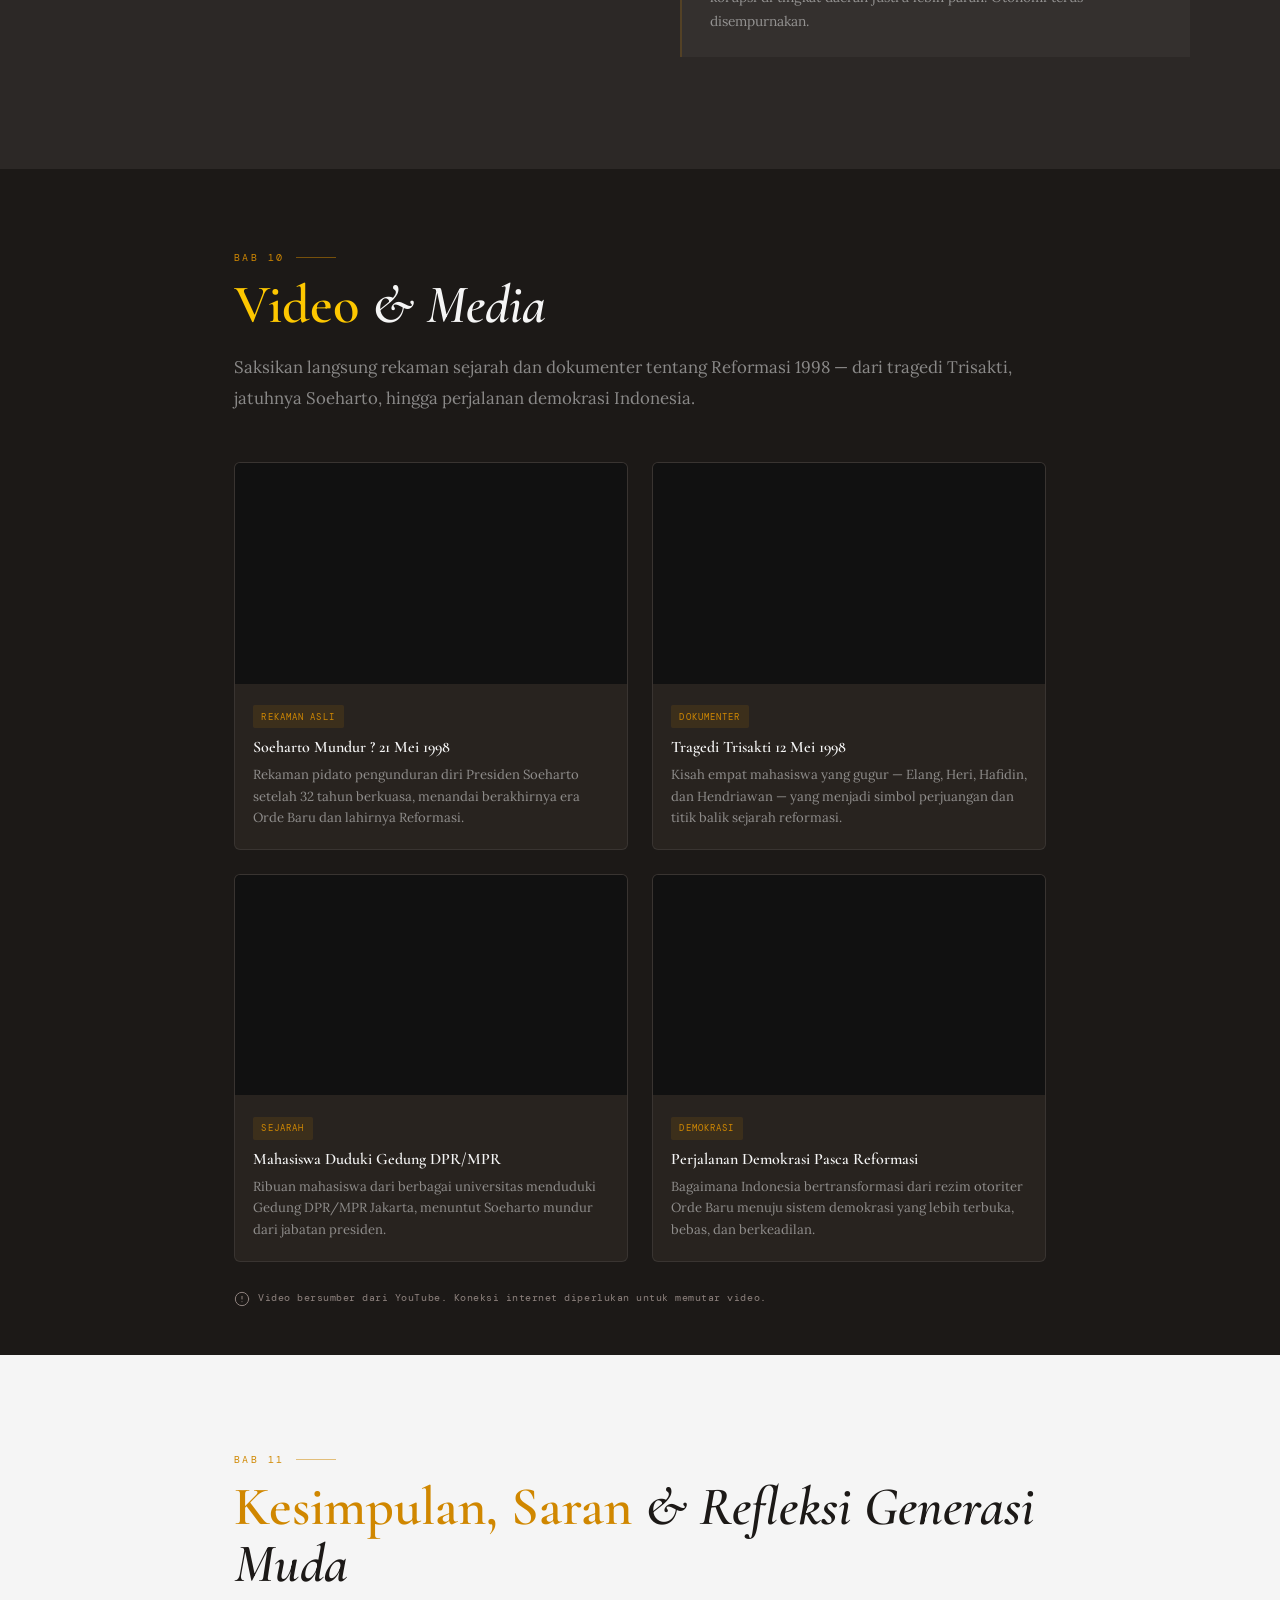
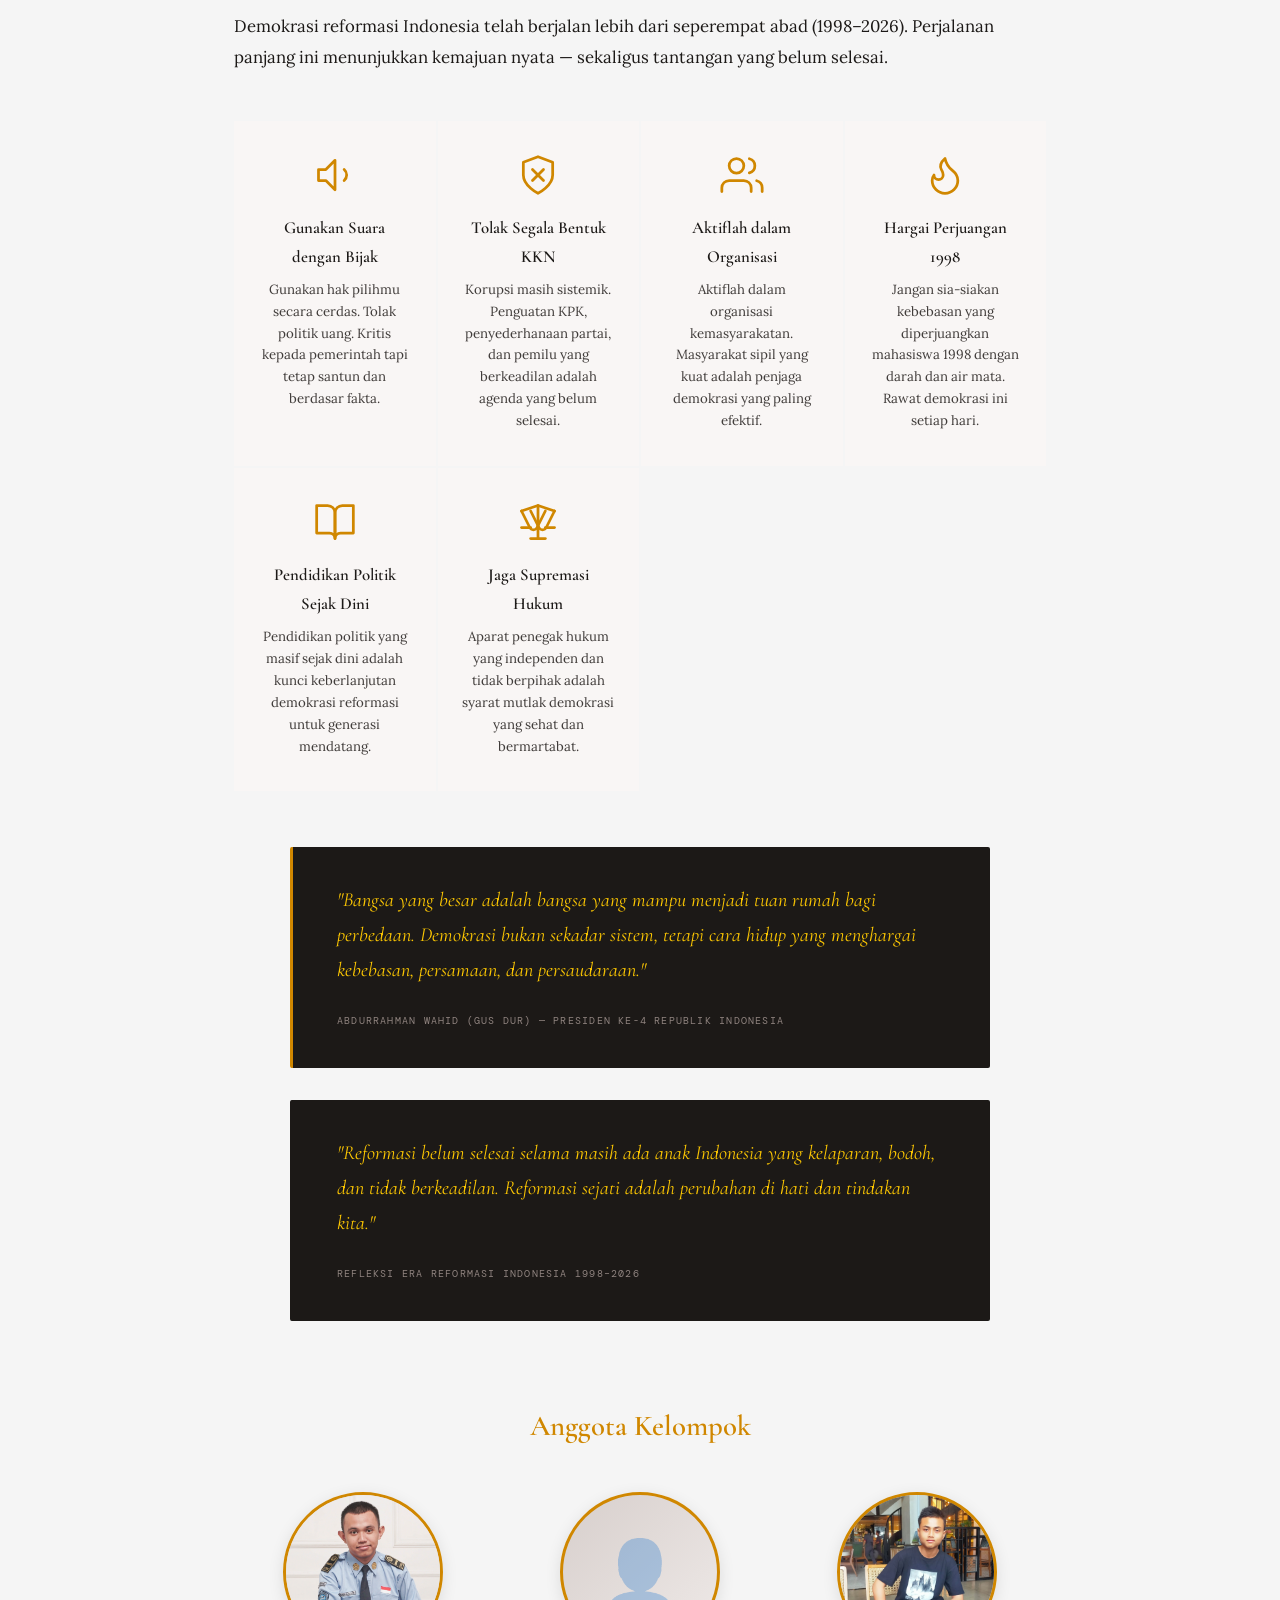
==== commit b9b45d0c: "Update: Center footer text, adjust opacity, and fix spacing" ====
--- a/index.html
+++ b/index.html
@@ -1001,10 +1001,10 @@
   <!-- Bottom bar -->
   <div class="footer-bottom">
     <div class="footer-bottom-inner">
-      <span class="footer-copy">&copy; 2026 &mdash; Demokrasi Reformasi Indonesia. Dibuat untuk keperluan pendidikan.</span>
+      <span class="footer-copy"></span>
       <span class="footer-bottom-right">
         <span class="footer-dot-sep"></span>
-        SMKN 7 Semarang &mdash; Sejarah Kelompok
+        © 2026 — Demokrasi Reformasi Indonesia. Dibuat untuk keperluan pendidikan. SMKN 7 Semarang
       </span>
     </div>
   </div>
--- a/css/video.css
+++ b/css/video.css
@@ -309,8 +309,7 @@
    RESPONSIVE
    ================================================================ */
 @media (max-width: 768px) {
-  #video-media { padding: 3.5rem 0 3rem; }
-  #video-media .container { padding-left: 1.25rem; padding-right: 1.25rem; }
+
   .video-grid { grid-template-columns: 1fr; gap: 1.25rem; margin-top: 2rem; }
   .video-info { padding: 0.9rem 1rem 1.1rem; }
   .video-info h4 { font-size: 0.95rem; }
@@ -321,8 +320,7 @@
 }
 
 @media (max-width: 480px) {
-  #video-media { padding: 3rem 0 2.5rem; }
-  #video-media .container { padding-left: 1rem; padding-right: 1rem; }
+ 
   .video-grid { gap: 1rem; }
   .video-info { padding: 0.8rem 0.9rem 1rem; }
   .video-info h4 { font-size: 0.9rem; }
--- a/css/footer.css
+++ b/css/footer.css
@@ -222,3 +222,44 @@
   }
   .footer-nav-grid { grid-template-columns: 1fr; }
 }
+
+/* ── Bottom bar ── */
+.footer-bottom {
+  border-top: 1px solid oklch(97% 0 0 / 0.06);
+  padding: 1.5rem 0;
+}
+
+.footer-bottom-inner {
+  max-width: 1100px;
+  margin: 0 auto;
+  padding: 0 2rem;
+  display: flex;
+  justify-content: center;
+  align-items: center;
+  text-align: center;
+}
+
+.footer-copy {
+  display: none;
+}
+
+.footer-bottom-right {
+  font-family: var(--ff-body);
+  font-size: 0.85rem;
+  color: oklch(87% 0 0 / 0.5);
+  letter-spacing: 0.02em;
+}
+
+.footer-dot-sep {
+  display: none;
+}
+
+@media (max-width: 560px) {
+  .footer-bottom-inner {
+    padding: 0 1.5rem;
+  }
+  
+  .footer-bottom-right {
+    font-size: 0.8rem;
+  }
+}
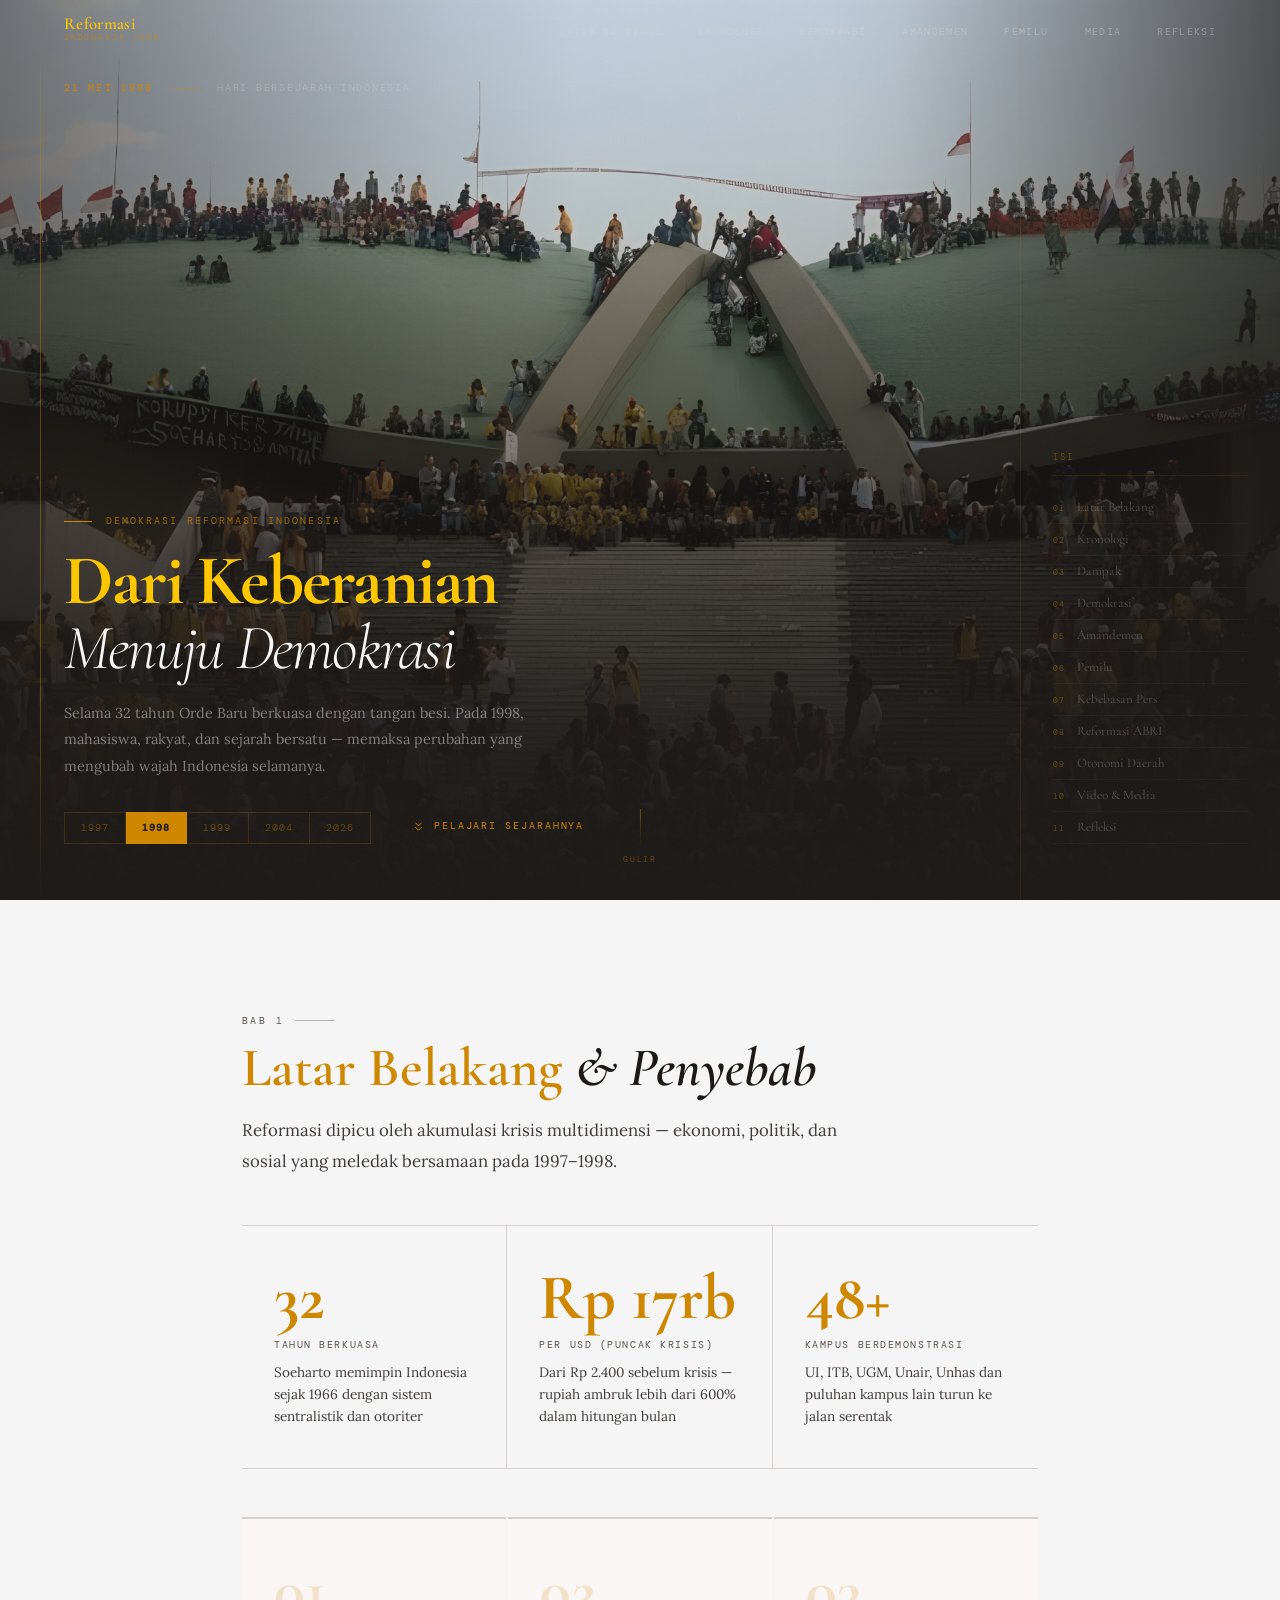
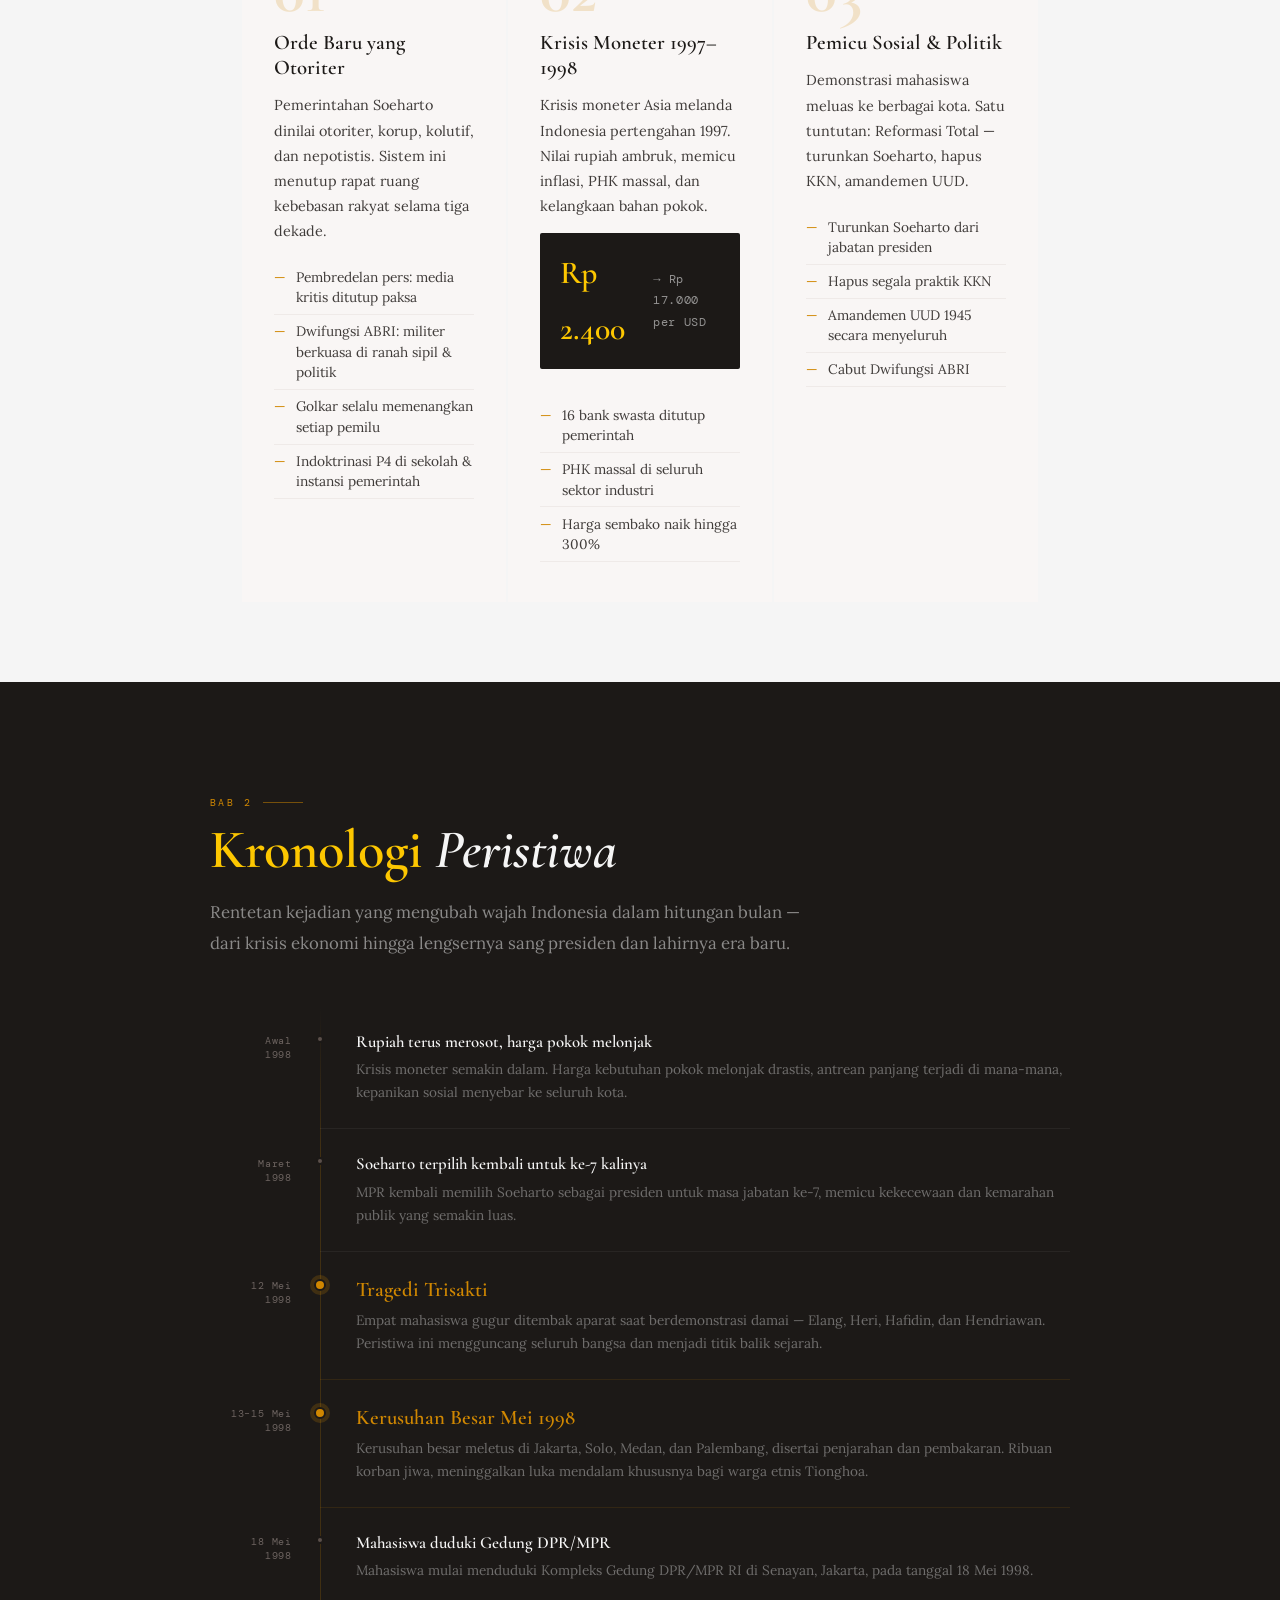
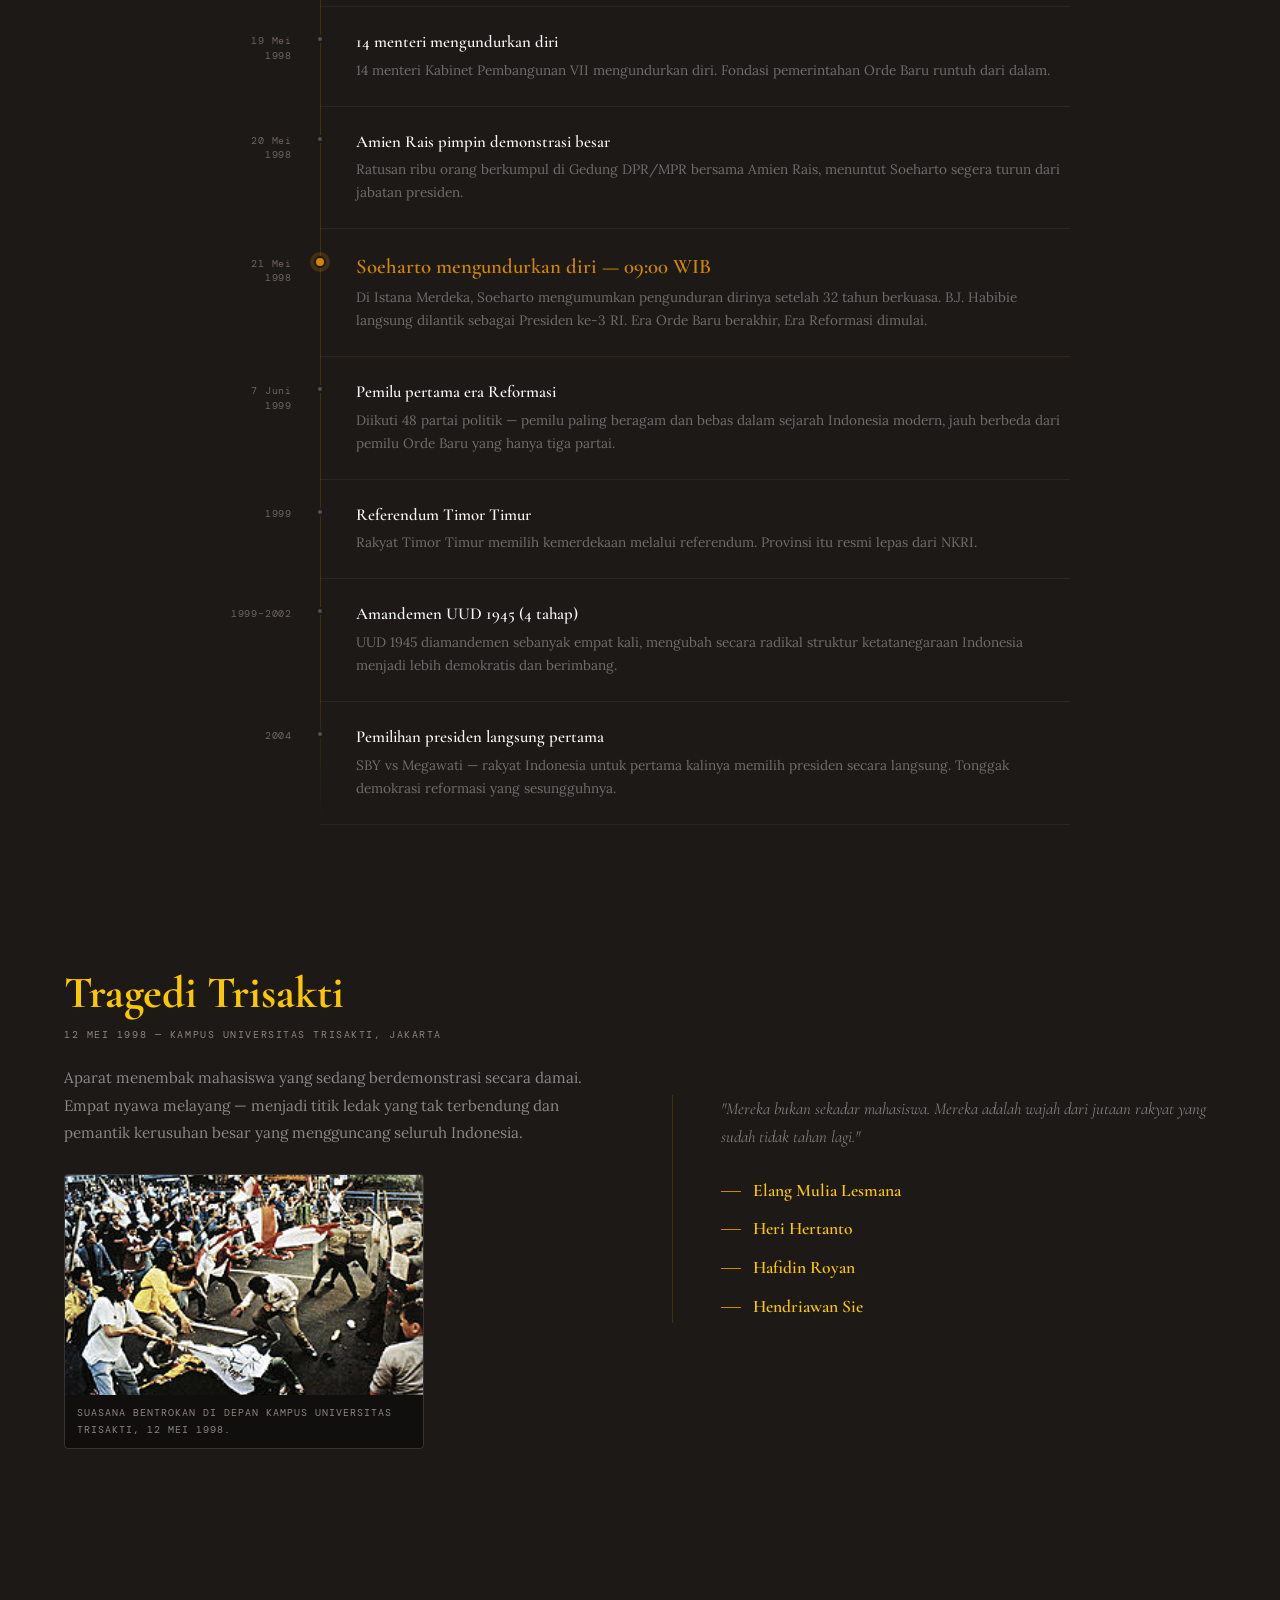
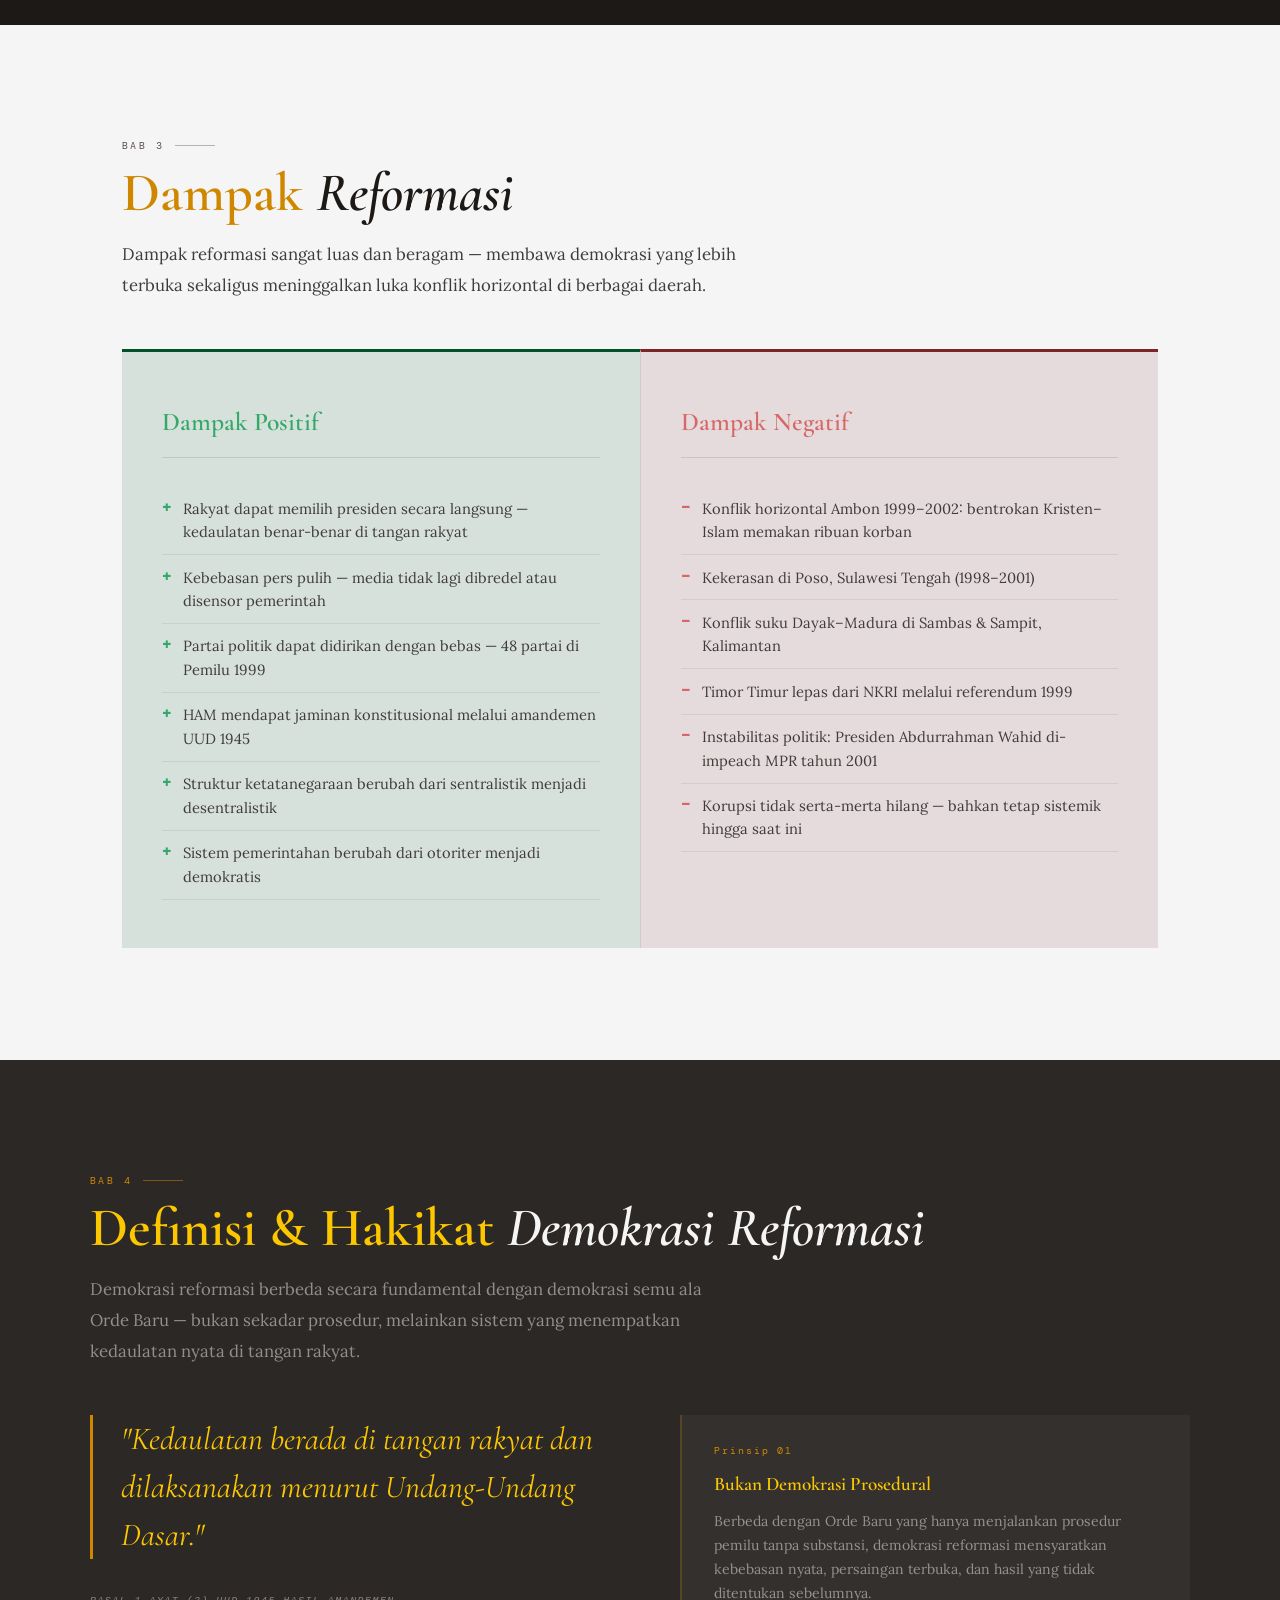
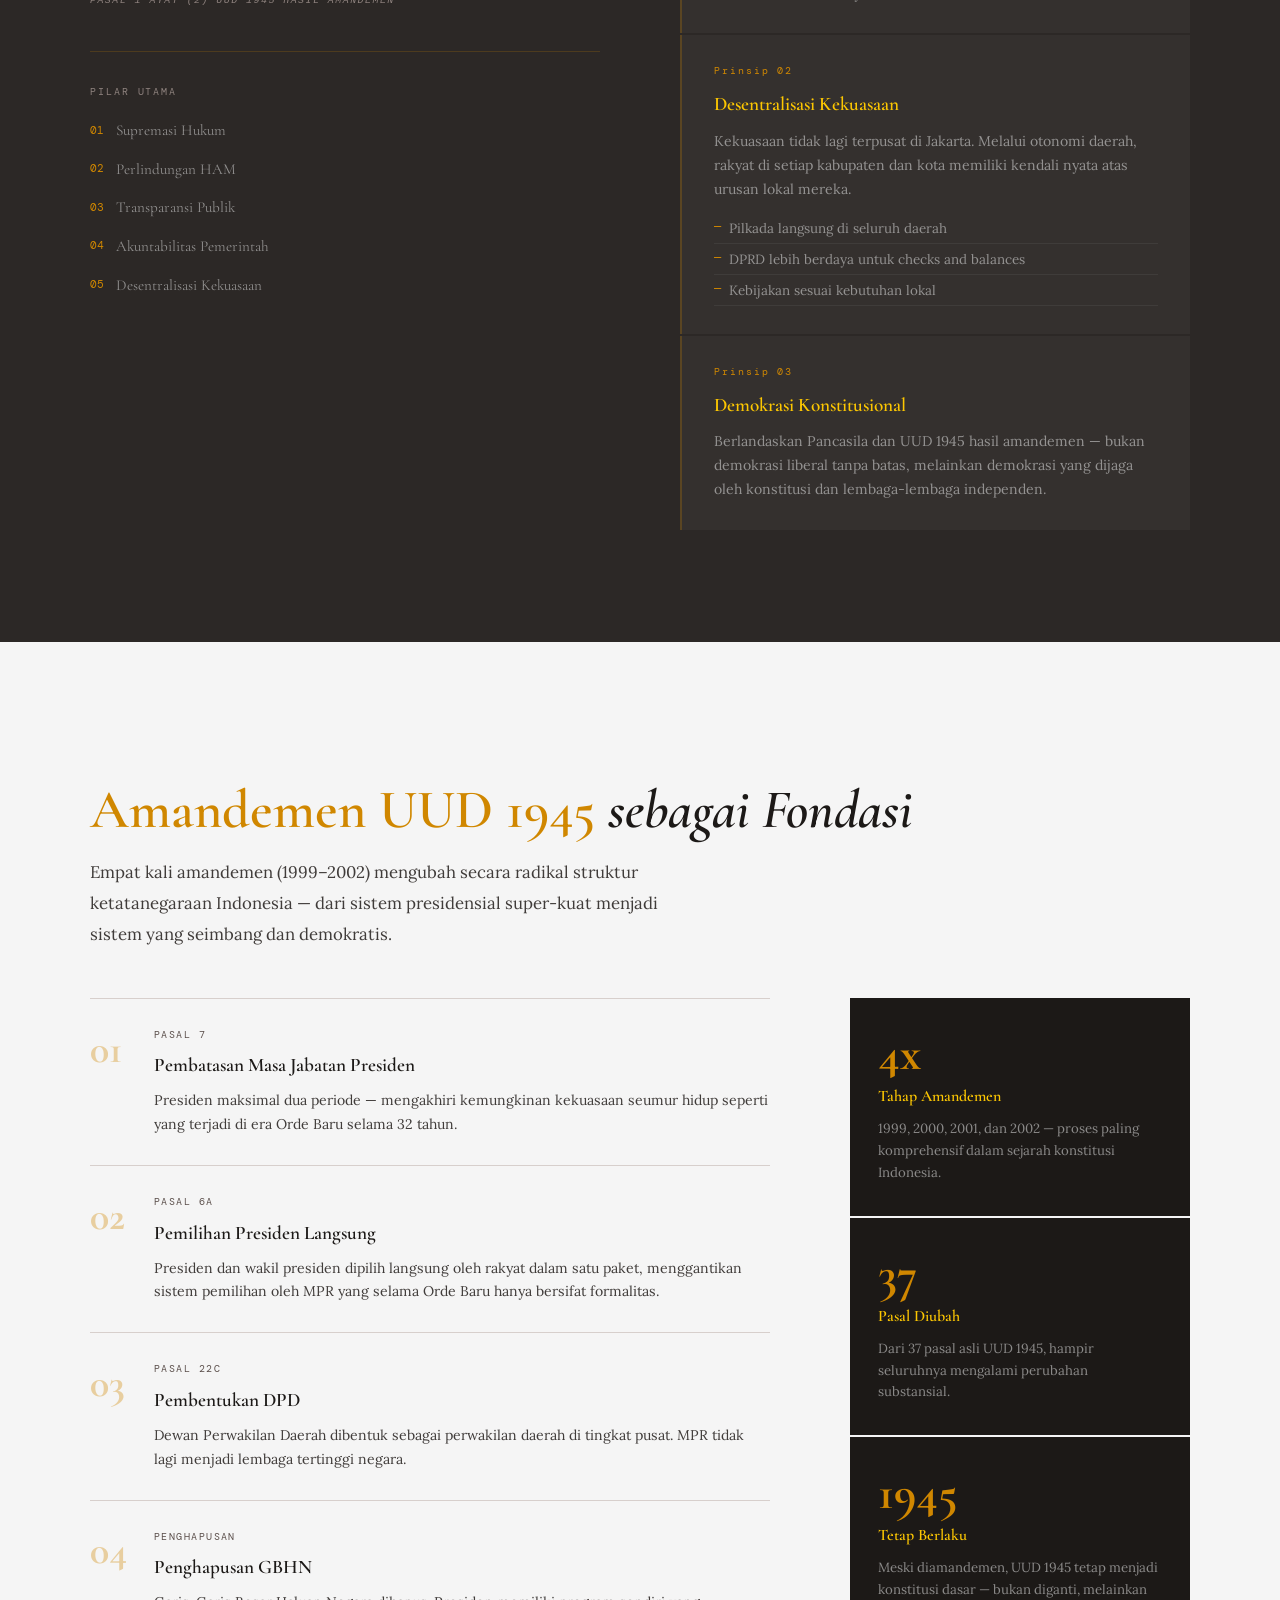
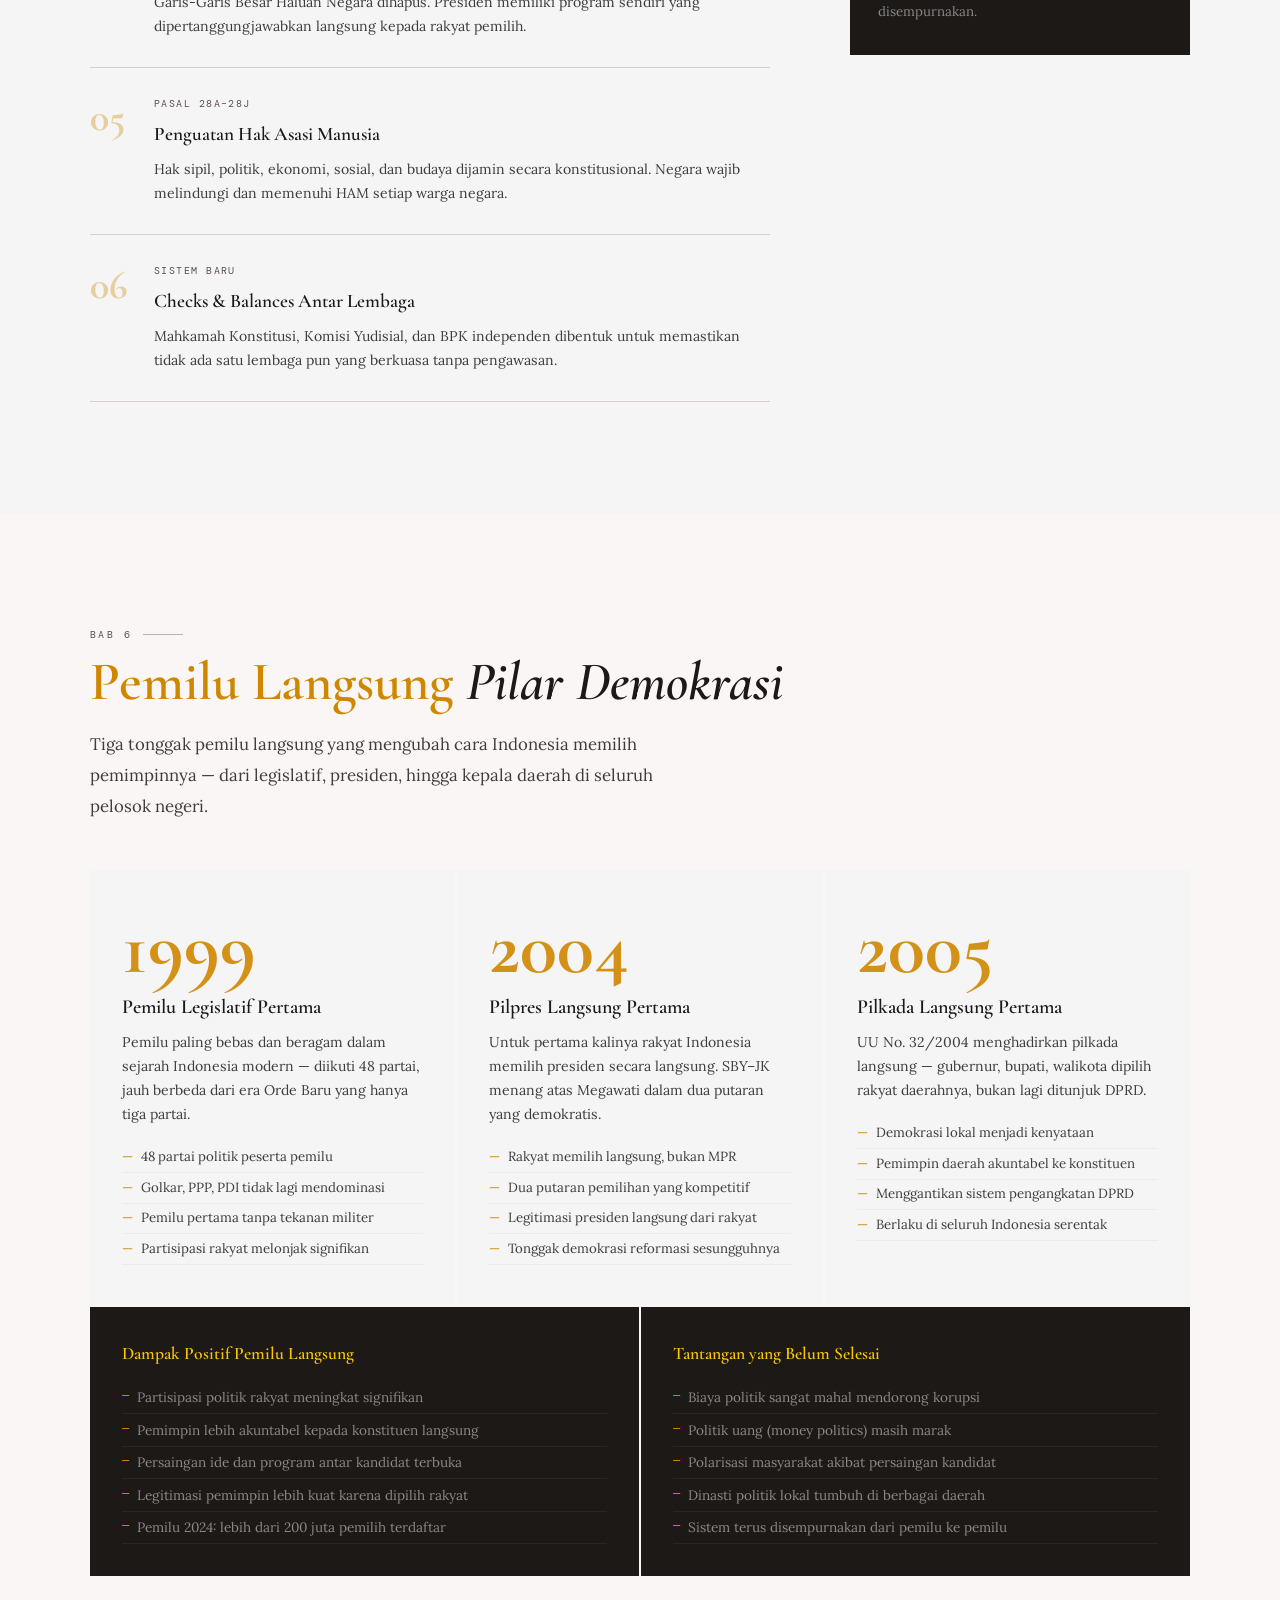
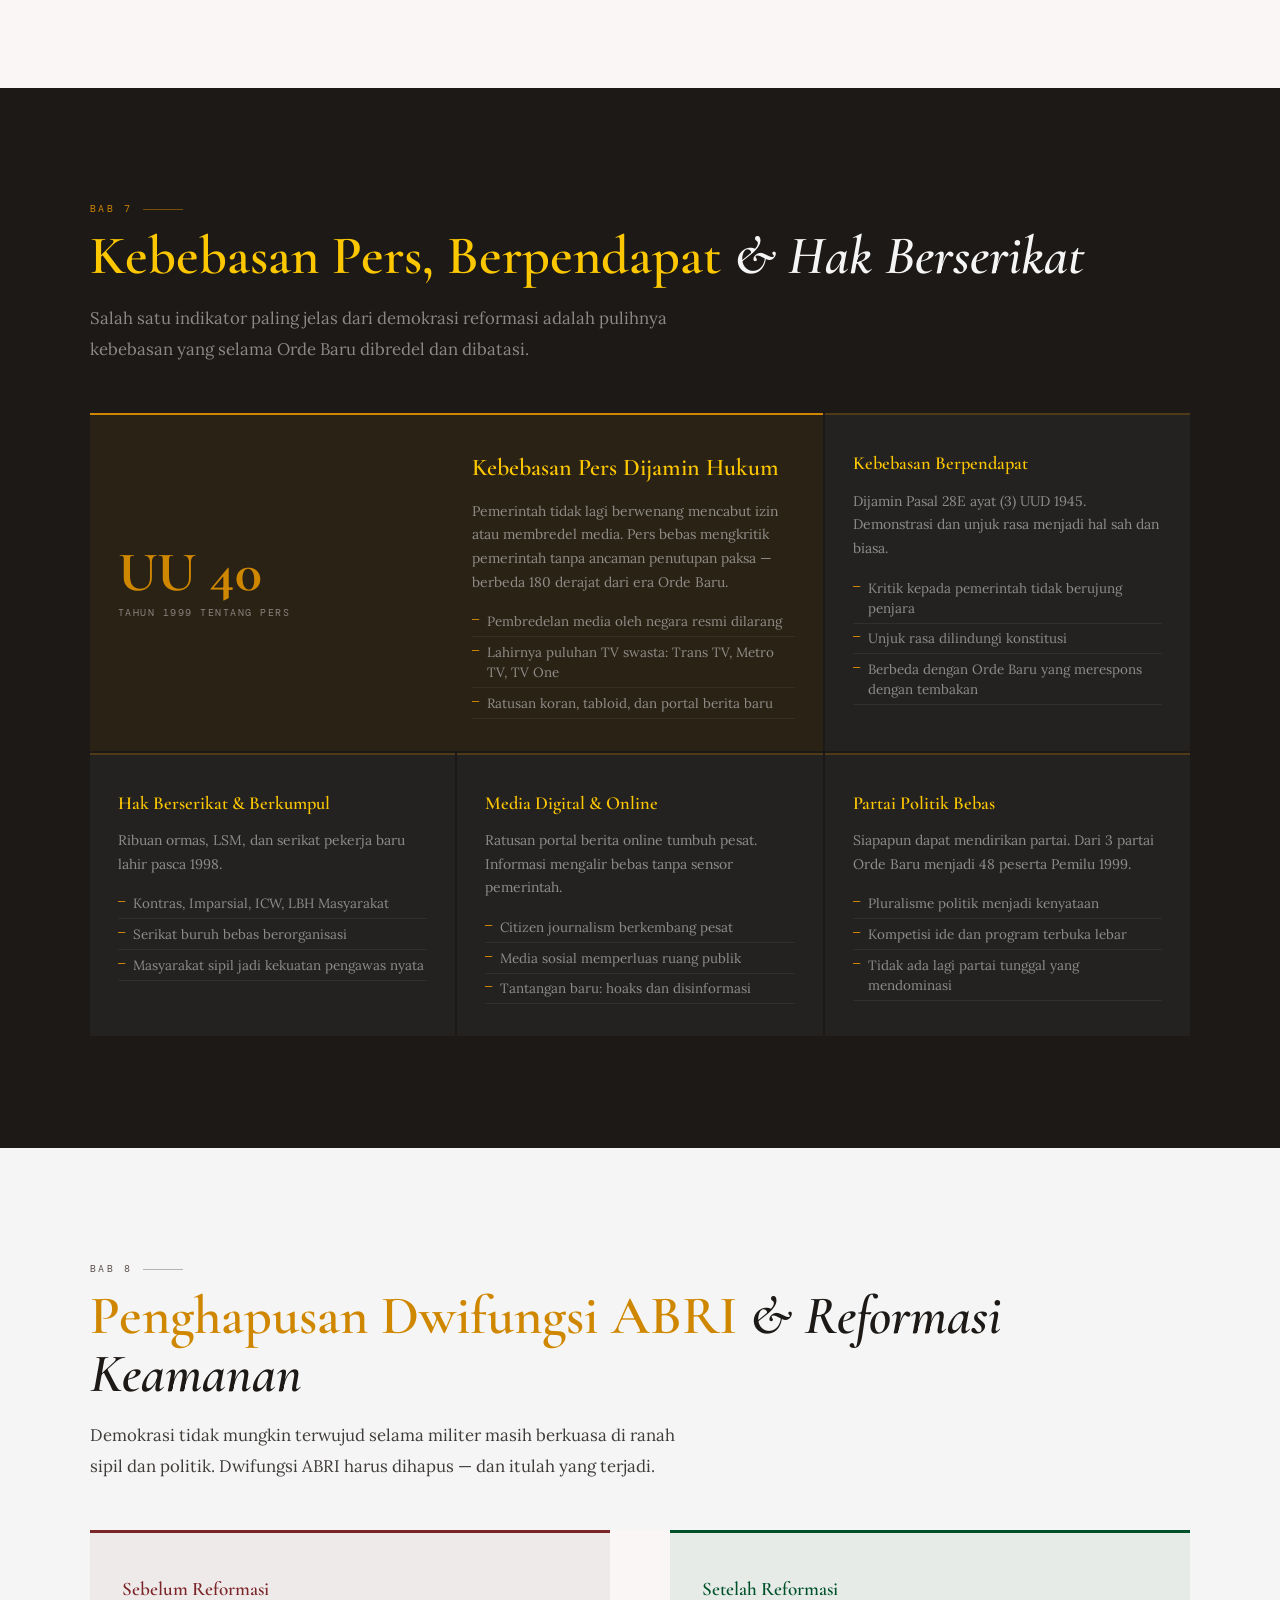
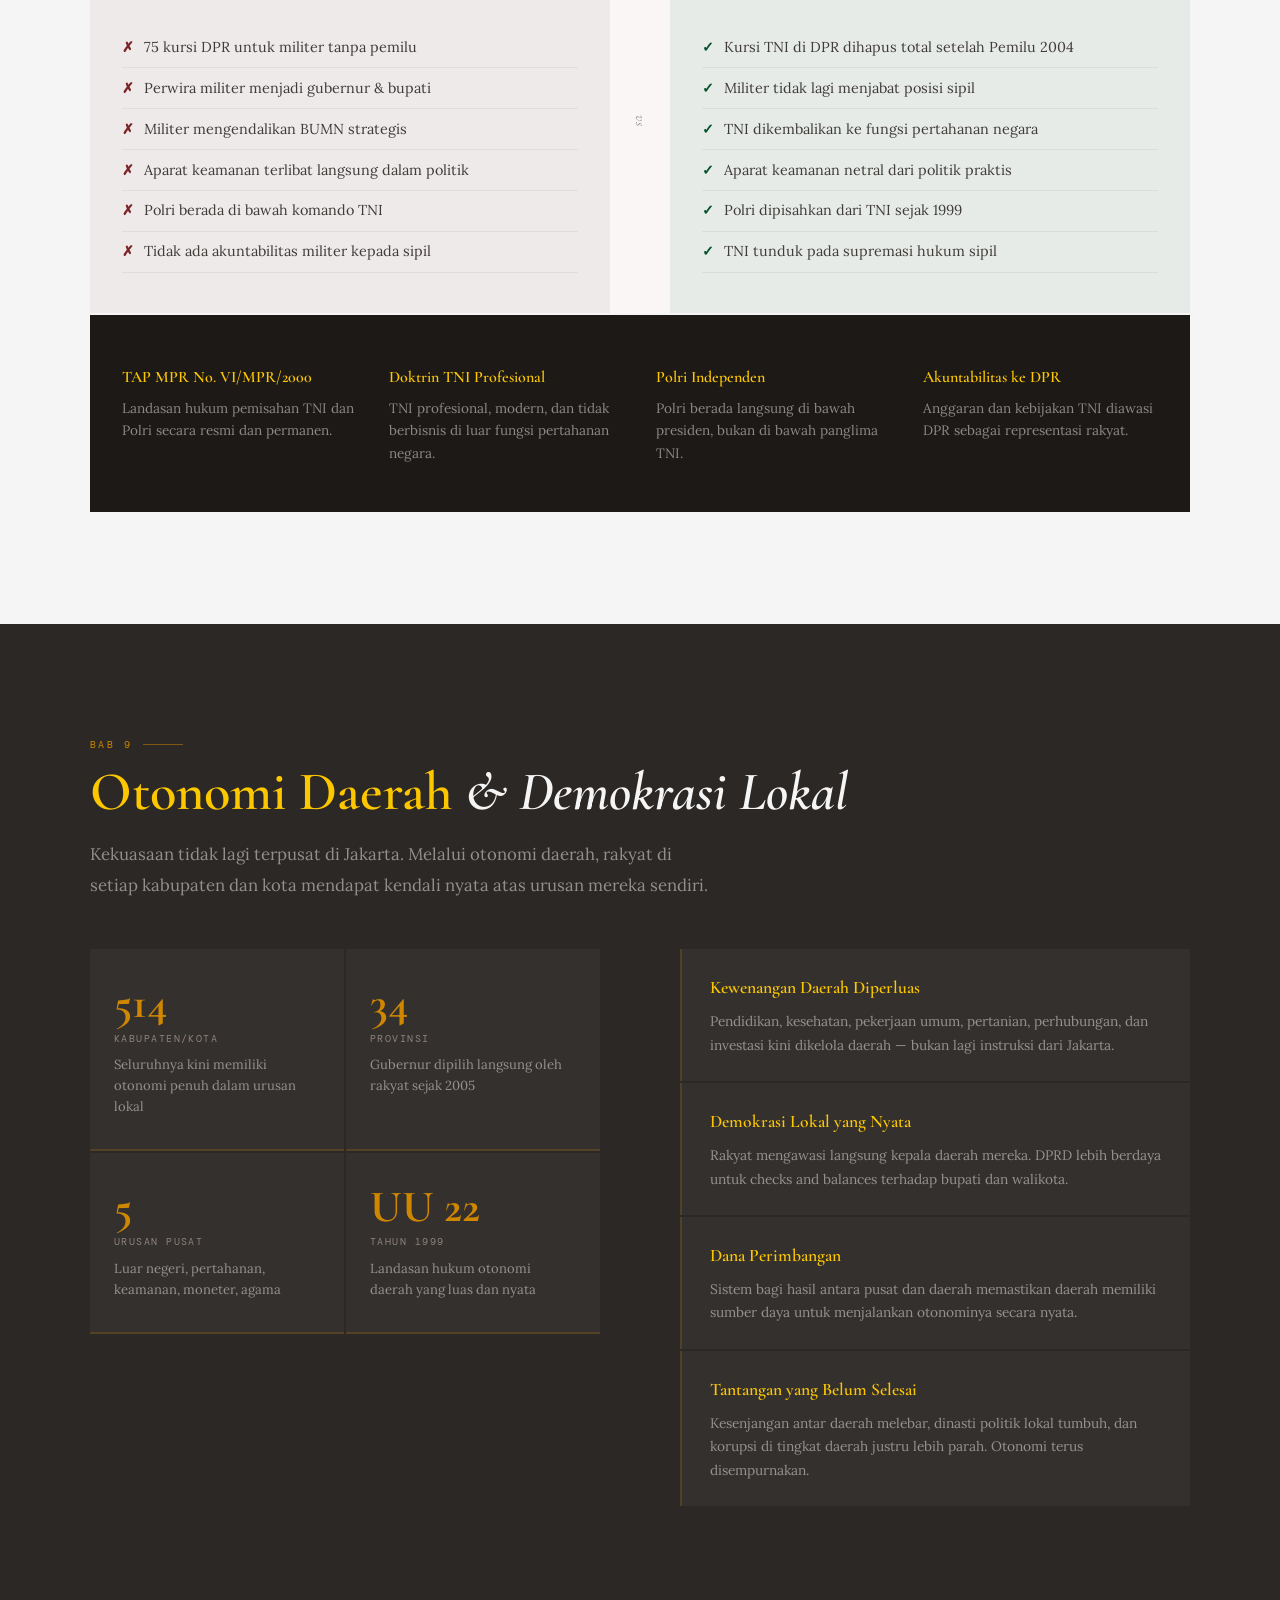
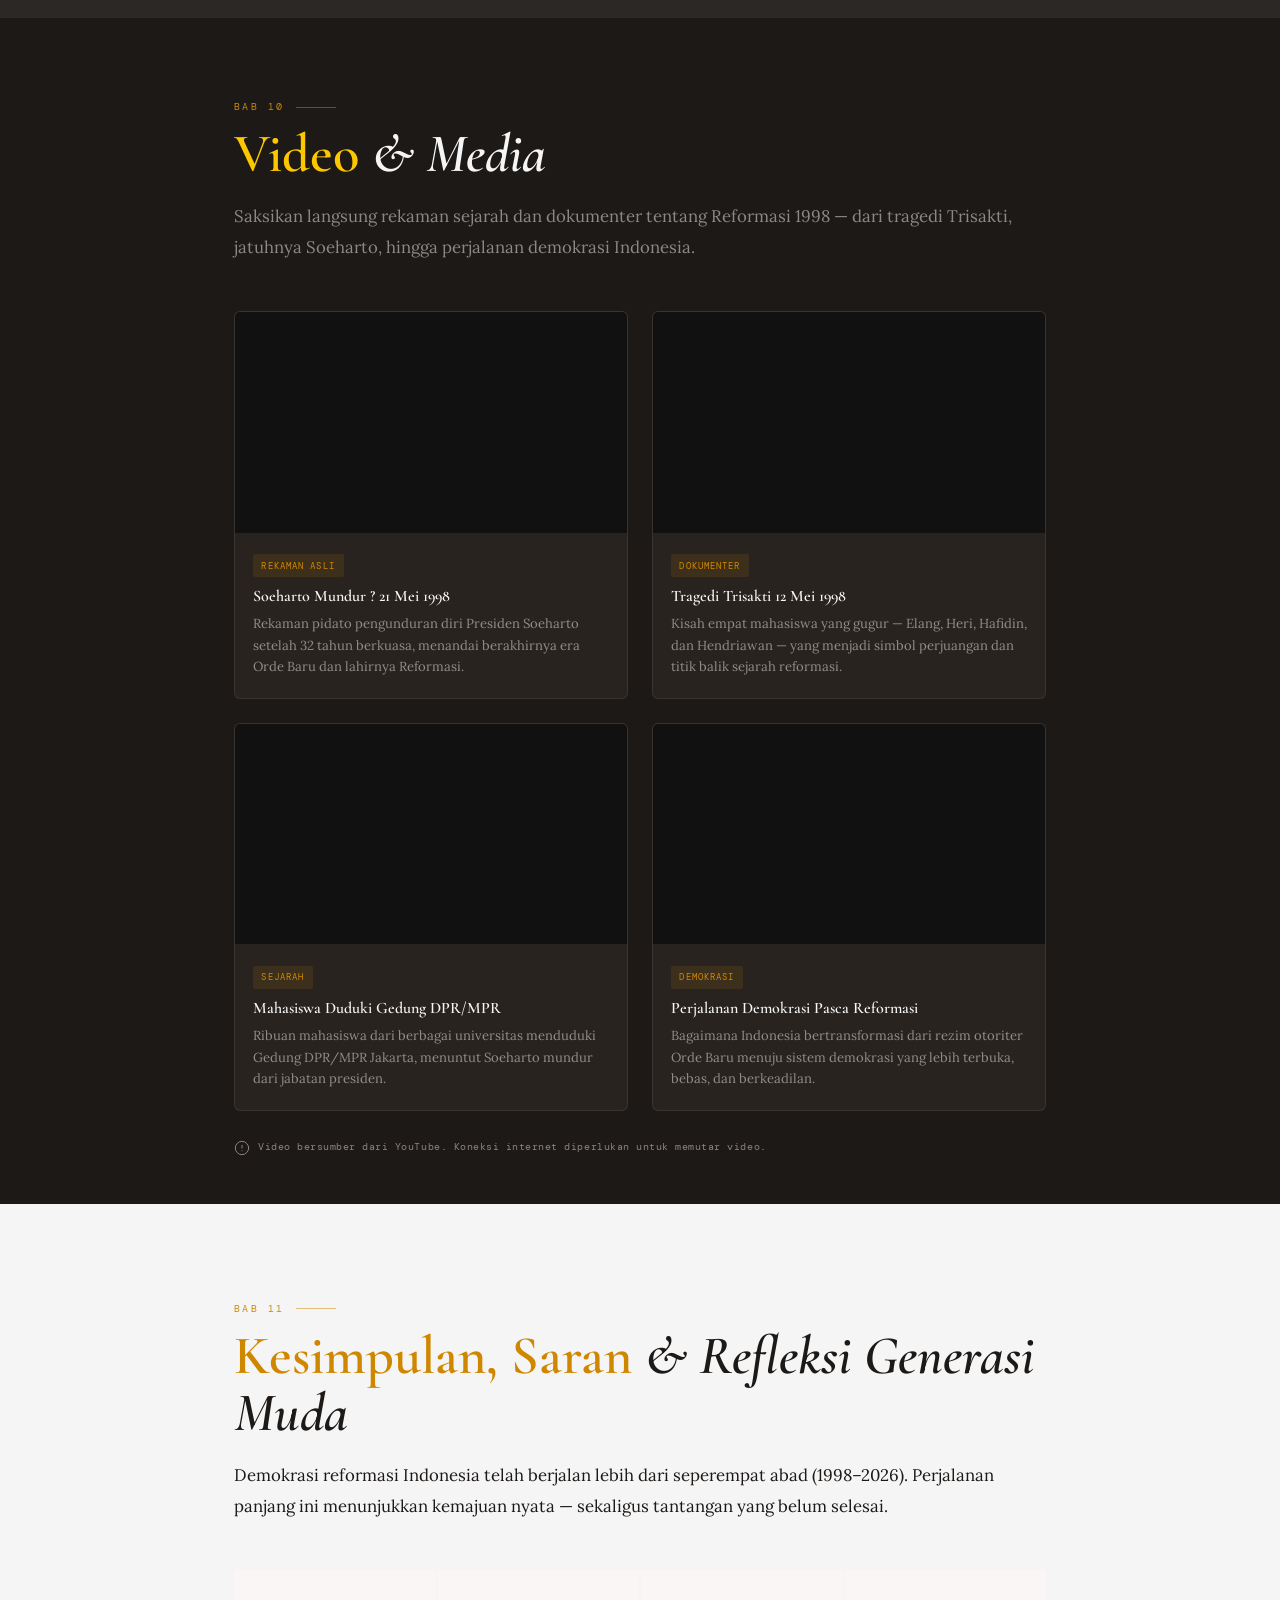
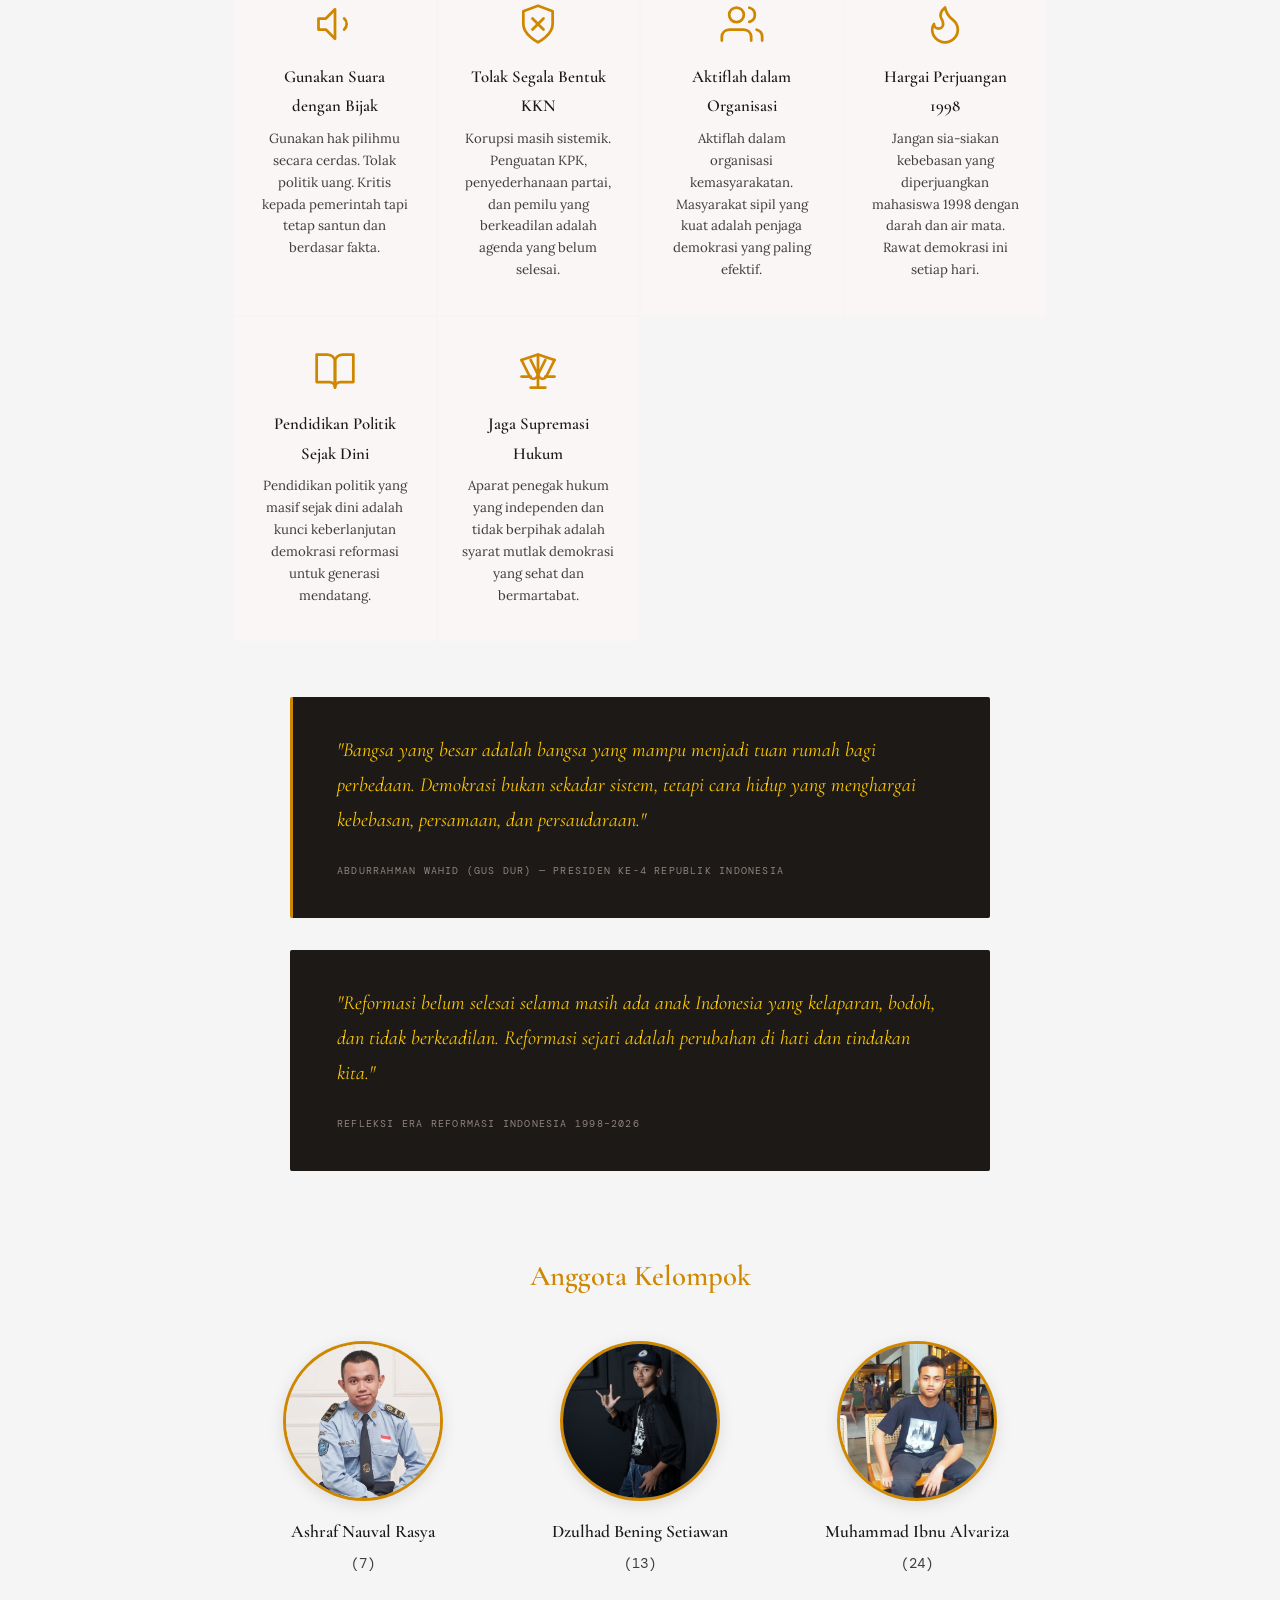
==== commit 7436519b: "Fix: Remove duplicate Tragedi Trisakti and reorder timeline chronologically" ====
--- a/index.html
+++ b/index.html
@@ -214,22 +214,6 @@
           <div class="tl-desc">MPR kembali memilih Soeharto sebagai presiden untuk masa jabatan ke-7, memicu kekecewaan dan kemarahan publik yang semakin luas.</div>
         </div>
       </div>
-      <div class="tl-item">
-        <div class="tl-date">Mei<br>1998</div>
-        <div class="tl-dot"></div>
-        <div class="tl-body">
-          <div class="tl-event">Mahasiswa duduki Gedung DPR/MPR</div>
-          <div class="tl-desc">Ribuan mahasiswa dari berbagai penjuru Indonesia mulai menduduki Gedung DPR/MPR di Senayan, Jakarta, menuntut reformasi total.</div>
-        </div>
-      </div>
-      <div class="tl-item highlight">
-        <div class="tl-date">12 Mei<br>1998</div>
-        <div class="tl-dot"></div>
-        <div class="tl-body">
-          <div class="tl-event">Tragedi Trisakti</div>
-          <div class="tl-desc">Empat mahasiswa Trisakti gugur ditembak aparat &mdash; Elang, Heri, Hafidin, dan Hendriawan. Peristiwa ini mengguncang seluruh bangsa dan menjadi titik balik sejarah.</div>
-        </div>
-      </div>
 
       <!-- TRAGEDI TRISAKTI ? highlight item -->
       <div class="tl-item highlight">
@@ -246,6 +230,14 @@
         <div class="tl-body">
           <div class="tl-event">Kerusuhan Besar Mei 1998</div>
           <div class="tl-desc">Kerusuhan besar meletus di Jakarta, Solo, Medan, dan Palembang, disertai penjarahan dan pembakaran. Ribuan korban jiwa, meninggalkan luka mendalam khususnya bagi warga etnis Tionghoa.</div>
+        </div>
+      </div>
+      <div class="tl-item">
+        <div class="tl-date">18 Mei<br>1998</div>
+        <div class="tl-dot"></div>
+        <div class="tl-body">
+          <div class="tl-event">Mahasiswa duduki Gedung DPR/MPR</div>
+          <div class="tl-desc">Mahasiswa mulai menduduki Kompleks Gedung DPR/MPR RI di Senayan, Jakarta, pada tanggal 18 Mei 1998.</div>
         </div>
       </div>
       <div class="tl-item">
